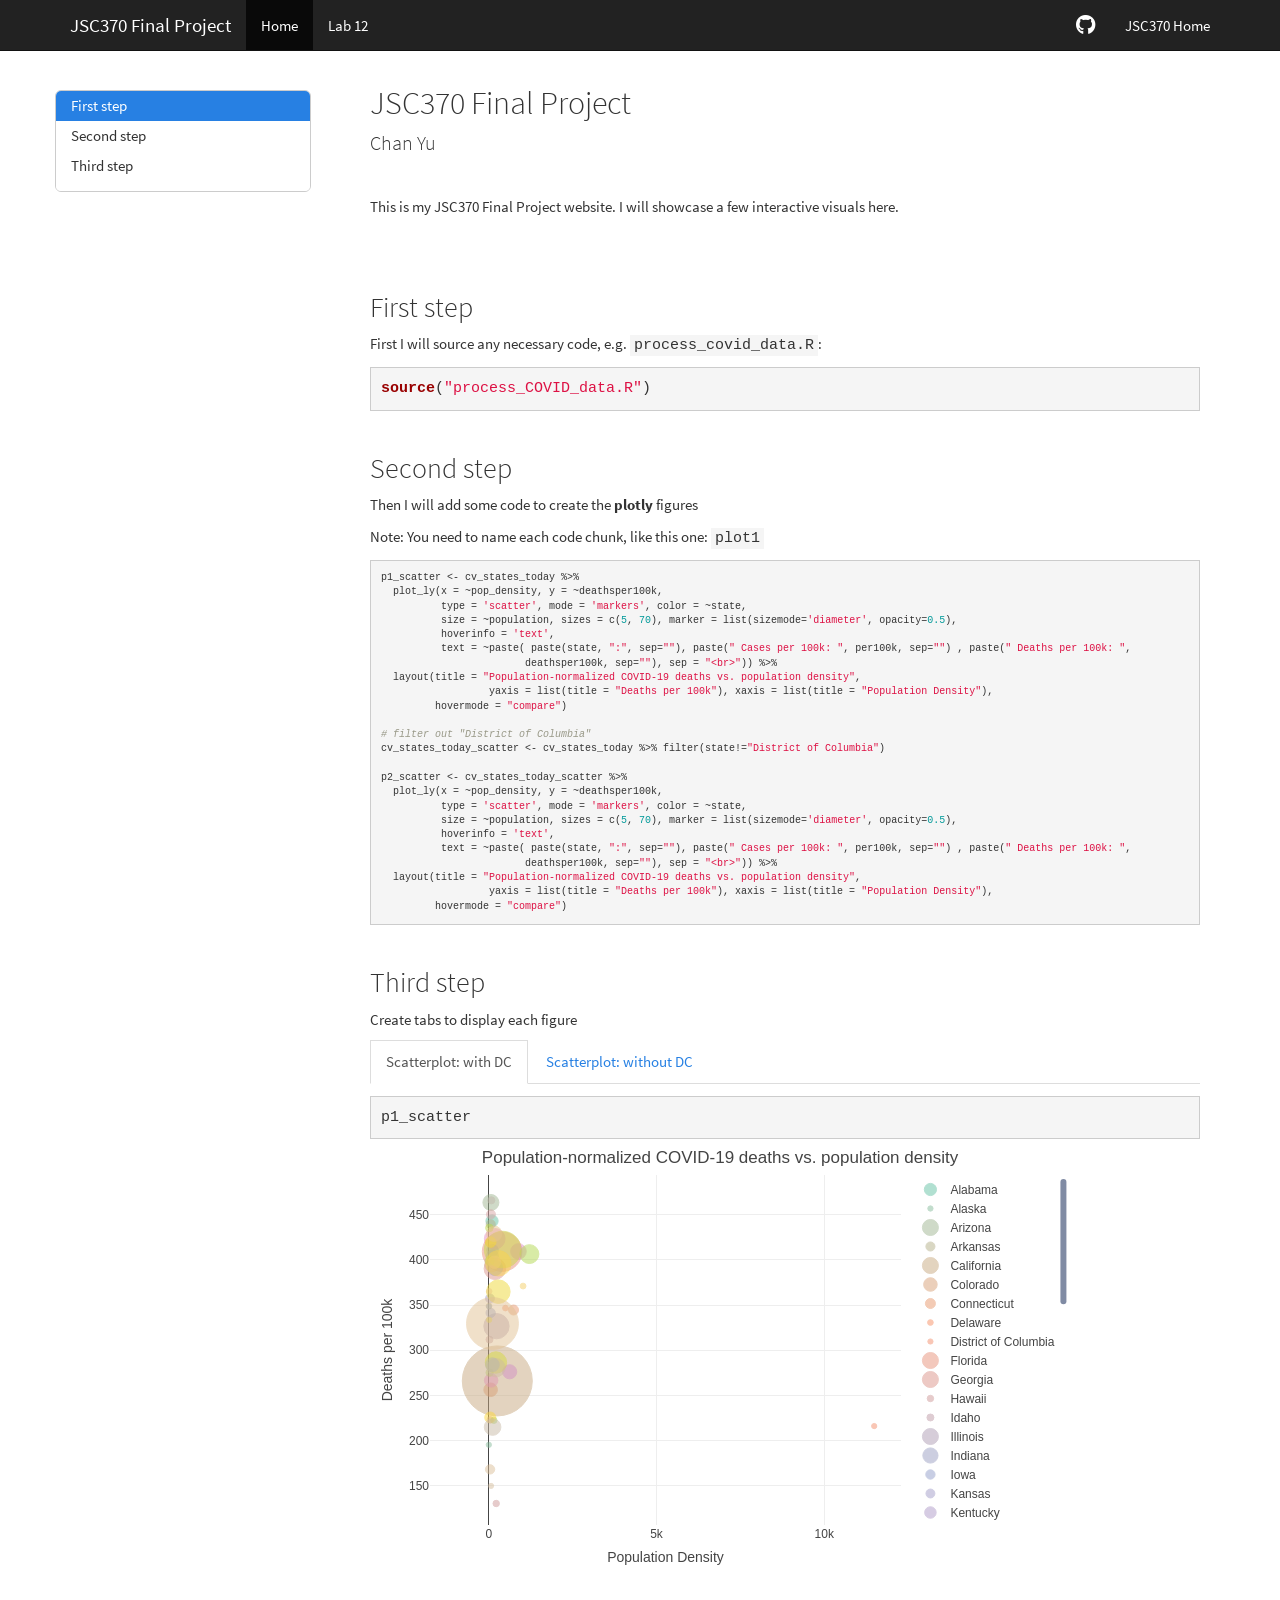
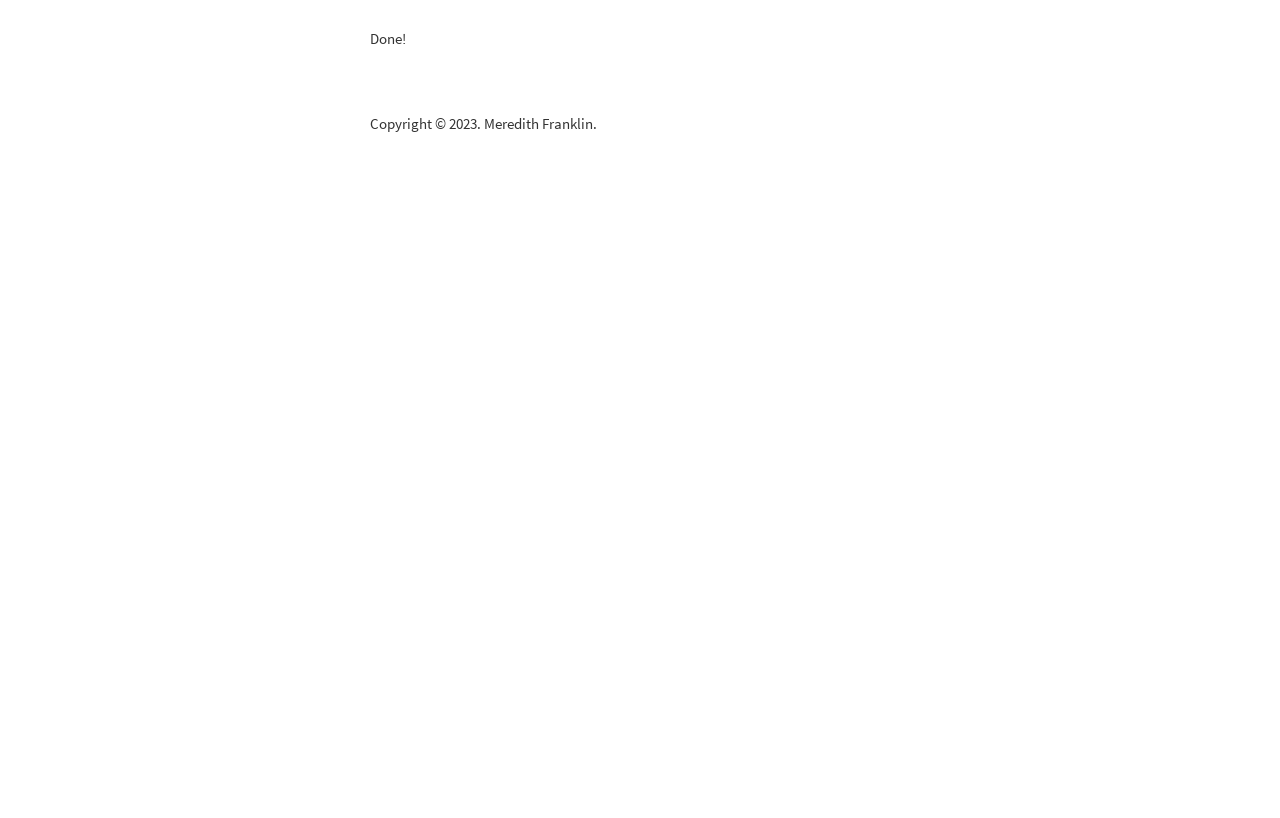
==== Lab12/index.html @ 37bbd99c "Lab12 init" ====
<!DOCTYPE html>

<html>

<head>

<meta charset="utf-8" />
<meta name="generator" content="pandoc" />
<meta http-equiv="X-UA-Compatible" content="IE=EDGE" />


<meta name="author" content="Chan Yu" />


<title>JSC370 Final Project</title>

<script src="site_libs/header-attrs-2.18/header-attrs.js"></script>
<script src="site_libs/jquery-3.6.0/jquery-3.6.0.min.js"></script>
<meta name="viewport" content="width=device-width, initial-scale=1" />
<link href="site_libs/bootstrap-3.3.5/css/cosmo.min.css" rel="stylesheet" />
<script src="site_libs/bootstrap-3.3.5/js/bootstrap.min.js"></script>
<script src="site_libs/bootstrap-3.3.5/shim/html5shiv.min.js"></script>
<script src="site_libs/bootstrap-3.3.5/shim/respond.min.js"></script>
<style>h1 {font-size: 34px;}
       h1.title {font-size: 38px;}
       h2 {font-size: 30px;}
       h3 {font-size: 24px;}
       h4 {font-size: 18px;}
       h5 {font-size: 16px;}
       h6 {font-size: 12px;}
       code {color: inherit; background-color: rgba(0, 0, 0, 0.04);}
       pre:not([class]) { background-color: white }</style>
<script src="site_libs/jqueryui-1.11.4/jquery-ui.min.js"></script>
<link href="site_libs/tocify-1.9.1/jquery.tocify.css" rel="stylesheet" />
<script src="site_libs/tocify-1.9.1/jquery.tocify.js"></script>
<script src="site_libs/navigation-1.1/tabsets.js"></script>
<link href="site_libs/highlightjs-9.12.0/default.css" rel="stylesheet" />
<script src="site_libs/highlightjs-9.12.0/highlight.js"></script>
<script src="site_libs/htmlwidgets-1.6.1/htmlwidgets.js"></script>
<script src="site_libs/plotly-binding-4.10.1/plotly.js"></script>
<script src="site_libs/typedarray-0.1/typedarray.min.js"></script>
<link href="site_libs/crosstalk-1.2.0/css/crosstalk.min.css" rel="stylesheet" />
<script src="site_libs/crosstalk-1.2.0/js/crosstalk.min.js"></script>
<link href="site_libs/plotly-htmlwidgets-css-2.11.1/plotly-htmlwidgets.css" rel="stylesheet" />
<script src="site_libs/plotly-main-2.11.1/plotly-latest.min.js"></script>
<link href="site_libs/font-awesome-5.1.0/css/all.css" rel="stylesheet" />
<link href="site_libs/font-awesome-5.1.0/css/v4-shims.css" rel="stylesheet" />

<style type="text/css">
  code{white-space: pre-wrap;}
  span.smallcaps{font-variant: small-caps;}
  span.underline{text-decoration: underline;}
  div.column{display: inline-block; vertical-align: top; width: 50%;}
  div.hanging-indent{margin-left: 1.5em; text-indent: -1.5em;}
  ul.task-list{list-style: none;}
    </style>

<style type="text/css">code{white-space: pre;}</style>
<script type="text/javascript">
if (window.hljs) {
  hljs.configure({languages: []});
  hljs.initHighlightingOnLoad();
  if (document.readyState && document.readyState === "complete") {
    window.setTimeout(function() { hljs.initHighlighting(); }, 0);
  }
}
</script>






<link rel="stylesheet" href="styles.css" type="text/css" />



<style type = "text/css">
.main-container {
  max-width: 940px;
  margin-left: auto;
  margin-right: auto;
}
img {
  max-width:100%;
}
.tabbed-pane {
  padding-top: 12px;
}
.html-widget {
  margin-bottom: 20px;
}
button.code-folding-btn:focus {
  outline: none;
}
summary {
  display: list-item;
}
details > summary > p:only-child {
  display: inline;
}
pre code {
  padding: 0;
}
</style>


<style type="text/css">
.dropdown-submenu {
  position: relative;
}
.dropdown-submenu>.dropdown-menu {
  top: 0;
  left: 100%;
  margin-top: -6px;
  margin-left: -1px;
  border-radius: 0 6px 6px 6px;
}
.dropdown-submenu:hover>.dropdown-menu {
  display: block;
}
.dropdown-submenu>a:after {
  display: block;
  content: " ";
  float: right;
  width: 0;
  height: 0;
  border-color: transparent;
  border-style: solid;
  border-width: 5px 0 5px 5px;
  border-left-color: #cccccc;
  margin-top: 5px;
  margin-right: -10px;
}
.dropdown-submenu:hover>a:after {
  border-left-color: #adb5bd;
}
.dropdown-submenu.pull-left {
  float: none;
}
.dropdown-submenu.pull-left>.dropdown-menu {
  left: -100%;
  margin-left: 10px;
  border-radius: 6px 0 6px 6px;
}
</style>

<script type="text/javascript">
// manage active state of menu based on current page
$(document).ready(function () {
  // active menu anchor
  href = window.location.pathname
  href = href.substr(href.lastIndexOf('/') + 1)
  if (href === "")
    href = "index.html";
  var menuAnchor = $('a[href="' + href + '"]');

  // mark the anchor link active (and if it's in a dropdown, also mark that active)
  var dropdown = menuAnchor.closest('li.dropdown');
  if (window.bootstrap) { // Bootstrap 4+
    menuAnchor.addClass('active');
    dropdown.find('> .dropdown-toggle').addClass('active');
  } else { // Bootstrap 3
    menuAnchor.parent().addClass('active');
    dropdown.addClass('active');
  }

  // Navbar adjustments
  var navHeight = $(".navbar").first().height() + 15;
  var style = document.createElement('style');
  var pt = "padding-top: " + navHeight + "px; ";
  var mt = "margin-top: -" + navHeight + "px; ";
  var css = "";
  // offset scroll position for anchor links (for fixed navbar)
  for (var i = 1; i <= 6; i++) {
    css += ".section h" + i + "{ " + pt + mt + "}\n";
  }
  style.innerHTML = "body {" + pt + "padding-bottom: 40px; }\n" + css;
  document.head.appendChild(style);
});
</script>

<!-- tabsets -->

<style type="text/css">
.tabset-dropdown > .nav-tabs {
  display: inline-table;
  max-height: 500px;
  min-height: 44px;
  overflow-y: auto;
  border: 1px solid #ddd;
  border-radius: 4px;
}

.tabset-dropdown > .nav-tabs > li.active:before, .tabset-dropdown > .nav-tabs.nav-tabs-open:before {
  content: "\e259";
  font-family: 'Glyphicons Halflings';
  display: inline-block;
  padding: 10px;
  border-right: 1px solid #ddd;
}

.tabset-dropdown > .nav-tabs.nav-tabs-open > li.active:before {
  content: "\e258";
  font-family: 'Glyphicons Halflings';
  border: none;
}

.tabset-dropdown > .nav-tabs > li.active {
  display: block;
}

.tabset-dropdown > .nav-tabs > li > a,
.tabset-dropdown > .nav-tabs > li > a:focus,
.tabset-dropdown > .nav-tabs > li > a:hover {
  border: none;
  display: inline-block;
  border-radius: 4px;
  background-color: transparent;
}

.tabset-dropdown > .nav-tabs.nav-tabs-open > li {
  display: block;
  float: none;
}

.tabset-dropdown > .nav-tabs > li {
  display: none;
}
</style>

<!-- code folding -->



<style type="text/css">

#TOC {
  margin: 25px 0px 20px 0px;
}
@media (max-width: 768px) {
#TOC {
  position: relative;
  width: 100%;
}
}

@media print {
.toc-content {
  /* see https://github.com/w3c/csswg-drafts/issues/4434 */
  float: right;
}
}

.toc-content {
  padding-left: 30px;
  padding-right: 40px;
}

div.main-container {
  max-width: 1200px;
}

div.tocify {
  width: 20%;
  max-width: 260px;
  max-height: 85%;
}

@media (min-width: 768px) and (max-width: 991px) {
  div.tocify {
    width: 25%;
  }
}

@media (max-width: 767px) {
  div.tocify {
    width: 100%;
    max-width: none;
  }
}

.tocify ul, .tocify li {
  line-height: 20px;
}

.tocify-subheader .tocify-item {
  font-size: 0.90em;
}

.tocify .list-group-item {
  border-radius: 0px;
}


</style>



</head>

<body>


<div class="container-fluid main-container">


<!-- setup 3col/9col grid for toc_float and main content  -->
<div class="row">
<div class="col-xs-12 col-sm-4 col-md-3">
<div id="TOC" class="tocify">
</div>
</div>

<div class="toc-content col-xs-12 col-sm-8 col-md-9">




<div class="navbar navbar-default  navbar-fixed-top" role="navigation">
  <div class="container">
    <div class="navbar-header">
      <button type="button" class="navbar-toggle collapsed" data-toggle="collapse" data-bs-toggle="collapse" data-target="#navbar" data-bs-target="#navbar">
        <span class="icon-bar"></span>
        <span class="icon-bar"></span>
        <span class="icon-bar"></span>
      </button>
      <a class="navbar-brand" href="index.html">JSC370 Final Project</a>
    </div>
    <div id="navbar" class="navbar-collapse collapse">
      <ul class="nav navbar-nav">
        <li>
  <a href="index.html">Home</a>
</li>
<li>
  <a href="12-lab.html">Lab 12</a>
</li>
      </ul>
      <ul class="nav navbar-nav navbar-right">
        <li>
  <a href="https://github.com/JSC370/jsc370-2023/">
    <span class="fa fa-github fa-lg"></span>
     
  </a>
</li>
<li>
  <a href="https://jsc370.github.io/jsc370-2023/">JSC370 Home</a>
</li>
      </ul>
    </div><!--/.nav-collapse -->
  </div><!--/.container -->
</div><!--/.navbar -->

<div id="header">



<h1 class="title toc-ignore">JSC370 Final Project</h1>
<h4 class="author">Chan Yu</h4>

</div>


<p><br></p>
<p>This is my JSC370 Final Project website. I will showcase a few
interactive visuals here.</p>
<p><br></p>
<style type="text/css">
.code-r { /* Code block */
  font-size: 15px;
}

.code-r-small { /* Code block */
  font-size: 10px;
}
</style>
<p><br></p>
<div id="first-step" class="section level2">
<h2>First step</h2>
<p>First I will source any necessary code,
e.g. <code>process_covid_data.R</code>:</p>
<pre class="r code-r"><code>source(&quot;process_COVID_data.R&quot;)</code></pre>
<p><br></p>
</div>
<div id="second-step" class="section level2">
<h2>Second step</h2>
<p>Then I will add some code to create the <strong>plotly</strong>
figures</p>
<p>Note: You need to name each code chunk, like this one:
<code>plot1</code></p>
<pre class="r code-r-small"><code>p1_scatter &lt;- cv_states_today %&gt;% 
  plot_ly(x = ~pop_density, y = ~deathsper100k,
          type = &#39;scatter&#39;, mode = &#39;markers&#39;, color = ~state,
          size = ~population, sizes = c(5, 70), marker = list(sizemode=&#39;diameter&#39;, opacity=0.5),
          hoverinfo = &#39;text&#39;,
          text = ~paste( paste(state, &quot;:&quot;, sep=&quot;&quot;), paste(&quot; Cases per 100k: &quot;, per100k, sep=&quot;&quot;) , paste(&quot; Deaths per 100k: &quot;,
                        deathsper100k, sep=&quot;&quot;), sep = &quot;&lt;br&gt;&quot;)) %&gt;%
  layout(title = &quot;Population-normalized COVID-19 deaths vs. population density&quot;,
                  yaxis = list(title = &quot;Deaths per 100k&quot;), xaxis = list(title = &quot;Population Density&quot;),
         hovermode = &quot;compare&quot;)

# filter out &quot;District of Columbia&quot;
cv_states_today_scatter &lt;- cv_states_today %&gt;% filter(state!=&quot;District of Columbia&quot;)

p2_scatter &lt;- cv_states_today_scatter %&gt;% 
  plot_ly(x = ~pop_density, y = ~deathsper100k,
          type = &#39;scatter&#39;, mode = &#39;markers&#39;, color = ~state,
          size = ~population, sizes = c(5, 70), marker = list(sizemode=&#39;diameter&#39;, opacity=0.5),
          hoverinfo = &#39;text&#39;,
          text = ~paste( paste(state, &quot;:&quot;, sep=&quot;&quot;), paste(&quot; Cases per 100k: &quot;, per100k, sep=&quot;&quot;) , paste(&quot; Deaths per 100k: &quot;,
                        deathsper100k, sep=&quot;&quot;), sep = &quot;&lt;br&gt;&quot;)) %&gt;%
  layout(title = &quot;Population-normalized COVID-19 deaths vs. population density&quot;,
                  yaxis = list(title = &quot;Deaths per 100k&quot;), xaxis = list(title = &quot;Population Density&quot;),
         hovermode = &quot;compare&quot;)</code></pre>
<p><br></p>
</div>
<div id="third-step" class="section level2 tabset">
<h2 class="tabset">Third step</h2>
<p>Create tabs to display each figure</p>
<div id="scatterplot-with-dc" class="section level3">
<h3>Scatterplot: with DC</h3>
<pre class="r code-r"><code>p1_scatter</code></pre>
<div class="plotly html-widget html-fill-item-overflow-hidden html-fill-item" id="htmlwidget-e399470cc23790f9f380" style="width:700px;height:415.296px;"></div>
<script type="application/json" data-for="htmlwidget-e399470cc23790f9f380">{"x":{"visdat":{"a8742aa6fb60":["function () ","plotlyVisDat"]},"cur_data":"a8742aa6fb60","attrs":{"a8742aa6fb60":{"x":{},"y":{},"mode":"markers","marker":{"sizemode":"diameter","opacity":0.5},"hoverinfo":"text","text":{},"color":{},"size":{},"alpha_stroke":1,"sizes":[5,70],"spans":[1,20],"type":"scatter"}},"layout":{"margin":{"b":40,"l":60,"t":25,"r":10},"title":"Population-normalized COVID-19 deaths vs. population density","yaxis":{"domain":[0,1],"automargin":true,"title":"Deaths per 100k"},"xaxis":{"domain":[0,1],"automargin":true,"title":"Population Density"},"hovermode":"compare","showlegend":true},"source":"A","config":{"modeBarButtonsToAdd":["hoverclosest","hovercompare"],"showSendToCloud":false},"data":[{"x":[96.50938865],"y":[443.1],"mode":"markers","marker":{"color":"rgba(102,194,165,1)","size":[12.1873700271949],"sizemode":"diameter","opacity":0.5,"line":{"color":"rgba(102,194,165,1)"}},"hoverinfo":"text","text":"Alabama:<br> Cases per 100k: 33724<br> Deaths per 100k: 443.1","type":"scatter","name":"Alabama","textfont":{"color":"rgba(102,194,165,1)","size":12.1873700271949},"error_y":{"color":"rgba(102,194,165,1)","width":12.1873700271949},"error_x":{"color":"rgba(102,194,165,1)","width":12.1873700271949},"line":{"color":"rgba(102,194,165,1)","width":12.1873700271949},"xaxis":"x","yaxis":"y","frame":null},{"x":[1.2915230609],"y":[195.4],"mode":"markers","marker":{"color":"rgba(135,188,156,1)","size":[5.26630962766194],"sizemode":"diameter","opacity":0.5,"line":{"color":"rgba(135,188,156,1)"}},"hoverinfo":"text","text":"Alaska:<br> Cases per 100k: 41888<br> Deaths per 100k: 195.4","type":"scatter","name":"Alaska","textfont":{"color":"rgba(135,188,156,1)","size":5.26630962766194},"error_y":{"color":"rgba(135,188,156,1)","width":5.26630962766194},"error_x":{"color":"rgba(135,188,156,1)","width":5.26630962766194},"line":{"color":"rgba(135,188,156,1)","width":5.26630962766194},"xaxis":"x","yaxis":"y","frame":null},{"x":[63.135855048],"y":[463.6],"mode":"markers","marker":{"color":"rgba(160,182,146,1)","size":[15.9956822476171],"sizemode":"diameter","opacity":0.5,"line":{"color":"rgba(160,182,146,1)"}},"hoverinfo":"text","text":"Arizona:<br> Cases per 100k: 34178.7<br> Deaths per 100k: 463.6","type":"scatter","name":"Arizona","textfont":{"color":"rgba(160,182,146,1)","size":15.9956822476171},"error_y":{"color":"rgba(160,182,146,1)","width":15.9956822476171},"error_x":{"color":"rgba(160,182,146,1)","width":15.9956822476171},"line":{"color":"rgba(160,182,146,1)","width":15.9956822476171},"xaxis":"x","yaxis":"y","frame":null},{"x":[57.919684465],"y":[439.5],"mode":"markers","marker":{"color":"rgba(181,176,137,1)","size":[9.06230197827011],"sizemode":"diameter","opacity":0.5,"line":{"color":"rgba(181,176,137,1)"}},"hoverinfo":"text","text":"Arkansas:<br> Cases per 100k: 33469.2<br> Deaths per 100k: 439.5","type":"scatter","name":"Arkansas","textfont":{"color":"rgba(181,176,137,1)","size":9.06230197827011},"error_y":{"color":"rgba(181,176,137,1)","width":9.06230197827011},"error_x":{"color":"rgba(181,176,137,1)","width":9.06230197827011},"line":{"color":"rgba(181,176,137,1)","width":9.06230197827011},"xaxis":"x","yaxis":"y","frame":null},{"x":[253.9065023],"y":[266.1],"mode":"markers","marker":{"color":"rgba(200,169,128,1)","size":[70],"sizemode":"diameter","opacity":0.5,"line":{"color":"rgba(200,169,128,1)"}},"hoverinfo":"text","text":"California:<br> Cases per 100k: 30767.6<br> Deaths per 100k: 266.1","type":"scatter","name":"California","textfont":{"color":"rgba(200,169,128,1)","size":70},"error_y":{"color":"rgba(200,169,128,1)","width":70},"error_x":{"color":"rgba(200,169,128,1)","width":70},"line":{"color":"rgba(200,169,128,1)","width":70},"xaxis":"x","yaxis":"y","frame":null},{"x":[54.955977559],"y":[256.3],"mode":"markers","marker":{"color":"rgba(217,161,119,1)","size":[13.5342396278559],"sizemode":"diameter","opacity":0.5,"line":{"color":"rgba(217,161,119,1)"}},"hoverinfo":"text","text":"Colorado:<br> Cases per 100k: 31270.9<br> Deaths per 100k: 256.3","type":"scatter","name":"Colorado","textfont":{"color":"rgba(217,161,119,1)","size":13.5342396278559},"error_y":{"color":"rgba(217,161,119,1)","width":13.5342396278559},"error_x":{"color":"rgba(217,161,119,1)","width":13.5342396278559},"line":{"color":"rgba(217,161,119,1)","width":13.5342396278559},"xaxis":"x","yaxis":"y","frame":null},{"x":[737.74459965],"y":[344.6],"mode":"markers","marker":{"color":"rgba(233,153,110,1)","size":[9.99419640800191],"sizemode":"diameter","opacity":0.5,"line":{"color":"rgba(233,153,110,1)"}},"hoverinfo":"text","text":"Connecticut:<br> Cases per 100k: 27388<br> Deaths per 100k: 344.6","type":"scatter","name":"Connecticut","textfont":{"color":"rgba(233,153,110,1)","size":9.99419640800191},"error_y":{"color":"rgba(233,153,110,1)","width":9.99419640800191},"error_x":{"color":"rgba(233,153,110,1)","width":9.99419640800191},"line":{"color":"rgba(233,153,110,1)","width":9.99419640800191},"xaxis":"x","yaxis":"y","frame":null},{"x":[496.4324605],"y":[346.7],"mode":"markers","marker":{"color":"rgba(248,144,101,1)","size":[5.64940121563985],"sizemode":"diameter","opacity":0.5,"line":{"color":"rgba(248,144,101,1)"}},"hoverinfo":"text","text":"Delaware:<br> Cases per 100k: 34553.4<br> Deaths per 100k: 346.7","type":"scatter","name":"Delaware","textfont":{"color":"rgba(248,144,101,1)","size":5.64940121563985},"error_y":{"color":"rgba(248,144,101,1)","width":5.64940121563985},"error_x":{"color":"rgba(248,144,101,1)","width":5.64940121563985},"line":{"color":"rgba(248,144,101,1)","width":5.64940121563985},"xaxis":"x","yaxis":"y","frame":null},{"x":[11490.11954],"y":[216.1],"mode":"markers","marker":{"color":"rgba(244,143,109,1)","size":[5.20797367670047],"sizemode":"diameter","opacity":0.5,"line":{"color":"rgba(244,143,109,1)"}},"hoverinfo":"text","text":"District of Columbia:<br> Cases per 100k: 25373.6<br> Deaths per 100k: 216.1","type":"scatter","name":"District of Columbia","textfont":{"color":"rgba(244,143,109,1)","size":5.20797367670047},"error_y":{"color":"rgba(244,143,109,1)","width":5.20797367670047},"error_x":{"color":"rgba(244,143,109,1)","width":5.20797367670047},"line":{"color":"rgba(244,143,109,1)","width":5.20797367670047},"xaxis":"x","yaxis":"y","frame":null},{"x":[397.01575445],"y":[409.2],"mode":"markers","marker":{"color":"rgba(232,146,123,1)","size":[39.5543132782142],"sizemode":"diameter","opacity":0.5,"line":{"color":"rgba(232,146,123,1)"}},"hoverinfo":"text","text":"Florida:<br> Cases per 100k: 35603.9<br> Deaths per 100k: 409.2","type":"scatter","name":"Florida","textfont":{"color":"rgba(232,146,123,1)","size":39.5543132782142},"error_y":{"color":"rgba(232,146,123,1)","width":39.5543132782142},"error_x":{"color":"rgba(232,146,123,1)","width":39.5543132782142},"line":{"color":"rgba(232,146,123,1)","width":39.5543132782142},"xaxis":"x","yaxis":"y","frame":null},{"x":[182.26478911],"y":[390.3],"mode":"markers","marker":{"color":"rgba(220,149,138,1)","size":[21.5783592156126],"sizemode":"diameter","opacity":0.5,"line":{"color":"rgba(220,149,138,1)"}},"hoverinfo":"text","text":"Georgia:<br> Cases per 100k: 28379.3<br> Deaths per 100k: 390.3","type":"scatter","name":"Georgia","textfont":{"color":"rgba(220,149,138,1)","size":21.5783592156126},"error_y":{"color":"rgba(220,149,138,1)","width":21.5783592156126},"error_x":{"color":"rgba(220,149,138,1)","width":21.5783592156126},"line":{"color":"rgba(220,149,138,1)","width":21.5783592156126},"xaxis":"x","yaxis":"y","frame":null},{"x":[221.17691552],"y":[130.4],"mode":"markers","marker":{"color":"rgba(206,152,152,1)","size":[6.40533562063236],"sizemode":"diameter","opacity":0.5,"line":{"color":"rgba(206,152,152,1)"}},"hoverinfo":"text","text":"Hawaii:<br> Cases per 100k: 26217.2<br> Deaths per 100k: 130.4","type":"scatter","name":"Hawaii","textfont":{"color":"rgba(206,152,152,1)","size":6.40533562063236},"error_y":{"color":"rgba(206,152,152,1)","width":6.40533562063236},"error_x":{"color":"rgba(206,152,152,1)","width":6.40533562063236},"line":{"color":"rgba(206,152,152,1)","width":6.40533562063236},"xaxis":"x","yaxis":"y","frame":null},{"x":[21.225798536],"y":[311.8],"mode":"markers","marker":{"color":"rgba(191,154,166,1)","size":[6.96182587438443],"sizemode":"diameter","opacity":0.5,"line":{"color":"rgba(191,154,166,1)"}},"hoverinfo":"text","text":"Idaho:<br> Cases per 100k: 29809.5<br> Deaths per 100k: 311.8","type":"scatter","name":"Idaho","textfont":{"color":"rgba(191,154,166,1)","size":6.96182587438443},"error_y":{"color":"rgba(191,154,166,1)","width":6.96182587438443},"error_x":{"color":"rgba(191,154,166,1)","width":6.96182587438443},"line":{"color":"rgba(191,154,166,1)","width":6.96182587438443},"xaxis":"x","yaxis":"y","frame":null},{"x":[229.51115613],"y":[326.7],"mode":"markers","marker":{"color":"rgba(174,157,181,1)","size":[25.2829997649009],"sizemode":"diameter","opacity":0.5,"line":{"color":"rgba(174,157,181,1)"}},"hoverinfo":"text","text":"Illinois:<br> Cases per 100k: 32241.6<br> Deaths per 100k: 326.7","type":"scatter","name":"Illinois","textfont":{"color":"rgba(174,157,181,1)","size":25.2829997649009},"error_y":{"color":"rgba(174,157,181,1)","width":25.2829997649009},"error_x":{"color":"rgba(174,157,181,1)","width":25.2829997649009},"line":{"color":"rgba(174,157,181,1)","width":25.2829997649009},"xaxis":"x","yaxis":"y","frame":null},{"x":[186.78751987],"y":[391.2],"mode":"markers","marker":{"color":"rgba(154,159,195,1)","size":[15.1956444429439],"sizemode":"diameter","opacity":0.5,"line":{"color":"rgba(154,159,195,1)"}},"hoverinfo":"text","text":"Indiana:<br> Cases per 100k: 30762.1<br> Deaths per 100k: 391.2","type":"scatter","name":"Indiana","textfont":{"color":"rgba(154,159,195,1)","size":15.1956444429439},"error_y":{"color":"rgba(154,159,195,1)","width":15.1956444429439},"error_x":{"color":"rgba(154,159,195,1)","width":15.1956444429439},"line":{"color":"rgba(154,159,195,1)","width":15.1956444429439},"xaxis":"x","yaxis":"y","frame":null},{"x":[56.507023549],"y":[341.4],"mode":"markers","marker":{"color":"rgba(147,159,203,1)","size":[9.29962789488208],"sizemode":"diameter","opacity":0.5,"line":{"color":"rgba(147,159,203,1)"}},"hoverinfo":"text","text":"Iowa:<br> Cases per 100k: 28750.9<br> Deaths per 100k: 341.4","type":"scatter","name":"Iowa","textfont":{"color":"rgba(147,159,203,1)","size":9.29962789488208},"error_y":{"color":"rgba(147,159,203,1)","width":9.29962789488208},"error_x":{"color":"rgba(147,159,203,1)","width":9.29962789488208},"line":{"color":"rgba(147,159,203,1)","width":9.29962789488208},"xaxis":"x","yaxis":"y","frame":null},{"x":[35.610732968],"y":[357.3],"mode":"markers","marker":{"color":"rgba(162,157,201,1)","size":[8.8916781180415],"sizemode":"diameter","opacity":0.5,"line":{"color":"rgba(162,157,201,1)"}},"hoverinfo":"text","text":"Kansas:<br> Cases per 100k: 32318.1<br> Deaths per 100k: 357.3","type":"scatter","name":"Kansas","textfont":{"color":"rgba(162,157,201,1)","size":8.8916781180415},"error_y":{"color":"rgba(162,157,201,1)","width":8.8916781180415},"error_x":{"color":"rgba(162,157,201,1)","width":8.8916781180415},"line":{"color":"rgba(162,157,201,1)","width":8.8916781180415},"xaxis":"x","yaxis":"y","frame":null},{"x":[113.15179107],"y":[410.7],"mode":"markers","marker":{"color":"rgba(175,154,200,1)","size":[11.4878839049682],"sizemode":"diameter","opacity":0.5,"line":{"color":"rgba(175,154,200,1)"}},"hoverinfo":"text","text":"Kentucky:<br> Cases per 100k: 38918.1<br> Deaths per 100k: 410.7","type":"scatter","name":"Kentucky","textfont":{"color":"rgba(175,154,200,1)","size":11.4878839049682},"error_y":{"color":"rgba(175,154,200,1)","width":11.4878839049682},"error_x":{"color":"rgba(175,154,200,1)","width":11.4878839049682},"line":{"color":"rgba(175,154,200,1)","width":11.4878839049682},"xaxis":"x","yaxis":"y","frame":null},{"x":[107.86011234],"y":[404.6],"mode":"markers","marker":{"color":"rgba(187,151,199,1)","size":[11.8073467338107],"sizemode":"diameter","opacity":0.5,"line":{"color":"rgba(187,151,199,1)"}},"hoverinfo":"text","text":"Louisiana:<br> Cases per 100k: 33939.8<br> Deaths per 100k: 404.6","type":"scatter","name":"Louisiana","textfont":{"color":"rgba(187,151,199,1)","size":11.8073467338107},"error_y":{"color":"rgba(187,151,199,1)","width":11.8073467338107},"error_x":{"color":"rgba(187,151,199,1)","width":11.8073467338107},"line":{"color":"rgba(187,151,199,1)","width":11.8073467338107},"xaxis":"x","yaxis":"y","frame":null},{"x":[43.391688419],"y":[223.1],"mode":"markers","marker":{"color":"rgba(199,148,198,1)","size":[6.26845132807386],"sizemode":"diameter","opacity":0.5,"line":{"color":"rgba(199,148,198,1)"}},"hoverinfo":"text","text":"Maine:<br> Cases per 100k: 23909.4<br> Deaths per 100k: 223.1","type":"scatter","name":"Maine","textfont":{"color":"rgba(199,148,198,1)","size":6.26845132807386},"error_y":{"color":"rgba(199,148,198,1)","width":6.26845132807386},"error_x":{"color":"rgba(199,148,198,1)","width":6.26845132807386},"line":{"color":"rgba(199,148,198,1)","width":6.26845132807386},"xaxis":"x","yaxis":"y","frame":null},{"x":[622.26172745],"y":[276.2],"mode":"markers","marker":{"color":"rgba(211,145,197,1)","size":[14.1131367698985],"sizemode":"diameter","opacity":0.5,"line":{"color":"rgba(211,145,197,1)"}},"hoverinfo":"text","text":"Maryland:<br> Cases per 100k: 22671.2<br> Deaths per 100k: 276.2","type":"scatter","name":"Maryland","textfont":{"color":"rgba(211,145,197,1)","size":14.1131367698985},"error_y":{"color":"rgba(211,145,197,1)","width":14.1131367698985},"error_x":{"color":"rgba(211,145,197,1)","width":14.1131367698985},"line":{"color":"rgba(211,145,197,1)","width":14.1131367698985},"xaxis":"x","yaxis":"y","frame":null},{"x":[884.74992172],"y":[409.4],"mode":"markers","marker":{"color":"rgba(222,141,196,1)","size":[15.5462821453885],"sizemode":"diameter","opacity":0.5,"line":{"color":"rgba(222,141,196,1)"}},"hoverinfo":"text","text":"Massachusetts:<br> Cases per 100k: 32423.3<br> Deaths per 100k: 409.4","type":"scatter","name":"Massachusetts","textfont":{"color":"rgba(222,141,196,1)","size":15.5462821453885},"error_y":{"color":"rgba(222,141,196,1)","width":15.5462821453885},"error_x":{"color":"rgba(222,141,196,1)","width":15.5462821453885},"line":{"color":"rgba(222,141,196,1)","width":15.5462821453885},"xaxis":"x","yaxis":"y","frame":null},{"x":[176.59707779],"y":[423.4],"mode":"markers","marker":{"color":"rgba(230,140,193,1)","size":[20.7052959996109],"sizemode":"diameter","opacity":0.5,"line":{"color":"rgba(230,140,193,1)"}},"hoverinfo":"text","text":"Michigan:<br> Cases per 100k: 30694.5<br> Deaths per 100k: 423.4","type":"scatter","name":"Michigan","textfont":{"color":"rgba(230,140,193,1)","size":20.7052959996109},"error_y":{"color":"rgba(230,140,193,1)","width":20.7052959996109},"error_x":{"color":"rgba(230,140,193,1)","width":20.7052959996109},"line":{"color":"rgba(230,140,193,1)","width":20.7052959996109},"xaxis":"x","yaxis":"y","frame":null},{"x":[70.469674696],"y":[266.7],"mode":"markers","marker":{"color":"rgba(224,152,179,1)","size":[13.3935233021582],"sizemode":"diameter","opacity":0.5,"line":{"color":"rgba(224,152,179,1)"}},"hoverinfo":"text","text":"Minnesota:<br> Cases per 100k: 31798.4<br> Deaths per 100k: 266.7","type":"scatter","name":"Minnesota","textfont":{"color":"rgba(224,152,179,1)","size":13.3935233021582},"error_y":{"color":"rgba(224,152,179,1)","width":13.3935233021582},"error_x":{"color":"rgba(224,152,179,1)","width":13.3935233021582},"line":{"color":"rgba(224,152,179,1)","width":13.3935233021582},"xaxis":"x","yaxis":"y","frame":null},{"x":[63.645625459],"y":[450.5],"mode":"markers","marker":{"color":"rgba(217,164,165,1)","size":[9.01678616254552],"sizemode":"diameter","opacity":0.5,"line":{"color":"rgba(217,164,165,1)"}},"hoverinfo":"text","text":"Mississippi:<br> Cases per 100k: 33250.5<br> Deaths per 100k: 450.5","type":"scatter","name":"Mississippi","textfont":{"color":"rgba(217,164,165,1)","size":9.01678616254552},"error_y":{"color":"rgba(217,164,165,1)","width":9.01678616254552},"error_x":{"color":"rgba(217,164,165,1)","width":9.01678616254552},"line":{"color":"rgba(217,164,165,1)","width":9.01678616254552},"xaxis":"x","yaxis":"y","frame":null},{"x":[89.117470789],"y":[394.7],"mode":"markers","marker":{"color":"rgba(209,175,151,1)","size":[14.2527675196286],"sizemode":"diameter","opacity":0.5,"line":{"color":"rgba(209,175,151,1)"}},"hoverinfo":"text","text":"Missouri:<br> Cases per 100k: 29514.3<br> Deaths per 100k: 394.7","type":"scatter","name":"Missouri","textfont":{"color":"rgba(209,175,151,1)","size":14.2527675196286},"error_y":{"color":"rgba(209,175,151,1)","width":14.2527675196286},"error_x":{"color":"rgba(209,175,151,1)","width":14.2527675196286},"line":{"color":"rgba(209,175,151,1)","width":14.2527675196286},"xaxis":"x","yaxis":"y","frame":null},{"x":[7.298751095],"y":[348.9],"mode":"markers","marker":{"color":"rgba(201,186,137,1)","size":[5.80804205143919],"sizemode":"diameter","opacity":0.5,"line":{"color":"rgba(201,186,137,1)"}},"hoverinfo":"text","text":"Montana:<br> Cases per 100k: 31152.1<br> Deaths per 100k: 348.9","type":"scatter","name":"Montana","textfont":{"color":"rgba(201,186,137,1)","size":5.80804205143919},"error_y":{"color":"rgba(201,186,137,1)","width":5.80804205143919},"error_x":{"color":"rgba(201,186,137,1)","width":5.80804205143919},"line":{"color":"rgba(201,186,137,1)","width":5.80804205143919},"xaxis":"x","yaxis":"y","frame":null},{"x":[25.114922059],"y":[275.2],"mode":"markers","marker":{"color":"rgba(191,196,121,1)","size":[7.25374742414617],"sizemode":"diameter","opacity":0.5,"line":{"color":"rgba(191,196,121,1)"}},"hoverinfo":"text","text":"Nebraska:<br> Cases per 100k: 29875.6<br> Deaths per 100k: 275.2","type":"scatter","name":"Nebraska","textfont":{"color":"rgba(191,196,121,1)","size":7.25374742414617},"error_y":{"color":"rgba(191,196,121,1)","width":7.25374742414617},"error_x":{"color":"rgba(191,196,121,1)","width":7.25374742414617},"line":{"color":"rgba(191,196,121,1)","width":7.25374742414617},"xaxis":"x","yaxis":"y","frame":null},{"x":[27.6406025],"y":[399],"mode":"markers","marker":{"color":"rgba(180,205,105,1)","size":[9.09659850811102],"sizemode":"diameter","opacity":0.5,"line":{"color":"rgba(180,205,105,1)"}},"hoverinfo":"text","text":"Nevada:<br> Cases per 100k: 29431.5<br> Deaths per 100k: 399","type":"scatter","name":"Nevada","textfont":{"color":"rgba(180,205,105,1)","size":9.09659850811102},"error_y":{"color":"rgba(180,205,105,1)","width":9.09659850811102},"error_x":{"color":"rgba(180,205,105,1)","width":9.09659850811102},"line":{"color":"rgba(180,205,105,1)","width":9.09659850811102},"xaxis":"x","yaxis":"y","frame":null},{"x":[151.50059716],"y":[222.5],"mode":"markers","marker":{"color":"rgba(168,215,87,1)","size":[6.29855730122248],"sizemode":"diameter","opacity":0.5,"line":{"color":"rgba(168,215,87,1)"}},"hoverinfo":"text","text":"New Hampshire:<br> Cases per 100k: 27991.2<br> Deaths per 100k: 222.5","type":"scatter","name":"New Hampshire","textfont":{"color":"rgba(168,215,87,1)","size":6.29855730122248},"error_y":{"color":"rgba(168,215,87,1)","width":6.29855730122248},"error_x":{"color":"rgba(168,215,87,1)","width":6.29855730122248},"line":{"color":"rgba(168,215,87,1)","width":6.29855730122248},"xaxis":"x","yaxis":"y","frame":null},{"x":[1211.3172349],"y":[406.5],"mode":"markers","marker":{"color":"rgba(178,216,80,1)","size":[18.8920089345865],"sizemode":"diameter","opacity":0.5,"line":{"color":"rgba(178,216,80,1)"}},"hoverinfo":"text","text":"New Jersey:<br> Cases per 100k: 34421.9<br> Deaths per 100k: 406.5","type":"scatter","name":"New Jersey","textfont":{"color":"rgba(178,216,80,1)","size":18.8920089345865},"error_y":{"color":"rgba(178,216,80,1)","width":18.8920089345865},"error_x":{"color":"rgba(178,216,80,1)","width":18.8920089345865},"line":{"color":"rgba(178,216,80,1)","width":18.8920089345865},"xaxis":"x","yaxis":"y","frame":null},{"x":[17.273065483],"y":[435.5],"mode":"markers","marker":{"color":"rgba(191,217,76,1)","size":[7.5308277663626],"sizemode":"diameter","opacity":0.5,"line":{"color":"rgba(191,217,76,1)"}},"hoverinfo":"text","text":"New Mexico:<br> Cases per 100k: 32143.4<br> Deaths per 100k: 435.5","type":"scatter","name":"New Mexico","textfont":{"color":"rgba(191,217,76,1)","size":7.5308277663626},"error_y":{"color":"rgba(191,217,76,1)","width":7.5308277663626},"error_x":{"color":"rgba(191,217,76,1)","width":7.5308277663626},"line":{"color":"rgba(191,217,76,1)","width":7.5308277663626},"xaxis":"x","yaxis":"y","frame":null},{"x":[414.70249405],"y":[411.5],"mode":"markers","marker":{"color":"rgba(203,217,71,1)","size":[36.624232015612],"sizemode":"diameter","opacity":0.5,"line":{"color":"rgba(203,217,71,1)"}},"hoverinfo":"text","text":"New York:<br> Cases per 100k: 34823.4<br> Deaths per 100k: 411.5","type":"scatter","name":"New York","textfont":{"color":"rgba(203,217,71,1)","size":36.624232015612},"error_y":{"color":"rgba(203,217,71,1)","width":36.624232015612},"error_x":{"color":"rgba(203,217,71,1)","width":36.624232015612},"line":{"color":"rgba(203,217,71,1)","width":36.624232015612},"xaxis":"x","yaxis":"y","frame":null},{"x":[213.56949153],"y":[286.5],"mode":"markers","marker":{"color":"rgba(215,217,67,1)","size":[21.3518140188635],"sizemode":"diameter","opacity":0.5,"line":{"color":"rgba(215,217,67,1)"}},"hoverinfo":"text","text":"North Carolina:<br> Cases per 100k: 33533.5<br> Deaths per 100k: 286.5","type":"scatter","name":"North Carolina","textfont":{"color":"rgba(215,217,67,1)","size":21.3518140188635},"error_y":{"color":"rgba(215,217,67,1)","width":21.3518140188635},"error_x":{"color":"rgba(215,217,67,1)","width":21.3518140188635},"line":{"color":"rgba(215,217,67,1)","width":21.3518140188635},"xaxis":"x","yaxis":"y","frame":null},{"x":[11.015709613],"y":[333.7],"mode":"markers","marker":{"color":"rgba(227,217,62,1)","size":[5.3040613240235],"sizemode":"diameter","opacity":0.5,"line":{"color":"rgba(227,217,62,1)"}},"hoverinfo":"text","text":"North Dakota:<br> Cases per 100k: 37910.1<br> Deaths per 100k: 333.7","type":"scatter","name":"North Dakota","textfont":{"color":"rgba(227,217,62,1)","size":5.3040613240235},"error_y":{"color":"rgba(227,217,62,1)","width":5.3040613240235},"error_x":{"color":"rgba(227,217,62,1)","width":5.3040613240235},"line":{"color":"rgba(227,217,62,1)","width":5.3040613240235},"xaxis":"x","yaxis":"y","frame":null},{"x":[286.07988455],"y":[364.9],"mode":"markers","marker":{"color":"rgba(239,217,56,1)","size":[23.529339335629],"sizemode":"diameter","opacity":0.5,"line":{"color":"rgba(239,217,56,1)"}},"hoverinfo":"text","text":"Ohio:<br> Cases per 100k: 29216.6<br> Deaths per 100k: 364.9","type":"scatter","name":"Ohio","textfont":{"color":"rgba(239,217,56,1)","size":23.529339335629},"error_y":{"color":"rgba(239,217,56,1)","width":23.529339335629},"error_x":{"color":"rgba(239,217,56,1)","width":23.529339335629},"line":{"color":"rgba(239,217,56,1)","width":23.529339335629},"xaxis":"x","yaxis":"y","frame":null},{"x":[57.482602245],"y":[419.8],"mode":"markers","marker":{"color":"rgba(250,217,50,1)","size":[10.6118807958315],"sizemode":"diameter","opacity":0.5,"line":{"color":"rgba(250,217,50,1)"}},"hoverinfo":"text","text":"Oklahoma:<br> Cases per 100k: 32863.5<br> Deaths per 100k: 419.8","type":"scatter","name":"Oklahoma","textfont":{"color":"rgba(250,217,50,1)","size":10.6118807958315},"error_y":{"color":"rgba(250,217,50,1)","width":10.6118807958315},"error_x":{"color":"rgba(250,217,50,1)","width":10.6118807958315},"line":{"color":"rgba(250,217,50,1)","width":10.6118807958315},"xaxis":"x","yaxis":"y","frame":null},{"x":[43.658853835],"y":[225.6],"mode":"markers","marker":{"color":"rgba(253,215,59,1)","size":[11.0248232215923],"sizemode":"diameter","opacity":0.5,"line":{"color":"rgba(253,215,59,1)"}},"hoverinfo":"text","text":"Oregon:<br> Cases per 100k: 23078.6<br> Deaths per 100k: 225.6","type":"scatter","name":"Oregon","textfont":{"color":"rgba(253,215,59,1)","size":11.0248232215923},"error_y":{"color":"rgba(253,215,59,1)","width":11.0248232215923},"error_x":{"color":"rgba(253,215,59,1)","width":11.0248232215923},"line":{"color":"rgba(253,215,59,1)","width":11.0248232215923},"xaxis":"x","yaxis":"y","frame":null},{"x":[286.23455445],"y":[396.3],"mode":"markers","marker":{"color":"rgba(250,212,76,1)","size":[25.3930248069052],"sizemode":"diameter","opacity":0.5,"line":{"color":"rgba(250,212,76,1)"}},"hoverinfo":"text","text":"Pennsylvania:<br> Cases per 100k: 27668.6<br> Deaths per 100k: 396.3","type":"scatter","name":"Pennsylvania","textfont":{"color":"rgba(250,212,76,1)","size":25.3930248069052},"error_y":{"color":"rgba(250,212,76,1)","width":25.3930248069052},"error_x":{"color":"rgba(250,212,76,1)","width":25.3930248069052},"line":{"color":"rgba(250,212,76,1)","width":25.3930248069052},"xaxis":"x","yaxis":"y","frame":null},{"x":[1022.6505771],"y":[371.1],"mode":"markers","marker":{"color":"rgba(244,207,104,1)","size":[5.79972096990537],"sizemode":"diameter","opacity":0.5,"line":{"color":"rgba(244,207,104,1)"}},"hoverinfo":"text","text":"Rhode Island:<br> Cases per 100k: 43691.6<br> Deaths per 100k: 371.1","type":"scatter","name":"Rhode Island","textfont":{"color":"rgba(244,207,104,1)","size":5.79972096990537},"error_y":{"color":"rgba(244,207,104,1)","width":5.79972096990537},"error_x":{"color":"rgba(244,207,104,1)","width":5.79972096990537},"line":{"color":"rgba(244,207,104,1)","width":5.79972096990537},"xaxis":"x","yaxis":"y","frame":null},{"x":[169.11117582],"y":[397.5],"mode":"markers","marker":{"color":"rgba(240,204,117,1)","size":[12.5146369966342],"sizemode":"diameter","opacity":0.5,"line":{"color":"rgba(240,204,117,1)"}},"hoverinfo":"text","text":"South Carolina:<br> Cases per 100k: 36200.1<br> Deaths per 100k: 397.5","type":"scatter","name":"South Carolina","textfont":{"color":"rgba(240,204,117,1)","size":12.5146369966342},"error_y":{"color":"rgba(240,204,117,1)","width":12.5146369966342},"error_x":{"color":"rgba(240,204,117,1)","width":12.5146369966342},"line":{"color":"rgba(240,204,117,1)","width":12.5146369966342},"xaxis":"x","yaxis":"y","frame":null},{"x":[11.637449389],"y":[365.3],"mode":"markers","marker":{"color":"rgba(236,201,129,1)","size":[5.50776606911544],"sizemode":"diameter","opacity":0.5,"line":{"color":"rgba(236,201,129,1)"}},"hoverinfo":"text","text":"South Dakota:<br> Cases per 100k: 31797.1<br> Deaths per 100k: 365.3","type":"scatter","name":"South Dakota","textfont":{"color":"rgba(236,201,129,1)","size":5.50776606911544},"error_y":{"color":"rgba(236,201,129,1)","width":5.50776606911544},"error_x":{"color":"rgba(236,201,129,1)","width":5.50776606911544},"line":{"color":"rgba(236,201,129,1)","width":5.50776606911544},"xaxis":"x","yaxis":"y","frame":null},{"x":[164.17412699],"y":[429],"mode":"markers","marker":{"color":"rgba(232,198,140,1)","size":[15.3259335696775],"sizemode":"diameter","opacity":0.5,"line":{"color":"rgba(232,198,140,1)"}},"hoverinfo":"text","text":"Tennessee:<br> Cases per 100k: 36594<br> Deaths per 100k: 429","type":"scatter","name":"Tennessee","textfont":{"color":"rgba(232,198,140,1)","size":15.3259335696775},"error_y":{"color":"rgba(232,198,140,1)","width":15.3259335696775},"error_x":{"color":"rgba(232,198,140,1)","width":15.3259335696775},"line":{"color":"rgba(232,198,140,1)","width":15.3259335696775},"xaxis":"x","yaxis":"y","frame":null},{"x":[109.86046804],"y":[329.6],"mode":"markers","marker":{"color":"rgba(227,195,149,1)","size":[51.8983959386862],"sizemode":"diameter","opacity":0.5,"line":{"color":"rgba(227,195,149,1)"}},"hoverinfo":"text","text":"Texas:<br> Cases per 100k: 29469.7<br> Deaths per 100k: 329.6","type":"scatter","name":"Texas","textfont":{"color":"rgba(227,195,149,1)","size":51.8983959386862},"error_y":{"color":"rgba(227,195,149,1)","width":51.8983959386862},"error_x":{"color":"rgba(227,195,149,1)","width":51.8983959386862},"line":{"color":"rgba(227,195,149,1)","width":51.8983959386862},"xaxis":"x","yaxis":"y","frame":null},{"x":[38.458214685],"y":[168.2],"mode":"markers","marker":{"color":"rgba(221,193,154,1)","size":[9.30789894987361],"sizemode":"diameter","opacity":0.5,"line":{"color":"rgba(221,193,154,1)"}},"hoverinfo":"text","text":"Utah:<br> Cases per 100k: 34579<br> Deaths per 100k: 168.2","type":"scatter","name":"Utah","textfont":{"color":"rgba(221,193,154,1)","size":9.30789894987361},"error_y":{"color":"rgba(221,193,154,1)","width":9.30789894987361},"error_x":{"color":"rgba(221,193,154,1)","width":9.30789894987361},"line":{"color":"rgba(221,193,154,1)","width":9.30789894987361},"xaxis":"x","yaxis":"y","frame":null},{"x":[67.943995144],"y":[149.9],"mode":"markers","marker":{"color":"rgba(214,191,158,1)","size":[5.08097963155221],"sizemode":"diameter","opacity":0.5,"line":{"color":"rgba(214,191,158,1)"}},"hoverinfo":"text","text":"Vermont:<br> Cases per 100k: 24460.8<br> Deaths per 100k: 149.9","type":"scatter","name":"Vermont","textfont":{"color":"rgba(214,191,158,1)","size":5.08097963155221},"error_y":{"color":"rgba(214,191,158,1)","width":5.08097963155221},"error_x":{"color":"rgba(214,191,158,1)","width":5.08097963155221},"line":{"color":"rgba(214,191,158,1)","width":5.08097963155221},"xaxis":"x","yaxis":"y","frame":null},{"x":[215.73630393],"y":[280.7],"mode":"markers","marker":{"color":"rgba(208,188,162,1)","size":[18.2402714794218],"sizemode":"diameter","opacity":0.5,"line":{"color":"rgba(208,188,162,1)"}},"hoverinfo":"text","text":"Virginia:<br> Cases per 100k: 26992<br> Deaths per 100k: 280.7","type":"scatter","name":"Virginia","textfont":{"color":"rgba(208,188,162,1)","size":18.2402714794218},"error_y":{"color":"rgba(208,188,162,1)","width":18.2402714794218},"error_x":{"color":"rgba(208,188,162,1)","width":18.2402714794218},"line":{"color":"rgba(208,188,162,1)","width":18.2402714794218},"xaxis":"x","yaxis":"y","frame":null},{"x":[113.39722716],"y":[215],"mode":"markers","marker":{"color":"rgba(201,186,167,1)","size":[16.6025792453781],"sizemode":"diameter","opacity":0.5,"line":{"color":"rgba(201,186,167,1)"}},"hoverinfo":"text","text":"Washington:<br> Cases per 100k: 25808.4<br> Deaths per 100k: 215","type":"scatter","name":"Washington","textfont":{"color":"rgba(201,186,167,1)","size":16.6025792453781},"error_y":{"color":"rgba(201,186,167,1)","width":16.6025792453781},"error_x":{"color":"rgba(201,186,167,1)","width":16.6025792453781},"line":{"color":"rgba(201,186,167,1)","width":16.6025792453781},"xaxis":"x","yaxis":"y","frame":null},{"x":[75.11398785],"y":[466],"mode":"markers","marker":{"color":"rgba(194,184,171,1)","size":[7.04791154835278],"sizemode":"diameter","opacity":0.5,"line":{"color":"rgba(194,184,171,1)"}},"hoverinfo":"text","text":"West Virginia:<br> Cases per 100k: 35756.9<br> Deaths per 100k: 466","type":"scatter","name":"West Virginia","textfont":{"color":"rgba(194,184,171,1)","size":7.04791154835278},"error_y":{"color":"rgba(194,184,171,1)","width":7.04791154835278},"error_x":{"color":"rgba(194,184,171,1)","width":7.04791154835278},"line":{"color":"rgba(194,184,171,1)","width":7.04791154835278},"xaxis":"x","yaxis":"y","frame":null},{"x":[107.32815663],"y":[284],"mode":"markers","marker":{"color":"rgba(186,181,175,1)","size":[13.7310173643924],"sizemode":"diameter","opacity":0.5,"line":{"color":"rgba(186,181,175,1)"}},"hoverinfo":"text","text":"Wisconsin:<br> Cases per 100k: 34652.1<br> Deaths per 100k: 284","type":"scatter","name":"Wisconsin","textfont":{"color":"rgba(186,181,175,1)","size":13.7310173643924},"error_y":{"color":"rgba(186,181,175,1)","width":13.7310173643924},"error_x":{"color":"rgba(186,181,175,1)","width":13.7310173643924},"line":{"color":"rgba(186,181,175,1)","width":13.7310173643924},"xaxis":"x","yaxis":"y","frame":null},{"x":[5.9506106574],"y":[348.6],"mode":"markers","marker":{"color":"rgba(179,179,179,1)","size":[5],"sizemode":"diameter","opacity":0.5,"line":{"color":"rgba(179,179,179,1)"}},"hoverinfo":"text","text":"Wyoming:<br> Cases per 100k: 32269.4<br> Deaths per 100k: 348.6","type":"scatter","name":"Wyoming","textfont":{"color":"rgba(179,179,179,1)","size":5},"error_y":{"color":"rgba(179,179,179,1)","width":5},"error_x":{"color":"rgba(179,179,179,1)","width":5},"line":{"color":"rgba(179,179,179,1)","width":5},"xaxis":"x","yaxis":"y","frame":null}],"highlight":{"on":"plotly_click","persistent":false,"dynamic":false,"selectize":false,"opacityDim":0.2,"selected":{"opacity":1},"debounce":0},"shinyEvents":["plotly_hover","plotly_click","plotly_selected","plotly_relayout","plotly_brushed","plotly_brushing","plotly_clickannotation","plotly_doubleclick","plotly_deselect","plotly_afterplot","plotly_sunburstclick"],"base_url":"https://plot.ly"},"evals":[],"jsHooks":[]}</script>
</div>
<div id="scatterplot-without-dc" class="section level3">
<h3>Scatterplot: without DC</h3>
<pre class="r code-r"><code>p2_scatter</code></pre>
<div class="plotly html-widget html-fill-item-overflow-hidden html-fill-item" id="htmlwidget-a0ec13132385599dda85" style="width:700px;height:415.296px;"></div>
<script type="application/json" data-for="htmlwidget-a0ec13132385599dda85">{"x":{"visdat":{"a87438c17180":["function () ","plotlyVisDat"]},"cur_data":"a87438c17180","attrs":{"a87438c17180":{"x":{},"y":{},"mode":"markers","marker":{"sizemode":"diameter","opacity":0.5},"hoverinfo":"text","text":{},"color":{},"size":{},"alpha_stroke":1,"sizes":[5,70],"spans":[1,20],"type":"scatter"}},"layout":{"margin":{"b":40,"l":60,"t":25,"r":10},"title":"Population-normalized COVID-19 deaths vs. population density","yaxis":{"domain":[0,1],"automargin":true,"title":"Deaths per 100k"},"xaxis":{"domain":[0,1],"automargin":true,"title":"Population Density"},"hovermode":"compare","showlegend":true},"source":"A","config":{"modeBarButtonsToAdd":["hoverclosest","hovercompare"],"showSendToCloud":false},"data":[{"x":[96.50938865],"y":[443.1],"mode":"markers","marker":{"color":"rgba(102,194,165,1)","size":[12.1873700271949],"sizemode":"diameter","opacity":0.5,"line":{"color":"rgba(102,194,165,1)"}},"hoverinfo":"text","text":"Alabama:<br> Cases per 100k: 33724<br> Deaths per 100k: 443.1","type":"scatter","name":"Alabama","textfont":{"color":"rgba(102,194,165,1)","size":12.1873700271949},"error_y":{"color":"rgba(102,194,165,1)","width":12.1873700271949},"error_x":{"color":"rgba(102,194,165,1)","width":12.1873700271949},"line":{"color":"rgba(102,194,165,1)","width":12.1873700271949},"xaxis":"x","yaxis":"y","frame":null},{"x":[1.2915230609],"y":[195.4],"mode":"markers","marker":{"color":"rgba(135,188,156,1)","size":[5.26630962766194],"sizemode":"diameter","opacity":0.5,"line":{"color":"rgba(135,188,156,1)"}},"hoverinfo":"text","text":"Alaska:<br> Cases per 100k: 41888<br> Deaths per 100k: 195.4","type":"scatter","name":"Alaska","textfont":{"color":"rgba(135,188,156,1)","size":5.26630962766194},"error_y":{"color":"rgba(135,188,156,1)","width":5.26630962766194},"error_x":{"color":"rgba(135,188,156,1)","width":5.26630962766194},"line":{"color":"rgba(135,188,156,1)","width":5.26630962766194},"xaxis":"x","yaxis":"y","frame":null},{"x":[63.135855048],"y":[463.6],"mode":"markers","marker":{"color":"rgba(160,182,146,1)","size":[15.9956822476171],"sizemode":"diameter","opacity":0.5,"line":{"color":"rgba(160,182,146,1)"}},"hoverinfo":"text","text":"Arizona:<br> Cases per 100k: 34178.7<br> Deaths per 100k: 463.6","type":"scatter","name":"Arizona","textfont":{"color":"rgba(160,182,146,1)","size":15.9956822476171},"error_y":{"color":"rgba(160,182,146,1)","width":15.9956822476171},"error_x":{"color":"rgba(160,182,146,1)","width":15.9956822476171},"line":{"color":"rgba(160,182,146,1)","width":15.9956822476171},"xaxis":"x","yaxis":"y","frame":null},{"x":[57.919684465],"y":[439.5],"mode":"markers","marker":{"color":"rgba(181,176,137,1)","size":[9.06230197827011],"sizemode":"diameter","opacity":0.5,"line":{"color":"rgba(181,176,137,1)"}},"hoverinfo":"text","text":"Arkansas:<br> Cases per 100k: 33469.2<br> Deaths per 100k: 439.5","type":"scatter","name":"Arkansas","textfont":{"color":"rgba(181,176,137,1)","size":9.06230197827011},"error_y":{"color":"rgba(181,176,137,1)","width":9.06230197827011},"error_x":{"color":"rgba(181,176,137,1)","width":9.06230197827011},"line":{"color":"rgba(181,176,137,1)","width":9.06230197827011},"xaxis":"x","yaxis":"y","frame":null},{"x":[253.9065023],"y":[266.1],"mode":"markers","marker":{"color":"rgba(200,169,128,1)","size":[70],"sizemode":"diameter","opacity":0.5,"line":{"color":"rgba(200,169,128,1)"}},"hoverinfo":"text","text":"California:<br> Cases per 100k: 30767.6<br> Deaths per 100k: 266.1","type":"scatter","name":"California","textfont":{"color":"rgba(200,169,128,1)","size":70},"error_y":{"color":"rgba(200,169,128,1)","width":70},"error_x":{"color":"rgba(200,169,128,1)","width":70},"line":{"color":"rgba(200,169,128,1)","width":70},"xaxis":"x","yaxis":"y","frame":null},{"x":[54.955977559],"y":[256.3],"mode":"markers","marker":{"color":"rgba(217,161,119,1)","size":[13.5342396278559],"sizemode":"diameter","opacity":0.5,"line":{"color":"rgba(217,161,119,1)"}},"hoverinfo":"text","text":"Colorado:<br> Cases per 100k: 31270.9<br> Deaths per 100k: 256.3","type":"scatter","name":"Colorado","textfont":{"color":"rgba(217,161,119,1)","size":13.5342396278559},"error_y":{"color":"rgba(217,161,119,1)","width":13.5342396278559},"error_x":{"color":"rgba(217,161,119,1)","width":13.5342396278559},"line":{"color":"rgba(217,161,119,1)","width":13.5342396278559},"xaxis":"x","yaxis":"y","frame":null},{"x":[737.74459965],"y":[344.6],"mode":"markers","marker":{"color":"rgba(233,153,110,1)","size":[9.99419640800191],"sizemode":"diameter","opacity":0.5,"line":{"color":"rgba(233,153,110,1)"}},"hoverinfo":"text","text":"Connecticut:<br> Cases per 100k: 27388<br> Deaths per 100k: 344.6","type":"scatter","name":"Connecticut","textfont":{"color":"rgba(233,153,110,1)","size":9.99419640800191},"error_y":{"color":"rgba(233,153,110,1)","width":9.99419640800191},"error_x":{"color":"rgba(233,153,110,1)","width":9.99419640800191},"line":{"color":"rgba(233,153,110,1)","width":9.99419640800191},"xaxis":"x","yaxis":"y","frame":null},{"x":[496.4324605],"y":[346.7],"mode":"markers","marker":{"color":"rgba(248,144,101,1)","size":[5.64940121563985],"sizemode":"diameter","opacity":0.5,"line":{"color":"rgba(248,144,101,1)"}},"hoverinfo":"text","text":"Delaware:<br> Cases per 100k: 34553.4<br> Deaths per 100k: 346.7","type":"scatter","name":"Delaware","textfont":{"color":"rgba(248,144,101,1)","size":5.64940121563985},"error_y":{"color":"rgba(248,144,101,1)","width":5.64940121563985},"error_x":{"color":"rgba(248,144,101,1)","width":5.64940121563985},"line":{"color":"rgba(248,144,101,1)","width":5.64940121563985},"xaxis":"x","yaxis":"y","frame":null},{"x":[397.01575445],"y":[409.2],"mode":"markers","marker":{"color":"rgba(232,146,123,1)","size":[39.5543132782142],"sizemode":"diameter","opacity":0.5,"line":{"color":"rgba(232,146,123,1)"}},"hoverinfo":"text","text":"Florida:<br> Cases per 100k: 35603.9<br> Deaths per 100k: 409.2","type":"scatter","name":"Florida","textfont":{"color":"rgba(232,146,123,1)","size":39.5543132782142},"error_y":{"color":"rgba(232,146,123,1)","width":39.5543132782142},"error_x":{"color":"rgba(232,146,123,1)","width":39.5543132782142},"line":{"color":"rgba(232,146,123,1)","width":39.5543132782142},"xaxis":"x","yaxis":"y","frame":null},{"x":[182.26478911],"y":[390.3],"mode":"markers","marker":{"color":"rgba(220,149,138,1)","size":[21.5783592156126],"sizemode":"diameter","opacity":0.5,"line":{"color":"rgba(220,149,138,1)"}},"hoverinfo":"text","text":"Georgia:<br> Cases per 100k: 28379.3<br> Deaths per 100k: 390.3","type":"scatter","name":"Georgia","textfont":{"color":"rgba(220,149,138,1)","size":21.5783592156126},"error_y":{"color":"rgba(220,149,138,1)","width":21.5783592156126},"error_x":{"color":"rgba(220,149,138,1)","width":21.5783592156126},"line":{"color":"rgba(220,149,138,1)","width":21.5783592156126},"xaxis":"x","yaxis":"y","frame":null},{"x":[221.17691552],"y":[130.4],"mode":"markers","marker":{"color":"rgba(206,152,152,1)","size":[6.40533562063236],"sizemode":"diameter","opacity":0.5,"line":{"color":"rgba(206,152,152,1)"}},"hoverinfo":"text","text":"Hawaii:<br> Cases per 100k: 26217.2<br> Deaths per 100k: 130.4","type":"scatter","name":"Hawaii","textfont":{"color":"rgba(206,152,152,1)","size":6.40533562063236},"error_y":{"color":"rgba(206,152,152,1)","width":6.40533562063236},"error_x":{"color":"rgba(206,152,152,1)","width":6.40533562063236},"line":{"color":"rgba(206,152,152,1)","width":6.40533562063236},"xaxis":"x","yaxis":"y","frame":null},{"x":[21.225798536],"y":[311.8],"mode":"markers","marker":{"color":"rgba(191,154,166,1)","size":[6.96182587438443],"sizemode":"diameter","opacity":0.5,"line":{"color":"rgba(191,154,166,1)"}},"hoverinfo":"text","text":"Idaho:<br> Cases per 100k: 29809.5<br> Deaths per 100k: 311.8","type":"scatter","name":"Idaho","textfont":{"color":"rgba(191,154,166,1)","size":6.96182587438443},"error_y":{"color":"rgba(191,154,166,1)","width":6.96182587438443},"error_x":{"color":"rgba(191,154,166,1)","width":6.96182587438443},"line":{"color":"rgba(191,154,166,1)","width":6.96182587438443},"xaxis":"x","yaxis":"y","frame":null},{"x":[229.51115613],"y":[326.7],"mode":"markers","marker":{"color":"rgba(174,157,181,1)","size":[25.2829997649009],"sizemode":"diameter","opacity":0.5,"line":{"color":"rgba(174,157,181,1)"}},"hoverinfo":"text","text":"Illinois:<br> Cases per 100k: 32241.6<br> Deaths per 100k: 326.7","type":"scatter","name":"Illinois","textfont":{"color":"rgba(174,157,181,1)","size":25.2829997649009},"error_y":{"color":"rgba(174,157,181,1)","width":25.2829997649009},"error_x":{"color":"rgba(174,157,181,1)","width":25.2829997649009},"line":{"color":"rgba(174,157,181,1)","width":25.2829997649009},"xaxis":"x","yaxis":"y","frame":null},{"x":[186.78751987],"y":[391.2],"mode":"markers","marker":{"color":"rgba(154,159,195,1)","size":[15.1956444429439],"sizemode":"diameter","opacity":0.5,"line":{"color":"rgba(154,159,195,1)"}},"hoverinfo":"text","text":"Indiana:<br> Cases per 100k: 30762.1<br> Deaths per 100k: 391.2","type":"scatter","name":"Indiana","textfont":{"color":"rgba(154,159,195,1)","size":15.1956444429439},"error_y":{"color":"rgba(154,159,195,1)","width":15.1956444429439},"error_x":{"color":"rgba(154,159,195,1)","width":15.1956444429439},"line":{"color":"rgba(154,159,195,1)","width":15.1956444429439},"xaxis":"x","yaxis":"y","frame":null},{"x":[56.507023549],"y":[341.4],"mode":"markers","marker":{"color":"rgba(147,159,203,1)","size":[9.29962789488208],"sizemode":"diameter","opacity":0.5,"line":{"color":"rgba(147,159,203,1)"}},"hoverinfo":"text","text":"Iowa:<br> Cases per 100k: 28750.9<br> Deaths per 100k: 341.4","type":"scatter","name":"Iowa","textfont":{"color":"rgba(147,159,203,1)","size":9.29962789488208},"error_y":{"color":"rgba(147,159,203,1)","width":9.29962789488208},"error_x":{"color":"rgba(147,159,203,1)","width":9.29962789488208},"line":{"color":"rgba(147,159,203,1)","width":9.29962789488208},"xaxis":"x","yaxis":"y","frame":null},{"x":[35.610732968],"y":[357.3],"mode":"markers","marker":{"color":"rgba(162,157,201,1)","size":[8.8916781180415],"sizemode":"diameter","opacity":0.5,"line":{"color":"rgba(162,157,201,1)"}},"hoverinfo":"text","text":"Kansas:<br> Cases per 100k: 32318.1<br> Deaths per 100k: 357.3","type":"scatter","name":"Kansas","textfont":{"color":"rgba(162,157,201,1)","size":8.8916781180415},"error_y":{"color":"rgba(162,157,201,1)","width":8.8916781180415},"error_x":{"color":"rgba(162,157,201,1)","width":8.8916781180415},"line":{"color":"rgba(162,157,201,1)","width":8.8916781180415},"xaxis":"x","yaxis":"y","frame":null},{"x":[113.15179107],"y":[410.7],"mode":"markers","marker":{"color":"rgba(175,154,200,1)","size":[11.4878839049682],"sizemode":"diameter","opacity":0.5,"line":{"color":"rgba(175,154,200,1)"}},"hoverinfo":"text","text":"Kentucky:<br> Cases per 100k: 38918.1<br> Deaths per 100k: 410.7","type":"scatter","name":"Kentucky","textfont":{"color":"rgba(175,154,200,1)","size":11.4878839049682},"error_y":{"color":"rgba(175,154,200,1)","width":11.4878839049682},"error_x":{"color":"rgba(175,154,200,1)","width":11.4878839049682},"line":{"color":"rgba(175,154,200,1)","width":11.4878839049682},"xaxis":"x","yaxis":"y","frame":null},{"x":[107.86011234],"y":[404.6],"mode":"markers","marker":{"color":"rgba(187,151,199,1)","size":[11.8073467338107],"sizemode":"diameter","opacity":0.5,"line":{"color":"rgba(187,151,199,1)"}},"hoverinfo":"text","text":"Louisiana:<br> Cases per 100k: 33939.8<br> Deaths per 100k: 404.6","type":"scatter","name":"Louisiana","textfont":{"color":"rgba(187,151,199,1)","size":11.8073467338107},"error_y":{"color":"rgba(187,151,199,1)","width":11.8073467338107},"error_x":{"color":"rgba(187,151,199,1)","width":11.8073467338107},"line":{"color":"rgba(187,151,199,1)","width":11.8073467338107},"xaxis":"x","yaxis":"y","frame":null},{"x":[43.391688419],"y":[223.1],"mode":"markers","marker":{"color":"rgba(199,148,198,1)","size":[6.26845132807386],"sizemode":"diameter","opacity":0.5,"line":{"color":"rgba(199,148,198,1)"}},"hoverinfo":"text","text":"Maine:<br> Cases per 100k: 23909.4<br> Deaths per 100k: 223.1","type":"scatter","name":"Maine","textfont":{"color":"rgba(199,148,198,1)","size":6.26845132807386},"error_y":{"color":"rgba(199,148,198,1)","width":6.26845132807386},"error_x":{"color":"rgba(199,148,198,1)","width":6.26845132807386},"line":{"color":"rgba(199,148,198,1)","width":6.26845132807386},"xaxis":"x","yaxis":"y","frame":null},{"x":[622.26172745],"y":[276.2],"mode":"markers","marker":{"color":"rgba(211,145,197,1)","size":[14.1131367698985],"sizemode":"diameter","opacity":0.5,"line":{"color":"rgba(211,145,197,1)"}},"hoverinfo":"text","text":"Maryland:<br> Cases per 100k: 22671.2<br> Deaths per 100k: 276.2","type":"scatter","name":"Maryland","textfont":{"color":"rgba(211,145,197,1)","size":14.1131367698985},"error_y":{"color":"rgba(211,145,197,1)","width":14.1131367698985},"error_x":{"color":"rgba(211,145,197,1)","width":14.1131367698985},"line":{"color":"rgba(211,145,197,1)","width":14.1131367698985},"xaxis":"x","yaxis":"y","frame":null},{"x":[884.74992172],"y":[409.4],"mode":"markers","marker":{"color":"rgba(222,141,196,1)","size":[15.5462821453885],"sizemode":"diameter","opacity":0.5,"line":{"color":"rgba(222,141,196,1)"}},"hoverinfo":"text","text":"Massachusetts:<br> Cases per 100k: 32423.3<br> Deaths per 100k: 409.4","type":"scatter","name":"Massachusetts","textfont":{"color":"rgba(222,141,196,1)","size":15.5462821453885},"error_y":{"color":"rgba(222,141,196,1)","width":15.5462821453885},"error_x":{"color":"rgba(222,141,196,1)","width":15.5462821453885},"line":{"color":"rgba(222,141,196,1)","width":15.5462821453885},"xaxis":"x","yaxis":"y","frame":null},{"x":[176.59707779],"y":[423.4],"mode":"markers","marker":{"color":"rgba(230,140,193,1)","size":[20.7052959996109],"sizemode":"diameter","opacity":0.5,"line":{"color":"rgba(230,140,193,1)"}},"hoverinfo":"text","text":"Michigan:<br> Cases per 100k: 30694.5<br> Deaths per 100k: 423.4","type":"scatter","name":"Michigan","textfont":{"color":"rgba(230,140,193,1)","size":20.7052959996109},"error_y":{"color":"rgba(230,140,193,1)","width":20.7052959996109},"error_x":{"color":"rgba(230,140,193,1)","width":20.7052959996109},"line":{"color":"rgba(230,140,193,1)","width":20.7052959996109},"xaxis":"x","yaxis":"y","frame":null},{"x":[70.469674696],"y":[266.7],"mode":"markers","marker":{"color":"rgba(224,152,179,1)","size":[13.3935233021582],"sizemode":"diameter","opacity":0.5,"line":{"color":"rgba(224,152,179,1)"}},"hoverinfo":"text","text":"Minnesota:<br> Cases per 100k: 31798.4<br> Deaths per 100k: 266.7","type":"scatter","name":"Minnesota","textfont":{"color":"rgba(224,152,179,1)","size":13.3935233021582},"error_y":{"color":"rgba(224,152,179,1)","width":13.3935233021582},"error_x":{"color":"rgba(224,152,179,1)","width":13.3935233021582},"line":{"color":"rgba(224,152,179,1)","width":13.3935233021582},"xaxis":"x","yaxis":"y","frame":null},{"x":[63.645625459],"y":[450.5],"mode":"markers","marker":{"color":"rgba(217,164,165,1)","size":[9.01678616254552],"sizemode":"diameter","opacity":0.5,"line":{"color":"rgba(217,164,165,1)"}},"hoverinfo":"text","text":"Mississippi:<br> Cases per 100k: 33250.5<br> Deaths per 100k: 450.5","type":"scatter","name":"Mississippi","textfont":{"color":"rgba(217,164,165,1)","size":9.01678616254552},"error_y":{"color":"rgba(217,164,165,1)","width":9.01678616254552},"error_x":{"color":"rgba(217,164,165,1)","width":9.01678616254552},"line":{"color":"rgba(217,164,165,1)","width":9.01678616254552},"xaxis":"x","yaxis":"y","frame":null},{"x":[89.117470789],"y":[394.7],"mode":"markers","marker":{"color":"rgba(209,175,151,1)","size":[14.2527675196286],"sizemode":"diameter","opacity":0.5,"line":{"color":"rgba(209,175,151,1)"}},"hoverinfo":"text","text":"Missouri:<br> Cases per 100k: 29514.3<br> Deaths per 100k: 394.7","type":"scatter","name":"Missouri","textfont":{"color":"rgba(209,175,151,1)","size":14.2527675196286},"error_y":{"color":"rgba(209,175,151,1)","width":14.2527675196286},"error_x":{"color":"rgba(209,175,151,1)","width":14.2527675196286},"line":{"color":"rgba(209,175,151,1)","width":14.2527675196286},"xaxis":"x","yaxis":"y","frame":null},{"x":[7.298751095],"y":[348.9],"mode":"markers","marker":{"color":"rgba(201,186,137,1)","size":[5.80804205143919],"sizemode":"diameter","opacity":0.5,"line":{"color":"rgba(201,186,137,1)"}},"hoverinfo":"text","text":"Montana:<br> Cases per 100k: 31152.1<br> Deaths per 100k: 348.9","type":"scatter","name":"Montana","textfont":{"color":"rgba(201,186,137,1)","size":5.80804205143919},"error_y":{"color":"rgba(201,186,137,1)","width":5.80804205143919},"error_x":{"color":"rgba(201,186,137,1)","width":5.80804205143919},"line":{"color":"rgba(201,186,137,1)","width":5.80804205143919},"xaxis":"x","yaxis":"y","frame":null},{"x":[25.114922059],"y":[275.2],"mode":"markers","marker":{"color":"rgba(191,196,121,1)","size":[7.25374742414617],"sizemode":"diameter","opacity":0.5,"line":{"color":"rgba(191,196,121,1)"}},"hoverinfo":"text","text":"Nebraska:<br> Cases per 100k: 29875.6<br> Deaths per 100k: 275.2","type":"scatter","name":"Nebraska","textfont":{"color":"rgba(191,196,121,1)","size":7.25374742414617},"error_y":{"color":"rgba(191,196,121,1)","width":7.25374742414617},"error_x":{"color":"rgba(191,196,121,1)","width":7.25374742414617},"line":{"color":"rgba(191,196,121,1)","width":7.25374742414617},"xaxis":"x","yaxis":"y","frame":null},{"x":[27.6406025],"y":[399],"mode":"markers","marker":{"color":"rgba(180,205,105,1)","size":[9.09659850811102],"sizemode":"diameter","opacity":0.5,"line":{"color":"rgba(180,205,105,1)"}},"hoverinfo":"text","text":"Nevada:<br> Cases per 100k: 29431.5<br> Deaths per 100k: 399","type":"scatter","name":"Nevada","textfont":{"color":"rgba(180,205,105,1)","size":9.09659850811102},"error_y":{"color":"rgba(180,205,105,1)","width":9.09659850811102},"error_x":{"color":"rgba(180,205,105,1)","width":9.09659850811102},"line":{"color":"rgba(180,205,105,1)","width":9.09659850811102},"xaxis":"x","yaxis":"y","frame":null},{"x":[151.50059716],"y":[222.5],"mode":"markers","marker":{"color":"rgba(168,215,87,1)","size":[6.29855730122248],"sizemode":"diameter","opacity":0.5,"line":{"color":"rgba(168,215,87,1)"}},"hoverinfo":"text","text":"New Hampshire:<br> Cases per 100k: 27991.2<br> Deaths per 100k: 222.5","type":"scatter","name":"New Hampshire","textfont":{"color":"rgba(168,215,87,1)","size":6.29855730122248},"error_y":{"color":"rgba(168,215,87,1)","width":6.29855730122248},"error_x":{"color":"rgba(168,215,87,1)","width":6.29855730122248},"line":{"color":"rgba(168,215,87,1)","width":6.29855730122248},"xaxis":"x","yaxis":"y","frame":null},{"x":[1211.3172349],"y":[406.5],"mode":"markers","marker":{"color":"rgba(178,216,80,1)","size":[18.8920089345865],"sizemode":"diameter","opacity":0.5,"line":{"color":"rgba(178,216,80,1)"}},"hoverinfo":"text","text":"New Jersey:<br> Cases per 100k: 34421.9<br> Deaths per 100k: 406.5","type":"scatter","name":"New Jersey","textfont":{"color":"rgba(178,216,80,1)","size":18.8920089345865},"error_y":{"color":"rgba(178,216,80,1)","width":18.8920089345865},"error_x":{"color":"rgba(178,216,80,1)","width":18.8920089345865},"line":{"color":"rgba(178,216,80,1)","width":18.8920089345865},"xaxis":"x","yaxis":"y","frame":null},{"x":[17.273065483],"y":[435.5],"mode":"markers","marker":{"color":"rgba(191,217,76,1)","size":[7.5308277663626],"sizemode":"diameter","opacity":0.5,"line":{"color":"rgba(191,217,76,1)"}},"hoverinfo":"text","text":"New Mexico:<br> Cases per 100k: 32143.4<br> Deaths per 100k: 435.5","type":"scatter","name":"New Mexico","textfont":{"color":"rgba(191,217,76,1)","size":7.5308277663626},"error_y":{"color":"rgba(191,217,76,1)","width":7.5308277663626},"error_x":{"color":"rgba(191,217,76,1)","width":7.5308277663626},"line":{"color":"rgba(191,217,76,1)","width":7.5308277663626},"xaxis":"x","yaxis":"y","frame":null},{"x":[414.70249405],"y":[411.5],"mode":"markers","marker":{"color":"rgba(203,217,71,1)","size":[36.624232015612],"sizemode":"diameter","opacity":0.5,"line":{"color":"rgba(203,217,71,1)"}},"hoverinfo":"text","text":"New York:<br> Cases per 100k: 34823.4<br> Deaths per 100k: 411.5","type":"scatter","name":"New York","textfont":{"color":"rgba(203,217,71,1)","size":36.624232015612},"error_y":{"color":"rgba(203,217,71,1)","width":36.624232015612},"error_x":{"color":"rgba(203,217,71,1)","width":36.624232015612},"line":{"color":"rgba(203,217,71,1)","width":36.624232015612},"xaxis":"x","yaxis":"y","frame":null},{"x":[213.56949153],"y":[286.5],"mode":"markers","marker":{"color":"rgba(215,217,67,1)","size":[21.3518140188635],"sizemode":"diameter","opacity":0.5,"line":{"color":"rgba(215,217,67,1)"}},"hoverinfo":"text","text":"North Carolina:<br> Cases per 100k: 33533.5<br> Deaths per 100k: 286.5","type":"scatter","name":"North Carolina","textfont":{"color":"rgba(215,217,67,1)","size":21.3518140188635},"error_y":{"color":"rgba(215,217,67,1)","width":21.3518140188635},"error_x":{"color":"rgba(215,217,67,1)","width":21.3518140188635},"line":{"color":"rgba(215,217,67,1)","width":21.3518140188635},"xaxis":"x","yaxis":"y","frame":null},{"x":[11.015709613],"y":[333.7],"mode":"markers","marker":{"color":"rgba(227,217,62,1)","size":[5.3040613240235],"sizemode":"diameter","opacity":0.5,"line":{"color":"rgba(227,217,62,1)"}},"hoverinfo":"text","text":"North Dakota:<br> Cases per 100k: 37910.1<br> Deaths per 100k: 333.7","type":"scatter","name":"North Dakota","textfont":{"color":"rgba(227,217,62,1)","size":5.3040613240235},"error_y":{"color":"rgba(227,217,62,1)","width":5.3040613240235},"error_x":{"color":"rgba(227,217,62,1)","width":5.3040613240235},"line":{"color":"rgba(227,217,62,1)","width":5.3040613240235},"xaxis":"x","yaxis":"y","frame":null},{"x":[286.07988455],"y":[364.9],"mode":"markers","marker":{"color":"rgba(239,217,56,1)","size":[23.529339335629],"sizemode":"diameter","opacity":0.5,"line":{"color":"rgba(239,217,56,1)"}},"hoverinfo":"text","text":"Ohio:<br> Cases per 100k: 29216.6<br> Deaths per 100k: 364.9","type":"scatter","name":"Ohio","textfont":{"color":"rgba(239,217,56,1)","size":23.529339335629},"error_y":{"color":"rgba(239,217,56,1)","width":23.529339335629},"error_x":{"color":"rgba(239,217,56,1)","width":23.529339335629},"line":{"color":"rgba(239,217,56,1)","width":23.529339335629},"xaxis":"x","yaxis":"y","frame":null},{"x":[57.482602245],"y":[419.8],"mode":"markers","marker":{"color":"rgba(250,217,50,1)","size":[10.6118807958315],"sizemode":"diameter","opacity":0.5,"line":{"color":"rgba(250,217,50,1)"}},"hoverinfo":"text","text":"Oklahoma:<br> Cases per 100k: 32863.5<br> Deaths per 100k: 419.8","type":"scatter","name":"Oklahoma","textfont":{"color":"rgba(250,217,50,1)","size":10.6118807958315},"error_y":{"color":"rgba(250,217,50,1)","width":10.6118807958315},"error_x":{"color":"rgba(250,217,50,1)","width":10.6118807958315},"line":{"color":"rgba(250,217,50,1)","width":10.6118807958315},"xaxis":"x","yaxis":"y","frame":null},{"x":[43.658853835],"y":[225.6],"mode":"markers","marker":{"color":"rgba(253,215,59,1)","size":[11.0248232215923],"sizemode":"diameter","opacity":0.5,"line":{"color":"rgba(253,215,59,1)"}},"hoverinfo":"text","text":"Oregon:<br> Cases per 100k: 23078.6<br> Deaths per 100k: 225.6","type":"scatter","name":"Oregon","textfont":{"color":"rgba(253,215,59,1)","size":11.0248232215923},"error_y":{"color":"rgba(253,215,59,1)","width":11.0248232215923},"error_x":{"color":"rgba(253,215,59,1)","width":11.0248232215923},"line":{"color":"rgba(253,215,59,1)","width":11.0248232215923},"xaxis":"x","yaxis":"y","frame":null},{"x":[286.23455445],"y":[396.3],"mode":"markers","marker":{"color":"rgba(250,212,76,1)","size":[25.3930248069052],"sizemode":"diameter","opacity":0.5,"line":{"color":"rgba(250,212,76,1)"}},"hoverinfo":"text","text":"Pennsylvania:<br> Cases per 100k: 27668.6<br> Deaths per 100k: 396.3","type":"scatter","name":"Pennsylvania","textfont":{"color":"rgba(250,212,76,1)","size":25.3930248069052},"error_y":{"color":"rgba(250,212,76,1)","width":25.3930248069052},"error_x":{"color":"rgba(250,212,76,1)","width":25.3930248069052},"line":{"color":"rgba(250,212,76,1)","width":25.3930248069052},"xaxis":"x","yaxis":"y","frame":null},{"x":[1022.6505771],"y":[371.1],"mode":"markers","marker":{"color":"rgba(244,207,104,1)","size":[5.79972096990537],"sizemode":"diameter","opacity":0.5,"line":{"color":"rgba(244,207,104,1)"}},"hoverinfo":"text","text":"Rhode Island:<br> Cases per 100k: 43691.6<br> Deaths per 100k: 371.1","type":"scatter","name":"Rhode Island","textfont":{"color":"rgba(244,207,104,1)","size":5.79972096990537},"error_y":{"color":"rgba(244,207,104,1)","width":5.79972096990537},"error_x":{"color":"rgba(244,207,104,1)","width":5.79972096990537},"line":{"color":"rgba(244,207,104,1)","width":5.79972096990537},"xaxis":"x","yaxis":"y","frame":null},{"x":[169.11117582],"y":[397.5],"mode":"markers","marker":{"color":"rgba(240,204,117,1)","size":[12.5146369966342],"sizemode":"diameter","opacity":0.5,"line":{"color":"rgba(240,204,117,1)"}},"hoverinfo":"text","text":"South Carolina:<br> Cases per 100k: 36200.1<br> Deaths per 100k: 397.5","type":"scatter","name":"South Carolina","textfont":{"color":"rgba(240,204,117,1)","size":12.5146369966342},"error_y":{"color":"rgba(240,204,117,1)","width":12.5146369966342},"error_x":{"color":"rgba(240,204,117,1)","width":12.5146369966342},"line":{"color":"rgba(240,204,117,1)","width":12.5146369966342},"xaxis":"x","yaxis":"y","frame":null},{"x":[11.637449389],"y":[365.3],"mode":"markers","marker":{"color":"rgba(236,201,129,1)","size":[5.50776606911544],"sizemode":"diameter","opacity":0.5,"line":{"color":"rgba(236,201,129,1)"}},"hoverinfo":"text","text":"South Dakota:<br> Cases per 100k: 31797.1<br> Deaths per 100k: 365.3","type":"scatter","name":"South Dakota","textfont":{"color":"rgba(236,201,129,1)","size":5.50776606911544},"error_y":{"color":"rgba(236,201,129,1)","width":5.50776606911544},"error_x":{"color":"rgba(236,201,129,1)","width":5.50776606911544},"line":{"color":"rgba(236,201,129,1)","width":5.50776606911544},"xaxis":"x","yaxis":"y","frame":null},{"x":[164.17412699],"y":[429],"mode":"markers","marker":{"color":"rgba(232,198,140,1)","size":[15.3259335696775],"sizemode":"diameter","opacity":0.5,"line":{"color":"rgba(232,198,140,1)"}},"hoverinfo":"text","text":"Tennessee:<br> Cases per 100k: 36594<br> Deaths per 100k: 429","type":"scatter","name":"Tennessee","textfont":{"color":"rgba(232,198,140,1)","size":15.3259335696775},"error_y":{"color":"rgba(232,198,140,1)","width":15.3259335696775},"error_x":{"color":"rgba(232,198,140,1)","width":15.3259335696775},"line":{"color":"rgba(232,198,140,1)","width":15.3259335696775},"xaxis":"x","yaxis":"y","frame":null},{"x":[109.86046804],"y":[329.6],"mode":"markers","marker":{"color":"rgba(227,195,149,1)","size":[51.8983959386862],"sizemode":"diameter","opacity":0.5,"line":{"color":"rgba(227,195,149,1)"}},"hoverinfo":"text","text":"Texas:<br> Cases per 100k: 29469.7<br> Deaths per 100k: 329.6","type":"scatter","name":"Texas","textfont":{"color":"rgba(227,195,149,1)","size":51.8983959386862},"error_y":{"color":"rgba(227,195,149,1)","width":51.8983959386862},"error_x":{"color":"rgba(227,195,149,1)","width":51.8983959386862},"line":{"color":"rgba(227,195,149,1)","width":51.8983959386862},"xaxis":"x","yaxis":"y","frame":null},{"x":[38.458214685],"y":[168.2],"mode":"markers","marker":{"color":"rgba(221,193,154,1)","size":[9.30789894987361],"sizemode":"diameter","opacity":0.5,"line":{"color":"rgba(221,193,154,1)"}},"hoverinfo":"text","text":"Utah:<br> Cases per 100k: 34579<br> Deaths per 100k: 168.2","type":"scatter","name":"Utah","textfont":{"color":"rgba(221,193,154,1)","size":9.30789894987361},"error_y":{"color":"rgba(221,193,154,1)","width":9.30789894987361},"error_x":{"color":"rgba(221,193,154,1)","width":9.30789894987361},"line":{"color":"rgba(221,193,154,1)","width":9.30789894987361},"xaxis":"x","yaxis":"y","frame":null},{"x":[67.943995144],"y":[149.9],"mode":"markers","marker":{"color":"rgba(214,191,158,1)","size":[5.08097963155221],"sizemode":"diameter","opacity":0.5,"line":{"color":"rgba(214,191,158,1)"}},"hoverinfo":"text","text":"Vermont:<br> Cases per 100k: 24460.8<br> Deaths per 100k: 149.9","type":"scatter","name":"Vermont","textfont":{"color":"rgba(214,191,158,1)","size":5.08097963155221},"error_y":{"color":"rgba(214,191,158,1)","width":5.08097963155221},"error_x":{"color":"rgba(214,191,158,1)","width":5.08097963155221},"line":{"color":"rgba(214,191,158,1)","width":5.08097963155221},"xaxis":"x","yaxis":"y","frame":null},{"x":[215.73630393],"y":[280.7],"mode":"markers","marker":{"color":"rgba(208,188,162,1)","size":[18.2402714794218],"sizemode":"diameter","opacity":0.5,"line":{"color":"rgba(208,188,162,1)"}},"hoverinfo":"text","text":"Virginia:<br> Cases per 100k: 26992<br> Deaths per 100k: 280.7","type":"scatter","name":"Virginia","textfont":{"color":"rgba(208,188,162,1)","size":18.2402714794218},"error_y":{"color":"rgba(208,188,162,1)","width":18.2402714794218},"error_x":{"color":"rgba(208,188,162,1)","width":18.2402714794218},"line":{"color":"rgba(208,188,162,1)","width":18.2402714794218},"xaxis":"x","yaxis":"y","frame":null},{"x":[113.39722716],"y":[215],"mode":"markers","marker":{"color":"rgba(201,186,167,1)","size":[16.6025792453781],"sizemode":"diameter","opacity":0.5,"line":{"color":"rgba(201,186,167,1)"}},"hoverinfo":"text","text":"Washington:<br> Cases per 100k: 25808.4<br> Deaths per 100k: 215","type":"scatter","name":"Washington","textfont":{"color":"rgba(201,186,167,1)","size":16.6025792453781},"error_y":{"color":"rgba(201,186,167,1)","width":16.6025792453781},"error_x":{"color":"rgba(201,186,167,1)","width":16.6025792453781},"line":{"color":"rgba(201,186,167,1)","width":16.6025792453781},"xaxis":"x","yaxis":"y","frame":null},{"x":[75.11398785],"y":[466],"mode":"markers","marker":{"color":"rgba(194,184,171,1)","size":[7.04791154835278],"sizemode":"diameter","opacity":0.5,"line":{"color":"rgba(194,184,171,1)"}},"hoverinfo":"text","text":"West Virginia:<br> Cases per 100k: 35756.9<br> Deaths per 100k: 466","type":"scatter","name":"West Virginia","textfont":{"color":"rgba(194,184,171,1)","size":7.04791154835278},"error_y":{"color":"rgba(194,184,171,1)","width":7.04791154835278},"error_x":{"color":"rgba(194,184,171,1)","width":7.04791154835278},"line":{"color":"rgba(194,184,171,1)","width":7.04791154835278},"xaxis":"x","yaxis":"y","frame":null},{"x":[107.32815663],"y":[284],"mode":"markers","marker":{"color":"rgba(186,181,175,1)","size":[13.7310173643924],"sizemode":"diameter","opacity":0.5,"line":{"color":"rgba(186,181,175,1)"}},"hoverinfo":"text","text":"Wisconsin:<br> Cases per 100k: 34652.1<br> Deaths per 100k: 284","type":"scatter","name":"Wisconsin","textfont":{"color":"rgba(186,181,175,1)","size":13.7310173643924},"error_y":{"color":"rgba(186,181,175,1)","width":13.7310173643924},"error_x":{"color":"rgba(186,181,175,1)","width":13.7310173643924},"line":{"color":"rgba(186,181,175,1)","width":13.7310173643924},"xaxis":"x","yaxis":"y","frame":null},{"x":[5.9506106574],"y":[348.6],"mode":"markers","marker":{"color":"rgba(179,179,179,1)","size":[5],"sizemode":"diameter","opacity":0.5,"line":{"color":"rgba(179,179,179,1)"}},"hoverinfo":"text","text":"Wyoming:<br> Cases per 100k: 32269.4<br> Deaths per 100k: 348.6","type":"scatter","name":"Wyoming","textfont":{"color":"rgba(179,179,179,1)","size":5},"error_y":{"color":"rgba(179,179,179,1)","width":5},"error_x":{"color":"rgba(179,179,179,1)","width":5},"line":{"color":"rgba(179,179,179,1)","width":5},"xaxis":"x","yaxis":"y","frame":null}],"highlight":{"on":"plotly_click","persistent":false,"dynamic":false,"selectize":false,"opacityDim":0.2,"selected":{"opacity":1},"debounce":0},"shinyEvents":["plotly_hover","plotly_click","plotly_selected","plotly_relayout","plotly_brushed","plotly_brushing","plotly_clickannotation","plotly_doubleclick","plotly_deselect","plotly_afterplot","plotly_sunburstclick"],"base_url":"https://plot.ly"},"evals":[],"jsHooks":[]}</script>
</div>
</div>
<div id="section" class="section level2 unnumbered">
<h2 class="unnumbered"></h2>
<p><br></p>
<p>Done!</p>
<p><br> <br></p>
</div>

<p>Copyright &copy; 2023. Meredith Franklin.</p>


</div>
</div>

</div>

<script>

// add bootstrap table styles to pandoc tables
function bootstrapStylePandocTables() {
  $('tr.odd').parent('tbody').parent('table').addClass('table table-condensed');
}
$(document).ready(function () {
  bootstrapStylePandocTables();
});


</script>

<!-- tabsets -->

<script>
$(document).ready(function () {
  window.buildTabsets("TOC");
});

$(document).ready(function () {
  $('.tabset-dropdown > .nav-tabs > li').click(function () {
    $(this).parent().toggleClass('nav-tabs-open');
  });
});
</script>

<!-- code folding -->

<script>
$(document).ready(function ()  {

    // temporarily add toc-ignore selector to headers for the consistency with Pandoc
    $('.unlisted.unnumbered').addClass('toc-ignore')

    // move toc-ignore selectors from section div to header
    $('div.section.toc-ignore')
        .removeClass('toc-ignore')
        .children('h1,h2,h3,h4,h5').addClass('toc-ignore');

    // establish options
    var options = {
      selectors: "h1,h2,h3",
      theme: "bootstrap3",
      context: '.toc-content',
      hashGenerator: function (text) {
        return text.replace(/[.\\/?&!#<>]/g, '').replace(/\s/g, '_');
      },
      ignoreSelector: ".toc-ignore",
      scrollTo: 0
    };
    options.showAndHide = true;
    options.smoothScroll = true;

    // tocify
    var toc = $("#TOC").tocify(options).data("toc-tocify");
});
</script>

<!-- dynamically load mathjax for compatibility with self-contained -->
<script>
  (function () {
    var script = document.createElement("script");
    script.type = "text/javascript";
    script.src  = "https://mathjax.rstudio.com/latest/MathJax.js?config=TeX-AMS-MML_HTMLorMML";
    document.getElementsByTagName("head")[0].appendChild(script);
  })();
</script>

</body>
</html>
---- Lab12/site_libs/bootstrap-3.3.5/css/cosmo.min.css ----
@font-face {
  font-family: 'Source Sans Pro';
  font-style: normal;
  font-weight: 300;
  src: url(fonts/SourceSansProLight.ttf) format('truetype');
}
@font-face {
  font-family: 'Source Sans Pro';
  font-style: normal;
  font-weight: 400;
  src: url(fonts/SourceSansPro.ttf) format('truetype');
}
@font-face {
  font-family: 'Source Sans Pro';
  font-style: normal;
  font-weight: 700;
  src: url(fonts/SourceSansProBold.ttf) format('truetype');
}

/*!
 * bootswatch v3.3.6
 * Homepage: http://bootswatch.com
 * Copyright 2012-2015 Thomas Park
 * Licensed under MIT
 * Based on Bootstrap
*//*!
 * Bootstrap v3.3.6 (http://getbootstrap.com)
 * Copyright 2011-2015 Twitter, Inc.
 * Licensed under MIT (https://github.com/twbs/bootstrap/blob/master/LICENSE)
 *//*! normalize.css v3.0.3 | MIT License | github.com/necolas/normalize.css */html{font-family:sans-serif;-ms-text-size-adjust:100%;-webkit-text-size-adjust:100%}body{margin:0}article,aside,details,figcaption,figure,footer,header,hgroup,main,menu,nav,section,summary{display:block}audio,canvas,progress,video{display:inline-block;vertical-align:baseline}audio:not([controls]){display:none;height:0}[hidden],template{display:none}a{background-color:transparent}a:active,a:hover{outline:0}abbr[title]{border-bottom:1px dotted}b,strong{font-weight:bold}dfn{font-style:italic}h1{font-size:2em;margin:0.67em 0}mark{background:#ff0;color:#000}small{font-size:80%}sub,sup{font-size:75%;line-height:0;position:relative;vertical-align:baseline}sup{top:-0.5em}sub{bottom:-0.25em}img{border:0}svg:not(:root){overflow:hidden}figure{margin:1em 40px}hr{-webkit-box-sizing:content-box;-moz-box-sizing:content-box;box-sizing:content-box;height:0}pre{overflow:auto}code,kbd,pre,samp{font-family:monospace, monospace;font-size:1em}button,input,optgroup,select,textarea{color:inherit;font:inherit;margin:0}button{overflow:visible}button,select{text-transform:none}button,html input[type="button"],input[type="reset"],input[type="submit"]{-webkit-appearance:button;cursor:pointer}button[disabled],html input[disabled]{cursor:default}button::-moz-focus-inner,input::-moz-focus-inner{border:0;padding:0}input{line-height:normal}input[type="checkbox"],input[type="radio"]{-webkit-box-sizing:border-box;-moz-box-sizing:border-box;box-sizing:border-box;padding:0}input[type="number"]::-webkit-inner-spin-button,input[type="number"]::-webkit-outer-spin-button{height:auto}input[type="search"]{-webkit-appearance:textfield;-webkit-box-sizing:content-box;-moz-box-sizing:content-box;box-sizing:content-box}input[type="search"]::-webkit-search-cancel-button,input[type="search"]::-webkit-search-decoration{-webkit-appearance:none}fieldset{border:1px solid #c0c0c0;margin:0 2px;padding:0.35em 0.625em 0.75em}legend{border:0;padding:0}textarea{overflow:auto}optgroup{font-weight:bold}table{border-collapse:collapse;border-spacing:0}td,th{padding:0}/*! Source: https://github.com/h5bp/html5-boilerplate/blob/master/src/css/main.css */@media print{*,*:before,*:after{background:transparent !important;color:#000 !important;-webkit-box-shadow:none !important;box-shadow:none !important;text-shadow:none !important}a,a:visited{text-decoration:underline}a[href]:after{content:" (" attr(href) ")"}abbr[title]:after{content:" (" attr(title) ")"}a[href^="#"]:after,a[href^="javascript:"]:after{content:""}pre,blockquote{border:1px solid #999;page-break-inside:avoid}thead{display:table-header-group}tr,img{page-break-inside:avoid}img{max-width:100% !important}p,h2,h3{orphans:3;widows:3}h2,h3{page-break-after:avoid}.navbar{display:none}.btn>.caret,.dropup>.btn>.caret{border-top-color:#000 !important}.label{border:1px solid #000}.table{border-collapse:collapse !important}.table td,.table th{background-color:#fff !important}.table-bordered th,.table-bordered td{border:1px solid #ddd !important}}@font-face{font-family:'Glyphicons Halflings';src:url('../fonts/glyphicons-halflings-regular.eot');src:url('../fonts/glyphicons-halflings-regular.eot?#iefix') format('embedded-opentype'),url('../fonts/glyphicons-halflings-regular.woff') format('woff'),url('../fonts/glyphicons-halflings-regular.ttf') format('truetype'),url('../fonts/glyphicons-halflings-regular.svg#glyphicons_halflingsregular') format('svg')}.glyphicon{position:relative;top:1px;display:inline-block;font-family:'Glyphicons Halflings';font-style:normal;font-weight:normal;line-height:1;-webkit-font-smoothing:antialiased;-moz-osx-font-smoothing:grayscale}.glyphicon-asterisk:before{content:"\002a"}.glyphicon-plus:before{content:"\002b"}.glyphicon-euro:before,.glyphicon-eur:before{content:"\20ac"}.glyphicon-minus:before{content:"\2212"}.glyphicon-cloud:before{content:"\2601"}.glyphicon-envelope:before{content:"\2709"}.glyphicon-pencil:before{content:"\270f"}.glyphicon-glass:before{content:"\e001"}.glyphicon-music:before{content:"\e002"}.glyphicon-search:before{content:"\e003"}.glyphicon-heart:before{content:"\e005"}.glyphicon-star:before{content:"\e006"}.glyphicon-star-empty:before{content:"\e007"}.glyphicon-user:before{content:"\e008"}.glyphicon-film:before{content:"\e009"}.glyphicon-th-large:before{content:"\e010"}.glyphicon-th:before{content:"\e011"}.glyphicon-th-list:before{content:"\e012"}.glyphicon-ok:before{content:"\e013"}.glyphicon-remove:before{content:"\e014"}.glyphicon-zoom-in:before{content:"\e015"}.glyphicon-zoom-out:before{content:"\e016"}.glyphicon-off:before{content:"\e017"}.glyphicon-signal:before{content:"\e018"}.glyphicon-cog:before{content:"\e019"}.glyphicon-trash:before{content:"\e020"}.glyphicon-home:before{content:"\e021"}.glyphicon-file:before{content:"\e022"}.glyphicon-time:before{content:"\e023"}.glyphicon-road:before{content:"\e024"}.glyphicon-download-alt:before{content:"\e025"}.glyphicon-download:before{content:"\e026"}.glyphicon-upload:before{content:"\e027"}.glyphicon-inbox:before{content:"\e028"}.glyphicon-play-circle:before{content:"\e029"}.glyphicon-repeat:before{content:"\e030"}.glyphicon-refresh:before{content:"\e031"}.glyphicon-list-alt:before{content:"\e032"}.glyphicon-lock:before{content:"\e033"}.glyphicon-flag:before{content:"\e034"}.glyphicon-headphones:before{content:"\e035"}.glyphicon-volume-off:before{content:"\e036"}.glyphicon-volume-down:before{content:"\e037"}.glyphicon-volume-up:before{content:"\e038"}.glyphicon-qrcode:before{content:"\e039"}.glyphicon-barcode:before{content:"\e040"}.glyphicon-tag:before{content:"\e041"}.glyphicon-tags:before{content:"\e042"}.glyphicon-book:before{content:"\e043"}.glyphicon-bookmark:before{content:"\e044"}.glyphicon-print:before{content:"\e045"}.glyphicon-camera:before{content:"\e046"}.glyphicon-font:before{content:"\e047"}.glyphicon-bold:before{content:"\e048"}.glyphicon-italic:before{content:"\e049"}.glyphicon-text-height:before{content:"\e050"}.glyphicon-text-width:before{content:"\e051"}.glyphicon-align-left:before{content:"\e052"}.glyphicon-align-center:before{content:"\e053"}.glyphicon-align-right:before{content:"\e054"}.glyphicon-align-justify:before{content:"\e055"}.glyphicon-list:before{content:"\e056"}.glyphicon-indent-left:before{content:"\e057"}.glyphicon-indent-right:before{content:"\e058"}.glyphicon-facetime-video:before{content:"\e059"}.glyphicon-picture:before{content:"\e060"}.glyphicon-map-marker:before{content:"\e062"}.glyphicon-adjust:before{content:"\e063"}.glyphicon-tint:before{content:"\e064"}.glyphicon-edit:before{content:"\e065"}.glyphicon-share:before{content:"\e066"}.glyphicon-check:before{content:"\e067"}.glyphicon-move:before{content:"\e068"}.glyphicon-step-backward:before{content:"\e069"}.glyphicon-fast-backward:before{content:"\e070"}.glyphicon-backward:before{content:"\e071"}.glyphicon-play:before{content:"\e072"}.glyphicon-pause:before{content:"\e073"}.glyphicon-stop:before{content:"\e074"}.glyphicon-forward:before{content:"\e075"}.glyphicon-fast-forward:before{content:"\e076"}.glyphicon-step-forward:before{content:"\e077"}.glyphicon-eject:before{content:"\e078"}.glyphicon-chevron-left:before{content:"\e079"}.glyphicon-chevron-right:before{content:"\e080"}.glyphicon-plus-sign:before{content:"\e081"}.glyphicon-minus-sign:before{content:"\e082"}.glyphicon-remove-sign:before{content:"\e083"}.glyphicon-ok-sign:before{content:"\e084"}.glyphicon-question-sign:before{content:"\e085"}.glyphicon-info-sign:before{content:"\e086"}.glyphicon-screenshot:before{content:"\e087"}.glyphicon-remove-circle:before{content:"\e088"}.glyphicon-ok-circle:before{content:"\e089"}.glyphicon-ban-circle:before{content:"\e090"}.glyphicon-arrow-left:before{content:"\e091"}.glyphicon-arrow-right:before{content:"\e092"}.glyphicon-arrow-up:before{content:"\e093"}.glyphicon-arrow-down:before{content:"\e094"}.glyphicon-share-alt:before{content:"\e095"}.glyphicon-resize-full:before{content:"\e096"}.glyphicon-resize-small:before{content:"\e097"}.glyphicon-exclamation-sign:before{content:"\e101"}.glyphicon-gift:before{content:"\e102"}.glyphicon-leaf:before{content:"\e103"}.glyphicon-fire:before{content:"\e104"}.glyphicon-eye-open:before{content:"\e105"}.glyphicon-eye-close:before{content:"\e106"}.glyphicon-warning-sign:before{content:"\e107"}.glyphicon-plane:before{content:"\e108"}.glyphicon-calendar:before{content:"\e109"}.glyphicon-random:before{content:"\e110"}.glyphicon-comment:before{content:"\e111"}.glyphicon-magnet:before{content:"\e112"}.glyphicon-chevron-up:before{content:"\e113"}.glyphicon-chevron-down:before{content:"\e114"}.glyphicon-retweet:before{content:"\e115"}.glyphicon-shopping-cart:before{content:"\e116"}.glyphicon-folder-close:before{content:"\e117"}.glyphicon-folder-open:before{content:"\e118"}.glyphicon-resize-vertical:before{content:"\e119"}.glyphicon-resize-horizontal:before{content:"\e120"}.glyphicon-hdd:before{content:"\e121"}.glyphicon-bullhorn:before{content:"\e122"}.glyphicon-bell:before{content:"\e123"}.glyphicon-certificate:before{content:"\e124"}.glyphicon-thumbs-up:before{content:"\e125"}.glyphicon-thumbs-down:before{content:"\e126"}.glyphicon-hand-right:before{content:"\e127"}.glyphicon-hand-left:before{content:"\e128"}.glyphicon-hand-up:before{content:"\e129"}.glyphicon-hand-down:before{content:"\e130"}.glyphicon-circle-arrow-right:before{content:"\e131"}.glyphicon-circle-arrow-left:before{content:"\e132"}.glyphicon-circle-arrow-up:before{content:"\e133"}.glyphicon-circle-arrow-down:before{content:"\e134"}.glyphicon-globe:before{content:"\e135"}.glyphicon-wrench:before{content:"\e136"}.glyphicon-tasks:before{content:"\e137"}.glyphicon-filter:before{content:"\e138"}.glyphicon-briefcase:before{content:"\e139"}.glyphicon-fullscreen:before{content:"\e140"}.glyphicon-dashboard:before{content:"\e141"}.glyphicon-paperclip:before{content:"\e142"}.glyphicon-heart-empty:before{content:"\e143"}.glyphicon-link:before{content:"\e144"}.glyphicon-phone:before{content:"\e145"}.glyphicon-pushpin:before{content:"\e146"}.glyphicon-usd:before{content:"\e148"}.glyphicon-gbp:before{content:"\e149"}.glyphicon-sort:before{content:"\e150"}.glyphicon-sort-by-alphabet:before{content:"\e151"}.glyphicon-sort-by-alphabet-alt:before{content:"\e152"}.glyphicon-sort-by-order:before{content:"\e153"}.glyphicon-sort-by-order-alt:before{content:"\e154"}.glyphicon-sort-by-attributes:before{content:"\e155"}.glyphicon-sort-by-attributes-alt:before{content:"\e156"}.glyphicon-unchecked:before{content:"\e157"}.glyphicon-expand:before{content:"\e158"}.glyphicon-collapse-down:before{content:"\e159"}.glyphicon-collapse-up:before{content:"\e160"}.glyphicon-log-in:before{content:"\e161"}.glyphicon-flash:before{content:"\e162"}.glyphicon-log-out:before{content:"\e163"}.glyphicon-new-window:before{content:"\e164"}.glyphicon-record:before{content:"\e165"}.glyphicon-save:before{content:"\e166"}.glyphicon-open:before{content:"\e167"}.glyphicon-saved:before{content:"\e168"}.glyphicon-import:before{content:"\e169"}.glyphicon-export:before{content:"\e170"}.glyphicon-send:before{content:"\e171"}.glyphicon-floppy-disk:before{content:"\e172"}.glyphicon-floppy-saved:before{content:"\e173"}.glyphicon-floppy-remove:before{content:"\e174"}.glyphicon-floppy-save:before{content:"\e175"}.glyphicon-floppy-open:before{content:"\e176"}.glyphicon-credit-card:before{content:"\e177"}.glyphicon-transfer:before{content:"\e178"}.glyphicon-cutlery:before{content:"\e179"}.glyphicon-header:before{content:"\e180"}.glyphicon-compressed:before{content:"\e181"}.glyphicon-earphone:before{content:"\e182"}.glyphicon-phone-alt:before{content:"\e183"}.glyphicon-tower:before{content:"\e184"}.glyphicon-stats:before{content:"\e185"}.glyphicon-sd-video:before{content:"\e186"}.glyphicon-hd-video:before{content:"\e187"}.glyphicon-subtitles:before{content:"\e188"}.glyphicon-sound-stereo:before{content:"\e189"}.glyphicon-sound-dolby:before{content:"\e190"}.glyphicon-sound-5-1:before{content:"\e191"}.glyphicon-sound-6-1:before{content:"\e192"}.glyphicon-sound-7-1:before{content:"\e193"}.glyphicon-copyright-mark:before{content:"\e194"}.glyphicon-registration-mark:before{content:"\e195"}.glyphicon-cloud-download:before{content:"\e197"}.glyphicon-cloud-upload:before{content:"\e198"}.glyphicon-tree-conifer:before{content:"\e199"}.glyphicon-tree-deciduous:before{content:"\e200"}.glyphicon-cd:before{content:"\e201"}.glyphicon-save-file:before{content:"\e202"}.glyphicon-open-file:before{content:"\e203"}.glyphicon-level-up:before{content:"\e204"}.glyphicon-copy:before{content:"\e205"}.glyphicon-paste:before{content:"\e206"}.glyphicon-alert:before{content:"\e209"}.glyphicon-equalizer:before{content:"\e210"}.glyphicon-king:before{content:"\e211"}.glyphicon-queen:before{content:"\e212"}.glyphicon-pawn:before{content:"\e213"}.glyphicon-bishop:before{content:"\e214"}.glyphicon-knight:before{content:"\e215"}.glyphicon-baby-formula:before{content:"\e216"}.glyphicon-tent:before{content:"\26fa"}.glyphicon-blackboard:before{content:"\e218"}.glyphicon-bed:before{content:"\e219"}.glyphicon-apple:before{content:"\f8ff"}.glyphicon-erase:before{content:"\e221"}.glyphicon-hourglass:before{content:"\231b"}.glyphicon-lamp:before{content:"\e223"}.glyphicon-duplicate:before{content:"\e224"}.glyphicon-piggy-bank:before{content:"\e225"}.glyphicon-scissors:before{content:"\e226"}.glyphicon-bitcoin:before{content:"\e227"}.glyphicon-btc:before{content:"\e227"}.glyphicon-xbt:before{content:"\e227"}.glyphicon-yen:before{content:"\00a5"}.glyphicon-jpy:before{content:"\00a5"}.glyphicon-ruble:before{content:"\20bd"}.glyphicon-rub:before{content:"\20bd"}.glyphicon-scale:before{content:"\e230"}.glyphicon-ice-lolly:before{content:"\e231"}.glyphicon-ice-lolly-tasted:before{content:"\e232"}.glyphicon-education:before{content:"\e233"}.glyphicon-option-horizontal:before{content:"\e234"}.glyphicon-option-vertical:before{content:"\e235"}.glyphicon-menu-hamburger:before{content:"\e236"}.glyphicon-modal-window:before{content:"\e237"}.glyphicon-oil:before{content:"\e238"}.glyphicon-grain:before{content:"\e239"}.glyphicon-sunglasses:before{content:"\e240"}.glyphicon-text-size:before{content:"\e241"}.glyphicon-text-color:before{content:"\e242"}.glyphicon-text-background:before{content:"\e243"}.glyphicon-object-align-top:before{content:"\e244"}.glyphicon-object-align-bottom:before{content:"\e245"}.glyphicon-object-align-horizontal:before{content:"\e246"}.glyphicon-object-align-left:before{content:"\e247"}.glyphicon-object-align-vertical:before{content:"\e248"}.glyphicon-object-align-right:before{content:"\e249"}.glyphicon-triangle-right:before{content:"\e250"}.glyphicon-triangle-left:before{content:"\e251"}.glyphicon-triangle-bottom:before{content:"\e252"}.glyphicon-triangle-top:before{content:"\e253"}.glyphicon-console:before{content:"\e254"}.glyphicon-superscript:before{content:"\e255"}.glyphicon-subscript:before{content:"\e256"}.glyphicon-menu-left:before{content:"\e257"}.glyphicon-menu-right:before{content:"\e258"}.glyphicon-menu-down:before{content:"\e259"}.glyphicon-menu-up:before{content:"\e260"}*{-webkit-box-sizing:border-box;-moz-box-sizing:border-box;box-sizing:border-box}*:before,*:after{-webkit-box-sizing:border-box;-moz-box-sizing:border-box;box-sizing:border-box}html{font-size:10px;-webkit-tap-highlight-color:rgba(0,0,0,0)}body{font-family:"Source Sans Pro",Calibri,Candara,Arial,sans-serif;font-size:15px;line-height:1.42857143;color:#333333;background-color:#ffffff}input,button,select,textarea{font-family:inherit;font-size:inherit;line-height:inherit}a{color:#2780e3;text-decoration:none}a:hover,a:focus{color:#165ba8;text-decoration:underline}a:focus{outline:thin dotted;outline:5px auto -webkit-focus-ring-color;outline-offset:-2px}figure{margin:0}img{vertical-align:middle}.img-responsive,.thumbnail>img,.thumbnail a>img,.carousel-inner>.item>img,.carousel-inner>.item>a>img{display:block;max-width:100%;height:auto}.img-rounded{border-radius:0}.img-thumbnail{padding:4px;line-height:1.42857143;background-color:#ffffff;border:1px solid #dddddd;border-radius:0;-webkit-transition:all .2s ease-in-out;-o-transition:all .2s ease-in-out;transition:all .2s ease-in-out;display:inline-block;max-width:100%;height:auto}.img-circle{border-radius:50%}hr{margin-top:21px;margin-bottom:21px;border:0;border-top:1px solid #e6e6e6}.sr-only{position:absolute;width:1px;height:1px;margin:-1px;padding:0;overflow:hidden;clip:rect(0, 0, 0, 0);border:0}.sr-only-focusable:active,.sr-only-focusable:focus{position:static;width:auto;height:auto;margin:0;overflow:visible;clip:auto}[role="button"]{cursor:pointer}h1,h2,h3,h4,h5,h6,.h1,.h2,.h3,.h4,.h5,.h6{font-family:"Source Sans Pro",Calibri,Candara,Arial,sans-serif;font-weight:300;line-height:1.1;color:inherit}h1 small,h2 small,h3 small,h4 small,h5 small,h6 small,.h1 small,.h2 small,.h3 small,.h4 small,.h5 small,.h6 small,h1 .small,h2 .small,h3 .small,h4 .small,h5 .small,h6 .small,.h1 .small,.h2 .small,.h3 .small,.h4 .small,.h5 .small,.h6 .small{font-weight:normal;line-height:1;color:#999999}h1,.h1,h2,.h2,h3,.h3{margin-top:21px;margin-bottom:10.5px}h1 small,.h1 small,h2 small,.h2 small,h3 small,.h3 small,h1 .small,.h1 .small,h2 .small,.h2 .small,h3 .small,.h3 .small{font-size:65%}h4,.h4,h5,.h5,h6,.h6{margin-top:10.5px;margin-bottom:10.5px}h4 small,.h4 small,h5 small,.h5 small,h6 small,.h6 small,h4 .small,.h4 .small,h5 .small,.h5 .small,h6 .small,.h6 .small{font-size:75%}h1,.h1{font-size:39px}h2,.h2{font-size:32px}h3,.h3{font-size:26px}h4,.h4{font-size:19px}h5,.h5{font-size:15px}h6,.h6{font-size:13px}p{margin:0 0 10.5px}.lead{margin-bottom:21px;font-size:17px;font-weight:300;line-height:1.4}@media (min-width:768px){.lead{font-size:22.5px}}small,.small{font-size:86%}mark,.mark{background-color:#ff7518;padding:.2em}.text-left{text-align:left}.text-right{text-align:right}.text-center{text-align:center}.text-justify{text-align:justify}.text-nowrap{white-space:nowrap}.text-lowercase{text-transform:lowercase}.text-uppercase{text-transform:uppercase}.text-capitalize{text-transform:capitalize}.text-muted{color:#999999}.text-primary{color:#2780e3}a.text-primary:hover,a.text-primary:focus{color:#1967be}.text-success{color:#ffffff}a.text-success:hover,a.text-success:focus{color:#e6e6e6}.text-info{color:#ffffff}a.text-info:hover,a.text-info:focus{color:#e6e6e6}.text-warning{color:#ffffff}a.text-warning:hover,a.text-warning:focus{color:#e6e6e6}.text-danger{color:#ffffff}a.text-danger:hover,a.text-danger:focus{color:#e6e6e6}.bg-primary{color:#fff;background-color:#2780e3}a.bg-primary:hover,a.bg-primary:focus{background-color:#1967be}.bg-success{background-color:#3fb618}a.bg-success:hover,a.bg-success:focus{background-color:#2f8912}.bg-info{background-color:#9954bb}a.bg-info:hover,a.bg-info:focus{background-color:#7e3f9d}.bg-warning{background-color:#ff7518}a.bg-warning:hover,a.bg-warning:focus{background-color:#e45c00}.bg-danger{background-color:#ff0039}a.bg-danger:hover,a.bg-danger:focus{background-color:#cc002e}.page-header{padding-bottom:9.5px;margin:42px 0 21px;border-bottom:1px solid #e6e6e6}ul,ol{margin-top:0;margin-bottom:10.5px}ul ul,ol ul,ul ol,ol ol{margin-bottom:0}.list-unstyled{padding-left:0;list-style:none}.list-inline{padding-left:0;list-style:none;margin-left:-5px}.list-inline>li{display:inline-block;padding-left:5px;padding-right:5px}dl{margin-top:0;margin-bottom:21px}dt,dd{line-height:1.42857143}dt{font-weight:bold}dd{margin-left:0}@media (min-width:768px){.dl-horizontal dt{float:left;width:160px;clear:left;text-align:right;overflow:hidden;text-overflow:ellipsis;white-space:nowrap}.dl-horizontal dd{margin-left:180px}}abbr[title],abbr[data-original-title]{cursor:help;border-bottom:1px dotted #999999}.initialism{font-size:90%;text-transform:uppercase}blockquote{padding:10.5px 21px;margin:0 0 21px;font-size:18.75px;border-left:5px solid #e6e6e6}blockquote p:last-child,blockquote ul:last-child,blockquote ol:last-child{margin-bottom:0}blockquote footer,blockquote small,blockquote .small{display:block;font-size:80%;line-height:1.42857143;color:#999999}blockquote footer:before,blockquote small:before,blockquote .small:before{content:'\2014 \00A0'}.blockquote-reverse,blockquote.pull-right{padding-right:15px;padding-left:0;border-right:5px solid #e6e6e6;border-left:0;text-align:right}.blockquote-reverse footer:before,blockquote.pull-right footer:before,.blockquote-reverse small:before,blockquote.pull-right small:before,.blockquote-reverse .small:before,blockquote.pull-right .small:before{content:''}.blockquote-reverse footer:after,blockquote.pull-right footer:after,.blockquote-reverse small:after,blockquote.pull-right small:after,.blockquote-reverse .small:after,blockquote.pull-right .small:after{content:'\00A0 \2014'}address{margin-bottom:21px;font-style:normal;line-height:1.42857143}code,kbd,pre,samp{font-family:monospace}code{padding:2px 4px;font-size:90%;color:#c7254e;background-color:#f9f2f4;border-radius:0}kbd{padding:2px 4px;font-size:90%;color:#ffffff;background-color:#333333;border-radius:0;-webkit-box-shadow:inset 0 -1px 0 rgba(0,0,0,0.25);box-shadow:inset 0 -1px 0 rgba(0,0,0,0.25)}kbd kbd{padding:0;font-size:100%;font-weight:bold;-webkit-box-shadow:none;box-shadow:none}pre{display:block;padding:10px;margin:0 0 10.5px;font-size:14px;line-height:1.42857143;word-break:break-all;word-wrap:break-word;color:#333333;background-color:#f5f5f5;border:1px solid #cccccc;border-radius:0}pre code{padding:0;font-size:inherit;color:inherit;white-space:pre-wrap;background-color:transparent;border-radius:0}.pre-scrollable{max-height:340px;overflow-y:scroll}.container{margin-right:auto;margin-left:auto;padding-left:15px;padding-right:15px}@media (min-width:768px){.container{width:750px}}@media (min-width:992px){.container{width:970px}}@media (min-width:1200px){.container{width:1170px}}.container-fluid{margin-right:auto;margin-left:auto;padding-left:15px;padding-right:15px}.row{margin-left:-15px;margin-right:-15px}.col-xs-1,.col-sm-1,.col-md-1,.col-lg-1,.col-xs-2,.col-sm-2,.col-md-2,.col-lg-2,.col-xs-3,.col-sm-3,.col-md-3,.col-lg-3,.col-xs-4,.col-sm-4,.col-md-4,.col-lg-4,.col-xs-5,.col-sm-5,.col-md-5,.col-lg-5,.col-xs-6,.col-sm-6,.col-md-6,.col-lg-6,.col-xs-7,.col-sm-7,.col-md-7,.col-lg-7,.col-xs-8,.col-sm-8,.col-md-8,.col-lg-8,.col-xs-9,.col-sm-9,.col-md-9,.col-lg-9,.col-xs-10,.col-sm-10,.col-md-10,.col-lg-10,.col-xs-11,.col-sm-11,.col-md-11,.col-lg-11,.col-xs-12,.col-sm-12,.col-md-12,.col-lg-12{position:relative;min-height:1px;padding-left:15px;padding-right:15px}.col-xs-1,.col-xs-2,.col-xs-3,.col-xs-4,.col-xs-5,.col-xs-6,.col-xs-7,.col-xs-8,.col-xs-9,.col-xs-10,.col-xs-11,.col-xs-12{float:left}.col-xs-12{width:100%}.col-xs-11{width:91.66666667%}.col-xs-10{width:83.33333333%}.col-xs-9{width:75%}.col-xs-8{width:66.66666667%}.col-xs-7{width:58.33333333%}.col-xs-6{width:50%}.col-xs-5{width:41.66666667%}.col-xs-4{width:33.33333333%}.col-xs-3{width:25%}.col-xs-2{width:16.66666667%}.col-xs-1{width:8.33333333%}.col-xs-pull-12{right:100%}.col-xs-pull-11{right:91.66666667%}.col-xs-pull-10{right:83.33333333%}.col-xs-pull-9{right:75%}.col-xs-pull-8{right:66.66666667%}.col-xs-pull-7{right:58.33333333%}.col-xs-pull-6{right:50%}.col-xs-pull-5{right:41.66666667%}.col-xs-pull-4{right:33.33333333%}.col-xs-pull-3{right:25%}.col-xs-pull-2{right:16.66666667%}.col-xs-pull-1{right:8.33333333%}.col-xs-pull-0{right:auto}.col-xs-push-12{left:100%}.col-xs-push-11{left:91.66666667%}.col-xs-push-10{left:83.33333333%}.col-xs-push-9{left:75%}.col-xs-push-8{left:66.66666667%}.col-xs-push-7{left:58.33333333%}.col-xs-push-6{left:50%}.col-xs-push-5{left:41.66666667%}.col-xs-push-4{left:33.33333333%}.col-xs-push-3{left:25%}.col-xs-push-2{left:16.66666667%}.col-xs-push-1{left:8.33333333%}.col-xs-push-0{left:auto}.col-xs-offset-12{margin-left:100%}.col-xs-offset-11{margin-left:91.66666667%}.col-xs-offset-10{margin-left:83.33333333%}.col-xs-offset-9{margin-left:75%}.col-xs-offset-8{margin-left:66.66666667%}.col-xs-offset-7{margin-left:58.33333333%}.col-xs-offset-6{margin-left:50%}.col-xs-offset-5{margin-left:41.66666667%}.col-xs-offset-4{margin-left:33.33333333%}.col-xs-offset-3{margin-left:25%}.col-xs-offset-2{margin-left:16.66666667%}.col-xs-offset-1{margin-left:8.33333333%}.col-xs-offset-0{margin-left:0%}@media (min-width:768px){.col-sm-1,.col-sm-2,.col-sm-3,.col-sm-4,.col-sm-5,.col-sm-6,.col-sm-7,.col-sm-8,.col-sm-9,.col-sm-10,.col-sm-11,.col-sm-12{float:left}.col-sm-12{width:100%}.col-sm-11{width:91.66666667%}.col-sm-10{width:83.33333333%}.col-sm-9{width:75%}.col-sm-8{width:66.66666667%}.col-sm-7{width:58.33333333%}.col-sm-6{width:50%}.col-sm-5{width:41.66666667%}.col-sm-4{width:33.33333333%}.col-sm-3{width:25%}.col-sm-2{width:16.66666667%}.col-sm-1{width:8.33333333%}.col-sm-pull-12{right:100%}.col-sm-pull-11{right:91.66666667%}.col-sm-pull-10{right:83.33333333%}.col-sm-pull-9{right:75%}.col-sm-pull-8{right:66.66666667%}.col-sm-pull-7{right:58.33333333%}.col-sm-pull-6{right:50%}.col-sm-pull-5{right:41.66666667%}.col-sm-pull-4{right:33.33333333%}.col-sm-pull-3{right:25%}.col-sm-pull-2{right:16.66666667%}.col-sm-pull-1{right:8.33333333%}.col-sm-pull-0{right:auto}.col-sm-push-12{left:100%}.col-sm-push-11{left:91.66666667%}.col-sm-push-10{left:83.33333333%}.col-sm-push-9{left:75%}.col-sm-push-8{left:66.66666667%}.col-sm-push-7{left:58.33333333%}.col-sm-push-6{left:50%}.col-sm-push-5{left:41.66666667%}.col-sm-push-4{left:33.33333333%}.col-sm-push-3{left:25%}.col-sm-push-2{left:16.66666667%}.col-sm-push-1{left:8.33333333%}.col-sm-push-0{left:auto}.col-sm-offset-12{margin-left:100%}.col-sm-offset-11{margin-left:91.66666667%}.col-sm-offset-10{margin-left:83.33333333%}.col-sm-offset-9{margin-left:75%}.col-sm-offset-8{margin-left:66.66666667%}.col-sm-offset-7{margin-left:58.33333333%}.col-sm-offset-6{margin-left:50%}.col-sm-offset-5{margin-left:41.66666667%}.col-sm-offset-4{margin-left:33.33333333%}.col-sm-offset-3{margin-left:25%}.col-sm-offset-2{margin-left:16.66666667%}.col-sm-offset-1{margin-left:8.33333333%}.col-sm-offset-0{margin-left:0%}}@media (min-width:992px){.col-md-1,.col-md-2,.col-md-3,.col-md-4,.col-md-5,.col-md-6,.col-md-7,.col-md-8,.col-md-9,.col-md-10,.col-md-11,.col-md-12{float:left}.col-md-12{width:100%}.col-md-11{width:91.66666667%}.col-md-10{width:83.33333333%}.col-md-9{width:75%}.col-md-8{width:66.66666667%}.col-md-7{width:58.33333333%}.col-md-6{width:50%}.col-md-5{width:41.66666667%}.col-md-4{width:33.33333333%}.col-md-3{width:25%}.col-md-2{width:16.66666667%}.col-md-1{width:8.33333333%}.col-md-pull-12{right:100%}.col-md-pull-11{right:91.66666667%}.col-md-pull-10{right:83.33333333%}.col-md-pull-9{right:75%}.col-md-pull-8{right:66.66666667%}.col-md-pull-7{right:58.33333333%}.col-md-pull-6{right:50%}.col-md-pull-5{right:41.66666667%}.col-md-pull-4{right:33.33333333%}.col-md-pull-3{right:25%}.col-md-pull-2{right:16.66666667%}.col-md-pull-1{right:8.33333333%}.col-md-pull-0{right:auto}.col-md-push-12{left:100%}.col-md-push-11{left:91.66666667%}.col-md-push-10{left:83.33333333%}.col-md-push-9{left:75%}.col-md-push-8{left:66.66666667%}.col-md-push-7{left:58.33333333%}.col-md-push-6{left:50%}.col-md-push-5{left:41.66666667%}.col-md-push-4{left:33.33333333%}.col-md-push-3{left:25%}.col-md-push-2{left:16.66666667%}.col-md-push-1{left:8.33333333%}.col-md-push-0{left:auto}.col-md-offset-12{margin-left:100%}.col-md-offset-11{margin-left:91.66666667%}.col-md-offset-10{margin-left:83.33333333%}.col-md-offset-9{margin-left:75%}.col-md-offset-8{margin-left:66.66666667%}.col-md-offset-7{margin-left:58.33333333%}.col-md-offset-6{margin-left:50%}.col-md-offset-5{margin-left:41.66666667%}.col-md-offset-4{margin-left:33.33333333%}.col-md-offset-3{margin-left:25%}.col-md-offset-2{margin-left:16.66666667%}.col-md-offset-1{margin-left:8.33333333%}.col-md-offset-0{margin-left:0%}}@media (min-width:1200px){.col-lg-1,.col-lg-2,.col-lg-3,.col-lg-4,.col-lg-5,.col-lg-6,.col-lg-7,.col-lg-8,.col-lg-9,.col-lg-10,.col-lg-11,.col-lg-12{float:left}.col-lg-12{width:100%}.col-lg-11{width:91.66666667%}.col-lg-10{width:83.33333333%}.col-lg-9{width:75%}.col-lg-8{width:66.66666667%}.col-lg-7{width:58.33333333%}.col-lg-6{width:50%}.col-lg-5{width:41.66666667%}.col-lg-4{width:33.33333333%}.col-lg-3{width:25%}.col-lg-2{width:16.66666667%}.col-lg-1{width:8.33333333%}.col-lg-pull-12{right:100%}.col-lg-pull-11{right:91.66666667%}.col-lg-pull-10{right:83.33333333%}.col-lg-pull-9{right:75%}.col-lg-pull-8{right:66.66666667%}.col-lg-pull-7{right:58.33333333%}.col-lg-pull-6{right:50%}.col-lg-pull-5{right:41.66666667%}.col-lg-pull-4{right:33.33333333%}.col-lg-pull-3{right:25%}.col-lg-pull-2{right:16.66666667%}.col-lg-pull-1{right:8.33333333%}.col-lg-pull-0{right:auto}.col-lg-push-12{left:100%}.col-lg-push-11{left:91.66666667%}.col-lg-push-10{left:83.33333333%}.col-lg-push-9{left:75%}.col-lg-push-8{left:66.66666667%}.col-lg-push-7{left:58.33333333%}.col-lg-push-6{left:50%}.col-lg-push-5{left:41.66666667%}.col-lg-push-4{left:33.33333333%}.col-lg-push-3{left:25%}.col-lg-push-2{left:16.66666667%}.col-lg-push-1{left:8.33333333%}.col-lg-push-0{left:auto}.col-lg-offset-12{margin-left:100%}.col-lg-offset-11{margin-left:91.66666667%}.col-lg-offset-10{margin-left:83.33333333%}.col-lg-offset-9{margin-left:75%}.col-lg-offset-8{margin-left:66.66666667%}.col-lg-offset-7{margin-left:58.33333333%}.col-lg-offset-6{margin-left:50%}.col-lg-offset-5{margin-left:41.66666667%}.col-lg-offset-4{margin-left:33.33333333%}.col-lg-offset-3{margin-left:25%}.col-lg-offset-2{margin-left:16.66666667%}.col-lg-offset-1{margin-left:8.33333333%}.col-lg-offset-0{margin-left:0%}}table{background-color:transparent}caption{padding-top:8px;padding-bottom:8px;color:#999999;text-align:left}th{}.table{width:100%;max-width:100%;margin-bottom:21px}.table>thead>tr>th,.table>tbody>tr>th,.table>tfoot>tr>th,.table>thead>tr>td,.table>tbody>tr>td,.table>tfoot>tr>td{padding:8px;line-height:1.42857143;vertical-align:top;border-top:1px solid #dddddd}.table>thead>tr>th{vertical-align:bottom;border-bottom:2px solid #dddddd}.table>caption+thead>tr:first-child>th,.table>colgroup+thead>tr:first-child>th,.table>thead:first-child>tr:first-child>th,.table>caption+thead>tr:first-child>td,.table>colgroup+thead>tr:first-child>td,.table>thead:first-child>tr:first-child>td{border-top:0}.table>tbody+tbody{border-top:2px solid #dddddd}.table .table{background-color:#ffffff}.table-condensed>thead>tr>th,.table-condensed>tbody>tr>th,.table-condensed>tfoot>tr>th,.table-condensed>thead>tr>td,.table-condensed>tbody>tr>td,.table-condensed>tfoot>tr>td{padding:5px}.table-bordered{border:1px solid #dddddd}.table-bordered>thead>tr>th,.table-bordered>tbody>tr>th,.table-bordered>tfoot>tr>th,.table-bordered>thead>tr>td,.table-bordered>tbody>tr>td,.table-bordered>tfoot>tr>td{border:1px solid #dddddd}.table-bordered>thead>tr>th,.table-bordered>thead>tr>td{border-bottom-width:2px}.table-striped>tbody>tr:nth-of-type(odd){background-color:#f9f9f9}.table-hover>tbody>tr:hover{background-color:#f5f5f5}table col[class*="col-"]{position:static;float:none;display:table-column}table td[class*="col-"],table th[class*="col-"]{position:static;float:none;display:table-cell}.table>thead>tr>td.active,.table>tbody>tr>td.active,.table>tfoot>tr>td.active,.table>thead>tr>th.active,.table>tbody>tr>th.active,.table>tfoot>tr>th.active,.table>thead>tr.active>td,.table>tbody>tr.active>td,.table>tfoot>tr.active>td,.table>thead>tr.active>th,.table>tbody>tr.active>th,.table>tfoot>tr.active>th{background-color:#f5f5f5}.table-hover>tbody>tr>td.active:hover,.table-hover>tbody>tr>th.active:hover,.table-hover>tbody>tr.active:hover>td,.table-hover>tbody>tr:hover>.active,.table-hover>tbody>tr.active:hover>th{background-color:#e8e8e8}.table>thead>tr>td.success,.table>tbody>tr>td.success,.table>tfoot>tr>td.success,.table>thead>tr>th.success,.table>tbody>tr>th.success,.table>tfoot>tr>th.success,.table>thead>tr.success>td,.table>tbody>tr.success>td,.table>tfoot>tr.success>td,.table>thead>tr.success>th,.table>tbody>tr.success>th,.table>tfoot>tr.success>th{background-color:#3fb618}.table-hover>tbody>tr>td.success:hover,.table-hover>tbody>tr>th.success:hover,.table-hover>tbody>tr.success:hover>td,.table-hover>tbody>tr:hover>.success,.table-hover>tbody>tr.success:hover>th{background-color:#379f15}.table>thead>tr>td.info,.table>tbody>tr>td.info,.table>tfoot>tr>td.info,.table>thead>tr>th.info,.table>tbody>tr>th.info,.table>tfoot>tr>th.info,.table>thead>tr.info>td,.table>tbody>tr.info>td,.table>tfoot>tr.info>td,.table>thead>tr.info>th,.table>tbody>tr.info>th,.table>tfoot>tr.info>th{background-color:#9954bb}.table-hover>tbody>tr>td.info:hover,.table-hover>tbody>tr>th.info:hover,.table-hover>tbody>tr.info:hover>td,.table-hover>tbody>tr:hover>.info,.table-hover>tbody>tr.info:hover>th{background-color:#8d46b0}.table>thead>tr>td.warning,.table>tbody>tr>td.warning,.table>tfoot>tr>td.warning,.table>thead>tr>th.warning,.table>tbody>tr>th.warning,.table>tfoot>tr>th.warning,.table>thead>tr.warning>td,.table>tbody>tr.warning>td,.table>tfoot>tr.warning>td,.table>thead>tr.warning>th,.table>tbody>tr.warning>th,.table>tfoot>tr.warning>th{background-color:#ff7518}.table-hover>tbody>tr>td.warning:hover,.table-hover>tbody>tr>th.warning:hover,.table-hover>tbody>tr.warning:hover>td,.table-hover>tbody>tr:hover>.warning,.table-hover>tbody>tr.warning:hover>th{background-color:#fe6600}.table>thead>tr>td.danger,.table>tbody>tr>td.danger,.table>tfoot>tr>td.danger,.table>thead>tr>th.danger,.table>tbody>tr>th.danger,.table>tfoot>tr>th.danger,.table>thead>tr.danger>td,.table>tbody>tr.danger>td,.table>tfoot>tr.danger>td,.table>thead>tr.danger>th,.table>tbody>tr.danger>th,.table>tfoot>tr.danger>th{background-color:#ff0039}.table-hover>tbody>tr>td.danger:hover,.table-hover>tbody>tr>th.danger:hover,.table-hover>tbody>tr.danger:hover>td,.table-hover>tbody>tr:hover>.danger,.table-hover>tbody>tr.danger:hover>th{background-color:#e60033}.table-responsive{overflow-x:auto;min-height:0.01%}@media screen and (max-width:767px){.table-responsive{width:100%;margin-bottom:15.75px;overflow-y:hidden;-ms-overflow-style:-ms-autohiding-scrollbar;border:1px solid #dddddd}.table-responsive>.table{margin-bottom:0}.table-responsive>.table>thead>tr>th,.table-responsive>.table>tbody>tr>th,.table-responsive>.table>tfoot>tr>th,.table-responsive>.table>thead>tr>td,.table-responsive>.table>tbody>tr>td,.table-responsive>.table>tfoot>tr>td{white-space:nowrap}.table-responsive>.table-bordered{border:0}.table-responsive>.table-bordered>thead>tr>th:first-child,.table-responsive>.table-bordered>tbody>tr>th:first-child,.table-responsive>.table-bordered>tfoot>tr>th:first-child,.table-responsive>.table-bordered>thead>tr>td:first-child,.table-responsive>.table-bordered>tbody>tr>td:first-child,.table-responsive>.table-bordered>tfoot>tr>td:first-child{border-left:0}.table-responsive>.table-bordered>thead>tr>th:last-child,.table-responsive>.table-bordered>tbody>tr>th:last-child,.table-responsive>.table-bordered>tfoot>tr>th:last-child,.table-responsive>.table-bordered>thead>tr>td:last-child,.table-responsive>.table-bordered>tbody>tr>td:last-child,.table-responsive>.table-bordered>tfoot>tr>td:last-child{border-right:0}.table-responsive>.table-bordered>tbody>tr:last-child>th,.table-responsive>.table-bordered>tfoot>tr:last-child>th,.table-responsive>.table-bordered>tbody>tr:last-child>td,.table-responsive>.table-bordered>tfoot>tr:last-child>td{border-bottom:0}}fieldset{padding:0;margin:0;border:0;min-width:0}legend{display:block;width:100%;padding:0;margin-bottom:21px;font-size:22.5px;line-height:inherit;color:#333333;border:0;border-bottom:1px solid #e5e5e5}label{display:inline-block;max-width:100%;margin-bottom:5px;font-weight:bold}input[type="search"]{-webkit-box-sizing:border-box;-moz-box-sizing:border-box;box-sizing:border-box}input[type="radio"],input[type="checkbox"]{margin:4px 0 0;margin-top:1px \9;line-height:normal}input[type="file"]{display:block}input[type="range"]{display:block;width:100%}select[multiple],select[size]{height:auto}input[type="file"]:focus,input[type="radio"]:focus,input[type="checkbox"]:focus{outline:thin dotted;outline:5px auto -webkit-focus-ring-color;outline-offset:-2px}output{display:block;padding-top:11px;font-size:15px;line-height:1.42857143;color:#333333}.form-control{display:block;width:100%;height:43px;padding:10px 18px;font-size:15px;line-height:1.42857143;color:#333333;background-color:#ffffff;background-image:none;border:1px solid #cccccc;border-radius:0;-webkit-box-shadow:inset 0 1px 1px rgba(0,0,0,0.075);box-shadow:inset 0 1px 1px rgba(0,0,0,0.075);-webkit-transition:border-color ease-in-out .15s,-webkit-box-shadow ease-in-out .15s;-o-transition:border-color ease-in-out .15s,box-shadow ease-in-out .15s;transition:border-color ease-in-out .15s,box-shadow ease-in-out .15s}.form-control:focus{border-color:#66afe9;outline:0;-webkit-box-shadow:inset 0 1px 1px rgba(0,0,0,0.075),0 0 8px rgba(102,175,233,0.6);box-shadow:inset 0 1px 1px rgba(0,0,0,0.075),0 0 8px rgba(102,175,233,0.6)}.form-control::-moz-placeholder{color:#999999;opacity:1}.form-control:-ms-input-placeholder{color:#999999}.form-control::-webkit-input-placeholder{color:#999999}.form-control::-ms-expand{border:0;background-color:transparent}.form-control[disabled],.form-control[readonly],fieldset[disabled] .form-control{background-color:#e6e6e6;opacity:1}.form-control[disabled],fieldset[disabled] .form-control{cursor:not-allowed}textarea.form-control{height:auto}input[type="search"]{-webkit-appearance:none}@media screen and (-webkit-min-device-pixel-ratio:0){input[type="date"].form-control,input[type="time"].form-control,input[type="datetime-local"].form-control,input[type="month"].form-control{line-height:43px}input[type="date"].input-sm,input[type="time"].input-sm,input[type="datetime-local"].input-sm,input[type="month"].input-sm,.input-group-sm input[type="date"],.input-group-sm input[type="time"],.input-group-sm input[type="datetime-local"],.input-group-sm input[type="month"]{line-height:31px}input[type="date"].input-lg,input[type="time"].input-lg,input[type="datetime-local"].input-lg,input[type="month"].input-lg,.input-group-lg input[type="date"],.input-group-lg input[type="time"],.input-group-lg input[type="datetime-local"],.input-group-lg input[type="month"]{line-height:64px}}.form-group{margin-bottom:15px}.radio,.checkbox{position:relative;display:block;margin-top:10px;margin-bottom:10px}.radio label,.checkbox label{min-height:21px;padding-left:20px;margin-bottom:0;font-weight:normal;cursor:pointer}.radio input[type="radio"],.radio-inline input[type="radio"],.checkbox input[type="checkbox"],.checkbox-inline input[type="checkbox"]{position:absolute;margin-left:-20px;margin-top:4px \9}.radio+.radio,.checkbox+.checkbox{margin-top:-5px}.radio-inline,.checkbox-inline{position:relative;display:inline-block;padding-left:20px;margin-bottom:0;vertical-align:middle;font-weight:normal;cursor:pointer}.radio-inline+.radio-inline,.checkbox-inline+.checkbox-inline{margin-top:0;margin-left:10px}input[type="radio"][disabled],input[type="checkbox"][disabled],input[type="radio"].disabled,input[type="checkbox"].disabled,fieldset[disabled] input[type="radio"],fieldset[disabled] input[type="checkbox"]{cursor:not-allowed}.radio-inline.disabled,.checkbox-inline.disabled,fieldset[disabled] .radio-inline,fieldset[disabled] .checkbox-inline{cursor:not-allowed}.radio.disabled label,.checkbox.disabled label,fieldset[disabled] .radio label,fieldset[disabled] .checkbox label{cursor:not-allowed}.form-control-static{padding-top:11px;padding-bottom:11px;margin-bottom:0;min-height:36px}.form-control-static.input-lg,.form-control-static.input-sm{padding-left:0;padding-right:0}.input-sm{height:31px;padding:5px 10px;font-size:13px;line-height:1.5;border-radius:0}select.input-sm{height:31px;line-height:31px}textarea.input-sm,select[multiple].input-sm{height:auto}.form-group-sm .form-control{height:31px;padding:5px 10px;font-size:13px;line-height:1.5;border-radius:0}.form-group-sm select.form-control{height:31px;line-height:31px}.form-group-sm textarea.form-control,.form-group-sm select[multiple].form-control{height:auto}.form-group-sm .form-control-static{height:31px;min-height:34px;padding:6px 10px;font-size:13px;line-height:1.5}.input-lg{height:64px;padding:18px 30px;font-size:19px;line-height:1.3333333;border-radius:0}select.input-lg{height:64px;line-height:64px}textarea.input-lg,select[multiple].input-lg{height:auto}.form-group-lg .form-control{height:64px;padding:18px 30px;font-size:19px;line-height:1.3333333;border-radius:0}.form-group-lg select.form-control{height:64px;line-height:64px}.form-group-lg textarea.form-control,.form-group-lg select[multiple].form-control{height:auto}.form-group-lg .form-control-static{height:64px;min-height:40px;padding:19px 30px;font-size:19px;line-height:1.3333333}.has-feedback{position:relative}.has-feedback .form-control{padding-right:53.75px}.form-control-feedback{position:absolute;top:0;right:0;z-index:2;display:block;width:43px;height:43px;line-height:43px;text-align:center;pointer-events:none}.input-lg+.form-control-feedback,.input-group-lg+.form-control-feedback,.form-group-lg .form-control+.form-control-feedback{width:64px;height:64px;line-height:64px}.input-sm+.form-control-feedback,.input-group-sm+.form-control-feedback,.form-group-sm .form-control+.form-control-feedback{width:31px;height:31px;line-height:31px}.has-success .help-block,.has-success .control-label,.has-success .radio,.has-success .checkbox,.has-success .radio-inline,.has-success .checkbox-inline,.has-success.radio label,.has-success.checkbox label,.has-success.radio-inline label,.has-success.checkbox-inline label{color:#ffffff}.has-success .form-control{border-color:#ffffff;-webkit-box-shadow:inset 0 1px 1px rgba(0,0,0,0.075);box-shadow:inset 0 1px 1px rgba(0,0,0,0.075)}.has-success .form-control:focus{border-color:#e6e6e6;-webkit-box-shadow:inset 0 1px 1px rgba(0,0,0,0.075),0 0 6px #fff;box-shadow:inset 0 1px 1px rgba(0,0,0,0.075),0 0 6px #fff}.has-success .input-group-addon{color:#ffffff;border-color:#ffffff;background-color:#3fb618}.has-success .form-control-feedback{color:#ffffff}.has-warning .help-block,.has-warning .control-label,.has-warning .radio,.has-warning .checkbox,.has-warning .radio-inline,.has-warning .checkbox-inline,.has-warning.radio label,.has-warning.checkbox label,.has-warning.radio-inline label,.has-warning.checkbox-inline label{color:#ffffff}.has-warning .form-control{border-color:#ffffff;-webkit-box-shadow:inset 0 1px 1px rgba(0,0,0,0.075);box-shadow:inset 0 1px 1px rgba(0,0,0,0.075)}.has-warning .form-control:focus{border-color:#e6e6e6;-webkit-box-shadow:inset 0 1px 1px rgba(0,0,0,0.075),0 0 6px #fff;box-shadow:inset 0 1px 1px rgba(0,0,0,0.075),0 0 6px #fff}.has-warning .input-group-addon{color:#ffffff;border-color:#ffffff;background-color:#ff7518}.has-warning .form-control-feedback{color:#ffffff}.has-error .help-block,.has-error .control-label,.has-error .radio,.has-error .checkbox,.has-error .radio-inline,.has-error .checkbox-inline,.has-error.radio label,.has-error.checkbox label,.has-error.radio-inline label,.has-error.checkbox-inline label{color:#ffffff}.has-error .form-control{border-color:#ffffff;-webkit-box-shadow:inset 0 1px 1px rgba(0,0,0,0.075);box-shadow:inset 0 1px 1px rgba(0,0,0,0.075)}.has-error .form-control:focus{border-color:#e6e6e6;-webkit-box-shadow:inset 0 1px 1px rgba(0,0,0,0.075),0 0 6px #fff;box-shadow:inset 0 1px 1px rgba(0,0,0,0.075),0 0 6px #fff}.has-error .input-group-addon{color:#ffffff;border-color:#ffffff;background-color:#ff0039}.has-error .form-control-feedback{color:#ffffff}.has-feedback label~.form-control-feedback{top:26px}.has-feedback label.sr-only~.form-control-feedback{top:0}.help-block{display:block;margin-top:5px;margin-bottom:10px;color:#737373}@media (min-width:768px){.form-inline .form-group{display:inline-block;margin-bottom:0;vertical-align:middle}.form-inline .form-control{display:inline-block;width:auto;vertical-align:middle}.form-inline .form-control-static{display:inline-block}.form-inline .input-group{display:inline-table;vertical-align:middle}.form-inline .input-group .input-group-addon,.form-inline .input-group .input-group-btn,.form-inline .input-group .form-control{width:auto}.form-inline .input-group>.form-control{width:100%}.form-inline .control-label{margin-bottom:0;vertical-align:middle}.form-inline .radio,.form-inline .checkbox{display:inline-block;margin-top:0;margin-bottom:0;vertical-align:middle}.form-inline .radio label,.form-inline .checkbox label{padding-left:0}.form-inline .radio input[type="radio"],.form-inline .checkbox input[type="checkbox"]{position:relative;margin-left:0}.form-inline .has-feedback .form-control-feedback{top:0}}.form-horizontal .radio,.form-horizontal .checkbox,.form-horizontal .radio-inline,.form-horizontal .checkbox-inline{margin-top:0;margin-bottom:0;padding-top:11px}.form-horizontal .radio,.form-horizontal .checkbox{min-height:32px}.form-horizontal .form-group{margin-left:-15px;margin-right:-15px}@media (min-width:768px){.form-horizontal .control-label{text-align:right;margin-bottom:0;padding-top:11px}}.form-horizontal .has-feedback .form-control-feedback{right:15px}@media (min-width:768px){.form-horizontal .form-group-lg .control-label{padding-top:19px;font-size:19px}}@media (min-width:768px){.form-horizontal .form-group-sm .control-label{padding-top:6px;font-size:13px}}.btn{display:inline-block;margin-bottom:0;font-weight:normal;text-align:center;vertical-align:middle;-ms-touch-action:manipulation;touch-action:manipulation;cursor:pointer;background-image:none;border:1px solid transparent;white-space:nowrap;padding:10px 18px;font-size:15px;line-height:1.42857143;border-radius:0;-webkit-user-select:none;-moz-user-select:none;-ms-user-select:none;user-select:none}.btn:focus,.btn:active:focus,.btn.active:focus,.btn.focus,.btn:active.focus,.btn.active.focus{outline:thin dotted;outline:5px auto -webkit-focus-ring-color;outline-offset:-2px}.btn:hover,.btn:focus,.btn.focus{color:#ffffff;text-decoration:none}.btn:active,.btn.active{outline:0;background-image:none;-webkit-box-shadow:inset 0 3px 5px rgba(0,0,0,0.125);box-shadow:inset 0 3px 5px rgba(0,0,0,0.125)}.btn.disabled,.btn[disabled],fieldset[disabled] .btn{cursor:not-allowed;opacity:0.65;filter:alpha(opacity=65);-webkit-box-shadow:none;box-shadow:none}a.btn.disabled,fieldset[disabled] a.btn{pointer-events:none}.btn-default{color:#ffffff;background-color:#222222;border-color:#222222}.btn-default:focus,.btn-default.focus{color:#ffffff;background-color:#090909;border-color:#000000}.btn-default:hover{color:#ffffff;background-color:#090909;border-color:#040404}.btn-default:active,.btn-default.active,.open>.dropdown-toggle.btn-default{color:#ffffff;background-color:#090909;border-color:#040404}.btn-default:active:hover,.btn-default.active:hover,.open>.dropdown-toggle.btn-default:hover,.btn-default:active:focus,.btn-default.active:focus,.open>.dropdown-toggle.btn-default:focus,.btn-default:active.focus,.btn-default.active.focus,.open>.dropdown-toggle.btn-default.focus{color:#ffffff;background-color:#000000;border-color:#000000}.btn-default:active,.btn-default.active,.open>.dropdown-toggle.btn-default{background-image:none}.btn-default.disabled:hover,.btn-default[disabled]:hover,fieldset[disabled] .btn-default:hover,.btn-default.disabled:focus,.btn-default[disabled]:focus,fieldset[disabled] .btn-default:focus,.btn-default.disabled.focus,.btn-default[disabled].focus,fieldset[disabled] .btn-default.focus{background-color:#222222;border-color:#222222}.btn-default .badge{color:#222222;background-color:#ffffff}.btn-primary{color:#ffffff;background-color:#2780e3;border-color:#2780e3}.btn-primary:focus,.btn-primary.focus{color:#ffffff;background-color:#1967be;border-color:#10427b}.btn-primary:hover{color:#ffffff;background-color:#1967be;border-color:#1862b5}.btn-primary:active,.btn-primary.active,.open>.dropdown-toggle.btn-primary{color:#ffffff;background-color:#1967be;border-color:#1862b5}.btn-primary:active:hover,.btn-primary.active:hover,.open>.dropdown-toggle.btn-primary:hover,.btn-primary:active:focus,.btn-primary.active:focus,.open>.dropdown-toggle.btn-primary:focus,.btn-primary:active.focus,.btn-primary.active.focus,.open>.dropdown-toggle.btn-primary.focus{color:#ffffff;background-color:#15569f;border-color:#10427b}.btn-primary:active,.btn-primary.active,.open>.dropdown-toggle.btn-primary{background-image:none}.btn-primary.disabled:hover,.btn-primary[disabled]:hover,fieldset[disabled] .btn-primary:hover,.btn-primary.disabled:focus,.btn-primary[disabled]:focus,fieldset[disabled] .btn-primary:focus,.btn-primary.disabled.focus,.btn-primary[disabled].focus,fieldset[disabled] .btn-primary.focus{background-color:#2780e3;border-color:#2780e3}.btn-primary .badge{color:#2780e3;background-color:#ffffff}.btn-success{color:#ffffff;background-color:#3fb618;border-color:#3fb618}.btn-success:focus,.btn-success.focus{color:#ffffff;background-color:#2f8912;border-color:#184509}.btn-success:hover{color:#ffffff;background-color:#2f8912;border-color:#2c8011}.btn-success:active,.btn-success.active,.open>.dropdown-toggle.btn-success{color:#ffffff;background-color:#2f8912;border-color:#2c8011}.btn-success:active:hover,.btn-success.active:hover,.open>.dropdown-toggle.btn-success:hover,.btn-success:active:focus,.btn-success.active:focus,.open>.dropdown-toggle.btn-success:focus,.btn-success:active.focus,.btn-success.active.focus,.open>.dropdown-toggle.btn-success.focus{color:#ffffff;background-color:#24690e;border-color:#184509}.btn-success:active,.btn-success.active,.open>.dropdown-toggle.btn-success{background-image:none}.btn-success.disabled:hover,.btn-success[disabled]:hover,fieldset[disabled] .btn-success:hover,.btn-success.disabled:focus,.btn-success[disabled]:focus,fieldset[disabled] .btn-success:focus,.btn-success.disabled.focus,.btn-success[disabled].focus,fieldset[disabled] .btn-success.focus{background-color:#3fb618;border-color:#3fb618}.btn-success .badge{color:#3fb618;background-color:#ffffff}.btn-info{color:#ffffff;background-color:#9954bb;border-color:#9954bb}.btn-info:focus,.btn-info.focus{color:#ffffff;background-color:#7e3f9d;border-color:#522967}.btn-info:hover{color:#ffffff;background-color:#7e3f9d;border-color:#783c96}.btn-info:active,.btn-info.active,.open>.dropdown-toggle.btn-info{color:#ffffff;background-color:#7e3f9d;border-color:#783c96}.btn-info:active:hover,.btn-info.active:hover,.open>.dropdown-toggle.btn-info:hover,.btn-info:active:focus,.btn-info.active:focus,.open>.dropdown-toggle.btn-info:focus,.btn-info:active.focus,.btn-info.active.focus,.open>.dropdown-toggle.btn-info.focus{color:#ffffff;background-color:#6a3484;border-color:#522967}.btn-info:active,.btn-info.active,.open>.dropdown-toggle.btn-info{background-image:none}.btn-info.disabled:hover,.btn-info[disabled]:hover,fieldset[disabled] .btn-info:hover,.btn-info.disabled:focus,.btn-info[disabled]:focus,fieldset[disabled] .btn-info:focus,.btn-info.disabled.focus,.btn-info[disabled].focus,fieldset[disabled] .btn-info.focus{background-color:#9954bb;border-color:#9954bb}.btn-info .badge{color:#9954bb;background-color:#ffffff}.btn-warning{color:#ffffff;background-color:#ff7518;border-color:#ff7518}.btn-warning:focus,.btn-warning.focus{color:#ffffff;background-color:#e45c00;border-color:#983d00}.btn-warning:hover{color:#ffffff;background-color:#e45c00;border-color:#da5800}.btn-warning:active,.btn-warning.active,.open>.dropdown-toggle.btn-warning{color:#ffffff;background-color:#e45c00;border-color:#da5800}.btn-warning:active:hover,.btn-warning.active:hover,.open>.dropdown-toggle.btn-warning:hover,.btn-warning:active:focus,.btn-warning.active:focus,.open>.dropdown-toggle.btn-warning:focus,.btn-warning:active.focus,.btn-warning.active.focus,.open>.dropdown-toggle.btn-warning.focus{color:#ffffff;background-color:#c04d00;border-color:#983d00}.btn-warning:active,.btn-warning.active,.open>.dropdown-toggle.btn-warning{background-image:none}.btn-warning.disabled:hover,.btn-warning[disabled]:hover,fieldset[disabled] .btn-warning:hover,.btn-warning.disabled:focus,.btn-warning[disabled]:focus,fieldset[disabled] .btn-warning:focus,.btn-warning.disabled.focus,.btn-warning[disabled].focus,fieldset[disabled] .btn-warning.focus{background-color:#ff7518;border-color:#ff7518}.btn-warning .badge{color:#ff7518;background-color:#ffffff}.btn-danger{color:#ffffff;background-color:#ff0039;border-color:#ff0039}.btn-danger:focus,.btn-danger.focus{color:#ffffff;background-color:#cc002e;border-color:#80001c}.btn-danger:hover{color:#ffffff;background-color:#cc002e;border-color:#c2002b}.btn-danger:active,.btn-danger.active,.open>.dropdown-toggle.btn-danger{color:#ffffff;background-color:#cc002e;border-color:#c2002b}.btn-danger:active:hover,.btn-danger.active:hover,.open>.dropdown-toggle.btn-danger:hover,.btn-danger:active:focus,.btn-danger.active:focus,.open>.dropdown-toggle.btn-danger:focus,.btn-danger:active.focus,.btn-danger.active.focus,.open>.dropdown-toggle.btn-danger.focus{color:#ffffff;background-color:#a80026;border-color:#80001c}.btn-danger:active,.btn-danger.active,.open>.dropdown-toggle.btn-danger{background-image:none}.btn-danger.disabled:hover,.btn-danger[disabled]:hover,fieldset[disabled] .btn-danger:hover,.btn-danger.disabled:focus,.btn-danger[disabled]:focus,fieldset[disabled] .btn-danger:focus,.btn-danger.disabled.focus,.btn-danger[disabled].focus,fieldset[disabled] .btn-danger.focus{background-color:#ff0039;border-color:#ff0039}.btn-danger .badge{color:#ff0039;background-color:#ffffff}.btn-link{color:#2780e3;font-weight:normal;border-radius:0}.btn-link,.btn-link:active,.btn-link.active,.btn-link[disabled],fieldset[disabled] .btn-link{background-color:transparent;-webkit-box-shadow:none;box-shadow:none}.btn-link,.btn-link:hover,.btn-link:focus,.btn-link:active{border-color:transparent}.btn-link:hover,.btn-link:focus{color:#165ba8;text-decoration:underline;background-color:transparent}.btn-link[disabled]:hover,fieldset[disabled] .btn-link:hover,.btn-link[disabled]:focus,fieldset[disabled] .btn-link:focus{color:#999999;text-decoration:none}.btn-lg,.btn-group-lg>.btn{padding:18px 30px;font-size:19px;line-height:1.3333333;border-radius:0}.btn-sm,.btn-group-sm>.btn{padding:5px 10px;font-size:13px;line-height:1.5;border-radius:0}.btn-xs,.btn-group-xs>.btn{padding:1px 5px;font-size:13px;line-height:1.5;border-radius:0}.btn-block{display:block;width:100%}.btn-block+.btn-block{margin-top:5px}input[type="submit"].btn-block,input[type="reset"].btn-block,input[type="button"].btn-block{width:100%}.fade{opacity:0;-webkit-transition:opacity 0.15s linear;-o-transition:opacity 0.15s linear;transition:opacity 0.15s linear}.fade.in{opacity:1}.collapse{display:none}.collapse.in{display:block}tr.collapse.in{display:table-row}tbody.collapse.in{display:table-row-group}.collapsing{position:relative;height:0;overflow:hidden;-webkit-transition-property:height, visibility;-o-transition-property:height, visibility;transition-property:height, visibility;-webkit-transition-duration:0.35s;-o-transition-duration:0.35s;transition-duration:0.35s;-webkit-transition-timing-function:ease;-o-transition-timing-function:ease;transition-timing-function:ease}.caret{display:inline-block;width:0;height:0;margin-left:2px;vertical-align:middle;border-top:4px dashed;border-top:4px solid \9;border-right:4px solid transparent;border-left:4px solid transparent}.dropup,.dropdown{position:relative}.dropdown-toggle:focus{outline:0}.dropdown-menu{position:absolute;top:100%;left:0;z-index:1000;display:none;float:left;min-width:160px;padding:5px 0;margin:2px 0 0;list-style:none;font-size:15px;text-align:left;background-color:#ffffff;border:1px solid #cccccc;border:1px solid rgba(0,0,0,0.15);border-radius:0;-webkit-box-shadow:0 6px 12px rgba(0,0,0,0.175);box-shadow:0 6px 12px rgba(0,0,0,0.175);-webkit-background-clip:padding-box;background-clip:padding-box}.dropdown-menu.pull-right{right:0;left:auto}.dropdown-menu .divider{height:1px;margin:9.5px 0;overflow:hidden;background-color:#e5e5e5}.dropdown-menu>li>a{display:block;padding:3px 20px;clear:both;font-weight:normal;line-height:1.42857143;color:#333333;white-space:nowrap}.dropdown-menu>li>a:hover,.dropdown-menu>li>a:focus{text-decoration:none;color:#ffffff;background-color:#2780e3}.dropdown-menu>.active>a,.dropdown-menu>.active>a:hover,.dropdown-menu>.active>a:focus{color:#ffffff;text-decoration:none;outline:0;background-color:#2780e3}.dropdown-menu>.disabled>a,.dropdown-menu>.disabled>a:hover,.dropdown-menu>.disabled>a:focus{color:#999999}.dropdown-menu>.disabled>a:hover,.dropdown-menu>.disabled>a:focus{text-decoration:none;background-color:transparent;background-image:none;filter:progid:DXImageTransform.Microsoft.gradient(enabled=false);cursor:not-allowed}.open>.dropdown-menu{display:block}.open>a{outline:0}.dropdown-menu-right{left:auto;right:0}.dropdown-menu-left{left:0;right:auto}.dropdown-header{display:block;padding:3px 20px;font-size:13px;line-height:1.42857143;color:#999999;white-space:nowrap}.dropdown-backdrop{position:fixed;left:0;right:0;bottom:0;top:0;z-index:990}.pull-right>.dropdown-menu{right:0;left:auto}.dropup .caret,.navbar-fixed-bottom .dropdown .caret{border-top:0;border-bottom:4px dashed;border-bottom:4px solid \9;content:""}.dropup .dropdown-menu,.navbar-fixed-bottom .dropdown .dropdown-menu{top:auto;bottom:100%;margin-bottom:2px}@media (min-width:768px){.navbar-right .dropdown-menu{left:auto;right:0}.navbar-right .dropdown-menu-left{left:0;right:auto}}.btn-group,.btn-group-vertical{position:relative;display:inline-block;vertical-align:middle}.btn-group>.btn,.btn-group-vertical>.btn{position:relative;float:left}.btn-group>.btn:hover,.btn-group-vertical>.btn:hover,.btn-group>.btn:focus,.btn-group-vertical>.btn:focus,.btn-group>.btn:active,.btn-group-vertical>.btn:active,.btn-group>.btn.active,.btn-group-vertical>.btn.active{z-index:2}.btn-group .btn+.btn,.btn-group .btn+.btn-group,.btn-group .btn-group+.btn,.btn-group .btn-group+.btn-group{margin-left:-1px}.btn-toolbar{margin-left:-5px}.btn-toolbar .btn,.btn-toolbar .btn-group,.btn-toolbar .input-group{float:left}.btn-toolbar>.btn,.btn-toolbar>.btn-group,.btn-toolbar>.input-group{margin-left:5px}.btn-group>.btn:not(:first-child):not(:last-child):not(.dropdown-toggle){border-radius:0}.btn-group>.btn:first-child{margin-left:0}.btn-group>.btn:first-child:not(:last-child):not(.dropdown-toggle){border-bottom-right-radius:0;border-top-right-radius:0}.btn-group>.btn:last-child:not(:first-child),.btn-group>.dropdown-toggle:not(:first-child){border-bottom-left-radius:0;border-top-left-radius:0}.btn-group>.btn-group{float:left}.btn-group>.btn-group:not(:first-child):not(:last-child)>.btn{border-radius:0}.btn-group>.btn-group:first-child:not(:last-child)>.btn:last-child,.btn-group>.btn-group:first-child:not(:last-child)>.dropdown-toggle{border-bottom-right-radius:0;border-top-right-radius:0}.btn-group>.btn-group:last-child:not(:first-child)>.btn:first-child{border-bottom-left-radius:0;border-top-left-radius:0}.btn-group .dropdown-toggle:active,.btn-group.open .dropdown-toggle{outline:0}.btn-group>.btn+.dropdown-toggle{padding-left:8px;padding-right:8px}.btn-group>.btn-lg+.dropdown-toggle{padding-left:12px;padding-right:12px}.btn-group.open .dropdown-toggle{-webkit-box-shadow:inset 0 3px 5px rgba(0,0,0,0.125);box-shadow:inset 0 3px 5px rgba(0,0,0,0.125)}.btn-group.open .dropdown-toggle.btn-link{-webkit-box-shadow:none;box-shadow:none}.btn .caret{margin-left:0}.btn-lg .caret{border-width:5px 5px 0;border-bottom-width:0}.dropup .btn-lg .caret{border-width:0 5px 5px}.btn-group-vertical>.btn,.btn-group-vertical>.btn-group,.btn-group-vertical>.btn-group>.btn{display:block;float:none;width:100%;max-width:100%}.btn-group-vertical>.btn-group>.btn{float:none}.btn-group-vertical>.btn+.btn,.btn-group-vertical>.btn+.btn-group,.btn-group-vertical>.btn-group+.btn,.btn-group-vertical>.btn-group+.btn-group{margin-top:-1px;margin-left:0}.btn-group-vertical>.btn:not(:first-child):not(:last-child){border-radius:0}.btn-group-vertical>.btn:first-child:not(:last-child){border-top-right-radius:0;border-top-left-radius:0;border-bottom-right-radius:0;border-bottom-left-radius:0}.btn-group-vertical>.btn:last-child:not(:first-child){border-top-right-radius:0;border-top-left-radius:0;border-bottom-right-radius:0;border-bottom-left-radius:0}.btn-group-vertical>.btn-group:not(:first-child):not(:last-child)>.btn{border-radius:0}.btn-group-vertical>.btn-group:first-child:not(:last-child)>.btn:last-child,.btn-group-vertical>.btn-group:first-child:not(:last-child)>.dropdown-toggle{border-bottom-right-radius:0;border-bottom-left-radius:0}.btn-group-vertical>.btn-group:last-child:not(:first-child)>.btn:first-child{border-top-right-radius:0;border-top-left-radius:0}.btn-group-justified{display:table;width:100%;table-layout:fixed;border-collapse:separate}.btn-group-justified>.btn,.btn-group-justified>.btn-group{float:none;display:table-cell;width:1%}.btn-group-justified>.btn-group .btn{width:100%}.btn-group-justified>.btn-group .dropdown-menu{left:auto}[data-toggle="buttons"]>.btn input[type="radio"],[data-toggle="buttons"]>.btn-group>.btn input[type="radio"],[data-toggle="buttons"]>.btn input[type="checkbox"],[data-toggle="buttons"]>.btn-group>.btn input[type="checkbox"]{position:absolute;clip:rect(0, 0, 0, 0);pointer-events:none}.input-group{position:relative;display:table;border-collapse:separate}.input-group[class*="col-"]{float:none;padding-left:0;padding-right:0}.input-group .form-control{position:relative;z-index:2;float:left;width:100%;margin-bottom:0}.input-group .form-control:focus{z-index:3}.input-group-lg>.form-control,.input-group-lg>.input-group-addon,.input-group-lg>.input-group-btn>.btn{height:64px;padding:18px 30px;font-size:19px;line-height:1.3333333;border-radius:0}select.input-group-lg>.form-control,select.input-group-lg>.input-group-addon,select.input-group-lg>.input-group-btn>.btn{height:64px;line-height:64px}textarea.input-group-lg>.form-control,textarea.input-group-lg>.input-group-addon,textarea.input-group-lg>.input-group-btn>.btn,select[multiple].input-group-lg>.form-control,select[multiple].input-group-lg>.input-group-addon,select[multiple].input-group-lg>.input-group-btn>.btn{height:auto}.input-group-sm>.form-control,.input-group-sm>.input-group-addon,.input-group-sm>.input-group-btn>.btn{height:31px;padding:5px 10px;font-size:13px;line-height:1.5;border-radius:0}select.input-group-sm>.form-control,select.input-group-sm>.input-group-addon,select.input-group-sm>.input-group-btn>.btn{height:31px;line-height:31px}textarea.input-group-sm>.form-control,textarea.input-group-sm>.input-group-addon,textarea.input-group-sm>.input-group-btn>.btn,select[multiple].input-group-sm>.form-control,select[multiple].input-group-sm>.input-group-addon,select[multiple].input-group-sm>.input-group-btn>.btn{height:auto}.input-group-addon,.input-group-btn,.input-group .form-control{display:table-cell}.input-group-addon:not(:first-child):not(:last-child),.input-group-btn:not(:first-child):not(:last-child),.input-group .form-control:not(:first-child):not(:last-child){border-radius:0}.input-group-addon,.input-group-btn{width:1%;white-space:nowrap;vertical-align:middle}.input-group-addon{padding:10px 18px;font-size:15px;font-weight:normal;line-height:1;color:#333333;text-align:center;background-color:#e6e6e6;border:1px solid #cccccc;border-radius:0}.input-group-addon.input-sm{padding:5px 10px;font-size:13px;border-radius:0}.input-group-addon.input-lg{padding:18px 30px;font-size:19px;border-radius:0}.input-group-addon input[type="radio"],.input-group-addon input[type="checkbox"]{margin-top:0}.input-group .form-control:first-child,.input-group-addon:first-child,.input-group-btn:first-child>.btn,.input-group-btn:first-child>.btn-group>.btn,.input-group-btn:first-child>.dropdown-toggle,.input-group-btn:last-child>.btn:not(:last-child):not(.dropdown-toggle),.input-group-btn:last-child>.btn-group:not(:last-child)>.btn{border-bottom-right-radius:0;border-top-right-radius:0}.input-group-addon:first-child{border-right:0}.input-group .form-control:last-child,.input-group-addon:last-child,.input-group-btn:last-child>.btn,.input-group-btn:last-child>.btn-group>.btn,.input-group-btn:last-child>.dropdown-toggle,.input-group-btn:first-child>.btn:not(:first-child),.input-group-btn:first-child>.btn-group:not(:first-child)>.btn{border-bottom-left-radius:0;border-top-left-radius:0}.input-group-addon:last-child{border-left:0}.input-group-btn{position:relative;font-size:0;white-space:nowrap}.input-group-btn>.btn{position:relative}.input-group-btn>.btn+.btn{margin-left:-1px}.input-group-btn>.btn:hover,.input-group-btn>.btn:focus,.input-group-btn>.btn:active{z-index:2}.input-group-btn:first-child>.btn,.input-group-btn:first-child>.btn-group{margin-right:-1px}.input-group-btn:last-child>.btn,.input-group-btn:last-child>.btn-group{z-index:2;margin-left:-1px}.nav{margin-bottom:0;padding-left:0;list-style:none}.nav>li{position:relative;display:block}.nav>li>a{position:relative;display:block;padding:10px 15px}.nav>li>a:hover,.nav>li>a:focus{text-decoration:none;background-color:#e6e6e6}.nav>li.disabled>a{color:#999999}.nav>li.disabled>a:hover,.nav>li.disabled>a:focus{color:#999999;text-decoration:none;background-color:transparent;cursor:not-allowed}.nav .open>a,.nav .open>a:hover,.nav .open>a:focus{background-color:#e6e6e6;border-color:#2780e3}.nav .nav-divider{height:1px;margin:9.5px 0;overflow:hidden;background-color:#e5e5e5}.nav>li>a>img{max-width:none}.nav-tabs{border-bottom:1px solid #dddddd}.nav-tabs>li{float:left;margin-bottom:-1px}.nav-tabs>li>a{margin-right:2px;line-height:1.42857143;border:1px solid transparent;border-radius:0 0 0 0}.nav-tabs>li>a:hover{border-color:#e6e6e6 #e6e6e6 #dddddd}.nav-tabs>li.active>a,.nav-tabs>li.active>a:hover,.nav-tabs>li.active>a:focus{color:#555555;background-color:#ffffff;border:1px solid #dddddd;border-bottom-color:transparent;cursor:default}.nav-tabs.nav-justified{width:100%;border-bottom:0}.nav-tabs.nav-justified>li{float:none}.nav-tabs.nav-justified>li>a{text-align:center;margin-bottom:5px}.nav-tabs.nav-justified>.dropdown .dropdown-menu{top:auto;left:auto}@media (min-width:768px){.nav-tabs.nav-justified>li{display:table-cell;width:1%}.nav-tabs.nav-justified>li>a{margin-bottom:0}}.nav-tabs.nav-justified>li>a{margin-right:0;border-radius:0}.nav-tabs.nav-justified>.active>a,.nav-tabs.nav-justified>.active>a:hover,.nav-tabs.nav-justified>.active>a:focus{border:1px solid #dddddd}@media (min-width:768px){.nav-tabs.nav-justified>li>a{border-bottom:1px solid #dddddd;border-radius:0 0 0 0}.nav-tabs.nav-justified>.active>a,.nav-tabs.nav-justified>.active>a:hover,.nav-tabs.nav-justified>.active>a:focus{border-bottom-color:#ffffff}}.nav-pills>li{float:left}.nav-pills>li>a{border-radius:0}.nav-pills>li+li{margin-left:2px}.nav-pills>li.active>a,.nav-pills>li.active>a:hover,.nav-pills>li.active>a:focus{color:#ffffff;background-color:#2780e3}.nav-stacked>li{float:none}.nav-stacked>li+li{margin-top:2px;margin-left:0}.nav-justified{width:100%}.nav-justified>li{float:none}.nav-justified>li>a{text-align:center;margin-bottom:5px}.nav-justified>.dropdown .dropdown-menu{top:auto;left:auto}@media (min-width:768px){.nav-justified>li{display:table-cell;width:1%}.nav-justified>li>a{margin-bottom:0}}.nav-tabs-justified{border-bottom:0}.nav-tabs-justified>li>a{margin-right:0;border-radius:0}.nav-tabs-justified>.active>a,.nav-tabs-justified>.active>a:hover,.nav-tabs-justified>.active>a:focus{border:1px solid #dddddd}@media (min-width:768px){.nav-tabs-justified>li>a{border-bottom:1px solid #dddddd;border-radius:0 0 0 0}.nav-tabs-justified>.active>a,.nav-tabs-justified>.active>a:hover,.nav-tabs-justified>.active>a:focus{border-bottom-color:#ffffff}}.tab-content>.tab-pane{display:none}.tab-content>.active{display:block}.nav-tabs .dropdown-menu{margin-top:-1px;border-top-right-radius:0;border-top-left-radius:0}.navbar{position:relative;min-height:50px;margin-bottom:21px;border:1px solid transparent}@media (min-width:768px){.navbar{border-radius:0}}@media (min-width:768px){.navbar-header{float:left}}.navbar-collapse{overflow-x:visible;padding-right:15px;padding-left:15px;border-top:1px solid transparent;-webkit-box-shadow:inset 0 1px 0 rgba(255,255,255,0.1);box-shadow:inset 0 1px 0 rgba(255,255,255,0.1);-webkit-overflow-scrolling:touch}.navbar-collapse.in{overflow-y:auto}@media (min-width:768px){.navbar-collapse{width:auto;border-top:0;-webkit-box-shadow:none;box-shadow:none}.navbar-collapse.collapse{display:block !important;height:auto !important;padding-bottom:0;overflow:visible !important}.navbar-collapse.in{overflow-y:visible}.navbar-fixed-top .navbar-collapse,.navbar-static-top .navbar-collapse,.navbar-fixed-bottom .navbar-collapse{padding-left:0;padding-right:0}}.navbar-fixed-top .navbar-collapse,.navbar-fixed-bottom .navbar-collapse{max-height:340px}@media (max-device-width:480px) and (orientation:landscape){.navbar-fixed-top .navbar-collapse,.navbar-fixed-bottom .navbar-collapse{max-height:200px}}.container>.navbar-header,.container-fluid>.navbar-header,.container>.navbar-collapse,.container-fluid>.navbar-collapse{margin-right:-15px;margin-left:-15px}@media (min-width:768px){.container>.navbar-header,.container-fluid>.navbar-header,.container>.navbar-collapse,.container-fluid>.navbar-collapse{margin-right:0;margin-left:0}}.navbar-static-top{z-index:1000;border-width:0 0 1px}@media (min-width:768px){.navbar-static-top{border-radius:0}}.navbar-fixed-top,.navbar-fixed-bottom{position:fixed;right:0;left:0;z-index:1030}@media (min-width:768px){.navbar-fixed-top,.navbar-fixed-bottom{border-radius:0}}.navbar-fixed-top{top:0;border-width:0 0 1px}.navbar-fixed-bottom{bottom:0;margin-bottom:0;border-width:1px 0 0}.navbar-brand{float:left;padding:14.5px 15px;font-size:19px;line-height:21px;height:50px}.navbar-brand:hover,.navbar-brand:focus{text-decoration:none}.navbar-brand>img{display:block}@media (min-width:768px){.navbar>.container .navbar-brand,.navbar>.container-fluid .navbar-brand{margin-left:-15px}}.navbar-toggle{position:relative;float:right;margin-right:15px;padding:9px 10px;margin-top:8px;margin-bottom:8px;background-color:transparent;background-image:none;border:1px solid transparent;border-radius:0}.navbar-toggle:focus{outline:0}.navbar-toggle .icon-bar{display:block;width:22px;height:2px;border-radius:1px}.navbar-toggle .icon-bar+.icon-bar{margin-top:4px}@media (min-width:768px){.navbar-toggle{display:none}}.navbar-nav{margin:7.25px -15px}.navbar-nav>li>a{padding-top:10px;padding-bottom:10px;line-height:21px}@media (max-width:767px){.navbar-nav .open .dropdown-menu{position:static;float:none;width:auto;margin-top:0;background-color:transparent;border:0;-webkit-box-shadow:none;box-shadow:none}.navbar-nav .open .dropdown-menu>li>a,.navbar-nav .open .dropdown-menu .dropdown-header{padding:5px 15px 5px 25px}.navbar-nav .open .dropdown-menu>li>a{line-height:21px}.navbar-nav .open .dropdown-menu>li>a:hover,.navbar-nav .open .dropdown-menu>li>a:focus{background-image:none}}@media (min-width:768px){.navbar-nav{float:left;margin:0}.navbar-nav>li{float:left}.navbar-nav>li>a{padding-top:14.5px;padding-bottom:14.5px}}.navbar-form{margin-left:-15px;margin-right:-15px;padding:10px 15px;border-top:1px solid transparent;border-bottom:1px solid transparent;-webkit-box-shadow:inset 0 1px 0 rgba(255,255,255,0.1),0 1px 0 rgba(255,255,255,0.1);box-shadow:inset 0 1px 0 rgba(255,255,255,0.1),0 1px 0 rgba(255,255,255,0.1);margin-top:3.5px;margin-bottom:3.5px}@media (min-width:768px){.navbar-form .form-group{display:inline-block;margin-bottom:0;vertical-align:middle}.navbar-form .form-control{display:inline-block;width:auto;vertical-align:middle}.navbar-form .form-control-static{display:inline-block}.navbar-form .input-group{display:inline-table;vertical-align:middle}.navbar-form .input-group .input-group-addon,.navbar-form .input-group .input-group-btn,.navbar-form .input-group .form-control{width:auto}.navbar-form .input-group>.form-control{width:100%}.navbar-form .control-label{margin-bottom:0;vertical-align:middle}.navbar-form .radio,.navbar-form .checkbox{display:inline-block;margin-top:0;margin-bottom:0;vertical-align:middle}.navbar-form .radio label,.navbar-form .checkbox label{padding-left:0}.navbar-form .radio input[type="radio"],.navbar-form .checkbox input[type="checkbox"]{position:relative;margin-left:0}.navbar-form .has-feedback .form-control-feedback{top:0}}@media (max-width:767px){.navbar-form .form-group{margin-bottom:5px}.navbar-form .form-group:last-child{margin-bottom:0}}@media (min-width:768px){.navbar-form{width:auto;border:0;margin-left:0;margin-right:0;padding-top:0;padding-bottom:0;-webkit-box-shadow:none;box-shadow:none}}.navbar-nav>li>.dropdown-menu{margin-top:0;border-top-right-radius:0;border-top-left-radius:0}.navbar-fixed-bottom .navbar-nav>li>.dropdown-menu{margin-bottom:0;border-top-right-radius:0;border-top-left-radius:0;border-bottom-right-radius:0;border-bottom-left-radius:0}.navbar-btn{margin-top:3.5px;margin-bottom:3.5px}.navbar-btn.btn-sm{margin-top:9.5px;margin-bottom:9.5px}.navbar-btn.btn-xs{margin-top:14px;margin-bottom:14px}.navbar-text{margin-top:14.5px;margin-bottom:14.5px}@media (min-width:768px){.navbar-text{float:left;margin-left:15px;margin-right:15px}}@media (min-width:768px){.navbar-left{float:left !important}.navbar-right{float:right !important;margin-right:-15px}.navbar-right~.navbar-right{margin-right:0}}.navbar-default{background-color:#222222;border-color:#121212}.navbar-default .navbar-brand{color:#ffffff}.navbar-default .navbar-brand:hover,.navbar-default .navbar-brand:focus{color:#ffffff;background-color:none}.navbar-default .navbar-text{color:#ffffff}.navbar-default .navbar-nav>li>a{color:#ffffff}.navbar-default .navbar-nav>li>a:hover,.navbar-default .navbar-nav>li>a:focus{color:#ffffff;background-color:#090909}.navbar-default .navbar-nav>.active>a,.navbar-default .navbar-nav>.active>a:hover,.navbar-default .navbar-nav>.active>a:focus{color:#ffffff;background-color:#090909}.navbar-default .navbar-nav>.disabled>a,.navbar-default .navbar-nav>.disabled>a:hover,.navbar-default .navbar-nav>.disabled>a:focus{color:#cccccc;background-color:transparent}.navbar-default .navbar-toggle{border-color:transparent}.navbar-default .navbar-toggle:hover,.navbar-default .navbar-toggle:focus{background-color:#090909}.navbar-default .navbar-toggle .icon-bar{background-color:#ffffff}.navbar-default .navbar-collapse,.navbar-default .navbar-form{border-color:#121212}.navbar-default .navbar-nav>.open>a,.navbar-default .navbar-nav>.open>a:hover,.navbar-default .navbar-nav>.open>a:focus{background-color:#090909;color:#ffffff}@media (max-width:767px){.navbar-default .navbar-nav .open .dropdown-menu>li>a{color:#ffffff}.navbar-default .navbar-nav .open .dropdown-menu>li>a:hover,.navbar-default .navbar-nav .open .dropdown-menu>li>a:focus{color:#ffffff;background-color:#090909}.navbar-default .navbar-nav .open .dropdown-menu>.active>a,.navbar-default .navbar-nav .open .dropdown-menu>.active>a:hover,.navbar-default .navbar-nav .open .dropdown-menu>.active>a:focus{color:#ffffff;background-color:#090909}.navbar-default .navbar-nav .open .dropdown-menu>.disabled>a,.navbar-default .navbar-nav .open .dropdown-menu>.disabled>a:hover,.navbar-default .navbar-nav .open .dropdown-menu>.disabled>a:focus{color:#cccccc;background-color:transparent}}.navbar-default .navbar-link{color:#ffffff}.navbar-default .navbar-link:hover{color:#ffffff}.navbar-default .btn-link{color:#ffffff}.navbar-default .btn-link:hover,.navbar-default .btn-link:focus{color:#ffffff}.navbar-default .btn-link[disabled]:hover,fieldset[disabled] .navbar-default .btn-link:hover,.navbar-default .btn-link[disabled]:focus,fieldset[disabled] .navbar-default .btn-link:focus{color:#cccccc}.navbar-inverse{background-color:#2780e3;border-color:#1967be}.navbar-inverse .navbar-brand{color:#ffffff}.navbar-inverse .navbar-brand:hover,.navbar-inverse .navbar-brand:focus{color:#ffffff;background-color:none}.navbar-inverse .navbar-text{color:#ffffff}.navbar-inverse .navbar-nav>li>a{color:#ffffff}.navbar-inverse .navbar-nav>li>a:hover,.navbar-inverse .navbar-nav>li>a:focus{color:#ffffff;background-color:#1967be}.navbar-inverse .navbar-nav>.active>a,.navbar-inverse .navbar-nav>.active>a:hover,.navbar-inverse .navbar-nav>.active>a:focus{color:#ffffff;background-color:#1967be}.navbar-inverse .navbar-nav>.disabled>a,.navbar-inverse .navbar-nav>.disabled>a:hover,.navbar-inverse .navbar-nav>.disabled>a:focus{color:#ffffff;background-color:transparent}.navbar-inverse .navbar-toggle{border-color:transparent}.navbar-inverse .navbar-toggle:hover,.navbar-inverse .navbar-toggle:focus{background-color:#1967be}.navbar-inverse .navbar-toggle .icon-bar{background-color:#ffffff}.navbar-inverse .navbar-collapse,.navbar-inverse .navbar-form{border-color:#1a6ecc}.navbar-inverse .navbar-nav>.open>a,.navbar-inverse .navbar-nav>.open>a:hover,.navbar-inverse .navbar-nav>.open>a:focus{background-color:#1967be;color:#ffffff}@media (max-width:767px){.navbar-inverse .navbar-nav .open .dropdown-menu>.dropdown-header{border-color:#1967be}.navbar-inverse .navbar-nav .open .dropdown-menu .divider{background-color:#1967be}.navbar-inverse .navbar-nav .open .dropdown-menu>li>a{color:#ffffff}.navbar-inverse .navbar-nav .open .dropdown-menu>li>a:hover,.navbar-inverse .navbar-nav .open .dropdown-menu>li>a:focus{color:#ffffff;background-color:#1967be}.navbar-inverse .navbar-nav .open .dropdown-menu>.active>a,.navbar-inverse .navbar-nav .open .dropdown-menu>.active>a:hover,.navbar-inverse .navbar-nav .open .dropdown-menu>.active>a:focus{color:#ffffff;background-color:#1967be}.navbar-inverse .navbar-nav .open .dropdown-menu>.disabled>a,.navbar-inverse .navbar-nav .open .dropdown-menu>.disabled>a:hover,.navbar-inverse .navbar-nav .open .dropdown-menu>.disabled>a:focus{color:#ffffff;background-color:transparent}}.navbar-inverse .navbar-link{color:#ffffff}.navbar-inverse .navbar-link:hover{color:#ffffff}.navbar-inverse .btn-link{color:#ffffff}.navbar-inverse .btn-link:hover,.navbar-inverse .btn-link:focus{color:#ffffff}.navbar-inverse .btn-link[disabled]:hover,fieldset[disabled] .navbar-inverse .btn-link:hover,.navbar-inverse .btn-link[disabled]:focus,fieldset[disabled] .navbar-inverse .btn-link:focus{color:#ffffff}.breadcrumb{padding:8px 15px;margin-bottom:21px;list-style:none;background-color:#f5f5f5;border-radius:0}.breadcrumb>li{display:inline-block}.breadcrumb>li+li:before{content:"/\00a0";padding:0 5px;color:#cccccc}.breadcrumb>.active{color:#999999}.pagination{display:inline-block;padding-left:0;margin:21px 0;border-radius:0}.pagination>li{display:inline}.pagination>li>a,.pagination>li>span{position:relative;float:left;padding:10px 18px;line-height:1.42857143;text-decoration:none;color:#2780e3;background-color:#ffffff;border:1px solid #dddddd;margin-left:-1px}.pagination>li:first-child>a,.pagination>li:first-child>span{margin-left:0;border-bottom-left-radius:0;border-top-left-radius:0}.pagination>li:last-child>a,.pagination>li:last-child>span{border-bottom-right-radius:0;border-top-right-radius:0}.pagination>li>a:hover,.pagination>li>span:hover,.pagination>li>a:focus,.pagination>li>span:focus{z-index:2;color:#165ba8;background-color:#e6e6e6;border-color:#dddddd}.pagination>.active>a,.pagination>.active>span,.pagination>.active>a:hover,.pagination>.active>span:hover,.pagination>.active>a:focus,.pagination>.active>span:focus{z-index:3;color:#999999;background-color:#f5f5f5;border-color:#dddddd;cursor:default}.pagination>.disabled>span,.pagination>.disabled>span:hover,.pagination>.disabled>span:focus,.pagination>.disabled>a,.pagination>.disabled>a:hover,.pagination>.disabled>a:focus{color:#999999;background-color:#ffffff;border-color:#dddddd;cursor:not-allowed}.pagination-lg>li>a,.pagination-lg>li>span{padding:18px 30px;font-size:19px;line-height:1.3333333}.pagination-lg>li:first-child>a,.pagination-lg>li:first-child>span{border-bottom-left-radius:0;border-top-left-radius:0}.pagination-lg>li:last-child>a,.pagination-lg>li:last-child>span{border-bottom-right-radius:0;border-top-right-radius:0}.pagination-sm>li>a,.pagination-sm>li>span{padding:5px 10px;font-size:13px;line-height:1.5}.pagination-sm>li:first-child>a,.pagination-sm>li:first-child>span{border-bottom-left-radius:0;border-top-left-radius:0}.pagination-sm>li:last-child>a,.pagination-sm>li:last-child>span{border-bottom-right-radius:0;border-top-right-radius:0}.pager{padding-left:0;margin:21px 0;list-style:none;text-align:center}.pager li{display:inline}.pager li>a,.pager li>span{display:inline-block;padding:5px 14px;background-color:#ffffff;border:1px solid #dddddd;border-radius:0}.pager li>a:hover,.pager li>a:focus{text-decoration:none;background-color:#e6e6e6}.pager .next>a,.pager .next>span{float:right}.pager .previous>a,.pager .previous>span{float:left}.pager .disabled>a,.pager .disabled>a:hover,.pager .disabled>a:focus,.pager .disabled>span{color:#999999;background-color:#ffffff;cursor:not-allowed}.label{display:inline;padding:.2em .6em .3em;font-size:75%;font-weight:bold;line-height:1;color:#ffffff;text-align:center;white-space:nowrap;vertical-align:baseline;border-radius:.25em}a.label:hover,a.label:focus{color:#ffffff;text-decoration:none;cursor:pointer}.label:empty{display:none}.btn .label{position:relative;top:-1px}.label-default{background-color:#222222}.label-default[href]:hover,.label-default[href]:focus{background-color:#090909}.label-primary{background-color:#2780e3}.label-primary[href]:hover,.label-primary[href]:focus{background-color:#1967be}.label-success{background-color:#3fb618}.label-success[href]:hover,.label-success[href]:focus{background-color:#2f8912}.label-info{background-color:#9954bb}.label-info[href]:hover,.label-info[href]:focus{background-color:#7e3f9d}.label-warning{background-color:#ff7518}.label-warning[href]:hover,.label-warning[href]:focus{background-color:#e45c00}.label-danger{background-color:#ff0039}.label-danger[href]:hover,.label-danger[href]:focus{background-color:#cc002e}.badge{display:inline-block;min-width:10px;padding:3px 7px;font-size:13px;font-weight:bold;color:#ffffff;line-height:1;vertical-align:middle;white-space:nowrap;text-align:center;background-color:#2780e3;border-radius:10px}.badge:empty{display:none}.btn .badge{position:relative;top:-1px}.btn-xs .badge,.btn-group-xs>.btn .badge{top:0;padding:1px 5px}a.badge:hover,a.badge:focus{color:#ffffff;text-decoration:none;cursor:pointer}.list-group-item.active>.badge,.nav-pills>.active>a>.badge{color:#2780e3;background-color:#ffffff}.list-group-item>.badge{float:right}.list-group-item>.badge+.badge{margin-right:5px}.nav-pills>li>a>.badge{margin-left:3px}.jumbotron{padding-top:30px;padding-bottom:30px;margin-bottom:30px;color:inherit;background-color:#e6e6e6}.jumbotron h1,.jumbotron .h1{color:inherit}.jumbotron p{margin-bottom:15px;font-size:23px;font-weight:200}.jumbotron>hr{border-top-color:#cccccc}.container .jumbotron,.container-fluid .jumbotron{border-radius:0;padding-left:15px;padding-right:15px}.jumbotron .container{max-width:100%}@media screen and (min-width:768px){.jumbotron{padding-top:48px;padding-bottom:48px}.container .jumbotron,.container-fluid .jumbotron{padding-left:60px;padding-right:60px}.jumbotron h1,.jumbotron .h1{font-size:68px}}.thumbnail{display:block;padding:4px;margin-bottom:21px;line-height:1.42857143;background-color:#ffffff;border:1px solid #dddddd;border-radius:0;-webkit-transition:border .2s ease-in-out;-o-transition:border .2s ease-in-out;transition:border .2s ease-in-out}.thumbnail>img,.thumbnail a>img{margin-left:auto;margin-right:auto}a.thumbnail:hover,a.thumbnail:focus,a.thumbnail.active{border-color:#2780e3}.thumbnail .caption{padding:9px;color:#333333}.alert{padding:15px;margin-bottom:21px;border:1px solid transparent;border-radius:0}.alert h4{margin-top:0;color:inherit}.alert .alert-link{font-weight:bold}.alert>p,.alert>ul{margin-bottom:0}.alert>p+p{margin-top:5px}.alert-dismissable,.alert-dismissible{padding-right:35px}.alert-dismissable .close,.alert-dismissible .close{position:relative;top:-2px;right:-21px;color:inherit}.alert-success{background-color:#3fb618;border-color:#4e9f15;color:#ffffff}.alert-success hr{border-top-color:#438912}.alert-success .alert-link{color:#e6e6e6}.alert-info{background-color:#9954bb;border-color:#7643a8;color:#ffffff}.alert-info hr{border-top-color:#693c96}.alert-info .alert-link{color:#e6e6e6}.alert-warning{background-color:#ff7518;border-color:#ff4309;color:#ffffff}.alert-warning hr{border-top-color:#ee3800}.alert-warning .alert-link{color:#e6e6e6}.alert-danger{background-color:#ff0039;border-color:#f0005e;color:#ffffff}.alert-danger hr{border-top-color:#d60054}.alert-danger .alert-link{color:#e6e6e6}@-webkit-keyframes progress-bar-stripes{from{background-position:40px 0}to{background-position:0 0}}@-o-keyframes progress-bar-stripes{from{background-position:40px 0}to{background-position:0 0}}@keyframes progress-bar-stripes{from{background-position:40px 0}to{background-position:0 0}}.progress{overflow:hidden;height:21px;margin-bottom:21px;background-color:#cccccc;border-radius:0;-webkit-box-shadow:inset 0 1px 2px rgba(0,0,0,0.1);box-shadow:inset 0 1px 2px rgba(0,0,0,0.1)}.progress-bar{float:left;width:0%;height:100%;font-size:13px;line-height:21px;color:#ffffff;text-align:center;background-color:#2780e3;-webkit-box-shadow:inset 0 -1px 0 rgba(0,0,0,0.15);box-shadow:inset 0 -1px 0 rgba(0,0,0,0.15);-webkit-transition:width 0.6s ease;-o-transition:width 0.6s ease;transition:width 0.6s ease}.progress-striped .progress-bar,.progress-bar-striped{background-image:-webkit-linear-gradient(45deg, rgba(255,255,255,0.15) 25%, transparent 25%, transparent 50%, rgba(255,255,255,0.15) 50%, rgba(255,255,255,0.15) 75%, transparent 75%, transparent);background-image:-o-linear-gradient(45deg, rgba(255,255,255,0.15) 25%, transparent 25%, transparent 50%, rgba(255,255,255,0.15) 50%, rgba(255,255,255,0.15) 75%, transparent 75%, transparent);background-image:linear-gradient(45deg, rgba(255,255,255,0.15) 25%, transparent 25%, transparent 50%, rgba(255,255,255,0.15) 50%, rgba(255,255,255,0.15) 75%, transparent 75%, transparent);-webkit-background-size:40px 40px;background-size:40px 40px}.progress.active .progress-bar,.progress-bar.active{-webkit-animation:progress-bar-stripes 2s linear infinite;-o-animation:progress-bar-stripes 2s linear infinite;animation:progress-bar-stripes 2s linear infinite}.progress-bar-success{background-color:#3fb618}.progress-striped .progress-bar-success{background-image:-webkit-linear-gradient(45deg, rgba(255,255,255,0.15) 25%, transparent 25%, transparent 50%, rgba(255,255,255,0.15) 50%, rgba(255,255,255,0.15) 75%, transparent 75%, transparent);background-image:-o-linear-gradient(45deg, rgba(255,255,255,0.15) 25%, transparent 25%, transparent 50%, rgba(255,255,255,0.15) 50%, rgba(255,255,255,0.15) 75%, transparent 75%, transparent);background-image:linear-gradient(45deg, rgba(255,255,255,0.15) 25%, transparent 25%, transparent 50%, rgba(255,255,255,0.15) 50%, rgba(255,255,255,0.15) 75%, transparent 75%, transparent)}.progress-bar-info{background-color:#9954bb}.progress-striped .progress-bar-info{background-image:-webkit-linear-gradient(45deg, rgba(255,255,255,0.15) 25%, transparent 25%, transparent 50%, rgba(255,255,255,0.15) 50%, rgba(255,255,255,0.15) 75%, transparent 75%, transparent);background-image:-o-linear-gradient(45deg, rgba(255,255,255,0.15) 25%, transparent 25%, transparent 50%, rgba(255,255,255,0.15) 50%, rgba(255,255,255,0.15) 75%, transparent 75%, transparent);background-image:linear-gradient(45deg, rgba(255,255,255,0.15) 25%, transparent 25%, transparent 50%, rgba(255,255,255,0.15) 50%, rgba(255,255,255,0.15) 75%, transparent 75%, transparent)}.progress-bar-warning{background-color:#ff7518}.progress-striped .progress-bar-warning{background-image:-webkit-linear-gradient(45deg, rgba(255,255,255,0.15) 25%, transparent 25%, transparent 50%, rgba(255,255,255,0.15) 50%, rgba(255,255,255,0.15) 75%, transparent 75%, transparent);background-image:-o-linear-gradient(45deg, rgba(255,255,255,0.15) 25%, transparent 25%, transparent 50%, rgba(255,255,255,0.15) 50%, rgba(255,255,255,0.15) 75%, transparent 75%, transparent);background-image:linear-gradient(45deg, rgba(255,255,255,0.15) 25%, transparent 25%, transparent 50%, rgba(255,255,255,0.15) 50%, rgba(255,255,255,0.15) 75%, transparent 75%, transparent)}.progress-bar-danger{background-color:#ff0039}.progress-striped .progress-bar-danger{background-image:-webkit-linear-gradient(45deg, rgba(255,255,255,0.15) 25%, transparent 25%, transparent 50%, rgba(255,255,255,0.15) 50%, rgba(255,255,255,0.15) 75%, transparent 75%, transparent);background-image:-o-linear-gradient(45deg, rgba(255,255,255,0.15) 25%, transparent 25%, transparent 50%, rgba(255,255,255,0.15) 50%, rgba(255,255,255,0.15) 75%, transparent 75%, transparent);background-image:linear-gradient(45deg, rgba(255,255,255,0.15) 25%, transparent 25%, transparent 50%, rgba(255,255,255,0.15) 50%, rgba(255,255,255,0.15) 75%, transparent 75%, transparent)}.media{margin-top:15px}.media:first-child{margin-top:0}.media,.media-body{zoom:1;overflow:hidden}.media-body{width:10000px}.media-object{display:block}.media-object.img-thumbnail{max-width:none}.media-right,.media>.pull-right{padding-left:10px}.media-left,.media>.pull-left{padding-right:10px}.media-left,.media-right,.media-body{display:table-cell;vertical-align:top}.media-middle{vertical-align:middle}.media-bottom{vertical-align:bottom}.media-heading{margin-top:0;margin-bottom:5px}.media-list{padding-left:0;list-style:none}.list-group{margin-bottom:20px;padding-left:0}.list-group-item{position:relative;display:block;padding:10px 15px;margin-bottom:-1px;background-color:#ffffff;border:1px solid #dddddd}.list-group-item:first-child{border-top-right-radius:0;border-top-left-radius:0}.list-group-item:last-child{margin-bottom:0;border-bottom-right-radius:0;border-bottom-left-radius:0}a.list-group-item,button.list-group-item{color:#555555}a.list-group-item .list-group-item-heading,button.list-group-item .list-group-item-heading{color:#333333}a.list-group-item:hover,button.list-group-item:hover,a.list-group-item:focus,button.list-group-item:focus{text-decoration:none;color:#555555;background-color:#f5f5f5}button.list-group-item{width:100%;text-align:left}.list-group-item.disabled,.list-group-item.disabled:hover,.list-group-item.disabled:focus{background-color:#e6e6e6;color:#999999;cursor:not-allowed}.list-group-item.disabled .list-group-item-heading,.list-group-item.disabled:hover .list-group-item-heading,.list-group-item.disabled:focus .list-group-item-heading{color:inherit}.list-group-item.disabled .list-group-item-text,.list-group-item.disabled:hover .list-group-item-text,.list-group-item.disabled:focus .list-group-item-text{color:#999999}.list-group-item.active,.list-group-item.active:hover,.list-group-item.active:focus{z-index:2;color:#ffffff;background-color:#2780e3;border-color:#dddddd}.list-group-item.active .list-group-item-heading,.list-group-item.active:hover .list-group-item-heading,.list-group-item.active:focus .list-group-item-heading,.list-group-item.active .list-group-item-heading>small,.list-group-item.active:hover .list-group-item-heading>small,.list-group-item.active:focus .list-group-item-heading>small,.list-group-item.active .list-group-item-heading>.small,.list-group-item.active:hover .list-group-item-heading>.small,.list-group-item.active:focus .list-group-item-heading>.small{color:inherit}.list-group-item.active .list-group-item-text,.list-group-item.active:hover .list-group-item-text,.list-group-item.active:focus .list-group-item-text{color:#dceafa}.list-group-item-success{color:#ffffff;background-color:#3fb618}a.list-group-item-success,button.list-group-item-success{color:#ffffff}a.list-group-item-success .list-group-item-heading,button.list-group-item-success .list-group-item-heading{color:inherit}a.list-group-item-success:hover,button.list-group-item-success:hover,a.list-group-item-success:focus,button.list-group-item-success:focus{color:#ffffff;background-color:#379f15}a.list-group-item-success.active,button.list-group-item-success.active,a.list-group-item-success.active:hover,button.list-group-item-success.active:hover,a.list-group-item-success.active:focus,button.list-group-item-success.active:focus{color:#fff;background-color:#ffffff;border-color:#ffffff}.list-group-item-info{color:#ffffff;background-color:#9954bb}a.list-group-item-info,button.list-group-item-info{color:#ffffff}a.list-group-item-info .list-group-item-heading,button.list-group-item-info .list-group-item-heading{color:inherit}a.list-group-item-info:hover,button.list-group-item-info:hover,a.list-group-item-info:focus,button.list-group-item-info:focus{color:#ffffff;background-color:#8d46b0}a.list-group-item-info.active,button.list-group-item-info.active,a.list-group-item-info.active:hover,button.list-group-item-info.active:hover,a.list-group-item-info.active:focus,button.list-group-item-info.active:focus{color:#fff;background-color:#ffffff;border-color:#ffffff}.list-group-item-warning{color:#ffffff;background-color:#ff7518}a.list-group-item-warning,button.list-group-item-warning{color:#ffffff}a.list-group-item-warning .list-group-item-heading,button.list-group-item-warning .list-group-item-heading{color:inherit}a.list-group-item-warning:hover,button.list-group-item-warning:hover,a.list-group-item-warning:focus,button.list-group-item-warning:focus{color:#ffffff;background-color:#fe6600}a.list-group-item-warning.active,button.list-group-item-warning.active,a.list-group-item-warning.active:hover,button.list-group-item-warning.active:hover,a.list-group-item-warning.active:focus,button.list-group-item-warning.active:focus{color:#fff;background-color:#ffffff;border-color:#ffffff}.list-group-item-danger{color:#ffffff;background-color:#ff0039}a.list-group-item-danger,button.list-group-item-danger{color:#ffffff}a.list-group-item-danger .list-group-item-heading,button.list-group-item-danger .list-group-item-heading{color:inherit}a.list-group-item-danger:hover,button.list-group-item-danger:hover,a.list-group-item-danger:focus,button.list-group-item-danger:focus{color:#ffffff;background-color:#e60033}a.list-group-item-danger.active,button.list-group-item-danger.active,a.list-group-item-danger.active:hover,button.list-group-item-danger.active:hover,a.list-group-item-danger.active:focus,button.list-group-item-danger.active:focus{color:#fff;background-color:#ffffff;border-color:#ffffff}.list-group-item-heading{margin-top:0;margin-bottom:5px}.list-group-item-text{margin-bottom:0;line-height:1.3}.panel{margin-bottom:21px;background-color:#ffffff;border:1px solid transparent;border-radius:0;-webkit-box-shadow:0 1px 1px rgba(0,0,0,0.05);box-shadow:0 1px 1px rgba(0,0,0,0.05)}.panel-body{padding:15px}.panel-heading{padding:10px 15px;border-bottom:1px solid transparent;border-top-right-radius:-1;border-top-left-radius:-1}.panel-heading>.dropdown .dropdown-toggle{color:inherit}.panel-title{margin-top:0;margin-bottom:0;font-size:17px;color:inherit}.panel-title>a,.panel-title>small,.panel-title>.small,.panel-title>small>a,.panel-title>.small>a{color:inherit}.panel-footer{padding:10px 15px;background-color:#f5f5f5;border-top:1px solid #dddddd;border-bottom-right-radius:-1;border-bottom-left-radius:-1}.panel>.list-group,.panel>.panel-collapse>.list-group{margin-bottom:0}.panel>.list-group .list-group-item,.panel>.panel-collapse>.list-group .list-group-item{border-width:1px 0;border-radius:0}.panel>.list-group:first-child .list-group-item:first-child,.panel>.panel-collapse>.list-group:first-child .list-group-item:first-child{border-top:0;border-top-right-radius:-1;border-top-left-radius:-1}.panel>.list-group:last-child .list-group-item:last-child,.panel>.panel-collapse>.list-group:last-child .list-group-item:last-child{border-bottom:0;border-bottom-right-radius:-1;border-bottom-left-radius:-1}.panel>.panel-heading+.panel-collapse>.list-group .list-group-item:first-child{border-top-right-radius:0;border-top-left-radius:0}.panel-heading+.list-group .list-group-item:first-child{border-top-width:0}.list-group+.panel-footer{border-top-width:0}.panel>.table,.panel>.table-responsive>.table,.panel>.panel-collapse>.table{margin-bottom:0}.panel>.table caption,.panel>.table-responsive>.table caption,.panel>.panel-collapse>.table caption{padding-left:15px;padding-right:15px}.panel>.table:first-child,.panel>.table-responsive:first-child>.table:first-child{border-top-right-radius:-1;border-top-left-radius:-1}.panel>.table:first-child>thead:first-child>tr:first-child,.panel>.table-responsive:first-child>.table:first-child>thead:first-child>tr:first-child,.panel>.table:first-child>tbody:first-child>tr:first-child,.panel>.table-responsive:first-child>.table:first-child>tbody:first-child>tr:first-child{border-top-left-radius:-1;border-top-right-radius:-1}.panel>.table:first-child>thead:first-child>tr:first-child td:first-child,.panel>.table-responsive:first-child>.table:first-child>thead:first-child>tr:first-child td:first-child,.panel>.table:first-child>tbody:first-child>tr:first-child td:first-child,.panel>.table-responsive:first-child>.table:first-child>tbody:first-child>tr:first-child td:first-child,.panel>.table:first-child>thead:first-child>tr:first-child th:first-child,.panel>.table-responsive:first-child>.table:first-child>thead:first-child>tr:first-child th:first-child,.panel>.table:first-child>tbody:first-child>tr:first-child th:first-child,.panel>.table-responsive:first-child>.table:first-child>tbody:first-child>tr:first-child th:first-child{border-top-left-radius:-1}.panel>.table:first-child>thead:first-child>tr:first-child td:last-child,.panel>.table-responsive:first-child>.table:first-child>thead:first-child>tr:first-child td:last-child,.panel>.table:first-child>tbody:first-child>tr:first-child td:last-child,.panel>.table-responsive:first-child>.table:first-child>tbody:first-child>tr:first-child td:last-child,.panel>.table:first-child>thead:first-child>tr:first-child th:last-child,.panel>.table-responsive:first-child>.table:first-child>thead:first-child>tr:first-child th:last-child,.panel>.table:first-child>tbody:first-child>tr:first-child th:last-child,.panel>.table-responsive:first-child>.table:first-child>tbody:first-child>tr:first-child th:last-child{border-top-right-radius:-1}.panel>.table:last-child,.panel>.table-responsive:last-child>.table:last-child{border-bottom-right-radius:-1;border-bottom-left-radius:-1}.panel>.table:last-child>tbody:last-child>tr:last-child,.panel>.table-responsive:last-child>.table:last-child>tbody:last-child>tr:last-child,.panel>.table:last-child>tfoot:last-child>tr:last-child,.panel>.table-responsive:last-child>.table:last-child>tfoot:last-child>tr:last-child{border-bottom-left-radius:-1;border-bottom-right-radius:-1}.panel>.table:last-child>tbody:last-child>tr:last-child td:first-child,.panel>.table-responsive:last-child>.table:last-child>tbody:last-child>tr:last-child td:first-child,.panel>.table:last-child>tfoot:last-child>tr:last-child td:first-child,.panel>.table-responsive:last-child>.table:last-child>tfoot:last-child>tr:last-child td:first-child,.panel>.table:last-child>tbody:last-child>tr:last-child th:first-child,.panel>.table-responsive:last-child>.table:last-child>tbody:last-child>tr:last-child th:first-child,.panel>.table:last-child>tfoot:last-child>tr:last-child th:first-child,.panel>.table-responsive:last-child>.table:last-child>tfoot:last-child>tr:last-child th:first-child{border-bottom-left-radius:-1}.panel>.table:last-child>tbody:last-child>tr:last-child td:last-child,.panel>.table-responsive:last-child>.table:last-child>tbody:last-child>tr:last-child td:last-child,.panel>.table:last-child>tfoot:last-child>tr:last-child td:last-child,.panel>.table-responsive:last-child>.table:last-child>tfoot:last-child>tr:last-child td:last-child,.panel>.table:last-child>tbody:last-child>tr:last-child th:last-child,.panel>.table-responsive:last-child>.table:last-child>tbody:last-child>tr:last-child th:last-child,.panel>.table:last-child>tfoot:last-child>tr:last-child th:last-child,.panel>.table-responsive:last-child>.table:last-child>tfoot:last-child>tr:last-child th:last-child{border-bottom-right-radius:-1}.panel>.panel-body+.table,.panel>.panel-body+.table-responsive,.panel>.table+.panel-body,.panel>.table-responsive+.panel-body{border-top:1px solid #dddddd}.panel>.table>tbody:first-child>tr:first-child th,.panel>.table>tbody:first-child>tr:first-child td{border-top:0}.panel>.table-bordered,.panel>.table-responsive>.table-bordered{border:0}.panel>.table-bordered>thead>tr>th:first-child,.panel>.table-responsive>.table-bordered>thead>tr>th:first-child,.panel>.table-bordered>tbody>tr>th:first-child,.panel>.table-responsive>.table-bordered>tbody>tr>th:first-child,.panel>.table-bordered>tfoot>tr>th:first-child,.panel>.table-responsive>.table-bordered>tfoot>tr>th:first-child,.panel>.table-bordered>thead>tr>td:first-child,.panel>.table-responsive>.table-bordered>thead>tr>td:first-child,.panel>.table-bordered>tbody>tr>td:first-child,.panel>.table-responsive>.table-bordered>tbody>tr>td:first-child,.panel>.table-bordered>tfoot>tr>td:first-child,.panel>.table-responsive>.table-bordered>tfoot>tr>td:first-child{border-left:0}.panel>.table-bordered>thead>tr>th:last-child,.panel>.table-responsive>.table-bordered>thead>tr>th:last-child,.panel>.table-bordered>tbody>tr>th:last-child,.panel>.table-responsive>.table-bordered>tbody>tr>th:last-child,.panel>.table-bordered>tfoot>tr>th:last-child,.panel>.table-responsive>.table-bordered>tfoot>tr>th:last-child,.panel>.table-bordered>thead>tr>td:last-child,.panel>.table-responsive>.table-bordered>thead>tr>td:last-child,.panel>.table-bordered>tbody>tr>td:last-child,.panel>.table-responsive>.table-bordered>tbody>tr>td:last-child,.panel>.table-bordered>tfoot>tr>td:last-child,.panel>.table-responsive>.table-bordered>tfoot>tr>td:last-child{border-right:0}.panel>.table-bordered>thead>tr:first-child>td,.panel>.table-responsive>.table-bordered>thead>tr:first-child>td,.panel>.table-bordered>tbody>tr:first-child>td,.panel>.table-responsive>.table-bordered>tbody>tr:first-child>td,.panel>.table-bordered>thead>tr:first-child>th,.panel>.table-responsive>.table-bordered>thead>tr:first-child>th,.panel>.table-bordered>tbody>tr:first-child>th,.panel>.table-responsive>.table-bordered>tbody>tr:first-child>th{border-bottom:0}.panel>.table-bordered>tbody>tr:last-child>td,.panel>.table-responsive>.table-bordered>tbody>tr:last-child>td,.panel>.table-bordered>tfoot>tr:last-child>td,.panel>.table-responsive>.table-bordered>tfoot>tr:last-child>td,.panel>.table-bordered>tbody>tr:last-child>th,.panel>.table-responsive>.table-bordered>tbody>tr:last-child>th,.panel>.table-bordered>tfoot>tr:last-child>th,.panel>.table-responsive>.table-bordered>tfoot>tr:last-child>th{border-bottom:0}.panel>.table-responsive{border:0;margin-bottom:0}.panel-group{margin-bottom:21px}.panel-group .panel{margin-bottom:0;border-radius:0}.panel-group .panel+.panel{margin-top:5px}.panel-group .panel-heading{border-bottom:0}.panel-group .panel-heading+.panel-collapse>.panel-body,.panel-group .panel-heading+.panel-collapse>.list-group{border-top:1px solid #dddddd}.panel-group .panel-footer{border-top:0}.panel-group .panel-footer+.panel-collapse .panel-body{border-bottom:1px solid #dddddd}.panel-default{border-color:#dddddd}.panel-default>.panel-heading{color:#333333;background-color:#f5f5f5;border-color:#dddddd}.panel-default>.panel-heading+.panel-collapse>.panel-body{border-top-color:#dddddd}.panel-default>.panel-heading .badge{color:#f5f5f5;background-color:#333333}.panel-default>.panel-footer+.panel-collapse>.panel-body{border-bottom-color:#dddddd}.panel-primary{border-color:#2780e3}.panel-primary>.panel-heading{color:#ffffff;background-color:#2780e3;border-color:#2780e3}.panel-primary>.panel-heading+.panel-collapse>.panel-body{border-top-color:#2780e3}.panel-primary>.panel-heading .badge{color:#2780e3;background-color:#ffffff}.panel-primary>.panel-footer+.panel-collapse>.panel-body{border-bottom-color:#2780e3}.panel-success{border-color:#4e9f15}.panel-success>.panel-heading{color:#ffffff;background-color:#3fb618;border-color:#4e9f15}.panel-success>.panel-heading+.panel-collapse>.panel-body{border-top-color:#4e9f15}.panel-success>.panel-heading .badge{color:#3fb618;background-color:#ffffff}.panel-success>.panel-footer+.panel-collapse>.panel-body{border-bottom-color:#4e9f15}.panel-info{border-color:#7643a8}.panel-info>.panel-heading{color:#ffffff;background-color:#9954bb;border-color:#7643a8}.panel-info>.panel-heading+.panel-collapse>.panel-body{border-top-color:#7643a8}.panel-info>.panel-heading .badge{color:#9954bb;background-color:#ffffff}.panel-info>.panel-footer+.panel-collapse>.panel-body{border-bottom-color:#7643a8}.panel-warning{border-color:#ff4309}.panel-warning>.panel-heading{color:#ffffff;background-color:#ff7518;border-color:#ff4309}.panel-warning>.panel-heading+.panel-collapse>.panel-body{border-top-color:#ff4309}.panel-warning>.panel-heading .badge{color:#ff7518;background-color:#ffffff}.panel-warning>.panel-footer+.panel-collapse>.panel-body{border-bottom-color:#ff4309}.panel-danger{border-color:#f0005e}.panel-danger>.panel-heading{color:#ffffff;background-color:#ff0039;border-color:#f0005e}.panel-danger>.panel-heading+.panel-collapse>.panel-body{border-top-color:#f0005e}.panel-danger>.panel-heading .badge{color:#ff0039;background-color:#ffffff}.panel-danger>.panel-footer+.panel-collapse>.panel-body{border-bottom-color:#f0005e}.embed-responsive{position:relative;display:block;height:0;padding:0;overflow:hidden}.embed-responsive .embed-responsive-item,.embed-responsive iframe,.embed-responsive embed,.embed-responsive object,.embed-responsive video{position:absolute;top:0;left:0;bottom:0;height:100%;width:100%;border:0}.embed-responsive-16by9{padding-bottom:56.25%}.embed-responsive-4by3{padding-bottom:75%}.well{min-height:20px;padding:19px;margin-bottom:20px;background-color:#f5f5f5;border:1px solid #e3e3e3;border-radius:0;-webkit-box-shadow:inset 0 1px 1px rgba(0,0,0,0.05);box-shadow:inset 0 1px 1px rgba(0,0,0,0.05)}.well blockquote{border-color:#ddd;border-color:rgba(0,0,0,0.15)}.well-lg{padding:24px;border-radius:0}.well-sm{padding:9px;border-radius:0}.close{float:right;font-size:22.5px;font-weight:bold;line-height:1;color:#ffffff;text-shadow:0 1px 0 #ffffff;opacity:0.2;filter:alpha(opacity=20)}.close:hover,.close:focus{color:#ffffff;text-decoration:none;cursor:pointer;opacity:0.5;filter:alpha(opacity=50)}button.close{padding:0;cursor:pointer;background:transparent;border:0;-webkit-appearance:none}.modal-open{overflow:hidden}.modal{display:none;overflow:hidden;position:fixed;top:0;right:0;bottom:0;left:0;z-index:1050;-webkit-overflow-scrolling:touch;outline:0}.modal.fade .modal-dialog{-webkit-transform:translate(0, -25%);-ms-transform:translate(0, -25%);-o-transform:translate(0, -25%);transform:translate(0, -25%);-webkit-transition:-webkit-transform .3s ease-out;-o-transition:-o-transform .3s ease-out;transition:transform .3s ease-out}.modal.in .modal-dialog{-webkit-transform:translate(0, 0);-ms-transform:translate(0, 0);-o-transform:translate(0, 0);transform:translate(0, 0)}.modal-open .modal{overflow-x:hidden;overflow-y:auto}.modal-dialog{position:relative;width:auto;margin:10px}.modal-content{position:relative;background-color:#ffffff;border:1px solid #999999;border:1px solid transparent;border-radius:0;-webkit-box-shadow:0 3px 9px rgba(0,0,0,0.5);box-shadow:0 3px 9px rgba(0,0,0,0.5);-webkit-background-clip:padding-box;background-clip:padding-box;outline:0}.modal-backdrop{position:fixed;top:0;right:0;bottom:0;left:0;z-index:1040;background-color:#000000}.modal-backdrop.fade{opacity:0;filter:alpha(opacity=0)}.modal-backdrop.in{opacity:0.5;filter:alpha(opacity=50)}.modal-header{padding:15px;border-bottom:1px solid #e5e5e5}.modal-header .close{margin-top:-2px}.modal-title{margin:0;line-height:1.42857143}.modal-body{position:relative;padding:20px}.modal-footer{padding:20px;text-align:right;border-top:1px solid #e5e5e5}.modal-footer .btn+.btn{margin-left:5px;margin-bottom:0}.modal-footer .btn-group .btn+.btn{margin-left:-1px}.modal-footer .btn-block+.btn-block{margin-left:0}.modal-scrollbar-measure{position:absolute;top:-9999px;width:50px;height:50px;overflow:scroll}@media (min-width:768px){.modal-dialog{width:600px;margin:30px auto}.modal-content{-webkit-box-shadow:0 5px 15px rgba(0,0,0,0.5);box-shadow:0 5px 15px rgba(0,0,0,0.5)}.modal-sm{width:300px}}@media (min-width:992px){.modal-lg{width:900px}}.tooltip{position:absolute;z-index:1070;display:block;font-family:"Source Sans Pro",Calibri,Candara,Arial,sans-serif;font-style:normal;font-weight:normal;letter-spacing:normal;line-break:auto;line-height:1.42857143;text-align:left;text-align:start;text-decoration:none;text-shadow:none;text-transform:none;white-space:normal;word-break:normal;word-spacing:normal;word-wrap:normal;font-size:13px;opacity:0;filter:alpha(opacity=0)}.tooltip.in{opacity:0.9;filter:alpha(opacity=90)}.tooltip.top{margin-top:-3px;padding:5px 0}.tooltip.right{margin-left:3px;padding:0 5px}.tooltip.bottom{margin-top:3px;padding:5px 0}.tooltip.left{margin-left:-3px;padding:0 5px}.tooltip-inner{max-width:200px;padding:3px 8px;color:#ffffff;text-align:center;background-color:#000000;border-radius:0}.tooltip-arrow{position:absolute;width:0;height:0;border-color:transparent;border-style:solid}.tooltip.top .tooltip-arrow{bottom:0;left:50%;margin-left:-5px;border-width:5px 5px 0;border-top-color:#000000}.tooltip.top-left .tooltip-arrow{bottom:0;right:5px;margin-bottom:-5px;border-width:5px 5px 0;border-top-color:#000000}.tooltip.top-right .tooltip-arrow{bottom:0;left:5px;margin-bottom:-5px;border-width:5px 5px 0;border-top-color:#000000}.tooltip.right .tooltip-arrow{top:50%;left:0;margin-top:-5px;border-width:5px 5px 5px 0;border-right-color:#000000}.tooltip.left .tooltip-arrow{top:50%;right:0;margin-top:-5px;border-width:5px 0 5px 5px;border-left-color:#000000}.tooltip.bottom .tooltip-arrow{top:0;left:50%;margin-left:-5px;border-width:0 5px 5px;border-bottom-color:#000000}.tooltip.bottom-left .tooltip-arrow{top:0;right:5px;margin-top:-5px;border-width:0 5px 5px;border-bottom-color:#000000}.tooltip.bottom-right .tooltip-arrow{top:0;left:5px;margin-top:-5px;border-width:0 5px 5px;border-bottom-color:#000000}.popover{position:absolute;top:0;left:0;z-index:1060;display:none;max-width:276px;padding:1px;font-family:"Source Sans Pro",Calibri,Candara,Arial,sans-serif;font-style:normal;font-weight:normal;letter-spacing:normal;line-break:auto;line-height:1.42857143;text-align:left;text-align:start;text-decoration:none;text-shadow:none;text-transform:none;white-space:normal;word-break:normal;word-spacing:normal;word-wrap:normal;font-size:15px;background-color:#ffffff;-webkit-background-clip:padding-box;background-clip:padding-box;border:1px solid #cccccc;border:1px solid rgba(0,0,0,0.2);border-radius:0;-webkit-box-shadow:0 5px 10px rgba(0,0,0,0.2);box-shadow:0 5px 10px rgba(0,0,0,0.2)}.popover.top{margin-top:-10px}.popover.right{margin-left:10px}.popover.bottom{margin-top:10px}.popover.left{margin-left:-10px}.popover-title{margin:0;padding:8px 14px;font-size:15px;background-color:#f7f7f7;border-bottom:1px solid #ebebeb;border-radius:-1 -1 0 0}.popover-content{padding:9px 14px}.popover>.arrow,.popover>.arrow:after{position:absolute;display:block;width:0;height:0;border-color:transparent;border-style:solid}.popover>.arrow{border-width:11px}.popover>.arrow:after{border-width:10px;content:""}.popover.top>.arrow{left:50%;margin-left:-11px;border-bottom-width:0;border-top-color:#999999;border-top-color:rgba(0,0,0,0.25);bottom:-11px}.popover.top>.arrow:after{content:" ";bottom:1px;margin-left:-10px;border-bottom-width:0;border-top-color:#ffffff}.popover.right>.arrow{top:50%;left:-11px;margin-top:-11px;border-left-width:0;border-right-color:#999999;border-right-color:rgba(0,0,0,0.25)}.popover.right>.arrow:after{content:" ";left:1px;bottom:-10px;border-left-width:0;border-right-color:#ffffff}.popover.bottom>.arrow{left:50%;margin-left:-11px;border-top-width:0;border-bottom-color:#999999;border-bottom-color:rgba(0,0,0,0.25);top:-11px}.popover.bottom>.arrow:after{content:" ";top:1px;margin-left:-10px;border-top-width:0;border-bottom-color:#ffffff}.popover.left>.arrow{top:50%;right:-11px;margin-top:-11px;border-right-width:0;border-left-color:#999999;border-left-color:rgba(0,0,0,0.25)}.popover.left>.arrow:after{content:" ";right:1px;border-right-width:0;border-left-color:#ffffff;bottom:-10px}.carousel{position:relative}.carousel-inner{position:relative;overflow:hidden;width:100%}.carousel-inner>.item{display:none;position:relative;-webkit-transition:.6s ease-in-out left;-o-transition:.6s ease-in-out left;transition:.6s ease-in-out left}.carousel-inner>.item>img,.carousel-inner>.item>a>img{line-height:1}@media all and (transform-3d),(-webkit-transform-3d){.carousel-inner>.item{-webkit-transition:-webkit-transform .6s ease-in-out;-o-transition:-o-transform .6s ease-in-out;transition:transform .6s ease-in-out;-webkit-backface-visibility:hidden;backface-visibility:hidden;-webkit-perspective:1000px;perspective:1000px}.carousel-inner>.item.next,.carousel-inner>.item.active.right{-webkit-transform:translate3d(100%, 0, 0);transform:translate3d(100%, 0, 0);left:0}.carousel-inner>.item.prev,.carousel-inner>.item.active.left{-webkit-transform:translate3d(-100%, 0, 0);transform:translate3d(-100%, 0, 0);left:0}.carousel-inner>.item.next.left,.carousel-inner>.item.prev.right,.carousel-inner>.item.active{-webkit-transform:translate3d(0, 0, 0);transform:translate3d(0, 0, 0);left:0}}.carousel-inner>.active,.carousel-inner>.next,.carousel-inner>.prev{display:block}.carousel-inner>.active{left:0}.carousel-inner>.next,.carousel-inner>.prev{position:absolute;top:0;width:100%}.carousel-inner>.next{left:100%}.carousel-inner>.prev{left:-100%}.carousel-inner>.next.left,.carousel-inner>.prev.right{left:0}.carousel-inner>.active.left{left:-100%}.carousel-inner>.active.right{left:100%}.carousel-control{position:absolute;top:0;left:0;bottom:0;width:15%;opacity:0.5;filter:alpha(opacity=50);font-size:20px;color:#ffffff;text-align:center;text-shadow:0 1px 2px rgba(0,0,0,0.6);background-color:rgba(0,0,0,0)}.carousel-control.left{background-image:-webkit-linear-gradient(left, rgba(0,0,0,0.5) 0, rgba(0,0,0,0.0001) 100%);background-image:-o-linear-gradient(left, rgba(0,0,0,0.5) 0, rgba(0,0,0,0.0001) 100%);background-image:-webkit-gradient(linear, left top, right top, from(rgba(0,0,0,0.5)), to(rgba(0,0,0,0.0001)));background-image:linear-gradient(to right, rgba(0,0,0,0.5) 0, rgba(0,0,0,0.0001) 100%);background-repeat:repeat-x;filter:progid:DXImageTransform.Microsoft.gradient(startColorstr='#80000000', endColorstr='#00000000', GradientType=1)}.carousel-control.right{left:auto;right:0;background-image:-webkit-linear-gradient(left, rgba(0,0,0,0.0001) 0, rgba(0,0,0,0.5) 100%);background-image:-o-linear-gradient(left, rgba(0,0,0,0.0001) 0, rgba(0,0,0,0.5) 100%);background-image:-webkit-gradient(linear, left top, right top, from(rgba(0,0,0,0.0001)), to(rgba(0,0,0,0.5)));background-image:linear-gradient(to right, rgba(0,0,0,0.0001) 0, rgba(0,0,0,0.5) 100%);background-repeat:repeat-x;filter:progid:DXImageTransform.Microsoft.gradient(startColorstr='#00000000', endColorstr='#80000000', GradientType=1)}.carousel-control:hover,.carousel-control:focus{outline:0;color:#ffffff;text-decoration:none;opacity:0.9;filter:alpha(opacity=90)}.carousel-control .icon-prev,.carousel-control .icon-next,.carousel-control .glyphicon-chevron-left,.carousel-control .glyphicon-chevron-right{position:absolute;top:50%;margin-top:-10px;z-index:5;display:inline-block}.carousel-control .icon-prev,.carousel-control .glyphicon-chevron-left{left:50%;margin-left:-10px}.carousel-control .icon-next,.carousel-control .glyphicon-chevron-right{right:50%;margin-right:-10px}.carousel-control .icon-prev,.carousel-control .icon-next{width:20px;height:20px;line-height:1;font-family:serif}.carousel-control .icon-prev:before{content:'\2039'}.carousel-control .icon-next:before{content:'\203a'}.carousel-indicators{position:absolute;bottom:10px;left:50%;z-index:15;width:60%;margin-left:-30%;padding-left:0;list-style:none;text-align:center}.carousel-indicators li{display:inline-block;width:10px;height:10px;margin:1px;text-indent:-999px;border:1px solid #ffffff;border-radius:10px;cursor:pointer;background-color:#000 \9;background-color:rgba(0,0,0,0)}.carousel-indicators .active{margin:0;width:12px;height:12px;background-color:#ffffff}.carousel-caption{position:absolute;left:15%;right:15%;bottom:20px;z-index:10;padding-top:20px;padding-bottom:20px;color:#ffffff;text-align:center;text-shadow:0 1px 2px rgba(0,0,0,0.6)}.carousel-caption .btn{text-shadow:none}@media screen and (min-width:768px){.carousel-control .glyphicon-chevron-left,.carousel-control .glyphicon-chevron-right,.carousel-control .icon-prev,.carousel-control .icon-next{width:30px;height:30px;margin-top:-10px;font-size:30px}.carousel-control .glyphicon-chevron-left,.carousel-control .icon-prev{margin-left:-10px}.carousel-control .glyphicon-chevron-right,.carousel-control .icon-next{margin-right:-10px}.carousel-caption{left:20%;right:20%;padding-bottom:30px}.carousel-indicators{bottom:20px}}.clearfix:before,.clearfix:after,.dl-horizontal dd:before,.dl-horizontal dd:after,.container:before,.container:after,.container-fluid:before,.container-fluid:after,.row:before,.row:after,.form-horizontal .form-group:before,.form-horizontal .form-group:after,.btn-toolbar:before,.btn-toolbar:after,.btn-group-vertical>.btn-group:before,.btn-group-vertical>.btn-group:after,.nav:before,.nav:after,.navbar:before,.navbar:after,.navbar-header:before,.navbar-header:after,.navbar-collapse:before,.navbar-collapse:after,.pager:before,.pager:after,.panel-body:before,.panel-body:after,.modal-header:before,.modal-header:after,.modal-footer:before,.modal-footer:after{content:" ";display:table}.clearfix:after,.dl-horizontal dd:after,.container:after,.container-fluid:after,.row:after,.form-horizontal .form-group:after,.btn-toolbar:after,.btn-group-vertical>.btn-group:after,.nav:after,.navbar:after,.navbar-header:after,.navbar-collapse:after,.pager:after,.panel-body:after,.modal-header:after,.modal-footer:after{clear:both}.center-block{display:block;margin-left:auto;margin-right:auto}.pull-right{float:right !important}.pull-left{float:left !important}.hide{display:none !important}.show{display:block !important}.invisible{visibility:hidden}.text-hide{font:0/0 a;color:transparent;text-shadow:none;background-color:transparent;border:0}.hidden{display:none !important}.affix{position:fixed}@-ms-viewport{width:device-width}.visible-xs,.visible-sm,.visible-md,.visible-lg{display:none !important}.visible-xs-block,.visible-xs-inline,.visible-xs-inline-block,.visible-sm-block,.visible-sm-inline,.visible-sm-inline-block,.visible-md-block,.visible-md-inline,.visible-md-inline-block,.visible-lg-block,.visible-lg-inline,.visible-lg-inline-block{display:none !important}@media (max-width:767px){.visible-xs{display:block !important}table.visible-xs{display:table !important}tr.visible-xs{display:table-row !important}th.visible-xs,td.visible-xs{display:table-cell !important}}@media (max-width:767px){.visible-xs-block{display:block !important}}@media (max-width:767px){.visible-xs-inline{display:inline !important}}@media (max-width:767px){.visible-xs-inline-block{display:inline-block !important}}@media (min-width:768px) and (max-width:991px){.visible-sm{display:block !important}table.visible-sm{display:table !important}tr.visible-sm{display:table-row !important}th.visible-sm,td.visible-sm{display:table-cell !important}}@media (min-width:768px) and (max-width:991px){.visible-sm-block{display:block !important}}@media (min-width:768px) and (max-width:991px){.visible-sm-inline{display:inline !important}}@media (min-width:768px) and (max-width:991px){.visible-sm-inline-block{display:inline-block !important}}@media (min-width:992px) and (max-width:1199px){.visible-md{display:block !important}table.visible-md{display:table !important}tr.visible-md{display:table-row !important}th.visible-md,td.visible-md{display:table-cell !important}}@media (min-width:992px) and (max-width:1199px){.visible-md-block{display:block !important}}@media (min-width:992px) and (max-width:1199px){.visible-md-inline{display:inline !important}}@media (min-width:992px) and (max-width:1199px){.visible-md-inline-block{display:inline-block !important}}@media (min-width:1200px){.visible-lg{display:block !important}table.visible-lg{display:table !important}tr.visible-lg{display:table-row !important}th.visible-lg,td.visible-lg{display:table-cell !important}}@media (min-width:1200px){.visible-lg-block{display:block !important}}@media (min-width:1200px){.visible-lg-inline{display:inline !important}}@media (min-width:1200px){.visible-lg-inline-block{display:inline-block !important}}@media (max-width:767px){.hidden-xs{display:none !important}}@media (min-width:768px) and (max-width:991px){.hidden-sm{display:none !important}}@media (min-width:992px) and (max-width:1199px){.hidden-md{display:none !important}}@media (min-width:1200px){.hidden-lg{display:none !important}}.visible-print{display:none !important}@media print{.visible-print{display:block !important}table.visible-print{display:table !important}tr.visible-print{display:table-row !important}th.visible-print,td.visible-print{display:table-cell !important}}.visible-print-block{display:none !important}@media print{.visible-print-block{display:block !important}}.visible-print-inline{display:none !important}@media print{.visible-print-inline{display:inline !important}}.visible-print-inline-block{display:none !important}@media print{.visible-print-inline-block{display:inline-block !important}}@media print{.hidden-print{display:none !important}}.navbar-inverse .badge{background-color:#fff;color:#2780e3}body{-webkit-font-smoothing:antialiased}.text-primary,.text-primary:hover{color:#2780e3}.text-success,.text-success:hover{color:#3fb618}.text-danger,.text-danger:hover{color:#ff0039}.text-warning,.text-warning:hover{color:#ff7518}.text-info,.text-info:hover{color:#9954bb}table a:not(.btn),.table a:not(.btn){text-decoration:underline}table .dropdown-menu a,.table .dropdown-menu a{text-decoration:none}table .success,.table .success,table .warning,.table .warning,table .danger,.table .danger,table .info,.table .info{color:#fff}table .success a,.table .success a,table .warning a,.table .warning a,table .danger a,.table .danger a,table .info a,.table .info a{color:#fff}.has-warning .help-block,.has-warning .control-label,.has-warning .radio,.has-warning .checkbox,.has-warning .radio-inline,.has-warning .checkbox-inline,.has-warning.radio label,.has-warning.checkbox label,.has-warning.radio-inline label,.has-warning.checkbox-inline label,.has-warning .form-control-feedback{color:#ff7518}.has-warning .form-control,.has-warning .form-control:focus,.has-warning .input-group-addon{border:1px solid #ff7518}.has-error .help-block,.has-error .control-label,.has-error .radio,.has-error .checkbox,.has-error .radio-inline,.has-error .checkbox-inline,.has-error.radio label,.has-error.checkbox label,.has-error.radio-inline label,.has-error.checkbox-inline label,.has-error .form-control-feedback{color:#ff0039}.has-error .form-control,.has-error .form-control:focus,.has-error .input-group-addon{border:1px solid #ff0039}.has-success .help-block,.has-success .control-label,.has-success .radio,.has-success .checkbox,.has-success .radio-inline,.has-success .checkbox-inline,.has-success.radio label,.has-success.checkbox label,.has-success.radio-inline label,.has-success.checkbox-inline label,.has-success .form-control-feedback{color:#3fb618}.has-success .form-control,.has-success .form-control:focus,.has-success .input-group-addon{border:1px solid #3fb618}.nav-pills>li>a{border-radius:0}.dropdown-menu>li>a:hover,.dropdown-menu>li>a:focus{background-image:none}.close{text-decoration:none;text-shadow:none;opacity:0.4}.close:hover,.close:focus{opacity:1}.alert{border:none}.alert .alert-link{text-decoration:underline;color:#fff}.label{border-radius:0}.progress{height:8px;-webkit-box-shadow:none;box-shadow:none}.progress .progress-bar{font-size:8px;line-height:8px}.panel-heading,.panel-footer{border-top-right-radius:0;border-top-left-radius:0}.panel-default .close{color:#333333}a.list-group-item-success.active{background-color:#3fb618}a.list-group-item-success.active:hover,a.list-group-item-success.active:focus{background-color:#379f15}a.list-group-item-warning.active{background-color:#ff7518}a.list-group-item-warning.active:hover,a.list-group-item-warning.active:focus{background-color:#fe6600}a.list-group-item-danger.active{background-color:#ff0039}a.list-group-item-danger.active:hover,a.list-group-item-danger.active:focus{background-color:#e60033}.modal .close{color:#333333}.popover{color:#333333}
---- Lab12/site_libs/highlightjs-9.12.0/default.css ----
.hljs-literal {
  color: #990073;
}

.hljs-number {
  color: #099;
}

.hljs-comment {
  color: #998;
  font-style: italic;
}

.hljs-keyword {
  color: #900;
  font-weight: bold;
}

.hljs-string {
  color: #d14;
}
---- Lab12/site_libs/crosstalk-1.2.0/css/crosstalk.min.css ----
.container-fluid.crosstalk-bscols{margin-left:-30px;margin-right:-30px;white-space:normal}body>.container-fluid.crosstalk-bscols{margin-left:auto;margin-right:auto}.crosstalk-input-checkboxgroup .crosstalk-options-group .crosstalk-options-column{display:inline-block;padding-right:12px;vertical-align:top}@media only screen and (max-width: 480px){.crosstalk-input-checkboxgroup .crosstalk-options-group .crosstalk-options-column{display:block;padding-right:inherit}}.crosstalk-input{margin-bottom:15px}.crosstalk-input .control-label{margin-bottom:0;vertical-align:middle}.crosstalk-input input[type="checkbox"]{margin:4px 0 0;margin-top:1px;line-height:normal}.crosstalk-input .checkbox{position:relative;display:block;margin-top:10px;margin-bottom:10px}.crosstalk-input .checkbox>label{padding-left:20px;margin-bottom:0;font-weight:400;cursor:pointer}.crosstalk-input .checkbox input[type="checkbox"],.crosstalk-input .checkbox-inline input[type="checkbox"]{position:absolute;margin-top:2px;margin-left:-20px}.crosstalk-input .checkbox+.checkbox{margin-top:-5px}.crosstalk-input .checkbox-inline{position:relative;display:inline-block;padding-left:20px;margin-bottom:0;font-weight:400;vertical-align:middle;cursor:pointer}.crosstalk-input .checkbox-inline+.checkbox-inline{margin-top:0;margin-left:10px}
---- Lab12/site_libs/plotly-htmlwidgets-css-2.11.1/plotly-htmlwidgets.css ----
/*
just here so that plotly works
correctly with ioslides.
see https://github.com/ropensci/plotly/issues/463
*/

slide:not(.current) .plotly.html-widget{
  display: none;
}
---- Lab12/site_libs/font-awesome-5.1.0/css/all.css ----
/*!
 * Font Awesome Free 5.1.0 by @fontawesome - https://fontawesome.com
 * License - https://fontawesome.com/license (Icons: CC BY 4.0, Fonts: SIL OFL 1.1, Code: MIT License)
 */
.fa,.fab,.fal,.far,.fas{-moz-osx-font-smoothing:grayscale;-webkit-font-smoothing:antialiased;display:inline-block;font-style:normal;font-variant:normal;text-rendering:auto;line-height:1}.fa-lg{font-size:1.33333em;line-height:.75em;vertical-align:-.0667em}.fa-xs{font-size:.75em}.fa-sm{font-size:.875em}.fa-1x{font-size:1em}.fa-2x{font-size:2em}.fa-3x{font-size:3em}.fa-4x{font-size:4em}.fa-5x{font-size:5em}.fa-6x{font-size:6em}.fa-7x{font-size:7em}.fa-8x{font-size:8em}.fa-9x{font-size:9em}.fa-10x{font-size:10em}.fa-fw{text-align:center;width:1.25em}.fa-ul{list-style-type:none;margin-left:2.5em;padding-left:0}.fa-ul>li{position:relative}.fa-li{left:-2em;position:absolute;text-align:center;width:2em;line-height:inherit}.fa-border{border:.08em solid #eee;border-radius:.1em;padding:.2em .25em .15em}.fa-pull-left{float:left}.fa-pull-right{float:right}.fa.fa-pull-left,.fab.fa-pull-left,.fal.fa-pull-left,.far.fa-pull-left,.fas.fa-pull-left{margin-right:.3em}.fa.fa-pull-right,.fab.fa-pull-right,.fal.fa-pull-right,.far.fa-pull-right,.fas.fa-pull-right{margin-left:.3em}.fa-spin{animation:a 2s infinite linear}.fa-pulse{animation:a 1s infinite steps(8)}@keyframes a{0%{transform:rotate(0deg)}to{transform:rotate(1turn)}}.fa-rotate-90{-ms-filter:"progid:DXImageTransform.Microsoft.BasicImage(rotation=1)";transform:rotate(90deg)}.fa-rotate-180{-ms-filter:"progid:DXImageTransform.Microsoft.BasicImage(rotation=2)";transform:rotate(180deg)}.fa-rotate-270{-ms-filter:"progid:DXImageTransform.Microsoft.BasicImage(rotation=3)";transform:rotate(270deg)}.fa-flip-horizontal{-ms-filter:"progid:DXImageTransform.Microsoft.BasicImage(rotation=0, mirror=1)";transform:scaleX(-1)}.fa-flip-vertical{transform:scaleY(-1)}.fa-flip-horizontal.fa-flip-vertical,.fa-flip-vertical{-ms-filter:"progid:DXImageTransform.Microsoft.BasicImage(rotation=2, mirror=1)"}.fa-flip-horizontal.fa-flip-vertical{transform:scale(-1)}:root .fa-flip-horizontal,:root .fa-flip-vertical,:root .fa-rotate-90,:root .fa-rotate-180,:root .fa-rotate-270{-webkit-filter:none;filter:none}.fa-stack{display:inline-block;height:2em;line-height:2em;position:relative;vertical-align:middle;width:2em}.fa-stack-1x,.fa-stack-2x{left:0;position:absolute;text-align:center;width:100%}.fa-stack-1x{line-height:inherit}.fa-stack-2x{font-size:2em}.fa-inverse{color:#fff}.fa-500px:before{content:"\f26e"}.fa-accessible-icon:before{content:"\f368"}.fa-accusoft:before{content:"\f369"}.fa-address-book:before{content:"\f2b9"}.fa-address-card:before{content:"\f2bb"}.fa-adjust:before{content:"\f042"}.fa-adn:before{content:"\f170"}.fa-adversal:before{content:"\f36a"}.fa-affiliatetheme:before{content:"\f36b"}.fa-algolia:before{content:"\f36c"}.fa-align-center:before{content:"\f037"}.fa-align-justify:before{content:"\f039"}.fa-align-left:before{content:"\f036"}.fa-align-right:before{content:"\f038"}.fa-allergies:before{content:"\f461"}.fa-amazon:before{content:"\f270"}.fa-amazon-pay:before{content:"\f42c"}.fa-ambulance:before{content:"\f0f9"}.fa-american-sign-language-interpreting:before{content:"\f2a3"}.fa-amilia:before{content:"\f36d"}.fa-anchor:before{content:"\f13d"}.fa-android:before{content:"\f17b"}.fa-angellist:before{content:"\f209"}.fa-angle-double-down:before{content:"\f103"}.fa-angle-double-left:before{content:"\f100"}.fa-angle-double-right:before{content:"\f101"}.fa-angle-double-up:before{content:"\f102"}.fa-angle-down:before{content:"\f107"}.fa-angle-left:before{content:"\f104"}.fa-angle-right:before{content:"\f105"}.fa-angle-up:before{content:"\f106"}.fa-angry:before{content:"\f556"}.fa-angrycreative:before{content:"\f36e"}.fa-angular:before{content:"\f420"}.fa-app-store:before{content:"\f36f"}.fa-app-store-ios:before{content:"\f370"}.fa-apper:before{content:"\f371"}.fa-apple:before{content:"\f179"}.fa-apple-pay:before{content:"\f415"}.fa-archive:before{content:"\f187"}.fa-archway:before{content:"\f557"}.fa-arrow-alt-circle-down:before{content:"\f358"}.fa-arrow-alt-circle-left:before{content:"\f359"}.fa-arrow-alt-circle-right:before{content:"\f35a"}.fa-arrow-alt-circle-up:before{content:"\f35b"}.fa-arrow-circle-down:before{content:"\f0ab"}.fa-arrow-circle-left:before{content:"\f0a8"}.fa-arrow-circle-right:before{content:"\f0a9"}.fa-arrow-circle-up:before{content:"\f0aa"}.fa-arrow-down:before{content:"\f063"}.fa-arrow-left:before{content:"\f060"}.fa-arrow-right:before{content:"\f061"}.fa-arrow-up:before{content:"\f062"}.fa-arrows-alt:before{content:"\f0b2"}.fa-arrows-alt-h:before{content:"\f337"}.fa-arrows-alt-v:before{content:"\f338"}.fa-assistive-listening-systems:before{content:"\f2a2"}.fa-asterisk:before{content:"\f069"}.fa-asymmetrik:before{content:"\f372"}.fa-at:before{content:"\f1fa"}.fa-atlas:before{content:"\f558"}.fa-audible:before{content:"\f373"}.fa-audio-description:before{content:"\f29e"}.fa-autoprefixer:before{content:"\f41c"}.fa-avianex:before{content:"\f374"}.fa-aviato:before{content:"\f421"}.fa-award:before{content:"\f559"}.fa-aws:before{content:"\f375"}.fa-backspace:before{content:"\f55a"}.fa-backward:before{content:"\f04a"}.fa-balance-scale:before{content:"\f24e"}.fa-ban:before{content:"\f05e"}.fa-band-aid:before{content:"\f462"}.fa-bandcamp:before{content:"\f2d5"}.fa-barcode:before{content:"\f02a"}.fa-bars:before{content:"\f0c9"}.fa-baseball-ball:before{content:"\f433"}.fa-basketball-ball:before{content:"\f434"}.fa-bath:before{content:"\f2cd"}.fa-battery-empty:before{content:"\f244"}.fa-battery-full:before{content:"\f240"}.fa-battery-half:before{content:"\f242"}.fa-battery-quarter:before{content:"\f243"}.fa-battery-three-quarters:before{content:"\f241"}.fa-bed:before{content:"\f236"}.fa-beer:before{content:"\f0fc"}.fa-behance:before{content:"\f1b4"}.fa-behance-square:before{content:"\f1b5"}.fa-bell:before{content:"\f0f3"}.fa-bell-slash:before{content:"\f1f6"}.fa-bezier-curve:before{content:"\f55b"}.fa-bicycle:before{content:"\f206"}.fa-bimobject:before{content:"\f378"}.fa-binoculars:before{content:"\f1e5"}.fa-birthday-cake:before{content:"\f1fd"}.fa-bitbucket:before{content:"\f171"}.fa-bitcoin:before{content:"\f379"}.fa-bity:before{content:"\f37a"}.fa-black-tie:before{content:"\f27e"}.fa-blackberry:before{content:"\f37b"}.fa-blender:before{content:"\f517"}.fa-blind:before{content:"\f29d"}.fa-blogger:before{content:"\f37c"}.fa-blogger-b:before{content:"\f37d"}.fa-bluetooth:before{content:"\f293"}.fa-bluetooth-b:before{content:"\f294"}.fa-bold:before{content:"\f032"}.fa-bolt:before{content:"\f0e7"}.fa-bomb:before{content:"\f1e2"}.fa-bong:before{content:"\f55c"}.fa-book:before{content:"\f02d"}.fa-book-open:before{content:"\f518"}.fa-bookmark:before{content:"\f02e"}.fa-bowling-ball:before{content:"\f436"}.fa-box:before{content:"\f466"}.fa-box-open:before{content:"\f49e"}.fa-boxes:before{content:"\f468"}.fa-braille:before{content:"\f2a1"}.fa-briefcase:before{content:"\f0b1"}.fa-briefcase-medical:before{content:"\f469"}.fa-broadcast-tower:before{content:"\f519"}.fa-broom:before{content:"\f51a"}.fa-brush:before{content:"\f55d"}.fa-btc:before{content:"\f15a"}.fa-bug:before{content:"\f188"}.fa-building:before{content:"\f1ad"}.fa-bullhorn:before{content:"\f0a1"}.fa-bullseye:before{content:"\f140"}.fa-burn:before{content:"\f46a"}.fa-buromobelexperte:before{content:"\f37f"}.fa-bus:before{content:"\f207"}.fa-bus-alt:before{content:"\f55e"}.fa-buysellads:before{content:"\f20d"}.fa-calculator:before{content:"\f1ec"}.fa-calendar:before{content:"\f133"}.fa-calendar-alt:before{content:"\f073"}.fa-calendar-check:before{content:"\f274"}.fa-calendar-minus:before{content:"\f272"}.fa-calendar-plus:before{content:"\f271"}.fa-calendar-times:before{content:"\f273"}.fa-camera:before{content:"\f030"}.fa-camera-retro:before{content:"\f083"}.fa-cannabis:before{content:"\f55f"}.fa-capsules:before{content:"\f46b"}.fa-car:before{content:"\f1b9"}.fa-caret-down:before{content:"\f0d7"}.fa-caret-left:before{content:"\f0d9"}.fa-caret-right:before{content:"\f0da"}.fa-caret-square-down:before{content:"\f150"}.fa-caret-square-left:before{content:"\f191"}.fa-caret-square-right:before{content:"\f152"}.fa-caret-square-up:before{content:"\f151"}.fa-caret-up:before{content:"\f0d8"}.fa-cart-arrow-down:before{content:"\f218"}.fa-cart-plus:before{content:"\f217"}.fa-cc-amazon-pay:before{content:"\f42d"}.fa-cc-amex:before{content:"\f1f3"}.fa-cc-apple-pay:before{content:"\f416"}.fa-cc-diners-club:before{content:"\f24c"}.fa-cc-discover:before{content:"\f1f2"}.fa-cc-jcb:before{content:"\f24b"}.fa-cc-mastercard:before{content:"\f1f1"}.fa-cc-paypal:before{content:"\f1f4"}.fa-cc-stripe:before{content:"\f1f5"}.fa-cc-visa:before{content:"\f1f0"}.fa-centercode:before{content:"\f380"}.fa-certificate:before{content:"\f0a3"}.fa-chalkboard:before{content:"\f51b"}.fa-chalkboard-teacher:before{content:"\f51c"}.fa-chart-area:before{content:"\f1fe"}.fa-chart-bar:before{content:"\f080"}.fa-chart-line:before{content:"\f201"}.fa-chart-pie:before{content:"\f200"}.fa-check:before{content:"\f00c"}.fa-check-circle:before{content:"\f058"}.fa-check-double:before{content:"\f560"}.fa-check-square:before{content:"\f14a"}.fa-chess:before{content:"\f439"}.fa-chess-bishop:before{content:"\f43a"}.fa-chess-board:before{content:"\f43c"}.fa-chess-king:before{content:"\f43f"}.fa-chess-knight:before{content:"\f441"}.fa-chess-pawn:before{content:"\f443"}.fa-chess-queen:before{content:"\f445"}.fa-chess-rook:before{content:"\f447"}.fa-chevron-circle-down:before{content:"\f13a"}.fa-chevron-circle-left:before{content:"\f137"}.fa-chevron-circle-right:before{content:"\f138"}.fa-chevron-circle-up:before{content:"\f139"}.fa-chevron-down:before{content:"\f078"}.fa-chevron-left:before{content:"\f053"}.fa-chevron-right:before{content:"\f054"}.fa-chevron-up:before{content:"\f077"}.fa-child:before{content:"\f1ae"}.fa-chrome:before{content:"\f268"}.fa-church:before{content:"\f51d"}.fa-circle:before{content:"\f111"}.fa-circle-notch:before{content:"\f1ce"}.fa-clipboard:before{content:"\f328"}.fa-clipboard-check:before{content:"\f46c"}.fa-clipboard-list:before{content:"\f46d"}.fa-clock:before{content:"\f017"}.fa-clone:before{content:"\f24d"}.fa-closed-captioning:before{content:"\f20a"}.fa-cloud:before{content:"\f0c2"}.fa-cloud-download-alt:before{content:"\f381"}.fa-cloud-upload-alt:before{content:"\f382"}.fa-cloudscale:before{content:"\f383"}.fa-cloudsmith:before{content:"\f384"}.fa-cloudversify:before{content:"\f385"}.fa-cocktail:before{content:"\f561"}.fa-code:before{content:"\f121"}.fa-code-branch:before{content:"\f126"}.fa-codepen:before{content:"\f1cb"}.fa-codiepie:before{content:"\f284"}.fa-coffee:before{content:"\f0f4"}.fa-cog:before{content:"\f013"}.fa-cogs:before{content:"\f085"}.fa-coins:before{content:"\f51e"}.fa-columns:before{content:"\f0db"}.fa-comment:before{content:"\f075"}.fa-comment-alt:before{content:"\f27a"}.fa-comment-dots:before{content:"\f4ad"}.fa-comment-slash:before{content:"\f4b3"}.fa-comments:before{content:"\f086"}.fa-compact-disc:before{content:"\f51f"}.fa-compass:before{content:"\f14e"}.fa-compress:before{content:"\f066"}.fa-concierge-bell:before{content:"\f562"}.fa-connectdevelop:before{content:"\f20e"}.fa-contao:before{content:"\f26d"}.fa-cookie:before{content:"\f563"}.fa-cookie-bite:before{content:"\f564"}.fa-copy:before{content:"\f0c5"}.fa-copyright:before{content:"\f1f9"}.fa-couch:before{content:"\f4b8"}.fa-cpanel:before{content:"\f388"}.fa-creative-commons:before{content:"\f25e"}.fa-creative-commons-by:before{content:"\f4e7"}.fa-creative-commons-nc:before{content:"\f4e8"}.fa-creative-commons-nc-eu:before{content:"\f4e9"}.fa-creative-commons-nc-jp:before{content:"\f4ea"}.fa-creative-commons-nd:before{content:"\f4eb"}.fa-creative-commons-pd:before{content:"\f4ec"}.fa-creative-commons-pd-alt:before{content:"\f4ed"}.fa-creative-commons-remix:before{content:"\f4ee"}.fa-creative-commons-sa:before{content:"\f4ef"}.fa-creative-commons-sampling:before{content:"\f4f0"}.fa-creative-commons-sampling-plus:before{content:"\f4f1"}.fa-creative-commons-share:before{content:"\f4f2"}.fa-credit-card:before{content:"\f09d"}.fa-crop:before{content:"\f125"}.fa-crop-alt:before{content:"\f565"}.fa-crosshairs:before{content:"\f05b"}.fa-crow:before{content:"\f520"}.fa-crown:before{content:"\f521"}.fa-css3:before{content:"\f13c"}.fa-css3-alt:before{content:"\f38b"}.fa-cube:before{content:"\f1b2"}.fa-cubes:before{content:"\f1b3"}.fa-cut:before{content:"\f0c4"}.fa-cuttlefish:before{content:"\f38c"}.fa-d-and-d:before{content:"\f38d"}.fa-dashcube:before{content:"\f210"}.fa-database:before{content:"\f1c0"}.fa-deaf:before{content:"\f2a4"}.fa-delicious:before{content:"\f1a5"}.fa-deploydog:before{content:"\f38e"}.fa-deskpro:before{content:"\f38f"}.fa-desktop:before{content:"\f108"}.fa-deviantart:before{content:"\f1bd"}.fa-diagnoses:before{content:"\f470"}.fa-dice:before{content:"\f522"}.fa-dice-five:before{content:"\f523"}.fa-dice-four:before{content:"\f524"}.fa-dice-one:before{content:"\f525"}.fa-dice-six:before{content:"\f526"}.fa-dice-three:before{content:"\f527"}.fa-dice-two:before{content:"\f528"}.fa-digg:before{content:"\f1a6"}.fa-digital-ocean:before{content:"\f391"}.fa-digital-tachograph:before{content:"\f566"}.fa-discord:before{content:"\f392"}.fa-discourse:before{content:"\f393"}.fa-divide:before{content:"\f529"}.fa-dizzy:before{content:"\f567"}.fa-dna:before{content:"\f471"}.fa-dochub:before{content:"\f394"}.fa-docker:before{content:"\f395"}.fa-dollar-sign:before{content:"\f155"}.fa-dolly:before{content:"\f472"}.fa-dolly-flatbed:before{content:"\f474"}.fa-donate:before{content:"\f4b9"}.fa-door-closed:before{content:"\f52a"}.fa-door-open:before{content:"\f52b"}.fa-dot-circle:before{content:"\f192"}.fa-dove:before{content:"\f4ba"}.fa-download:before{content:"\f019"}.fa-draft2digital:before{content:"\f396"}.fa-drafting-compass:before{content:"\f568"}.fa-dribbble:before{content:"\f17d"}.fa-dribbble-square:before{content:"\f397"}.fa-dropbox:before{content:"\f16b"}.fa-drum:before{content:"\f569"}.fa-drum-steelpan:before{content:"\f56a"}.fa-drupal:before{content:"\f1a9"}.fa-dumbbell:before{content:"\f44b"}.fa-dyalog:before{content:"\f399"}.fa-earlybirds:before{content:"\f39a"}.fa-ebay:before{content:"\f4f4"}.fa-edge:before{content:"\f282"}.fa-edit:before{content:"\f044"}.fa-eject:before{content:"\f052"}.fa-elementor:before{content:"\f430"}.fa-ellipsis-h:before{content:"\f141"}.fa-ellipsis-v:before{content:"\f142"}.fa-ember:before{content:"\f423"}.fa-empire:before{content:"\f1d1"}.fa-envelope:before{content:"\f0e0"}.fa-envelope-open:before{content:"\f2b6"}.fa-envelope-square:before{content:"\f199"}.fa-envira:before{content:"\f299"}.fa-equals:before{content:"\f52c"}.fa-eraser:before{content:"\f12d"}.fa-erlang:before{content:"\f39d"}.fa-ethereum:before{content:"\f42e"}.fa-etsy:before{content:"\f2d7"}.fa-euro-sign:before{content:"\f153"}.fa-exchange-alt:before{content:"\f362"}.fa-exclamation:before{content:"\f12a"}.fa-exclamation-circle:before{content:"\f06a"}.fa-exclamation-triangle:before{content:"\f071"}.fa-expand:before{content:"\f065"}.fa-expand-arrows-alt:before{content:"\f31e"}.fa-expeditedssl:before{content:"\f23e"}.fa-external-link-alt:before{content:"\f35d"}.fa-external-link-square-alt:before{content:"\f360"}.fa-eye:before{content:"\f06e"}.fa-eye-dropper:before{content:"\f1fb"}.fa-eye-slash:before{content:"\f070"}.fa-facebook:before{content:"\f09a"}.fa-facebook-f:before{content:"\f39e"}.fa-facebook-messenger:before{content:"\f39f"}.fa-facebook-square:before{content:"\f082"}.fa-fast-backward:before{content:"\f049"}.fa-fast-forward:before{content:"\f050"}.fa-fax:before{content:"\f1ac"}.fa-feather:before{content:"\f52d"}.fa-feather-alt:before{content:"\f56b"}.fa-female:before{content:"\f182"}.fa-fighter-jet:before{content:"\f0fb"}.fa-file:before{content:"\f15b"}.fa-file-alt:before{content:"\f15c"}.fa-file-archive:before{content:"\f1c6"}.fa-file-audio:before{content:"\f1c7"}.fa-file-code:before{content:"\f1c9"}.fa-file-contract:before{content:"\f56c"}.fa-file-download:before{content:"\f56d"}.fa-file-excel:before{content:"\f1c3"}.fa-file-export:before{content:"\f56e"}.fa-file-image:before{content:"\f1c5"}.fa-file-import:before{content:"\f56f"}.fa-file-invoice:before{content:"\f570"}.fa-file-invoice-dollar:before{content:"\f571"}.fa-file-medical:before{content:"\f477"}.fa-file-medical-alt:before{content:"\f478"}.fa-file-pdf:before{content:"\f1c1"}.fa-file-powerpoint:before{content:"\f1c4"}.fa-file-prescription:before{content:"\f572"}.fa-file-signature:before{content:"\f573"}.fa-file-upload:before{content:"\f574"}.fa-file-video:before{content:"\f1c8"}.fa-file-word:before{content:"\f1c2"}.fa-fill:before{content:"\f575"}.fa-fill-drip:before{content:"\f576"}.fa-film:before{content:"\f008"}.fa-filter:before{content:"\f0b0"}.fa-fingerprint:before{content:"\f577"}.fa-fire:before{content:"\f06d"}.fa-fire-extinguisher:before{content:"\f134"}.fa-firefox:before{content:"\f269"}.fa-first-aid:before{content:"\f479"}.fa-first-order:before{content:"\f2b0"}.fa-first-order-alt:before{content:"\f50a"}.fa-firstdraft:before{content:"\f3a1"}.fa-fish:before{content:"\f578"}.fa-flag:before{content:"\f024"}.fa-flag-checkered:before{content:"\f11e"}.fa-flask:before{content:"\f0c3"}.fa-flickr:before{content:"\f16e"}.fa-flipboard:before{content:"\f44d"}.fa-flushed:before{content:"\f579"}.fa-fly:before{content:"\f417"}.fa-folder:before{content:"\f07b"}.fa-folder-open:before{content:"\f07c"}.fa-font:before{content:"\f031"}.fa-font-awesome:before{content:"\f2b4"}.fa-font-awesome-alt:before{content:"\f35c"}.fa-font-awesome-flag:before{content:"\f425"}.fa-font-awesome-logo-full:before{content:"\f4e6"}.fa-fonticons:before{content:"\f280"}.fa-fonticons-fi:before{content:"\f3a2"}.fa-football-ball:before{content:"\f44e"}.fa-fort-awesome:before{content:"\f286"}.fa-fort-awesome-alt:before{content:"\f3a3"}.fa-forumbee:before{content:"\f211"}.fa-forward:before{content:"\f04e"}.fa-foursquare:before{content:"\f180"}.fa-free-code-camp:before{content:"\f2c5"}.fa-freebsd:before{content:"\f3a4"}.fa-frog:before{content:"\f52e"}.fa-frown:before{content:"\f119"}.fa-frown-open:before{content:"\f57a"}.fa-fulcrum:before{content:"\f50b"}.fa-futbol:before{content:"\f1e3"}.fa-galactic-republic:before{content:"\f50c"}.fa-galactic-senate:before{content:"\f50d"}.fa-gamepad:before{content:"\f11b"}.fa-gas-pump:before{content:"\f52f"}.fa-gavel:before{content:"\f0e3"}.fa-gem:before{content:"\f3a5"}.fa-genderless:before{content:"\f22d"}.fa-get-pocket:before{content:"\f265"}.fa-gg:before{content:"\f260"}.fa-gg-circle:before{content:"\f261"}.fa-gift:before{content:"\f06b"}.fa-git:before{content:"\f1d3"}.fa-git-square:before{content:"\f1d2"}.fa-github:before{content:"\f09b"}.fa-github-alt:before{content:"\f113"}.fa-github-square:before{content:"\f092"}.fa-gitkraken:before{content:"\f3a6"}.fa-gitlab:before{content:"\f296"}.fa-gitter:before{content:"\f426"}.fa-glass-martini:before{content:"\f000"}.fa-glass-martini-alt:before{content:"\f57b"}.fa-glasses:before{content:"\f530"}.fa-glide:before{content:"\f2a5"}.fa-glide-g:before{content:"\f2a6"}.fa-globe:before{content:"\f0ac"}.fa-globe-africa:before{content:"\f57c"}.fa-globe-americas:before{content:"\f57d"}.fa-globe-asia:before{content:"\f57e"}.fa-gofore:before{content:"\f3a7"}.fa-golf-ball:before{content:"\f450"}.fa-goodreads:before{content:"\f3a8"}.fa-goodreads-g:before{content:"\f3a9"}.fa-google:before{content:"\f1a0"}.fa-google-drive:before{content:"\f3aa"}.fa-google-play:before{content:"\f3ab"}.fa-google-plus:before{content:"\f2b3"}.fa-google-plus-g:before{content:"\f0d5"}.fa-google-plus-square:before{content:"\f0d4"}.fa-google-wallet:before{content:"\f1ee"}.fa-graduation-cap:before{content:"\f19d"}.fa-gratipay:before{content:"\f184"}.fa-grav:before{content:"\f2d6"}.fa-greater-than:before{content:"\f531"}.fa-greater-than-equal:before{content:"\f532"}.fa-grimace:before{content:"\f57f"}.fa-grin:before{content:"\f580"}.fa-grin-alt:before{content:"\f581"}.fa-grin-beam:before{content:"\f582"}.fa-grin-beam-sweat:before{content:"\f583"}.fa-grin-hearts:before{content:"\f584"}.fa-grin-squint:before{content:"\f585"}.fa-grin-squint-tears:before{content:"\f586"}.fa-grin-stars:before{content:"\f587"}.fa-grin-tears:before{content:"\f588"}.fa-grin-tongue:before{content:"\f589"}.fa-grin-tongue-squint:before{content:"\f58a"}.fa-grin-tongue-wink:before{content:"\f58b"}.fa-grin-wink:before{content:"\f58c"}.fa-grip-horizontal:before{content:"\f58d"}.fa-grip-vertical:before{content:"\f58e"}.fa-gripfire:before{content:"\f3ac"}.fa-grunt:before{content:"\f3ad"}.fa-gulp:before{content:"\f3ae"}.fa-h-square:before{content:"\f0fd"}.fa-hacker-news:before{content:"\f1d4"}.fa-hacker-news-square:before{content:"\f3af"}.fa-hand-holding:before{content:"\f4bd"}.fa-hand-holding-heart:before{content:"\f4be"}.fa-hand-holding-usd:before{content:"\f4c0"}.fa-hand-lizard:before{content:"\f258"}.fa-hand-paper:before{content:"\f256"}.fa-hand-peace:before{content:"\f25b"}.fa-hand-point-down:before{content:"\f0a7"}.fa-hand-point-left:before{content:"\f0a5"}.fa-hand-point-right:before{content:"\f0a4"}.fa-hand-point-up:before{content:"\f0a6"}.fa-hand-pointer:before{content:"\f25a"}.fa-hand-rock:before{content:"\f255"}.fa-hand-scissors:before{content:"\f257"}.fa-hand-spock:before{content:"\f259"}.fa-hands:before{content:"\f4c2"}.fa-hands-helping:before{content:"\f4c4"}.fa-handshake:before{content:"\f2b5"}.fa-hashtag:before{content:"\f292"}.fa-hdd:before{content:"\f0a0"}.fa-heading:before{content:"\f1dc"}.fa-headphones:before{content:"\f025"}.fa-headphones-alt:before{content:"\f58f"}.fa-headset:before{content:"\f590"}.fa-heart:before{content:"\f004"}.fa-heartbeat:before{content:"\f21e"}.fa-helicopter:before{content:"\f533"}.fa-highlighter:before{content:"\f591"}.fa-hips:before{content:"\f452"}.fa-hire-a-helper:before{content:"\f3b0"}.fa-history:before{content:"\f1da"}.fa-hockey-puck:before{content:"\f453"}.fa-home:before{content:"\f015"}.fa-hooli:before{content:"\f427"}.fa-hornbill:before{content:"\f592"}.fa-hospital:before{content:"\f0f8"}.fa-hospital-alt:before{content:"\f47d"}.fa-hospital-symbol:before{content:"\f47e"}.fa-hot-tub:before{content:"\f593"}.fa-hotel:before{content:"\f594"}.fa-hotjar:before{content:"\f3b1"}.fa-hourglass:before{content:"\f254"}.fa-hourglass-end:before{content:"\f253"}.fa-hourglass-half:before{content:"\f252"}.fa-hourglass-start:before{content:"\f251"}.fa-houzz:before{content:"\f27c"}.fa-html5:before{content:"\f13b"}.fa-hubspot:before{content:"\f3b2"}.fa-i-cursor:before{content:"\f246"}.fa-id-badge:before{content:"\f2c1"}.fa-id-card:before{content:"\f2c2"}.fa-id-card-alt:before{content:"\f47f"}.fa-image:before{content:"\f03e"}.fa-images:before{content:"\f302"}.fa-imdb:before{content:"\f2d8"}.fa-inbox:before{content:"\f01c"}.fa-indent:before{content:"\f03c"}.fa-industry:before{content:"\f275"}.fa-infinity:before{content:"\f534"}.fa-info:before{content:"\f129"}.fa-info-circle:before{content:"\f05a"}.fa-instagram:before{content:"\f16d"}.fa-internet-explorer:before{content:"\f26b"}.fa-ioxhost:before{content:"\f208"}.fa-italic:before{content:"\f033"}.fa-itunes:before{content:"\f3b4"}.fa-itunes-note:before{content:"\f3b5"}.fa-java:before{content:"\f4e4"}.fa-jedi-order:before{content:"\f50e"}.fa-jenkins:before{content:"\f3b6"}.fa-joget:before{content:"\f3b7"}.fa-joint:before{content:"\f595"}.fa-joomla:before{content:"\f1aa"}.fa-js:before{content:"\f3b8"}.fa-js-square:before{content:"\f3b9"}.fa-jsfiddle:before{content:"\f1cc"}.fa-key:before{content:"\f084"}.fa-keybase:before{content:"\f4f5"}.fa-keyboard:before{content:"\f11c"}.fa-keycdn:before{content:"\f3ba"}.fa-kickstarter:before{content:"\f3bb"}.fa-kickstarter-k:before{content:"\f3bc"}.fa-kiss:before{content:"\f596"}.fa-kiss-beam:before{content:"\f597"}.fa-kiss-wink-heart:before{content:"\f598"}.fa-kiwi-bird:before{content:"\f535"}.fa-korvue:before{content:"\f42f"}.fa-language:before{content:"\f1ab"}.fa-laptop:before{content:"\f109"}.fa-laravel:before{content:"\f3bd"}.fa-lastfm:before{content:"\f202"}.fa-lastfm-square:before{content:"\f203"}.fa-laugh:before{content:"\f599"}.fa-laugh-beam:before{content:"\f59a"}.fa-laugh-squint:before{content:"\f59b"}.fa-laugh-wink:before{content:"\f59c"}.fa-leaf:before{content:"\f06c"}.fa-leanpub:before{content:"\f212"}.fa-lemon:before{content:"\f094"}.fa-less:before{content:"\f41d"}.fa-less-than:before{content:"\f536"}.fa-less-than-equal:before{content:"\f537"}.fa-level-down-alt:before{content:"\f3be"}.fa-level-up-alt:before{content:"\f3bf"}.fa-life-ring:before{content:"\f1cd"}.fa-lightbulb:before{content:"\f0eb"}.fa-line:before{content:"\f3c0"}.fa-link:before{content:"\f0c1"}.fa-linkedin:before{content:"\f08c"}.fa-linkedin-in:before{content:"\f0e1"}.fa-linode:before{content:"\f2b8"}.fa-linux:before{content:"\f17c"}.fa-lira-sign:before{content:"\f195"}.fa-list:before{content:"\f03a"}.fa-list-alt:before{content:"\f022"}.fa-list-ol:before{content:"\f0cb"}.fa-list-ul:before{content:"\f0ca"}.fa-location-arrow:before{content:"\f124"}.fa-lock:before{content:"\f023"}.fa-lock-open:before{content:"\f3c1"}.fa-long-arrow-alt-down:before{content:"\f309"}.fa-long-arrow-alt-left:before{content:"\f30a"}.fa-long-arrow-alt-right:before{content:"\f30b"}.fa-long-arrow-alt-up:before{content:"\f30c"}.fa-low-vision:before{content:"\f2a8"}.fa-luggage-cart:before{content:"\f59d"}.fa-lyft:before{content:"\f3c3"}.fa-magento:before{content:"\f3c4"}.fa-magic:before{content:"\f0d0"}.fa-magnet:before{content:"\f076"}.fa-mailchimp:before{content:"\f59e"}.fa-male:before{content:"\f183"}.fa-mandalorian:before{content:"\f50f"}.fa-map:before{content:"\f279"}.fa-map-marked:before{content:"\f59f"}.fa-map-marked-alt:before{content:"\f5a0"}.fa-map-marker:before{content:"\f041"}.fa-map-marker-alt:before{content:"\f3c5"}.fa-map-pin:before{content:"\f276"}.fa-map-signs:before{content:"\f277"}.fa-marker:before{content:"\f5a1"}.fa-mars:before{content:"\f222"}.fa-mars-double:before{content:"\f227"}.fa-mars-stroke:before{content:"\f229"}.fa-mars-stroke-h:before{content:"\f22b"}.fa-mars-stroke-v:before{content:"\f22a"}.fa-mastodon:before{content:"\f4f6"}.fa-maxcdn:before{content:"\f136"}.fa-medal:before{content:"\f5a2"}.fa-medapps:before{content:"\f3c6"}.fa-medium:before{content:"\f23a"}.fa-medium-m:before{content:"\f3c7"}.fa-medkit:before{content:"\f0fa"}.fa-medrt:before{content:"\f3c8"}.fa-meetup:before{content:"\f2e0"}.fa-megaport:before{content:"\f5a3"}.fa-meh:before{content:"\f11a"}.fa-meh-blank:before{content:"\f5a4"}.fa-meh-rolling-eyes:before{content:"\f5a5"}.fa-memory:before{content:"\f538"}.fa-mercury:before{content:"\f223"}.fa-microchip:before{content:"\f2db"}.fa-microphone:before{content:"\f130"}.fa-microphone-alt:before{content:"\f3c9"}.fa-microphone-alt-slash:before{content:"\f539"}.fa-microphone-slash:before{content:"\f131"}.fa-microsoft:before{content:"\f3ca"}.fa-minus:before{content:"\f068"}.fa-minus-circle:before{content:"\f056"}.fa-minus-square:before{content:"\f146"}.fa-mix:before{content:"\f3cb"}.fa-mixcloud:before{content:"\f289"}.fa-mizuni:before{content:"\f3cc"}.fa-mobile:before{content:"\f10b"}.fa-mobile-alt:before{content:"\f3cd"}.fa-modx:before{content:"\f285"}.fa-monero:before{content:"\f3d0"}.fa-money-bill:before{content:"\f0d6"}.fa-money-bill-alt:before{content:"\f3d1"}.fa-money-bill-wave:before{content:"\f53a"}.fa-money-bill-wave-alt:before{content:"\f53b"}.fa-money-check:before{content:"\f53c"}.fa-money-check-alt:before{content:"\f53d"}.fa-monument:before{content:"\f5a6"}.fa-moon:before{content:"\f186"}.fa-mortar-pestle:before{content:"\f5a7"}.fa-motorcycle:before{content:"\f21c"}.fa-mouse-pointer:before{content:"\f245"}.fa-music:before{content:"\f001"}.fa-napster:before{content:"\f3d2"}.fa-neuter:before{content:"\f22c"}.fa-newspaper:before{content:"\f1ea"}.fa-nimblr:before{content:"\f5a8"}.fa-nintendo-switch:before{content:"\f418"}.fa-node:before{content:"\f419"}.fa-node-js:before{content:"\f3d3"}.fa-not-equal:before{content:"\f53e"}.fa-notes-medical:before{content:"\f481"}.fa-npm:before{content:"\f3d4"}.fa-ns8:before{content:"\f3d5"}.fa-nutritionix:before{content:"\f3d6"}.fa-object-group:before{content:"\f247"}.fa-object-ungroup:before{content:"\f248"}.fa-odnoklassniki:before{content:"\f263"}.fa-odnoklassniki-square:before{content:"\f264"}.fa-old-republic:before{content:"\f510"}.fa-opencart:before{content:"\f23d"}.fa-openid:before{content:"\f19b"}.fa-opera:before{content:"\f26a"}.fa-optin-monster:before{content:"\f23c"}.fa-osi:before{content:"\f41a"}.fa-outdent:before{content:"\f03b"}.fa-page4:before{content:"\f3d7"}.fa-pagelines:before{content:"\f18c"}.fa-paint-brush:before{content:"\f1fc"}.fa-paint-roller:before{content:"\f5aa"}.fa-palette:before{content:"\f53f"}.fa-palfed:before{content:"\f3d8"}.fa-pallet:before{content:"\f482"}.fa-paper-plane:before{content:"\f1d8"}.fa-paperclip:before{content:"\f0c6"}.fa-parachute-box:before{content:"\f4cd"}.fa-paragraph:before{content:"\f1dd"}.fa-parking:before{content:"\f540"}.fa-passport:before{content:"\f5ab"}.fa-paste:before{content:"\f0ea"}.fa-patreon:before{content:"\f3d9"}.fa-pause:before{content:"\f04c"}.fa-pause-circle:before{content:"\f28b"}.fa-paw:before{content:"\f1b0"}.fa-paypal:before{content:"\f1ed"}.fa-pen:before{content:"\f304"}.fa-pen-alt:before{content:"\f305"}.fa-pen-fancy:before{content:"\f5ac"}.fa-pen-nib:before{content:"\f5ad"}.fa-pen-square:before{content:"\f14b"}.fa-pencil-alt:before{content:"\f303"}.fa-pencil-ruler:before{content:"\f5ae"}.fa-people-carry:before{content:"\f4ce"}.fa-percent:before{content:"\f295"}.fa-percentage:before{content:"\f541"}.fa-periscope:before{content:"\f3da"}.fa-phabricator:before{content:"\f3db"}.fa-phoenix-framework:before{content:"\f3dc"}.fa-phoenix-squadron:before{content:"\f511"}.fa-phone:before{content:"\f095"}.fa-phone-slash:before{content:"\f3dd"}.fa-phone-square:before{content:"\f098"}.fa-phone-volume:before{content:"\f2a0"}.fa-php:before{content:"\f457"}.fa-pied-piper:before{content:"\f2ae"}.fa-pied-piper-alt:before{content:"\f1a8"}.fa-pied-piper-hat:before{content:"\f4e5"}.fa-pied-piper-pp:before{content:"\f1a7"}.fa-piggy-bank:before{content:"\f4d3"}.fa-pills:before{content:"\f484"}.fa-pinterest:before{content:"\f0d2"}.fa-pinterest-p:before{content:"\f231"}.fa-pinterest-square:before{content:"\f0d3"}.fa-plane:before{content:"\f072"}.fa-plane-arrival:before{content:"\f5af"}.fa-plane-departure:before{content:"\f5b0"}.fa-play:before{content:"\f04b"}.fa-play-circle:before{content:"\f144"}.fa-playstation:before{content:"\f3df"}.fa-plug:before{content:"\f1e6"}.fa-plus:before{content:"\f067"}.fa-plus-circle:before{content:"\f055"}.fa-plus-square:before{content:"\f0fe"}.fa-podcast:before{content:"\f2ce"}.fa-poo:before{content:"\f2fe"}.fa-portrait:before{content:"\f3e0"}.fa-pound-sign:before{content:"\f154"}.fa-power-off:before{content:"\f011"}.fa-prescription:before{content:"\f5b1"}.fa-prescription-bottle:before{content:"\f485"}.fa-prescription-bottle-alt:before{content:"\f486"}.fa-print:before{content:"\f02f"}.fa-procedures:before{content:"\f487"}.fa-product-hunt:before{content:"\f288"}.fa-project-diagram:before{content:"\f542"}.fa-pushed:before{content:"\f3e1"}.fa-puzzle-piece:before{content:"\f12e"}.fa-python:before{content:"\f3e2"}.fa-qq:before{content:"\f1d6"}.fa-qrcode:before{content:"\f029"}.fa-question:before{content:"\f128"}.fa-question-circle:before{content:"\f059"}.fa-quidditch:before{content:"\f458"}.fa-quinscape:before{content:"\f459"}.fa-quora:before{content:"\f2c4"}.fa-quote-left:before{content:"\f10d"}.fa-quote-right:before{content:"\f10e"}.fa-r-project:before{content:"\f4f7"}.fa-random:before{content:"\f074"}.fa-ravelry:before{content:"\f2d9"}.fa-react:before{content:"\f41b"}.fa-readme:before{content:"\f4d5"}.fa-rebel:before{content:"\f1d0"}.fa-receipt:before{content:"\f543"}.fa-recycle:before{content:"\f1b8"}.fa-red-river:before{content:"\f3e3"}.fa-reddit:before{content:"\f1a1"}.fa-reddit-alien:before{content:"\f281"}.fa-reddit-square:before{content:"\f1a2"}.fa-redo:before{content:"\f01e"}.fa-redo-alt:before{content:"\f2f9"}.fa-registered:before{content:"\f25d"}.fa-rendact:before{content:"\f3e4"}.fa-renren:before{content:"\f18b"}.fa-reply:before{content:"\f3e5"}.fa-reply-all:before{content:"\f122"}.fa-replyd:before{content:"\f3e6"}.fa-researchgate:before{content:"\f4f8"}.fa-resolving:before{content:"\f3e7"}.fa-retweet:before{content:"\f079"}.fa-ribbon:before{content:"\f4d6"}.fa-road:before{content:"\f018"}.fa-robot:before{content:"\f544"}.fa-rocket:before{content:"\f135"}.fa-rocketchat:before{content:"\f3e8"}.fa-rockrms:before{content:"\f3e9"}.fa-rss:before{content:"\f09e"}.fa-rss-square:before{content:"\f143"}.fa-ruble-sign:before{content:"\f158"}.fa-ruler:before{content:"\f545"}.fa-ruler-combined:before{content:"\f546"}.fa-ruler-horizontal:before{content:"\f547"}.fa-ruler-vertical:before{content:"\f548"}.fa-rupee-sign:before{content:"\f156"}.fa-sad-cry:before{content:"\f5b3"}.fa-sad-tear:before{content:"\f5b4"}.fa-safari:before{content:"\f267"}.fa-sass:before{content:"\f41e"}.fa-save:before{content:"\f0c7"}.fa-schlix:before{content:"\f3ea"}.fa-school:before{content:"\f549"}.fa-screwdriver:before{content:"\f54a"}.fa-scribd:before{content:"\f28a"}.fa-search:before{content:"\f002"}.fa-search-minus:before{content:"\f010"}.fa-search-plus:before{content:"\f00e"}.fa-searchengin:before{content:"\f3eb"}.fa-seedling:before{content:"\f4d8"}.fa-sellcast:before{content:"\f2da"}.fa-sellsy:before{content:"\f213"}.fa-server:before{content:"\f233"}.fa-servicestack:before{content:"\f3ec"}.fa-share:before{content:"\f064"}.fa-share-alt:before{content:"\f1e0"}.fa-share-alt-square:before{content:"\f1e1"}.fa-share-square:before{content:"\f14d"}.fa-shekel-sign:before{content:"\f20b"}.fa-shield-alt:before{content:"\f3ed"}.fa-ship:before{content:"\f21a"}.fa-shipping-fast:before{content:"\f48b"}.fa-shirtsinbulk:before{content:"\f214"}.fa-shoe-prints:before{content:"\f54b"}.fa-shopping-bag:before{content:"\f290"}.fa-shopping-basket:before{content:"\f291"}.fa-shopping-cart:before{content:"\f07a"}.fa-shopware:before{content:"\f5b5"}.fa-shower:before{content:"\f2cc"}.fa-shuttle-van:before{content:"\f5b6"}.fa-sign:before{content:"\f4d9"}.fa-sign-in-alt:before{content:"\f2f6"}.fa-sign-language:before{content:"\f2a7"}.fa-sign-out-alt:before{content:"\f2f5"}.fa-signal:before{content:"\f012"}.fa-signature:before{content:"\f5b7"}.fa-simplybuilt:before{content:"\f215"}.fa-sistrix:before{content:"\f3ee"}.fa-sitemap:before{content:"\f0e8"}.fa-sith:before{content:"\f512"}.fa-skull:before{content:"\f54c"}.fa-skyatlas:before{content:"\f216"}.fa-skype:before{content:"\f17e"}.fa-slack:before{content:"\f198"}.fa-slack-hash:before{content:"\f3ef"}.fa-sliders-h:before{content:"\f1de"}.fa-slideshare:before{content:"\f1e7"}.fa-smile:before{content:"\f118"}.fa-smile-beam:before{content:"\f5b8"}.fa-smile-wink:before{content:"\f4da"}.fa-smoking:before{content:"\f48d"}.fa-smoking-ban:before{content:"\f54d"}.fa-snapchat:before{content:"\f2ab"}.fa-snapchat-ghost:before{content:"\f2ac"}.fa-snapchat-square:before{content:"\f2ad"}.fa-snowflake:before{content:"\f2dc"}.fa-solar-panel:before{content:"\f5ba"}.fa-sort:before{content:"\f0dc"}.fa-sort-alpha-down:before{content:"\f15d"}.fa-sort-alpha-up:before{content:"\f15e"}.fa-sort-amount-down:before{content:"\f160"}.fa-sort-amount-up:before{content:"\f161"}.fa-sort-down:before{content:"\f0dd"}.fa-sort-numeric-down:before{content:"\f162"}.fa-sort-numeric-up:before{content:"\f163"}.fa-sort-up:before{content:"\f0de"}.fa-soundcloud:before{content:"\f1be"}.fa-spa:before{content:"\f5bb"}.fa-space-shuttle:before{content:"\f197"}.fa-speakap:before{content:"\f3f3"}.fa-spinner:before{content:"\f110"}.fa-splotch:before{content:"\f5bc"}.fa-spotify:before{content:"\f1bc"}.fa-spray-can:before{content:"\f5bd"}.fa-square:before{content:"\f0c8"}.fa-square-full:before{content:"\f45c"}.fa-squarespace:before{content:"\f5be"}.fa-stack-exchange:before{content:"\f18d"}.fa-stack-overflow:before{content:"\f16c"}.fa-stamp:before{content:"\f5bf"}.fa-star:before{content:"\f005"}.fa-star-half:before{content:"\f089"}.fa-star-half-alt:before{content:"\f5c0"}.fa-staylinked:before{content:"\f3f5"}.fa-steam:before{content:"\f1b6"}.fa-steam-square:before{content:"\f1b7"}.fa-steam-symbol:before{content:"\f3f6"}.fa-step-backward:before{content:"\f048"}.fa-step-forward:before{content:"\f051"}.fa-stethoscope:before{content:"\f0f1"}.fa-sticker-mule:before{content:"\f3f7"}.fa-sticky-note:before{content:"\f249"}.fa-stop:before{content:"\f04d"}.fa-stop-circle:before{content:"\f28d"}.fa-stopwatch:before{content:"\f2f2"}.fa-store:before{content:"\f54e"}.fa-store-alt:before{content:"\f54f"}.fa-strava:before{content:"\f428"}.fa-stream:before{content:"\f550"}.fa-street-view:before{content:"\f21d"}.fa-strikethrough:before{content:"\f0cc"}.fa-stripe:before{content:"\f429"}.fa-stripe-s:before{content:"\f42a"}.fa-stroopwafel:before{content:"\f551"}.fa-studiovinari:before{content:"\f3f8"}.fa-stumbleupon:before{content:"\f1a4"}.fa-stumbleupon-circle:before{content:"\f1a3"}.fa-subscript:before{content:"\f12c"}.fa-subway:before{content:"\f239"}.fa-suitcase:before{content:"\f0f2"}.fa-suitcase-rolling:before{content:"\f5c1"}.fa-sun:before{content:"\f185"}.fa-superpowers:before{content:"\f2dd"}.fa-superscript:before{content:"\f12b"}.fa-supple:before{content:"\f3f9"}.fa-surprise:before{content:"\f5c2"}.fa-swatchbook:before{content:"\f5c3"}.fa-swimmer:before{content:"\f5c4"}.fa-swimming-pool:before{content:"\f5c5"}.fa-sync:before{content:"\f021"}.fa-sync-alt:before{content:"\f2f1"}.fa-syringe:before{content:"\f48e"}.fa-table:before{content:"\f0ce"}.fa-table-tennis:before{content:"\f45d"}.fa-tablet:before{content:"\f10a"}.fa-tablet-alt:before{content:"\f3fa"}.fa-tablets:before{content:"\f490"}.fa-tachometer-alt:before{content:"\f3fd"}.fa-tag:before{content:"\f02b"}.fa-tags:before{content:"\f02c"}.fa-tape:before{content:"\f4db"}.fa-tasks:before{content:"\f0ae"}.fa-taxi:before{content:"\f1ba"}.fa-teamspeak:before{content:"\f4f9"}.fa-telegram:before{content:"\f2c6"}.fa-telegram-plane:before{content:"\f3fe"}.fa-tencent-weibo:before{content:"\f1d5"}.fa-terminal:before{content:"\f120"}.fa-text-height:before{content:"\f034"}.fa-text-width:before{content:"\f035"}.fa-th:before{content:"\f00a"}.fa-th-large:before{content:"\f009"}.fa-th-list:before{content:"\f00b"}.fa-themeco:before{content:"\f5c6"}.fa-themeisle:before{content:"\f2b2"}.fa-thermometer:before{content:"\f491"}.fa-thermometer-empty:before{content:"\f2cb"}.fa-thermometer-full:before{content:"\f2c7"}.fa-thermometer-half:before{content:"\f2c9"}.fa-thermometer-quarter:before{content:"\f2ca"}.fa-thermometer-three-quarters:before{content:"\f2c8"}.fa-thumbs-down:before{content:"\f165"}.fa-thumbs-up:before{content:"\f164"}.fa-thumbtack:before{content:"\f08d"}.fa-ticket-alt:before{content:"\f3ff"}.fa-times:before{content:"\f00d"}.fa-times-circle:before{content:"\f057"}.fa-tint:before{content:"\f043"}.fa-tint-slash:before{content:"\f5c7"}.fa-tired:before{content:"\f5c8"}.fa-toggle-off:before{content:"\f204"}.fa-toggle-on:before{content:"\f205"}.fa-toolbox:before{content:"\f552"}.fa-tooth:before{content:"\f5c9"}.fa-trade-federation:before{content:"\f513"}.fa-trademark:before{content:"\f25c"}.fa-train:before{content:"\f238"}.fa-transgender:before{content:"\f224"}.fa-transgender-alt:before{content:"\f225"}.fa-trash:before{content:"\f1f8"}.fa-trash-alt:before{content:"\f2ed"}.fa-tree:before{content:"\f1bb"}.fa-trello:before{content:"\f181"}.fa-tripadvisor:before{content:"\f262"}.fa-trophy:before{content:"\f091"}.fa-truck:before{content:"\f0d1"}.fa-truck-loading:before{content:"\f4de"}.fa-truck-moving:before{content:"\f4df"}.fa-tshirt:before{content:"\f553"}.fa-tty:before{content:"\f1e4"}.fa-tumblr:before{content:"\f173"}.fa-tumblr-square:before{content:"\f174"}.fa-tv:before{content:"\f26c"}.fa-twitch:before{content:"\f1e8"}.fa-twitter:before{content:"\f099"}.fa-twitter-square:before{content:"\f081"}.fa-typo3:before{content:"\f42b"}.fa-uber:before{content:"\f402"}.fa-uikit:before{content:"\f403"}.fa-umbrella:before{content:"\f0e9"}.fa-umbrella-beach:before{content:"\f5ca"}.fa-underline:before{content:"\f0cd"}.fa-undo:before{content:"\f0e2"}.fa-undo-alt:before{content:"\f2ea"}.fa-uniregistry:before{content:"\f404"}.fa-universal-access:before{content:"\f29a"}.fa-university:before{content:"\f19c"}.fa-unlink:before{content:"\f127"}.fa-unlock:before{content:"\f09c"}.fa-unlock-alt:before{content:"\f13e"}.fa-untappd:before{content:"\f405"}.fa-upload:before{content:"\f093"}.fa-usb:before{content:"\f287"}.fa-user:before{content:"\f007"}.fa-user-alt:before{content:"\f406"}.fa-user-alt-slash:before{content:"\f4fa"}.fa-user-astronaut:before{content:"\f4fb"}.fa-user-check:before{content:"\f4fc"}.fa-user-circle:before{content:"\f2bd"}.fa-user-clock:before{content:"\f4fd"}.fa-user-cog:before{content:"\f4fe"}.fa-user-edit:before{content:"\f4ff"}.fa-user-friends:before{content:"\f500"}.fa-user-graduate:before{content:"\f501"}.fa-user-lock:before{content:"\f502"}.fa-user-md:before{content:"\f0f0"}.fa-user-minus:before{content:"\f503"}.fa-user-ninja:before{content:"\f504"}.fa-user-plus:before{content:"\f234"}.fa-user-secret:before{content:"\f21b"}.fa-user-shield:before{content:"\f505"}.fa-user-slash:before{content:"\f506"}.fa-user-tag:before{content:"\f507"}.fa-user-tie:before{content:"\f508"}.fa-user-times:before{content:"\f235"}.fa-users:before{content:"\f0c0"}.fa-users-cog:before{content:"\f509"}.fa-ussunnah:before{content:"\f407"}.fa-utensil-spoon:before{content:"\f2e5"}.fa-utensils:before{content:"\f2e7"}.fa-vaadin:before{content:"\f408"}.fa-vector-square:before{content:"\f5cb"}.fa-venus:before{content:"\f221"}.fa-venus-double:before{content:"\f226"}.fa-venus-mars:before{content:"\f228"}.fa-viacoin:before{content:"\f237"}.fa-viadeo:before{content:"\f2a9"}.fa-viadeo-square:before{content:"\f2aa"}.fa-vial:before{content:"\f492"}.fa-vials:before{content:"\f493"}.fa-viber:before{content:"\f409"}.fa-video:before{content:"\f03d"}.fa-video-slash:before{content:"\f4e2"}.fa-vimeo:before{content:"\f40a"}.fa-vimeo-square:before{content:"\f194"}.fa-vimeo-v:before{content:"\f27d"}.fa-vine:before{content:"\f1ca"}.fa-vk:before{content:"\f189"}.fa-vnv:before{content:"\f40b"}.fa-volleyball-ball:before{content:"\f45f"}.fa-volume-down:before{content:"\f027"}.fa-volume-off:before{content:"\f026"}.fa-volume-up:before{content:"\f028"}.fa-vuejs:before{content:"\f41f"}.fa-walking:before{content:"\f554"}.fa-wallet:before{content:"\f555"}.fa-warehouse:before{content:"\f494"}.fa-weebly:before{content:"\f5cc"}.fa-weibo:before{content:"\f18a"}.fa-weight:before{content:"\f496"}.fa-weight-hanging:before{content:"\f5cd"}.fa-weixin:before{content:"\f1d7"}.fa-whatsapp:before{content:"\f232"}.fa-whatsapp-square:before{content:"\f40c"}.fa-wheelchair:before{content:"\f193"}.fa-whmcs:before{content:"\f40d"}.fa-wifi:before{content:"\f1eb"}.fa-wikipedia-w:before{content:"\f266"}.fa-window-close:before{content:"\f410"}.fa-window-maximize:before{content:"\f2d0"}.fa-window-minimize:before{content:"\f2d1"}.fa-window-restore:before{content:"\f2d2"}.fa-windows:before{content:"\f17a"}.fa-wine-glass:before{content:"\f4e3"}.fa-wine-glass-alt:before{content:"\f5ce"}.fa-wix:before{content:"\f5cf"}.fa-wolf-pack-battalion:before{content:"\f514"}.fa-won-sign:before{content:"\f159"}.fa-wordpress:before{content:"\f19a"}.fa-wordpress-simple:before{content:"\f411"}.fa-wpbeginner:before{content:"\f297"}.fa-wpexplorer:before{content:"\f2de"}.fa-wpforms:before{content:"\f298"}.fa-wrench:before{content:"\f0ad"}.fa-x-ray:before{content:"\f497"}.fa-xbox:before{content:"\f412"}.fa-xing:before{content:"\f168"}.fa-xing-square:before{content:"\f169"}.fa-y-combinator:before{content:"\f23b"}.fa-yahoo:before{content:"\f19e"}.fa-yandex:before{content:"\f413"}.fa-yandex-international:before{content:"\f414"}.fa-yelp:before{content:"\f1e9"}.fa-yen-sign:before{content:"\f157"}.fa-yoast:before{content:"\f2b1"}.fa-youtube:before{content:"\f167"}.fa-youtube-square:before{content:"\f431"}.sr-only{border:0;clip:rect(0,0,0,0);height:1px;margin:-1px;overflow:hidden;padding:0;position:absolute;width:1px}.sr-only-focusable:active,.sr-only-focusable:focus{clip:auto;height:auto;margin:0;overflow:visible;position:static;width:auto}@font-face{font-family:"Font Awesome 5 Brands";font-style:normal;font-weight:normal;src:url(../webfonts/fa-brands-400.eot);src:url(../webfonts/fa-brands-400.eot?#iefix) format("embedded-opentype"),url(../webfonts/fa-brands-400.woff2) format("woff2"),url(../webfonts/fa-brands-400.woff) format("woff"),url(../webfonts/fa-brands-400.ttf) format("truetype"),url(../webfonts/fa-brands-400.svg#fontawesome) format("svg")}.fab{font-family:"Font Awesome 5 Brands"}@font-face{font-family:"Font Awesome 5 Free";font-style:normal;font-weight:400;src:url(../webfonts/fa-regular-400.eot);src:url(../webfonts/fa-regular-400.eot?#iefix) format("embedded-opentype"),url(../webfonts/fa-regular-400.woff2) format("woff2"),url(../webfonts/fa-regular-400.woff) format("woff"),url(../webfonts/fa-regular-400.ttf) format("truetype"),url(../webfonts/fa-regular-400.svg#fontawesome) format("svg")}.far{font-weight:400}@font-face{font-family:"Font Awesome 5 Free";font-style:normal;font-weight:900;src:url(../webfonts/fa-solid-900.eot);src:url(../webfonts/fa-solid-900.eot?#iefix) format("embedded-opentype"),url(../webfonts/fa-solid-900.woff2) format("woff2"),url(../webfonts/fa-solid-900.woff) format("woff"),url(../webfonts/fa-solid-900.ttf) format("truetype"),url(../webfonts/fa-solid-900.svg#fontawesome) format("svg")}.fa,.far,.fas{font-family:"Font Awesome 5 Free"}.fa,.fas{font-weight:900}
---- Lab12/site_libs/font-awesome-5.1.0/css/v4-shims.css ----
/*!
 * Font Awesome Free 5.1.0 by @fontawesome - https://fontawesome.com
 * License - https://fontawesome.com/license (Icons: CC BY 4.0, Fonts: SIL OFL 1.1, Code: MIT License)
 */
.fa.fa-glass:before {
  content: "\f000"; }

.fa.fa-meetup {
  font-family: 'Font Awesome 5 Brands';
  font-weight: 400; }

.fa.fa-star-o {
  font-family: 'Font Awesome 5 Free';
  font-weight: 400; }

.fa.fa-star-o:before {
  content: "\f005"; }

.fa.fa-remove:before {
  content: "\f00d"; }

.fa.fa-close:before {
  content: "\f00d"; }

.fa.fa-gear:before {
  content: "\f013"; }

.fa.fa-trash-o {
  font-family: 'Font Awesome 5 Free';
  font-weight: 400; }

.fa.fa-trash-o:before {
  content: "\f2ed"; }

.fa.fa-file-o {
  font-family: 'Font Awesome 5 Free';
  font-weight: 400; }

.fa.fa-file-o:before {
  content: "\f15b"; }

.fa.fa-clock-o {
  font-family: 'Font Awesome 5 Free';
  font-weight: 400; }

.fa.fa-clock-o:before {
  content: "\f017"; }

.fa.fa-arrow-circle-o-down {
  font-family: 'Font Awesome 5 Free';
  font-weight: 400; }

.fa.fa-arrow-circle-o-down:before {
  content: "\f358"; }

.fa.fa-arrow-circle-o-up {
  font-family: 'Font Awesome 5 Free';
  font-weight: 400; }

.fa.fa-arrow-circle-o-up:before {
  content: "\f35b"; }

.fa.fa-play-circle-o {
  font-family: 'Font Awesome 5 Free';
  font-weight: 400; }

.fa.fa-play-circle-o:before {
  content: "\f144"; }

.fa.fa-repeat:before {
  content: "\f01e"; }

.fa.fa-rotate-right:before {
  content: "\f01e"; }

.fa.fa-refresh:before {
  content: "\f021"; }

.fa.fa-list-alt {
  font-family: 'Font Awesome 5 Free';
  font-weight: 400; }

.fa.fa-dedent:before {
  content: "\f03b"; }

.fa.fa-video-camera:before {
  content: "\f03d"; }

.fa.fa-picture-o {
  font-family: 'Font Awesome 5 Free';
  font-weight: 400; }

.fa.fa-picture-o:before {
  content: "\f03e"; }

.fa.fa-photo {
  font-family: 'Font Awesome 5 Free';
  font-weight: 400; }

.fa.fa-photo:before {
  content: "\f03e"; }

.fa.fa-image {
  font-family: 'Font Awesome 5 Free';
  font-weight: 400; }

.fa.fa-image:before {
  content: "\f03e"; }

.fa.fa-pencil:before {
  content: "\f303"; }

.fa.fa-map-marker:before {
  content: "\f3c5"; }

.fa.fa-pencil-square-o {
  font-family: 'Font Awesome 5 Free';
  font-weight: 400; }

.fa.fa-pencil-square-o:before {
  content: "\f044"; }

.fa.fa-share-square-o {
  font-family: 'Font Awesome 5 Free';
  font-weight: 400; }

.fa.fa-share-square-o:before {
  content: "\f14d"; }

.fa.fa-check-square-o {
  font-family: 'Font Awesome 5 Free';
  font-weight: 400; }

.fa.fa-check-square-o:before {
  content: "\f14a"; }

.fa.fa-arrows:before {
  content: "\f0b2"; }

.fa.fa-times-circle-o {
  font-family: 'Font Awesome 5 Free';
  font-weight: 400; }

.fa.fa-times-circle-o:before {
  content: "\f057"; }

.fa.fa-check-circle-o {
  font-family: 'Font Awesome 5 Free';
  font-weight: 400; }

.fa.fa-check-circle-o:before {
  content: "\f058"; }

.fa.fa-mail-forward:before {
  content: "\f064"; }

.fa.fa-eye {
  font-family: 'Font Awesome 5 Free';
  font-weight: 400; }

.fa.fa-eye-slash {
  font-family: 'Font Awesome 5 Free';
  font-weight: 400; }

.fa.fa-warning:before {
  content: "\f071"; }

.fa.fa-calendar:before {
  content: "\f073"; }

.fa.fa-arrows-v:before {
  content: "\f338"; }

.fa.fa-arrows-h:before {
  content: "\f337"; }

.fa.fa-bar-chart {
  font-family: 'Font Awesome 5 Free';
  font-weight: 400; }

.fa.fa-bar-chart:before {
  content: "\f080"; }

.fa.fa-bar-chart-o {
  font-family: 'Font Awesome 5 Free';
  font-weight: 400; }

.fa.fa-bar-chart-o:before {
  content: "\f080"; }

.fa.fa-twitter-square {
  font-family: 'Font Awesome 5 Brands';
  font-weight: 400; }

.fa.fa-facebook-square {
  font-family: 'Font Awesome 5 Brands';
  font-weight: 400; }

.fa.fa-gears:before {
  content: "\f085"; }

.fa.fa-thumbs-o-up {
  font-family: 'Font Awesome 5 Free';
  font-weight: 400; }

.fa.fa-thumbs-o-up:before {
  content: "\f164"; }

.fa.fa-thumbs-o-down {
  font-family: 'Font Awesome 5 Free';
  font-weight: 400; }

.fa.fa-thumbs-o-down:before {
  content: "\f165"; }

.fa.fa-heart-o {
  font-family: 'Font Awesome 5 Free';
  font-weight: 400; }

.fa.fa-heart-o:before {
  content: "\f004"; }

.fa.fa-sign-out:before {
  content: "\f2f5"; }

.fa.fa-linkedin-square {
  font-family: 'Font Awesome 5 Brands';
  font-weight: 400; }

.fa.fa-linkedin-square:before {
  content: "\f08c"; }

.fa.fa-thumb-tack:before {
  content: "\f08d"; }

.fa.fa-external-link:before {
  content: "\f35d"; }

.fa.fa-sign-in:before {
  content: "\f2f6"; }

.fa.fa-github-square {
  font-family: 'Font Awesome 5 Brands';
  font-weight: 400; }

.fa.fa-lemon-o {
  font-family: 'Font Awesome 5 Free';
  font-weight: 400; }

.fa.fa-lemon-o:before {
  content: "\f094"; }

.fa.fa-square-o {
  font-family: 'Font Awesome 5 Free';
  font-weight: 400; }

.fa.fa-square-o:before {
  content: "\f0c8"; }

.fa.fa-bookmark-o {
  font-family: 'Font Awesome 5 Free';
  font-weight: 400; }

.fa.fa-bookmark-o:before {
  content: "\f02e"; }

.fa.fa-twitter {
  font-family: 'Font Awesome 5 Brands';
  font-weight: 400; }

.fa.fa-facebook {
  font-family: 'Font Awesome 5 Brands';
  font-weight: 400; }

.fa.fa-facebook:before {
  content: "\f39e"; }

.fa.fa-facebook-f {
  font-family: 'Font Awesome 5 Brands';
  font-weight: 400; }

.fa.fa-facebook-f:before {
  content: "\f39e"; }

.fa.fa-github {
  font-family: 'Font Awesome 5 Brands';
  font-weight: 400; }

.fa.fa-credit-card {
  font-family: 'Font Awesome 5 Free';
  font-weight: 400; }

.fa.fa-feed:before {
  content: "\f09e"; }

.fa.fa-hdd-o {
  font-family: 'Font Awesome 5 Free';
  font-weight: 400; }

.fa.fa-hdd-o:before {
  content: "\f0a0"; }

.fa.fa-hand-o-right {
  font-family: 'Font Awesome 5 Free';
  font-weight: 400; }

.fa.fa-hand-o-right:before {
  content: "\f0a4"; }

.fa.fa-hand-o-left {
  font-family: 'Font Awesome 5 Free';
  font-weight: 400; }

.fa.fa-hand-o-left:before {
  content: "\f0a5"; }

.fa.fa-hand-o-up {
  font-family: 'Font Awesome 5 Free';
  font-weight: 400; }

.fa.fa-hand-o-up:before {
  content: "\f0a6"; }

.fa.fa-hand-o-down {
  font-family: 'Font Awesome 5 Free';
  font-weight: 400; }

.fa.fa-hand-o-down:before {
  content: "\f0a7"; }

.fa.fa-arrows-alt:before {
  content: "\f31e"; }

.fa.fa-group:before {
  content: "\f0c0"; }

.fa.fa-chain:before {
  content: "\f0c1"; }

.fa.fa-scissors:before {
  content: "\f0c4"; }

.fa.fa-files-o {
  font-family: 'Font Awesome 5 Free';
  font-weight: 400; }

.fa.fa-files-o:before {
  content: "\f0c5"; }

.fa.fa-floppy-o {
  font-family: 'Font Awesome 5 Free';
  font-weight: 400; }

.fa.fa-floppy-o:before {
  content: "\f0c7"; }

.fa.fa-navicon:before {
  content: "\f0c9"; }

.fa.fa-reorder:before {
  content: "\f0c9"; }

.fa.fa-pinterest {
  font-family: 'Font Awesome 5 Brands';
  font-weight: 400; }

.fa.fa-pinterest-square {
  font-family: 'Font Awesome 5 Brands';
  font-weight: 400; }

.fa.fa-google-plus-square {
  font-family: 'Font Awesome 5 Brands';
  font-weight: 400; }

.fa.fa-google-plus {
  font-family: 'Font Awesome 5 Brands';
  font-weight: 400; }

.fa.fa-google-plus:before {
  content: "\f0d5"; }

.fa.fa-money {
  font-family: 'Font Awesome 5 Free';
  font-weight: 400; }

.fa.fa-money:before {
  content: "\f3d1"; }

.fa.fa-unsorted:before {
  content: "\f0dc"; }

.fa.fa-sort-desc:before {
  content: "\f0dd"; }

.fa.fa-sort-asc:before {
  content: "\f0de"; }

.fa.fa-linkedin {
  font-family: 'Font Awesome 5 Brands';
  font-weight: 400; }

.fa.fa-linkedin:before {
  content: "\f0e1"; }

.fa.fa-rotate-left:before {
  content: "\f0e2"; }

.fa.fa-legal:before {
  content: "\f0e3"; }

.fa.fa-tachometer:before {
  content: "\f3fd"; }

.fa.fa-dashboard:before {
  content: "\f3fd"; }

.fa.fa-comment-o {
  font-family: 'Font Awesome 5 Free';
  font-weight: 400; }

.fa.fa-comment-o:before {
  content: "\f075"; }

.fa.fa-comments-o {
  font-family: 'Font Awesome 5 Free';
  font-weight: 400; }

.fa.fa-comments-o:before {
  content: "\f086"; }

.fa.fa-flash:before {
  content: "\f0e7"; }

.fa.fa-clipboard {
  font-family: 'Font Awesome 5 Free';
  font-weight: 400; }

.fa.fa-paste {
  font-family: 'Font Awesome 5 Free';
  font-weight: 400; }

.fa.fa-paste:before {
  content: "\f328"; }

.fa.fa-lightbulb-o {
  font-family: 'Font Awesome 5 Free';
  font-weight: 400; }

.fa.fa-lightbulb-o:before {
  content: "\f0eb"; }

.fa.fa-exchange:before {
  content: "\f362"; }

.fa.fa-cloud-download:before {
  content: "\f381"; }

.fa.fa-cloud-upload:before {
  content: "\f382"; }

.fa.fa-bell-o {
  font-family: 'Font Awesome 5 Free';
  font-weight: 400; }

.fa.fa-bell-o:before {
  content: "\f0f3"; }

.fa.fa-cutlery:before {
  content: "\f2e7"; }

.fa.fa-file-text-o {
  font-family: 'Font Awesome 5 Free';
  font-weight: 400; }

.fa.fa-file-text-o:before {
  content: "\f15c"; }

.fa.fa-building-o {
  font-family: 'Font Awesome 5 Free';
  font-weight: 400; }

.fa.fa-building-o:before {
  content: "\f1ad"; }

.fa.fa-hospital-o {
  font-family: 'Font Awesome 5 Free';
  font-weight: 400; }

.fa.fa-hospital-o:before {
  content: "\f0f8"; }

.fa.fa-tablet:before {
  content: "\f3fa"; }

.fa.fa-mobile:before {
  content: "\f3cd"; }

.fa.fa-mobile-phone:before {
  content: "\f3cd"; }

.fa.fa-circle-o {
  font-family: 'Font Awesome 5 Free';
  font-weight: 400; }

.fa.fa-circle-o:before {
  content: "\f111"; }

.fa.fa-mail-reply:before {
  content: "\f3e5"; }

.fa.fa-github-alt {
  font-family: 'Font Awesome 5 Brands';
  font-weight: 400; }

.fa.fa-folder-o {
  font-family: 'Font Awesome 5 Free';
  font-weight: 400; }

.fa.fa-folder-o:before {
  content: "\f07b"; }

.fa.fa-folder-open-o {
  font-family: 'Font Awesome 5 Free';
  font-weight: 400; }

.fa.fa-folder-open-o:before {
  content: "\f07c"; }

.fa.fa-smile-o {
  font-family: 'Font Awesome 5 Free';
  font-weight: 400; }

.fa.fa-smile-o:before {
  content: "\f118"; }

.fa.fa-frown-o {
  font-family: 'Font Awesome 5 Free';
  font-weight: 400; }

.fa.fa-frown-o:before {
  content: "\f119"; }

.fa.fa-meh-o {
  font-family: 'Font Awesome 5 Free';
  font-weight: 400; }

.fa.fa-meh-o:before {
  content: "\f11a"; }

.fa.fa-keyboard-o {
  font-family: 'Font Awesome 5 Free';
  font-weight: 400; }

.fa.fa-keyboard-o:before {
  content: "\f11c"; }

.fa.fa-flag-o {
  font-family: 'Font Awesome 5 Free';
  font-weight: 400; }

.fa.fa-flag-o:before {
  content: "\f024"; }

.fa.fa-mail-reply-all:before {
  content: "\f122"; }

.fa.fa-star-half-o {
  font-family: 'Font Awesome 5 Free';
  font-weight: 400; }

.fa.fa-star-half-o:before {
  content: "\f089"; }

.fa.fa-star-half-empty {
  font-family: 'Font Awesome 5 Free';
  font-weight: 400; }

.fa.fa-star-half-empty:before {
  content: "\f089"; }

.fa.fa-star-half-full {
  font-family: 'Font Awesome 5 Free';
  font-weight: 400; }

.fa.fa-star-half-full:before {
  content: "\f089"; }

.fa.fa-code-fork:before {
  content: "\f126"; }

.fa.fa-chain-broken:before {
  content: "\f127"; }

.fa.fa-shield:before {
  content: "\f3ed"; }

.fa.fa-calendar-o {
  font-family: 'Font Awesome 5 Free';
  font-weight: 400; }

.fa.fa-calendar-o:before {
  content: "\f133"; }

.fa.fa-maxcdn {
  font-family: 'Font Awesome 5 Brands';
  font-weight: 400; }

.fa.fa-html5 {
  font-family: 'Font Awesome 5 Brands';
  font-weight: 400; }

.fa.fa-css3 {
  font-family: 'Font Awesome 5 Brands';
  font-weight: 400; }

.fa.fa-ticket:before {
  content: "\f3ff"; }

.fa.fa-minus-square-o {
  font-family: 'Font Awesome 5 Free';
  font-weight: 400; }

.fa.fa-minus-square-o:before {
  content: "\f146"; }

.fa.fa-level-up:before {
  content: "\f3bf"; }

.fa.fa-level-down:before {
  content: "\f3be"; }

.fa.fa-pencil-square:before {
  content: "\f14b"; }

.fa.fa-external-link-square:before {
  content: "\f360"; }

.fa.fa-compass {
  font-family: 'Font Awesome 5 Free';
  font-weight: 400; }

.fa.fa-caret-square-o-down {
  font-family: 'Font Awesome 5 Free';
  font-weight: 400; }

.fa.fa-caret-square-o-down:before {
  content: "\f150"; }

.fa.fa-toggle-down {
  font-family: 'Font Awesome 5 Free';
  font-weight: 400; }

.fa.fa-toggle-down:before {
  content: "\f150"; }

.fa.fa-caret-square-o-up {
  font-family: 'Font Awesome 5 Free';
  font-weight: 400; }

.fa.fa-caret-square-o-up:before {
  content: "\f151"; }

.fa.fa-toggle-up {
  font-family: 'Font Awesome 5 Free';
  font-weight: 400; }

.fa.fa-toggle-up:before {
  content: "\f151"; }

.fa.fa-caret-square-o-right {
  font-family: 'Font Awesome 5 Free';
  font-weight: 400; }

.fa.fa-caret-square-o-right:before {
  content: "\f152"; }

.fa.fa-toggle-right {
  font-family: 'Font Awesome 5 Free';
  font-weight: 400; }

.fa.fa-toggle-right:before {
  content: "\f152"; }

.fa.fa-eur:before {
  content: "\f153"; }

.fa.fa-euro:before {
  content: "\f153"; }

.fa.fa-gbp:before {
  content: "\f154"; }

.fa.fa-usd:before {
  content: "\f155"; }

.fa.fa-dollar:before {
  content: "\f155"; }

.fa.fa-inr:before {
  content: "\f156"; }

.fa.fa-rupee:before {
  content: "\f156"; }

.fa.fa-jpy:before {
  content: "\f157"; }

.fa.fa-cny:before {
  content: "\f157"; }

.fa.fa-rmb:before {
  content: "\f157"; }

.fa.fa-yen:before {
  content: "\f157"; }

.fa.fa-rub:before {
  content: "\f158"; }

.fa.fa-ruble:before {
  content: "\f158"; }

.fa.fa-rouble:before {
  content: "\f158"; }

.fa.fa-krw:before {
  content: "\f159"; }

.fa.fa-won:before {
  content: "\f159"; }

.fa.fa-btc {
  font-family: 'Font Awesome 5 Brands';
  font-weight: 400; }

.fa.fa-bitcoin {
  font-family: 'Font Awesome 5 Brands';
  font-weight: 400; }

.fa.fa-bitcoin:before {
  content: "\f15a"; }

.fa.fa-file-text:before {
  content: "\f15c"; }

.fa.fa-sort-alpha-asc:before {
  content: "\f15d"; }

.fa.fa-sort-alpha-desc:before {
  content: "\f15e"; }

.fa.fa-sort-amount-asc:before {
  content: "\f160"; }

.fa.fa-sort-amount-desc:before {
  content: "\f161"; }

.fa.fa-sort-numeric-asc:before {
  content: "\f162"; }

.fa.fa-sort-numeric-desc:before {
  content: "\f163"; }

.fa.fa-youtube-square {
  font-family: 'Font Awesome 5 Brands';
  font-weight: 400; }

.fa.fa-youtube {
  font-family: 'Font Awesome 5 Brands';
  font-weight: 400; }

.fa.fa-xing {
  font-family: 'Font Awesome 5 Brands';
  font-weight: 400; }

.fa.fa-xing-square {
  font-family: 'Font Awesome 5 Brands';
  font-weight: 400; }

.fa.fa-youtube-play {
  font-family: 'Font Awesome 5 Brands';
  font-weight: 400; }

.fa.fa-youtube-play:before {
  content: "\f167"; }

.fa.fa-dropbox {
  font-family: 'Font Awesome 5 Brands';
  font-weight: 400; }

.fa.fa-stack-overflow {
  font-family: 'Font Awesome 5 Brands';
  font-weight: 400; }

.fa.fa-instagram {
  font-family: 'Font Awesome 5 Brands';
  font-weight: 400; }

.fa.fa-flickr {
  font-family: 'Font Awesome 5 Brands';
  font-weight: 400; }

.fa.fa-adn {
  font-family: 'Font Awesome 5 Brands';
  font-weight: 400; }

.fa.fa-bitbucket {
  font-family: 'Font Awesome 5 Brands';
  font-weight: 400; }

.fa.fa-bitbucket-square {
  font-family: 'Font Awesome 5 Brands';
  font-weight: 400; }

.fa.fa-bitbucket-square:before {
  content: "\f171"; }

.fa.fa-tumblr {
  font-family: 'Font Awesome 5 Brands';
  font-weight: 400; }

.fa.fa-tumblr-square {
  font-family: 'Font Awesome 5 Brands';
  font-weight: 400; }

.fa.fa-long-arrow-down:before {
  content: "\f309"; }

.fa.fa-long-arrow-up:before {
  content: "\f30c"; }

.fa.fa-long-arrow-left:before {
  content: "\f30a"; }

.fa.fa-long-arrow-right:before {
  content: "\f30b"; }

.fa.fa-apple {
  font-family: 'Font Awesome 5 Brands';
  font-weight: 400; }

.fa.fa-windows {
  font-family: 'Font Awesome 5 Brands';
  font-weight: 400; }

.fa.fa-android {
  font-family: 'Font Awesome 5 Brands';
  font-weight: 400; }

.fa.fa-linux {
  font-family: 'Font Awesome 5 Brands';
  font-weight: 400; }

.fa.fa-dribbble {
  font-family: 'Font Awesome 5 Brands';
  font-weight: 400; }

.fa.fa-skype {
  font-family: 'Font Awesome 5 Brands';
  font-weight: 400; }

.fa.fa-foursquare {
  font-family: 'Font Awesome 5 Brands';
  font-weight: 400; }

.fa.fa-trello {
  font-family: 'Font Awesome 5 Brands';
  font-weight: 400; }

.fa.fa-gratipay {
  font-family: 'Font Awesome 5 Brands';
  font-weight: 400; }

.fa.fa-gittip {
  font-family: 'Font Awesome 5 Brands';
  font-weight: 400; }

.fa.fa-gittip:before {
  content: "\f184"; }

.fa.fa-sun-o {
  font-family: 'Font Awesome 5 Free';
  font-weight: 400; }

.fa.fa-sun-o:before {
  content: "\f185"; }

.fa.fa-moon-o {
  font-family: 'Font Awesome 5 Free';
  font-weight: 400; }

.fa.fa-moon-o:before {
  content: "\f186"; }

.fa.fa-vk {
  font-family: 'Font Awesome 5 Brands';
  font-weight: 400; }

.fa.fa-weibo {
  font-family: 'Font Awesome 5 Brands';
  font-weight: 400; }

.fa.fa-renren {
  font-family: 'Font Awesome 5 Brands';
  font-weight: 400; }

.fa.fa-pagelines {
  font-family: 'Font Awesome 5 Brands';
  font-weight: 400; }

.fa.fa-stack-exchange {
  font-family: 'Font Awesome 5 Brands';
  font-weight: 400; }

.fa.fa-arrow-circle-o-right {
  font-family: 'Font Awesome 5 Free';
  font-weight: 400; }

.fa.fa-arrow-circle-o-right:before {
  content: "\f35a"; }

.fa.fa-arrow-circle-o-left {
  font-family: 'Font Awesome 5 Free';
  font-weight: 400; }

.fa.fa-arrow-circle-o-left:before {
  content: "\f359"; }

.fa.fa-caret-square-o-left {
  font-family: 'Font Awesome 5 Free';
  font-weight: 400; }

.fa.fa-caret-square-o-left:before {
  content: "\f191"; }

.fa.fa-toggle-left {
  font-family: 'Font Awesome 5 Free';
  font-weight: 400; }

.fa.fa-toggle-left:before {
  content: "\f191"; }

.fa.fa-dot-circle-o {
  font-family: 'Font Awesome 5 Free';
  font-weight: 400; }

.fa.fa-dot-circle-o:before {
  content: "\f192"; }

.fa.fa-vimeo-square {
  font-family: 'Font Awesome 5 Brands';
  font-weight: 400; }

.fa.fa-try:before {
  content: "\f195"; }

.fa.fa-turkish-lira:before {
  content: "\f195"; }

.fa.fa-plus-square-o {
  font-family: 'Font Awesome 5 Free';
  font-weight: 400; }

.fa.fa-plus-square-o:before {
  content: "\f0fe"; }

.fa.fa-slack {
  font-family: 'Font Awesome 5 Brands';
  font-weight: 400; }

.fa.fa-wordpress {
  font-family: 'Font Awesome 5 Brands';
  font-weight: 400; }

.fa.fa-openid {
  font-family: 'Font Awesome 5 Brands';
  font-weight: 400; }

.fa.fa-institution:before {
  content: "\f19c"; }

.fa.fa-bank:before {
  content: "\f19c"; }

.fa.fa-mortar-board:before {
  content: "\f19d"; }

.fa.fa-yahoo {
  font-family: 'Font Awesome 5 Brands';
  font-weight: 400; }

.fa.fa-google {
  font-family: 'Font Awesome 5 Brands';
  font-weight: 400; }

.fa.fa-reddit {
  font-family: 'Font Awesome 5 Brands';
  font-weight: 400; }

.fa.fa-reddit-square {
  font-family: 'Font Awesome 5 Brands';
  font-weight: 400; }

.fa.fa-stumbleupon-circle {
  font-family: 'Font Awesome 5 Brands';
  font-weight: 400; }

.fa.fa-stumbleupon {
  font-family: 'Font Awesome 5 Brands';
  font-weight: 400; }

.fa.fa-delicious {
  font-family: 'Font Awesome 5 Brands';
  font-weight: 400; }

.fa.fa-digg {
  font-family: 'Font Awesome 5 Brands';
  font-weight: 400; }

.fa.fa-pied-piper-pp {
  font-family: 'Font Awesome 5 Brands';
  font-weight: 400; }

.fa.fa-pied-piper-alt {
  font-family: 'Font Awesome 5 Brands';
  font-weight: 400; }

.fa.fa-drupal {
  font-family: 'Font Awesome 5 Brands';
  font-weight: 400; }

.fa.fa-joomla {
  font-family: 'Font Awesome 5 Brands';
  font-weight: 400; }

.fa.fa-spoon:before {
  content: "\f2e5"; }

.fa.fa-behance {
  font-family: 'Font Awesome 5 Brands';
  font-weight: 400; }

.fa.fa-behance-square {
  font-family: 'Font Awesome 5 Brands';
  font-weight: 400; }

.fa.fa-steam {
  font-family: 'Font Awesome 5 Brands';
  font-weight: 400; }

.fa.fa-steam-square {
  font-family: 'Font Awesome 5 Brands';
  font-weight: 400; }

.fa.fa-automobile:before {
  content: "\f1b9"; }

.fa.fa-cab:before {
  content: "\f1ba"; }

.fa.fa-envelope-o {
  font-family: 'Font Awesome 5 Free';
  font-weight: 400; }

.fa.fa-envelope-o:before {
  content: "\f0e0"; }

.fa.fa-deviantart {
  font-family: 'Font Awesome 5 Brands';
  font-weight: 400; }

.fa.fa-soundcloud {
  font-family: 'Font Awesome 5 Brands';
  font-weight: 400; }

.fa.fa-file-pdf-o {
  font-family: 'Font Awesome 5 Free';
  font-weight: 400; }

.fa.fa-file-pdf-o:before {
  content: "\f1c1"; }

.fa.fa-file-word-o {
  font-family: 'Font Awesome 5 Free';
  font-weight: 400; }

.fa.fa-file-word-o:before {
  content: "\f1c2"; }

.fa.fa-file-excel-o {
  font-family: 'Font Awesome 5 Free';
  font-weight: 400; }

.fa.fa-file-excel-o:before {
  content: "\f1c3"; }

.fa.fa-file-powerpoint-o {
  font-family: 'Font Awesome 5 Free';
  font-weight: 400; }

.fa.fa-file-powerpoint-o:before {
  content: "\f1c4"; }

.fa.fa-file-image-o {
  font-family: 'Font Awesome 5 Free';
  font-weight: 400; }

.fa.fa-file-image-o:before {
  content: "\f1c5"; }

.fa.fa-file-photo-o {
  font-family: 'Font Awesome 5 Free';
  font-weight: 400; }

.fa.fa-file-photo-o:before {
  content: "\f1c5"; }

.fa.fa-file-picture-o {
  font-family: 'Font Awesome 5 Free';
  font-weight: 400; }

.fa.fa-file-picture-o:before {
  content: "\f1c5"; }

.fa.fa-file-archive-o {
  font-family: 'Font Awesome 5 Free';
  font-weight: 400; }

.fa.fa-file-archive-o:before {
  content: "\f1c6"; }

.fa.fa-file-zip-o {
  font-family: 'Font Awesome 5 Free';
  font-weight: 400; }

.fa.fa-file-zip-o:before {
  content: "\f1c6"; }

.fa.fa-file-audio-o {
  font-family: 'Font Awesome 5 Free';
  font-weight: 400; }

.fa.fa-file-audio-o:before {
  content: "\f1c7"; }

.fa.fa-file-sound-o {
  font-family: 'Font Awesome 5 Free';
  font-weight: 400; }

.fa.fa-file-sound-o:before {
  content: "\f1c7"; }

.fa.fa-file-video-o {
  font-family: 'Font Awesome 5 Free';
  font-weight: 400; }

.fa.fa-file-video-o:before {
  content: "\f1c8"; }

.fa.fa-file-movie-o {
  font-family: 'Font Awesome 5 Free';
  font-weight: 400; }

.fa.fa-file-movie-o:before {
  content: "\f1c8"; }

.fa.fa-file-code-o {
  font-family: 'Font Awesome 5 Free';
  font-weight: 400; }

.fa.fa-file-code-o:before {
  content: "\f1c9"; }

.fa.fa-vine {
  font-family: 'Font Awesome 5 Brands';
  font-weight: 400; }

.fa.fa-codepen {
  font-family: 'Font Awesome 5 Brands';
  font-weight: 400; }

.fa.fa-jsfiddle {
  font-family: 'Font Awesome 5 Brands';
  font-weight: 400; }

.fa.fa-life-ring {
  font-family: 'Font Awesome 5 Free';
  font-weight: 400; }

.fa.fa-life-bouy {
  font-family: 'Font Awesome 5 Free';
  font-weight: 400; }

.fa.fa-life-bouy:before {
  content: "\f1cd"; }

.fa.fa-life-buoy {
  font-family: 'Font Awesome 5 Free';
  font-weight: 400; }

.fa.fa-life-buoy:before {
  content: "\f1cd"; }

.fa.fa-life-saver {
  font-family: 'Font Awesome 5 Free';
  font-weight: 400; }

.fa.fa-life-saver:before {
  content: "\f1cd"; }

.fa.fa-support {
  font-family: 'Font Awesome 5 Free';
  font-weight: 400; }

.fa.fa-support:before {
  content: "\f1cd"; }

.fa.fa-circle-o-notch:before {
  content: "\f1ce"; }

.fa.fa-rebel {
  font-family: 'Font Awesome 5 Brands';
  font-weight: 400; }

.fa.fa-ra {
  font-family: 'Font Awesome 5 Brands';
  font-weight: 400; }

.fa.fa-ra:before {
  content: "\f1d0"; }

.fa.fa-resistance {
  font-family: 'Font Awesome 5 Brands';
  font-weight: 400; }

.fa.fa-resistance:before {
  content: "\f1d0"; }

.fa.fa-empire {
  font-family: 'Font Awesome 5 Brands';
  font-weight: 400; }

.fa.fa-ge {
  font-family: 'Font Awesome 5 Brands';
  font-weight: 400; }

.fa.fa-ge:before {
  content: "\f1d1"; }

.fa.fa-git-square {
  font-family: 'Font Awesome 5 Brands';
  font-weight: 400; }

.fa.fa-git {
  font-family: 'Font Awesome 5 Brands';
  font-weight: 400; }

.fa.fa-hacker-news {
  font-family: 'Font Awesome 5 Brands';
  font-weight: 400; }

.fa.fa-y-combinator-square {
  font-family: 'Font Awesome 5 Brands';
  font-weight: 400; }

.fa.fa-y-combinator-square:before {
  content: "\f1d4"; }

.fa.fa-yc-square {
  font-family: 'Font Awesome 5 Brands';
  font-weight: 400; }

.fa.fa-yc-square:before {
  content: "\f1d4"; }

.fa.fa-tencent-weibo {
  font-family: 'Font Awesome 5 Brands';
  font-weight: 400; }

.fa.fa-qq {
  font-family: 'Font Awesome 5 Brands';
  font-weight: 400; }

.fa.fa-weixin {
  font-family: 'Font Awesome 5 Brands';
  font-weight: 400; }

.fa.fa-wechat {
  font-family: 'Font Awesome 5 Brands';
  font-weight: 400; }

.fa.fa-wechat:before {
  content: "\f1d7"; }

.fa.fa-send:before {
  content: "\f1d8"; }

.fa.fa-paper-plane-o {
  font-family: 'Font Awesome 5 Free';
  font-weight: 400; }

.fa.fa-paper-plane-o:before {
  content: "\f1d8"; }

.fa.fa-send-o {
  font-family: 'Font Awesome 5 Free';
  font-weight: 400; }

.fa.fa-send-o:before {
  content: "\f1d8"; }

.fa.fa-circle-thin {
  font-family: 'Font Awesome 5 Free';
  font-weight: 400; }

.fa.fa-circle-thin:before {
  content: "\f111"; }

.fa.fa-header:before {
  content: "\f1dc"; }

.fa.fa-sliders:before {
  content: "\f1de"; }

.fa.fa-futbol-o {
  font-family: 'Font Awesome 5 Free';
  font-weight: 400; }

.fa.fa-futbol-o:before {
  content: "\f1e3"; }

.fa.fa-soccer-ball-o {
  font-family: 'Font Awesome 5 Free';
  font-weight: 400; }

.fa.fa-soccer-ball-o:before {
  content: "\f1e3"; }

.fa.fa-slideshare {
  font-family: 'Font Awesome 5 Brands';
  font-weight: 400; }

.fa.fa-twitch {
  font-family: 'Font Awesome 5 Brands';
  font-weight: 400; }

.fa.fa-yelp {
  font-family: 'Font Awesome 5 Brands';
  font-weight: 400; }

.fa.fa-newspaper-o {
  font-family: 'Font Awesome 5 Free';
  font-weight: 400; }

.fa.fa-newspaper-o:before {
  content: "\f1ea"; }

.fa.fa-paypal {
  font-family: 'Font Awesome 5 Brands';
  font-weight: 400; }

.fa.fa-google-wallet {
  font-family: 'Font Awesome 5 Brands';
  font-weight: 400; }

.fa.fa-cc-visa {
  font-family: 'Font Awesome 5 Brands';
  font-weight: 400; }

.fa.fa-cc-mastercard {
  font-family: 'Font Awesome 5 Brands';
  font-weight: 400; }

.fa.fa-cc-discover {
  font-family: 'Font Awesome 5 Brands';
  font-weight: 400; }

.fa.fa-cc-amex {
  font-family: 'Font Awesome 5 Brands';
  font-weight: 400; }

.fa.fa-cc-paypal {
  font-family: 'Font Awesome 5 Brands';
  font-weight: 400; }

.fa.fa-cc-stripe {
  font-family: 'Font Awesome 5 Brands';
  font-weight: 400; }

.fa.fa-bell-slash-o {
  font-family: 'Font Awesome 5 Free';
  font-weight: 400; }

.fa.fa-bell-slash-o:before {
  content: "\f1f6"; }

.fa.fa-trash:before {
  content: "\f2ed"; }

.fa.fa-copyright {
  font-family: 'Font Awesome 5 Free';
  font-weight: 400; }

.fa.fa-eyedropper:before {
  content: "\f1fb"; }

.fa.fa-area-chart:before {
  content: "\f1fe"; }

.fa.fa-pie-chart:before {
  content: "\f200"; }

.fa.fa-line-chart:before {
  content: "\f201"; }

.fa.fa-lastfm {
  font-family: 'Font Awesome 5 Brands';
  font-weight: 400; }

.fa.fa-lastfm-square {
  font-family: 'Font Awesome 5 Brands';
  font-weight: 400; }

.fa.fa-ioxhost {
  font-family: 'Font Awesome 5 Brands';
  font-weight: 400; }

.fa.fa-angellist {
  font-family: 'Font Awesome 5 Brands';
  font-weight: 400; }

.fa.fa-cc {
  font-family: 'Font Awesome 5 Free';
  font-weight: 400; }

.fa.fa-cc:before {
  content: "\f20a"; }

.fa.fa-ils:before {
  content: "\f20b"; }

.fa.fa-shekel:before {
  content: "\f20b"; }

.fa.fa-sheqel:before {
  content: "\f20b"; }

.fa.fa-meanpath {
  font-family: 'Font Awesome 5 Brands';
  font-weight: 400; }

.fa.fa-meanpath:before {
  content: "\f2b4"; }

.fa.fa-buysellads {
  font-family: 'Font Awesome 5 Brands';
  font-weight: 400; }

.fa.fa-connectdevelop {
  font-family: 'Font Awesome 5 Brands';
  font-weight: 400; }

.fa.fa-dashcube {
  font-family: 'Font Awesome 5 Brands';
  font-weight: 400; }

.fa.fa-forumbee {
  font-family: 'Font Awesome 5 Brands';
  font-weight: 400; }

.fa.fa-leanpub {
  font-family: 'Font Awesome 5 Brands';
  font-weight: 400; }

.fa.fa-sellsy {
  font-family: 'Font Awesome 5 Brands';
  font-weight: 400; }

.fa.fa-shirtsinbulk {
  font-family: 'Font Awesome 5 Brands';
  font-weight: 400; }

.fa.fa-simplybuilt {
  font-family: 'Font Awesome 5 Brands';
  font-weight: 400; }

.fa.fa-skyatlas {
  font-family: 'Font Awesome 5 Brands';
  font-weight: 400; }

.fa.fa-diamond {
  font-family: 'Font Awesome 5 Free';
  font-weight: 400; }

.fa.fa-diamond:before {
  content: "\f3a5"; }

.fa.fa-intersex:before {
  content: "\f224"; }

.fa.fa-facebook-official {
  font-family: 'Font Awesome 5 Brands';
  font-weight: 400; }

.fa.fa-facebook-official:before {
  content: "\f09a"; }

.fa.fa-pinterest-p {
  font-family: 'Font Awesome 5 Brands';
  font-weight: 400; }

.fa.fa-whatsapp {
  font-family: 'Font Awesome 5 Brands';
  font-weight: 400; }

.fa.fa-hotel:before {
  content: "\f236"; }

.fa.fa-viacoin {
  font-family: 'Font Awesome 5 Brands';
  font-weight: 400; }

.fa.fa-medium {
  font-family: 'Font Awesome 5 Brands';
  font-weight: 400; }

.fa.fa-y-combinator {
  font-family: 'Font Awesome 5 Brands';
  font-weight: 400; }

.fa.fa-yc {
  font-family: 'Font Awesome 5 Brands';
  font-weight: 400; }

.fa.fa-yc:before {
  content: "\f23b"; }

.fa.fa-optin-monster {
  font-family: 'Font Awesome 5 Brands';
  font-weight: 400; }

.fa.fa-opencart {
  font-family: 'Font Awesome 5 Brands';
  font-weight: 400; }

.fa.fa-expeditedssl {
  font-family: 'Font Awesome 5 Brands';
  font-weight: 400; }

.fa.fa-battery-4:before {
  content: "\f240"; }

.fa.fa-battery:before {
  content: "\f240"; }

.fa.fa-battery-3:before {
  content: "\f241"; }

.fa.fa-battery-2:before {
  content: "\f242"; }

.fa.fa-battery-1:before {
  content: "\f243"; }

.fa.fa-battery-0:before {
  content: "\f244"; }

.fa.fa-object-group {
  font-family: 'Font Awesome 5 Free';
  font-weight: 400; }

.fa.fa-object-ungroup {
  font-family: 'Font Awesome 5 Free';
  font-weight: 400; }

.fa.fa-sticky-note-o {
  font-family: 'Font Awesome 5 Free';
  font-weight: 400; }

.fa.fa-sticky-note-o:before {
  content: "\f249"; }

.fa.fa-cc-jcb {
  font-family: 'Font Awesome 5 Brands';
  font-weight: 400; }

.fa.fa-cc-diners-club {
  font-family: 'Font Awesome 5 Brands';
  font-weight: 400; }

.fa.fa-clone {
  font-family: 'Font Awesome 5 Free';
  font-weight: 400; }

.fa.fa-hourglass-o {
  font-family: 'Font Awesome 5 Free';
  font-weight: 400; }

.fa.fa-hourglass-o:before {
  content: "\f254"; }

.fa.fa-hourglass-1:before {
  content: "\f251"; }

.fa.fa-hourglass-2:before {
  content: "\f252"; }

.fa.fa-hourglass-3:before {
  content: "\f253"; }

.fa.fa-hand-rock-o {
  font-family: 'Font Awesome 5 Free';
  font-weight: 400; }

.fa.fa-hand-rock-o:before {
  content: "\f255"; }

.fa.fa-hand-grab-o {
  font-family: 'Font Awesome 5 Free';
  font-weight: 400; }

.fa.fa-hand-grab-o:before {
  content: "\f255"; }

.fa.fa-hand-paper-o {
  font-family: 'Font Awesome 5 Free';
  font-weight: 400; }

.fa.fa-hand-paper-o:before {
  content: "\f256"; }

.fa.fa-hand-stop-o {
  font-family: 'Font Awesome 5 Free';
  font-weight: 400; }

.fa.fa-hand-stop-o:before {
  content: "\f256"; }

.fa.fa-hand-scissors-o {
  font-family: 'Font Awesome 5 Free';
  font-weight: 400; }

.fa.fa-hand-scissors-o:before {
  content: "\f257"; }

.fa.fa-hand-lizard-o {
  font-family: 'Font Awesome 5 Free';
  font-weight: 400; }

.fa.fa-hand-lizard-o:before {
  content: "\f258"; }

.fa.fa-hand-spock-o {
  font-family: 'Font Awesome 5 Free';
  font-weight: 400; }

.fa.fa-hand-spock-o:before {
  content: "\f259"; }

.fa.fa-hand-pointer-o {
  font-family: 'Font Awesome 5 Free';
  font-weight: 400; }

.fa.fa-hand-pointer-o:before {
  content: "\f25a"; }

.fa.fa-hand-peace-o {
  font-family: 'Font Awesome 5 Free';
  font-weight: 400; }

.fa.fa-hand-peace-o:before {
  content: "\f25b"; }

.fa.fa-registered {
  font-family: 'Font Awesome 5 Free';
  font-weight: 400; }

.fa.fa-creative-commons {
  font-family: 'Font Awesome 5 Brands';
  font-weight: 400; }

.fa.fa-gg {
  font-family: 'Font Awesome 5 Brands';
  font-weight: 400; }

.fa.fa-gg-circle {
  font-family: 'Font Awesome 5 Brands';
  font-weight: 400; }

.fa.fa-tripadvisor {
  font-family: 'Font Awesome 5 Brands';
  font-weight: 400; }

.fa.fa-odnoklassniki {
  font-family: 'Font Awesome 5 Brands';
  font-weight: 400; }

.fa.fa-odnoklassniki-square {
  font-family: 'Font Awesome 5 Brands';
  font-weight: 400; }

.fa.fa-get-pocket {
  font-family: 'Font Awesome 5 Brands';
  font-weight: 400; }

.fa.fa-wikipedia-w {
  font-family: 'Font Awesome 5 Brands';
  font-weight: 400; }

.fa.fa-safari {
  font-family: 'Font Awesome 5 Brands';
  font-weight: 400; }

.fa.fa-chrome {
  font-family: 'Font Awesome 5 Brands';
  font-weight: 400; }

.fa.fa-firefox {
  font-family: 'Font Awesome 5 Brands';
  font-weight: 400; }

.fa.fa-opera {
  font-family: 'Font Awesome 5 Brands';
  font-weight: 400; }

.fa.fa-internet-explorer {
  font-family: 'Font Awesome 5 Brands';
  font-weight: 400; }

.fa.fa-television:before {
  content: "\f26c"; }

.fa.fa-contao {
  font-family: 'Font Awesome 5 Brands';
  font-weight: 400; }

.fa.fa-500px {
  font-family: 'Font Awesome 5 Brands';
  font-weight: 400; }

.fa.fa-amazon {
  font-family: 'Font Awesome 5 Brands';
  font-weight: 400; }

.fa.fa-calendar-plus-o {
  font-family: 'Font Awesome 5 Free';
  font-weight: 400; }

.fa.fa-calendar-plus-o:before {
  content: "\f271"; }

.fa.fa-calendar-minus-o {
  font-family: 'Font Awesome 5 Free';
  font-weight: 400; }

.fa.fa-calendar-minus-o:before {
  content: "\f272"; }

.fa.fa-calendar-times-o {
  font-family: 'Font Awesome 5 Free';
  font-weight: 400; }

.fa.fa-calendar-times-o:before {
  content: "\f273"; }

.fa.fa-calendar-check-o {
  font-family: 'Font Awesome 5 Free';
  font-weight: 400; }

.fa.fa-calendar-check-o:before {
  content: "\f274"; }

.fa.fa-map-o {
  font-family: 'Font Awesome 5 Free';
  font-weight: 400; }

.fa.fa-map-o:before {
  content: "\f279"; }

.fa.fa-commenting {
  font-family: 'Font Awesome 5 Free';
  font-weight: 400; }

.fa.fa-commenting:before {
  content: "\f4ad"; }

.fa.fa-commenting-o {
  font-family: 'Font Awesome 5 Free';
  font-weight: 400; }

.fa.fa-commenting-o:before {
  content: "\f4ad"; }

.fa.fa-houzz {
  font-family: 'Font Awesome 5 Brands';
  font-weight: 400; }

.fa.fa-vimeo {
  font-family: 'Font Awesome 5 Brands';
  font-weight: 400; }

.fa.fa-vimeo:before {
  content: "\f27d"; }

.fa.fa-black-tie {
  font-family: 'Font Awesome 5 Brands';
  font-weight: 400; }

.fa.fa-fonticons {
  font-family: 'Font Awesome 5 Brands';
  font-weight: 400; }

.fa.fa-reddit-alien {
  font-family: 'Font Awesome 5 Brands';
  font-weight: 400; }

.fa.fa-edge {
  font-family: 'Font Awesome 5 Brands';
  font-weight: 400; }

.fa.fa-credit-card-alt:before {
  content: "\f09d"; }

.fa.fa-codiepie {
  font-family: 'Font Awesome 5 Brands';
  font-weight: 400; }

.fa.fa-modx {
  font-family: 'Font Awesome 5 Brands';
  font-weight: 400; }

.fa.fa-fort-awesome {
  font-family: 'Font Awesome 5 Brands';
  font-weight: 400; }

.fa.fa-usb {
  font-family: 'Font Awesome 5 Brands';
  font-weight: 400; }

.fa.fa-product-hunt {
  font-family: 'Font Awesome 5 Brands';
  font-weight: 400; }

.fa.fa-mixcloud {
  font-family: 'Font Awesome 5 Brands';
  font-weight: 400; }

.fa.fa-scribd {
  font-family: 'Font Awesome 5 Brands';
  font-weight: 400; }

.fa.fa-pause-circle-o {
  font-family: 'Font Awesome 5 Free';
  font-weight: 400; }

.fa.fa-pause-circle-o:before {
  content: "\f28b"; }

.fa.fa-stop-circle-o {
  font-family: 'Font Awesome 5 Free';
  font-weight: 400; }

.fa.fa-stop-circle-o:before {
  content: "\f28d"; }

.fa.fa-bluetooth {
  font-family: 'Font Awesome 5 Brands';
  font-weight: 400; }

.fa.fa-bluetooth-b {
  font-family: 'Font Awesome 5 Brands';
  font-weight: 400; }

.fa.fa-gitlab {
  font-family: 'Font Awesome 5 Brands';
  font-weight: 400; }

.fa.fa-wpbeginner {
  font-family: 'Font Awesome 5 Brands';
  font-weight: 400; }

.fa.fa-wpforms {
  font-family: 'Font Awesome 5 Brands';
  font-weight: 400; }

.fa.fa-envira {
  font-family: 'Font Awesome 5 Brands';
  font-weight: 400; }

.fa.fa-wheelchair-alt {
  font-family: 'Font Awesome 5 Brands';
  font-weight: 400; }

.fa.fa-wheelchair-alt:before {
  content: "\f368"; }

.fa.fa-question-circle-o {
  font-family: 'Font Awesome 5 Free';
  font-weight: 400; }

.fa.fa-question-circle-o:before {
  content: "\f059"; }

.fa.fa-volume-control-phone:before {
  content: "\f2a0"; }

.fa.fa-asl-interpreting:before {
  content: "\f2a3"; }

.fa.fa-deafness:before {
  content: "\f2a4"; }

.fa.fa-hard-of-hearing:before {
  content: "\f2a4"; }

.fa.fa-glide {
  font-family: 'Font Awesome 5 Brands';
  font-weight: 400; }

.fa.fa-glide-g {
  font-family: 'Font Awesome 5 Brands';
  font-weight: 400; }

.fa.fa-signing:before {
  content: "\f2a7"; }

.fa.fa-viadeo {
  font-family: 'Font Awesome 5 Brands';
  font-weight: 400; }

.fa.fa-viadeo-square {
  font-family: 'Font Awesome 5 Brands';
  font-weight: 400; }

.fa.fa-snapchat {
  font-family: 'Font Awesome 5 Brands';
  font-weight: 400; }

.fa.fa-snapchat-ghost {
  font-family: 'Font Awesome 5 Brands';
  font-weight: 400; }

.fa.fa-snapchat-square {
  font-family: 'Font Awesome 5 Brands';
  font-weight: 400; }

.fa.fa-pied-piper {
  font-family: 'Font Awesome 5 Brands';
  font-weight: 400; }

.fa.fa-first-order {
  font-family: 'Font Awesome 5 Brands';
  font-weight: 400; }

.fa.fa-yoast {
  font-family: 'Font Awesome 5 Brands';
  font-weight: 400; }

.fa.fa-themeisle {
  font-family: 'Font Awesome 5 Brands';
  font-weight: 400; }

.fa.fa-google-plus-official {
  font-family: 'Font Awesome 5 Brands';
  font-weight: 400; }

.fa.fa-google-plus-official:before {
  content: "\f2b3"; }

.fa.fa-google-plus-circle {
  font-family: 'Font Awesome 5 Brands';
  font-weight: 400; }

.fa.fa-google-plus-circle:before {
  content: "\f2b3"; }

.fa.fa-font-awesome {
  font-family: 'Font Awesome 5 Brands';
  font-weight: 400; }

.fa.fa-fa {
  font-family: 'Font Awesome 5 Brands';
  font-weight: 400; }

.fa.fa-fa:before {
  content: "\f2b4"; }

.fa.fa-handshake-o {
  font-family: 'Font Awesome 5 Free';
  font-weight: 400; }

.fa.fa-handshake-o:before {
  content: "\f2b5"; }

.fa.fa-envelope-open-o {
  font-family: 'Font Awesome 5 Free';
  font-weight: 400; }

.fa.fa-envelope-open-o:before {
  content: "\f2b6"; }

.fa.fa-linode {
  font-family: 'Font Awesome 5 Brands';
  font-weight: 400; }

.fa.fa-address-book-o {
  font-family: 'Font Awesome 5 Free';
  font-weight: 400; }

.fa.fa-address-book-o:before {
  content: "\f2b9"; }

.fa.fa-vcard:before {
  content: "\f2bb"; }

.fa.fa-address-card-o {
  font-family: 'Font Awesome 5 Free';
  font-weight: 400; }

.fa.fa-address-card-o:before {
  content: "\f2bb"; }

.fa.fa-vcard-o {
  font-family: 'Font Awesome 5 Free';
  font-weight: 400; }

.fa.fa-vcard-o:before {
  content: "\f2bb"; }

.fa.fa-user-circle-o {
  font-family: 'Font Awesome 5 Free';
  font-weight: 400; }

.fa.fa-user-circle-o:before {
  content: "\f2bd"; }

.fa.fa-user-o {
  font-family: 'Font Awesome 5 Free';
  font-weight: 400; }

.fa.fa-user-o:before {
  content: "\f007"; }

.fa.fa-id-badge {
  font-family: 'Font Awesome 5 Free';
  font-weight: 400; }

.fa.fa-drivers-license:before {
  content: "\f2c2"; }

.fa.fa-id-card-o {
  font-family: 'Font Awesome 5 Free';
  font-weight: 400; }

.fa.fa-id-card-o:before {
  content: "\f2c2"; }

.fa.fa-drivers-license-o {
  font-family: 'Font Awesome 5 Free';
  font-weight: 400; }

.fa.fa-drivers-license-o:before {
  content: "\f2c2"; }

.fa.fa-quora {
  font-family: 'Font Awesome 5 Brands';
  font-weight: 400; }

.fa.fa-free-code-camp {
  font-family: 'Font Awesome 5 Brands';
  font-weight: 400; }

.fa.fa-telegram {
  font-family: 'Font Awesome 5 Brands';
  font-weight: 400; }

.fa.fa-thermometer-4:before {
  content: "\f2c7"; }

.fa.fa-thermometer:before {
  content: "\f2c7"; }

.fa.fa-thermometer-3:before {
  content: "\f2c8"; }

.fa.fa-thermometer-2:before {
  content: "\f2c9"; }

.fa.fa-thermometer-1:before {
  content: "\f2ca"; }

.fa.fa-thermometer-0:before {
  content: "\f2cb"; }

.fa.fa-bathtub:before {
  content: "\f2cd"; }

.fa.fa-s15:before {
  content: "\f2cd"; }

.fa.fa-window-maximize {
  font-family: 'Font Awesome 5 Free';
  font-weight: 400; }

.fa.fa-window-restore {
  font-family: 'Font Awesome 5 Free';
  font-weight: 400; }

.fa.fa-times-rectangle:before {
  content: "\f410"; }

.fa.fa-window-close-o {
  font-family: 'Font Awesome 5 Free';
  font-weight: 400; }

.fa.fa-window-close-o:before {
  content: "\f410"; }

.fa.fa-times-rectangle-o {
  font-family: 'Font Awesome 5 Free';
  font-weight: 400; }

.fa.fa-times-rectangle-o:before {
  content: "\f410"; }

.fa.fa-bandcamp {
  font-family: 'Font Awesome 5 Brands';
  font-weight: 400; }

.fa.fa-grav {
  font-family: 'Font Awesome 5 Brands';
  font-weight: 400; }

.fa.fa-etsy {
  font-family: 'Font Awesome 5 Brands';
  font-weight: 400; }

.fa.fa-imdb {
  font-family: 'Font Awesome 5 Brands';
  font-weight: 400; }

.fa.fa-ravelry {
  font-family: 'Font Awesome 5 Brands';
  font-weight: 400; }

.fa.fa-eercast {
  font-family: 'Font Awesome 5 Brands';
  font-weight: 400; }

.fa.fa-eercast:before {
  content: "\f2da"; }

.fa.fa-snowflake-o {
  font-family: 'Font Awesome 5 Free';
  font-weight: 400; }

.fa.fa-snowflake-o:before {
  content: "\f2dc"; }

.fa.fa-superpowers {
  font-family: 'Font Awesome 5 Brands';
  font-weight: 400; }

.fa.fa-wpexplorer {
  font-family: 'Font Awesome 5 Brands';
  font-weight: 400; }

.fa.fa-spotify {
  font-family: 'Font Awesome 5 Brands';
  font-weight: 400; }
---- Lab12/styles.css ----
h1 {
  font-size: 32px;
}
h1.title {
  font-size: 32px;
}
h2 {
  font-size: 28px;
}
h3 {
  font-size: 24px;
  font-style: bold;
  font-weight: 200;
}
h4 {
  font-size: 20px;
}
h5 {
  font-size: 16px;
}
h6 {
  font-size: 12px;
}
img {
    display: block;
    margin: auto;
}

img-circle {
    border-radius: 50%;
}

code { /* Code block */
    font-size: 15px;
}
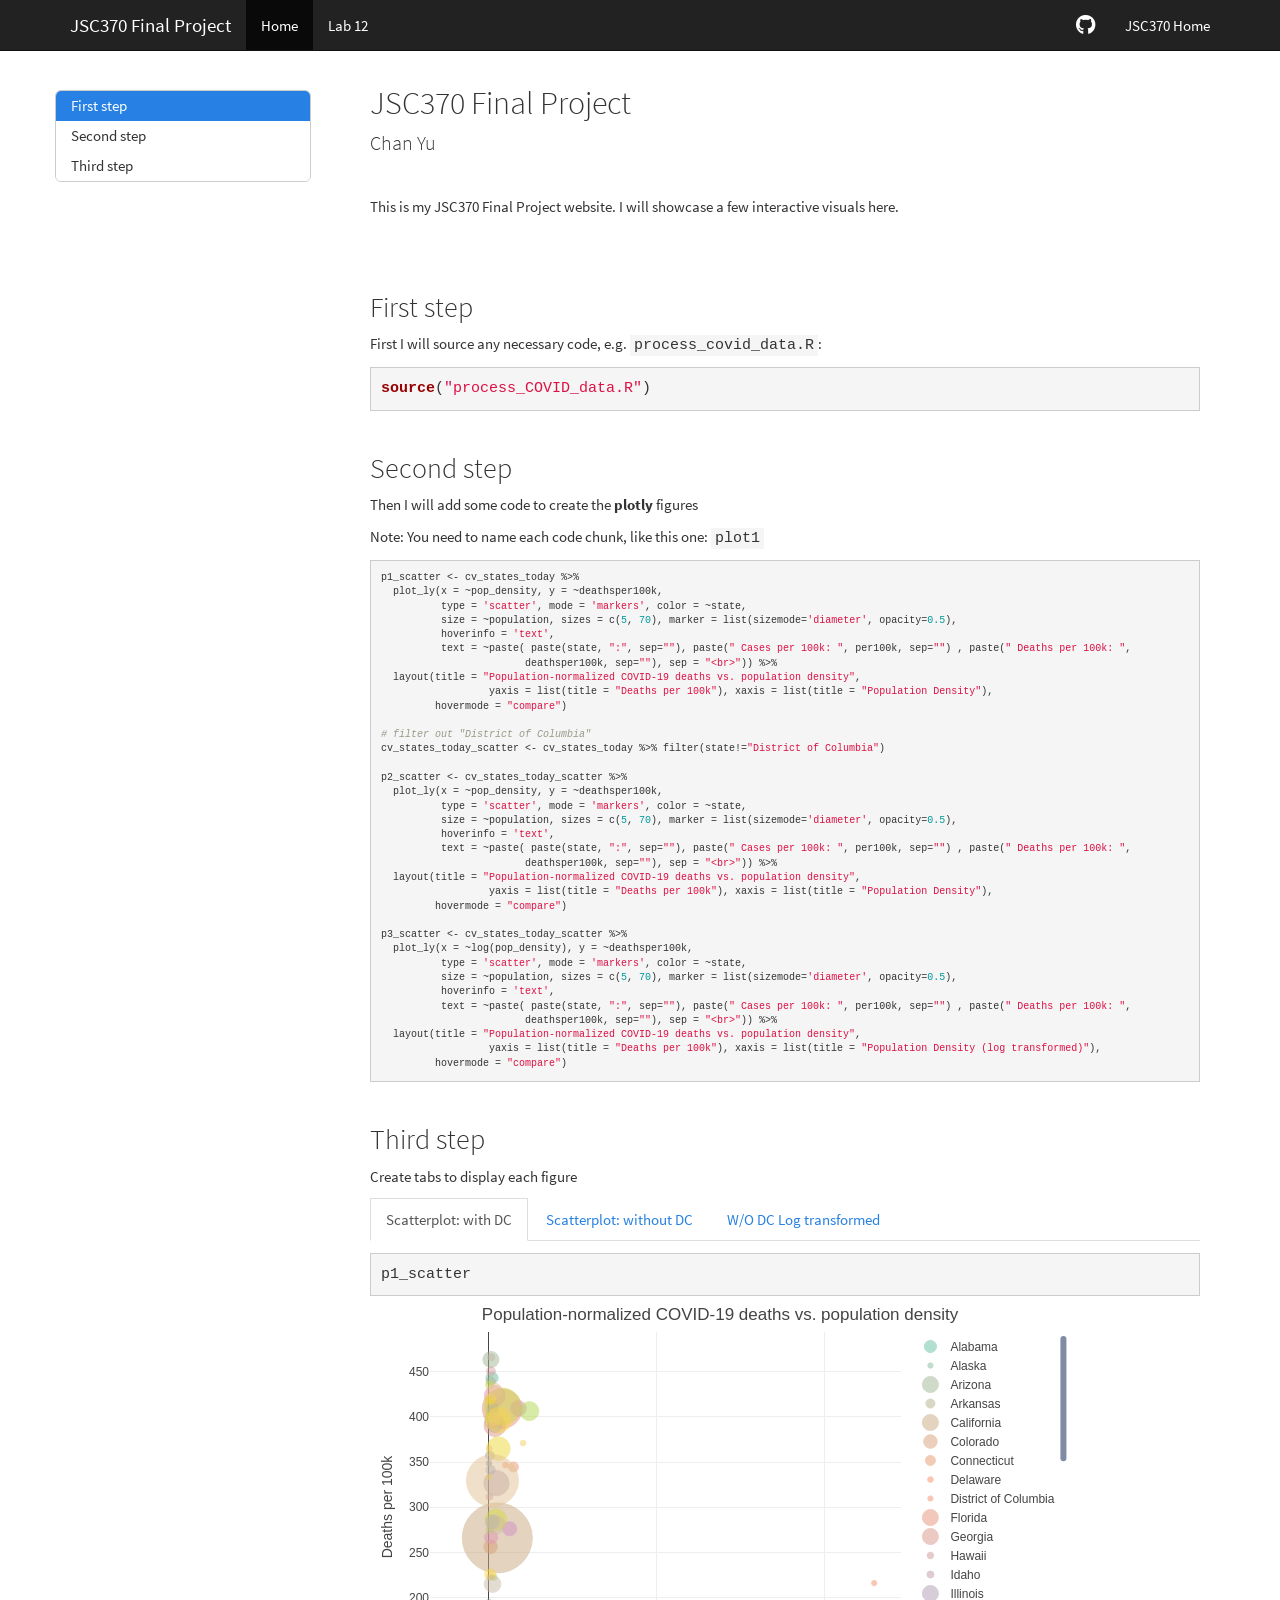
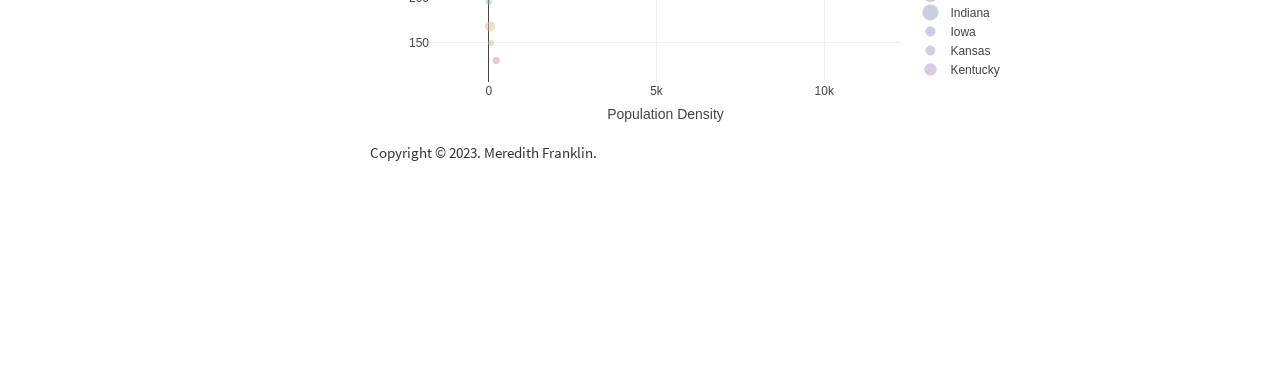
==== commit acebd813: "add lab12 page" ====
--- a/Lab12/index.html
+++ b/Lab12/index.html
@@ -411,6 +411,17 @@
                         deathsper100k, sep=&quot;&quot;), sep = &quot;&lt;br&gt;&quot;)) %&gt;%
   layout(title = &quot;Population-normalized COVID-19 deaths vs. population density&quot;,
                   yaxis = list(title = &quot;Deaths per 100k&quot;), xaxis = list(title = &quot;Population Density&quot;),
+         hovermode = &quot;compare&quot;)
+
+p3_scatter &lt;- cv_states_today_scatter %&gt;% 
+  plot_ly(x = ~log(pop_density), y = ~deathsper100k,
+          type = &#39;scatter&#39;, mode = &#39;markers&#39;, color = ~state,
+          size = ~population, sizes = c(5, 70), marker = list(sizemode=&#39;diameter&#39;, opacity=0.5),
+          hoverinfo = &#39;text&#39;,
+          text = ~paste( paste(state, &quot;:&quot;, sep=&quot;&quot;), paste(&quot; Cases per 100k: &quot;, per100k, sep=&quot;&quot;) , paste(&quot; Deaths per 100k: &quot;,
+                        deathsper100k, sep=&quot;&quot;), sep = &quot;&lt;br&gt;&quot;)) %&gt;%
+  layout(title = &quot;Population-normalized COVID-19 deaths vs. population density&quot;,
+                  yaxis = list(title = &quot;Deaths per 100k&quot;), xaxis = list(title = &quot;Population Density (log transformed)&quot;),
          hovermode = &quot;compare&quot;)</code></pre>
 <p><br></p>
 </div>
@@ -420,21 +431,24 @@
 <div id="scatterplot-with-dc" class="section level3">
 <h3>Scatterplot: with DC</h3>
 <pre class="r code-r"><code>p1_scatter</code></pre>
-<div class="plotly html-widget html-fill-item-overflow-hidden html-fill-item" id="htmlwidget-e399470cc23790f9f380" style="width:700px;height:415.296px;"></div>
-<script type="application/json" data-for="htmlwidget-e399470cc23790f9f380">{"x":{"visdat":{"a8742aa6fb60":["function () ","plotlyVisDat"]},"cur_data":"a8742aa6fb60","attrs":{"a8742aa6fb60":{"x":{},"y":{},"mode":"markers","marker":{"sizemode":"diameter","opacity":0.5},"hoverinfo":"text","text":{},"color":{},"size":{},"alpha_stroke":1,"sizes":[5,70],"spans":[1,20],"type":"scatter"}},"layout":{"margin":{"b":40,"l":60,"t":25,"r":10},"title":"Population-normalized COVID-19 deaths vs. population density","yaxis":{"domain":[0,1],"automargin":true,"title":"Deaths per 100k"},"xaxis":{"domain":[0,1],"automargin":true,"title":"Population Density"},"hovermode":"compare","showlegend":true},"source":"A","config":{"modeBarButtonsToAdd":["hoverclosest","hovercompare"],"showSendToCloud":false},"data":[{"x":[96.50938865],"y":[443.1],"mode":"markers","marker":{"color":"rgba(102,194,165,1)","size":[12.1873700271949],"sizemode":"diameter","opacity":0.5,"line":{"color":"rgba(102,194,165,1)"}},"hoverinfo":"text","text":"Alabama:<br> Cases per 100k: 33724<br> Deaths per 100k: 443.1","type":"scatter","name":"Alabama","textfont":{"color":"rgba(102,194,165,1)","size":12.1873700271949},"error_y":{"color":"rgba(102,194,165,1)","width":12.1873700271949},"error_x":{"color":"rgba(102,194,165,1)","width":12.1873700271949},"line":{"color":"rgba(102,194,165,1)","width":12.1873700271949},"xaxis":"x","yaxis":"y","frame":null},{"x":[1.2915230609],"y":[195.4],"mode":"markers","marker":{"color":"rgba(135,188,156,1)","size":[5.26630962766194],"sizemode":"diameter","opacity":0.5,"line":{"color":"rgba(135,188,156,1)"}},"hoverinfo":"text","text":"Alaska:<br> Cases per 100k: 41888<br> Deaths per 100k: 195.4","type":"scatter","name":"Alaska","textfont":{"color":"rgba(135,188,156,1)","size":5.26630962766194},"error_y":{"color":"rgba(135,188,156,1)","width":5.26630962766194},"error_x":{"color":"rgba(135,188,156,1)","width":5.26630962766194},"line":{"color":"rgba(135,188,156,1)","width":5.26630962766194},"xaxis":"x","yaxis":"y","frame":null},{"x":[63.135855048],"y":[463.6],"mode":"markers","marker":{"color":"rgba(160,182,146,1)","size":[15.9956822476171],"sizemode":"diameter","opacity":0.5,"line":{"color":"rgba(160,182,146,1)"}},"hoverinfo":"text","text":"Arizona:<br> Cases per 100k: 34178.7<br> Deaths per 100k: 463.6","type":"scatter","name":"Arizona","textfont":{"color":"rgba(160,182,146,1)","size":15.9956822476171},"error_y":{"color":"rgba(160,182,146,1)","width":15.9956822476171},"error_x":{"color":"rgba(160,182,146,1)","width":15.9956822476171},"line":{"color":"rgba(160,182,146,1)","width":15.9956822476171},"xaxis":"x","yaxis":"y","frame":null},{"x":[57.919684465],"y":[439.5],"mode":"markers","marker":{"color":"rgba(181,176,137,1)","size":[9.06230197827011],"sizemode":"diameter","opacity":0.5,"line":{"color":"rgba(181,176,137,1)"}},"hoverinfo":"text","text":"Arkansas:<br> Cases per 100k: 33469.2<br> Deaths per 100k: 439.5","type":"scatter","name":"Arkansas","textfont":{"color":"rgba(181,176,137,1)","size":9.06230197827011},"error_y":{"color":"rgba(181,176,137,1)","width":9.06230197827011},"error_x":{"color":"rgba(181,176,137,1)","width":9.06230197827011},"line":{"color":"rgba(181,176,137,1)","width":9.06230197827011},"xaxis":"x","yaxis":"y","frame":null},{"x":[253.9065023],"y":[266.1],"mode":"markers","marker":{"color":"rgba(200,169,128,1)","size":[70],"sizemode":"diameter","opacity":0.5,"line":{"color":"rgba(200,169,128,1)"}},"hoverinfo":"text","text":"California:<br> Cases per 100k: 30767.6<br> Deaths per 100k: 266.1","type":"scatter","name":"California","textfont":{"color":"rgba(200,169,128,1)","size":70},"error_y":{"color":"rgba(200,169,128,1)","width":70},"error_x":{"color":"rgba(200,169,128,1)","width":70},"line":{"color":"rgba(200,169,128,1)","width":70},"xaxis":"x","yaxis":"y","frame":null},{"x":[54.955977559],"y":[256.3],"mode":"markers","marker":{"color":"rgba(217,161,119,1)","size":[13.5342396278559],"sizemode":"diameter","opacity":0.5,"line":{"color":"rgba(217,161,119,1)"}},"hoverinfo":"text","text":"Colorado:<br> Cases per 100k: 31270.9<br> Deaths per 100k: 256.3","type":"scatter","name":"Colorado","textfont":{"color":"rgba(217,161,119,1)","size":13.5342396278559},"error_y":{"color":"rgba(217,161,119,1)","width":13.5342396278559},"error_x":{"color":"rgba(217,161,119,1)","width":13.5342396278559},"line":{"color":"rgba(217,161,119,1)","width":13.5342396278559},"xaxis":"x","yaxis":"y","frame":null},{"x":[737.74459965],"y":[344.6],"mode":"markers","marker":{"color":"rgba(233,153,110,1)","size":[9.99419640800191],"sizemode":"diameter","opacity":0.5,"line":{"color":"rgba(233,153,110,1)"}},"hoverinfo":"text","text":"Connecticut:<br> Cases per 100k: 27388<br> Deaths per 100k: 344.6","type":"scatter","name":"Connecticut","textfont":{"color":"rgba(233,153,110,1)","size":9.99419640800191},"error_y":{"color":"rgba(233,153,110,1)","width":9.99419640800191},"error_x":{"color":"rgba(233,153,110,1)","width":9.99419640800191},"line":{"color":"rgba(233,153,110,1)","width":9.99419640800191},"xaxis":"x","yaxis":"y","frame":null},{"x":[496.4324605],"y":[346.7],"mode":"markers","marker":{"color":"rgba(248,144,101,1)","size":[5.64940121563985],"sizemode":"diameter","opacity":0.5,"line":{"color":"rgba(248,144,101,1)"}},"hoverinfo":"text","text":"Delaware:<br> Cases per 100k: 34553.4<br> Deaths per 100k: 346.7","type":"scatter","name":"Delaware","textfont":{"color":"rgba(248,144,101,1)","size":5.64940121563985},"error_y":{"color":"rgba(248,144,101,1)","width":5.64940121563985},"error_x":{"color":"rgba(248,144,101,1)","width":5.64940121563985},"line":{"color":"rgba(248,144,101,1)","width":5.64940121563985},"xaxis":"x","yaxis":"y","frame":null},{"x":[11490.11954],"y":[216.1],"mode":"markers","marker":{"color":"rgba(244,143,109,1)","size":[5.20797367670047],"sizemode":"diameter","opacity":0.5,"line":{"color":"rgba(244,143,109,1)"}},"hoverinfo":"text","text":"District of Columbia:<br> Cases per 100k: 25373.6<br> Deaths per 100k: 216.1","type":"scatter","name":"District of Columbia","textfont":{"color":"rgba(244,143,109,1)","size":5.20797367670047},"error_y":{"color":"rgba(244,143,109,1)","width":5.20797367670047},"error_x":{"color":"rgba(244,143,109,1)","width":5.20797367670047},"line":{"color":"rgba(244,143,109,1)","width":5.20797367670047},"xaxis":"x","yaxis":"y","frame":null},{"x":[397.01575445],"y":[409.2],"mode":"markers","marker":{"color":"rgba(232,146,123,1)","size":[39.5543132782142],"sizemode":"diameter","opacity":0.5,"line":{"color":"rgba(232,146,123,1)"}},"hoverinfo":"text","text":"Florida:<br> Cases per 100k: 35603.9<br> Deaths per 100k: 409.2","type":"scatter","name":"Florida","textfont":{"color":"rgba(232,146,123,1)","size":39.5543132782142},"error_y":{"color":"rgba(232,146,123,1)","width":39.5543132782142},"error_x":{"color":"rgba(232,146,123,1)","width":39.5543132782142},"line":{"color":"rgba(232,146,123,1)","width":39.5543132782142},"xaxis":"x","yaxis":"y","frame":null},{"x":[182.26478911],"y":[390.3],"mode":"markers","marker":{"color":"rgba(220,149,138,1)","size":[21.5783592156126],"sizemode":"diameter","opacity":0.5,"line":{"color":"rgba(220,149,138,1)"}},"hoverinfo":"text","text":"Georgia:<br> Cases per 100k: 28379.3<br> Deaths per 100k: 390.3","type":"scatter","name":"Georgia","textfont":{"color":"rgba(220,149,138,1)","size":21.5783592156126},"error_y":{"color":"rgba(220,149,138,1)","width":21.5783592156126},"error_x":{"color":"rgba(220,149,138,1)","width":21.5783592156126},"line":{"color":"rgba(220,149,138,1)","width":21.5783592156126},"xaxis":"x","yaxis":"y","frame":null},{"x":[221.17691552],"y":[130.4],"mode":"markers","marker":{"color":"rgba(206,152,152,1)","size":[6.40533562063236],"sizemode":"diameter","opacity":0.5,"line":{"color":"rgba(206,152,152,1)"}},"hoverinfo":"text","text":"Hawaii:<br> Cases per 100k: 26217.2<br> Deaths per 100k: 130.4","type":"scatter","name":"Hawaii","textfont":{"color":"rgba(206,152,152,1)","size":6.40533562063236},"error_y":{"color":"rgba(206,152,152,1)","width":6.40533562063236},"error_x":{"color":"rgba(206,152,152,1)","width":6.40533562063236},"line":{"color":"rgba(206,152,152,1)","width":6.40533562063236},"xaxis":"x","yaxis":"y","frame":null},{"x":[21.225798536],"y":[311.8],"mode":"markers","marker":{"color":"rgba(191,154,166,1)","size":[6.96182587438443],"sizemode":"diameter","opacity":0.5,"line":{"color":"rgba(191,154,166,1)"}},"hoverinfo":"text","text":"Idaho:<br> Cases per 100k: 29809.5<br> Deaths per 100k: 311.8","type":"scatter","name":"Idaho","textfont":{"color":"rgba(191,154,166,1)","size":6.96182587438443},"error_y":{"color":"rgba(191,154,166,1)","width":6.96182587438443},"error_x":{"color":"rgba(191,154,166,1)","width":6.96182587438443},"line":{"color":"rgba(191,154,166,1)","width":6.96182587438443},"xaxis":"x","yaxis":"y","frame":null},{"x":[229.51115613],"y":[326.7],"mode":"markers","marker":{"color":"rgba(174,157,181,1)","size":[25.2829997649009],"sizemode":"diameter","opacity":0.5,"line":{"color":"rgba(174,157,181,1)"}},"hoverinfo":"text","text":"Illinois:<br> Cases per 100k: 32241.6<br> Deaths per 100k: 326.7","type":"scatter","name":"Illinois","textfont":{"color":"rgba(174,157,181,1)","size":25.2829997649009},"error_y":{"color":"rgba(174,157,181,1)","width":25.2829997649009},"error_x":{"color":"rgba(174,157,181,1)","width":25.2829997649009},"line":{"color":"rgba(174,157,181,1)","width":25.2829997649009},"xaxis":"x","yaxis":"y","frame":null},{"x":[186.78751987],"y":[391.2],"mode":"markers","marker":{"color":"rgba(154,159,195,1)","size":[15.1956444429439],"sizemode":"diameter","opacity":0.5,"line":{"color":"rgba(154,159,195,1)"}},"hoverinfo":"text","text":"Indiana:<br> Cases per 100k: 30762.1<br> Deaths per 100k: 391.2","type":"scatter","name":"Indiana","textfont":{"color":"rgba(154,159,195,1)","size":15.1956444429439},"error_y":{"color":"rgba(154,159,195,1)","width":15.1956444429439},"error_x":{"color":"rgba(154,159,195,1)","width":15.1956444429439},"line":{"color":"rgba(154,159,195,1)","width":15.1956444429439},"xaxis":"x","yaxis":"y","frame":null},{"x":[56.507023549],"y":[341.4],"mode":"markers","marker":{"color":"rgba(147,159,203,1)","size":[9.29962789488208],"sizemode":"diameter","opacity":0.5,"line":{"color":"rgba(147,159,203,1)"}},"hoverinfo":"text","text":"Iowa:<br> Cases per 100k: 28750.9<br> Deaths per 100k: 341.4","type":"scatter","name":"Iowa","textfont":{"color":"rgba(147,159,203,1)","size":9.29962789488208},"error_y":{"color":"rgba(147,159,203,1)","width":9.29962789488208},"error_x":{"color":"rgba(147,159,203,1)","width":9.29962789488208},"line":{"color":"rgba(147,159,203,1)","width":9.29962789488208},"xaxis":"x","yaxis":"y","frame":null},{"x":[35.610732968],"y":[357.3],"mode":"markers","marker":{"color":"rgba(162,157,201,1)","size":[8.8916781180415],"sizemode":"diameter","opacity":0.5,"line":{"color":"rgba(162,157,201,1)"}},"hoverinfo":"text","text":"Kansas:<br> Cases per 100k: 32318.1<br> Deaths per 100k: 357.3","type":"scatter","name":"Kansas","textfont":{"color":"rgba(162,157,201,1)","size":8.8916781180415},"error_y":{"color":"rgba(162,157,201,1)","width":8.8916781180415},"error_x":{"color":"rgba(162,157,201,1)","width":8.8916781180415},"line":{"color":"rgba(162,157,201,1)","width":8.8916781180415},"xaxis":"x","yaxis":"y","frame":null},{"x":[113.15179107],"y":[410.7],"mode":"markers","marker":{"color":"rgba(175,154,200,1)","size":[11.4878839049682],"sizemode":"diameter","opacity":0.5,"line":{"color":"rgba(175,154,200,1)"}},"hoverinfo":"text","text":"Kentucky:<br> Cases per 100k: 38918.1<br> Deaths per 100k: 410.7","type":"scatter","name":"Kentucky","textfont":{"color":"rgba(175,154,200,1)","size":11.4878839049682},"error_y":{"color":"rgba(175,154,200,1)","width":11.4878839049682},"error_x":{"color":"rgba(175,154,200,1)","width":11.4878839049682},"line":{"color":"rgba(175,154,200,1)","width":11.4878839049682},"xaxis":"x","yaxis":"y","frame":null},{"x":[107.86011234],"y":[404.6],"mode":"markers","marker":{"color":"rgba(187,151,199,1)","size":[11.8073467338107],"sizemode":"diameter","opacity":0.5,"line":{"color":"rgba(187,151,199,1)"}},"hoverinfo":"text","text":"Louisiana:<br> Cases per 100k: 33939.8<br> Deaths per 100k: 404.6","type":"scatter","name":"Louisiana","textfont":{"color":"rgba(187,151,199,1)","size":11.8073467338107},"error_y":{"color":"rgba(187,151,199,1)","width":11.8073467338107},"error_x":{"color":"rgba(187,151,199,1)","width":11.8073467338107},"line":{"color":"rgba(187,151,199,1)","width":11.8073467338107},"xaxis":"x","yaxis":"y","frame":null},{"x":[43.391688419],"y":[223.1],"mode":"markers","marker":{"color":"rgba(199,148,198,1)","size":[6.26845132807386],"sizemode":"diameter","opacity":0.5,"line":{"color":"rgba(199,148,198,1)"}},"hoverinfo":"text","text":"Maine:<br> Cases per 100k: 23909.4<br> Deaths per 100k: 223.1","type":"scatter","name":"Maine","textfont":{"color":"rgba(199,148,198,1)","size":6.26845132807386},"error_y":{"color":"rgba(199,148,198,1)","width":6.26845132807386},"error_x":{"color":"rgba(199,148,198,1)","width":6.26845132807386},"line":{"color":"rgba(199,148,198,1)","width":6.26845132807386},"xaxis":"x","yaxis":"y","frame":null},{"x":[622.26172745],"y":[276.2],"mode":"markers","marker":{"color":"rgba(211,145,197,1)","size":[14.1131367698985],"sizemode":"diameter","opacity":0.5,"line":{"color":"rgba(211,145,197,1)"}},"hoverinfo":"text","text":"Maryland:<br> Cases per 100k: 22671.2<br> Deaths per 100k: 276.2","type":"scatter","name":"Maryland","textfont":{"color":"rgba(211,145,197,1)","size":14.1131367698985},"error_y":{"color":"rgba(211,145,197,1)","width":14.1131367698985},"error_x":{"color":"rgba(211,145,197,1)","width":14.1131367698985},"line":{"color":"rgba(211,145,197,1)","width":14.1131367698985},"xaxis":"x","yaxis":"y","frame":null},{"x":[884.74992172],"y":[409.4],"mode":"markers","marker":{"color":"rgba(222,141,196,1)","size":[15.5462821453885],"sizemode":"diameter","opacity":0.5,"line":{"color":"rgba(222,141,196,1)"}},"hoverinfo":"text","text":"Massachusetts:<br> Cases per 100k: 32423.3<br> Deaths per 100k: 409.4","type":"scatter","name":"Massachusetts","textfont":{"color":"rgba(222,141,196,1)","size":15.5462821453885},"error_y":{"color":"rgba(222,141,196,1)","width":15.5462821453885},"error_x":{"color":"rgba(222,141,196,1)","width":15.5462821453885},"line":{"color":"rgba(222,141,196,1)","width":15.5462821453885},"xaxis":"x","yaxis":"y","frame":null},{"x":[176.59707779],"y":[423.4],"mode":"markers","marker":{"color":"rgba(230,140,193,1)","size":[20.7052959996109],"sizemode":"diameter","opacity":0.5,"line":{"color":"rgba(230,140,193,1)"}},"hoverinfo":"text","text":"Michigan:<br> Cases per 100k: 30694.5<br> Deaths per 100k: 423.4","type":"scatter","name":"Michigan","textfont":{"color":"rgba(230,140,193,1)","size":20.7052959996109},"error_y":{"color":"rgba(230,140,193,1)","width":20.7052959996109},"error_x":{"color":"rgba(230,140,193,1)","width":20.7052959996109},"line":{"color":"rgba(230,140,193,1)","width":20.7052959996109},"xaxis":"x","yaxis":"y","frame":null},{"x":[70.469674696],"y":[266.7],"mode":"markers","marker":{"color":"rgba(224,152,179,1)","size":[13.3935233021582],"sizemode":"diameter","opacity":0.5,"line":{"color":"rgba(224,152,179,1)"}},"hoverinfo":"text","text":"Minnesota:<br> Cases per 100k: 31798.4<br> Deaths per 100k: 266.7","type":"scatter","name":"Minnesota","textfont":{"color":"rgba(224,152,179,1)","size":13.3935233021582},"error_y":{"color":"rgba(224,152,179,1)","width":13.3935233021582},"error_x":{"color":"rgba(224,152,179,1)","width":13.3935233021582},"line":{"color":"rgba(224,152,179,1)","width":13.3935233021582},"xaxis":"x","yaxis":"y","frame":null},{"x":[63.645625459],"y":[450.5],"mode":"markers","marker":{"color":"rgba(217,164,165,1)","size":[9.01678616254552],"sizemode":"diameter","opacity":0.5,"line":{"color":"rgba(217,164,165,1)"}},"hoverinfo":"text","text":"Mississippi:<br> Cases per 100k: 33250.5<br> Deaths per 100k: 450.5","type":"scatter","name":"Mississippi","textfont":{"color":"rgba(217,164,165,1)","size":9.01678616254552},"error_y":{"color":"rgba(217,164,165,1)","width":9.01678616254552},"error_x":{"color":"rgba(217,164,165,1)","width":9.01678616254552},"line":{"color":"rgba(217,164,165,1)","width":9.01678616254552},"xaxis":"x","yaxis":"y","frame":null},{"x":[89.117470789],"y":[394.7],"mode":"markers","marker":{"color":"rgba(209,175,151,1)","size":[14.2527675196286],"sizemode":"diameter","opacity":0.5,"line":{"color":"rgba(209,175,151,1)"}},"hoverinfo":"text","text":"Missouri:<br> Cases per 100k: 29514.3<br> Deaths per 100k: 394.7","type":"scatter","name":"Missouri","textfont":{"color":"rgba(209,175,151,1)","size":14.2527675196286},"error_y":{"color":"rgba(209,175,151,1)","width":14.2527675196286},"error_x":{"color":"rgba(209,175,151,1)","width":14.2527675196286},"line":{"color":"rgba(209,175,151,1)","width":14.2527675196286},"xaxis":"x","yaxis":"y","frame":null},{"x":[7.298751095],"y":[348.9],"mode":"markers","marker":{"color":"rgba(201,186,137,1)","size":[5.80804205143919],"sizemode":"diameter","opacity":0.5,"line":{"color":"rgba(201,186,137,1)"}},"hoverinfo":"text","text":"Montana:<br> Cases per 100k: 31152.1<br> Deaths per 100k: 348.9","type":"scatter","name":"Montana","textfont":{"color":"rgba(201,186,137,1)","size":5.80804205143919},"error_y":{"color":"rgba(201,186,137,1)","width":5.80804205143919},"error_x":{"color":"rgba(201,186,137,1)","width":5.80804205143919},"line":{"color":"rgba(201,186,137,1)","width":5.80804205143919},"xaxis":"x","yaxis":"y","frame":null},{"x":[25.114922059],"y":[275.2],"mode":"markers","marker":{"color":"rgba(191,196,121,1)","size":[7.25374742414617],"sizemode":"diameter","opacity":0.5,"line":{"color":"rgba(191,196,121,1)"}},"hoverinfo":"text","text":"Nebraska:<br> Cases per 100k: 29875.6<br> Deaths per 100k: 275.2","type":"scatter","name":"Nebraska","textfont":{"color":"rgba(191,196,121,1)","size":7.25374742414617},"error_y":{"color":"rgba(191,196,121,1)","width":7.25374742414617},"error_x":{"color":"rgba(191,196,121,1)","width":7.25374742414617},"line":{"color":"rgba(191,196,121,1)","width":7.25374742414617},"xaxis":"x","yaxis":"y","frame":null},{"x":[27.6406025],"y":[399],"mode":"markers","marker":{"color":"rgba(180,205,105,1)","size":[9.09659850811102],"sizemode":"diameter","opacity":0.5,"line":{"color":"rgba(180,205,105,1)"}},"hoverinfo":"text","text":"Nevada:<br> Cases per 100k: 29431.5<br> Deaths per 100k: 399","type":"scatter","name":"Nevada","textfont":{"color":"rgba(180,205,105,1)","size":9.09659850811102},"error_y":{"color":"rgba(180,205,105,1)","width":9.09659850811102},"error_x":{"color":"rgba(180,205,105,1)","width":9.09659850811102},"line":{"color":"rgba(180,205,105,1)","width":9.09659850811102},"xaxis":"x","yaxis":"y","frame":null},{"x":[151.50059716],"y":[222.5],"mode":"markers","marker":{"color":"rgba(168,215,87,1)","size":[6.29855730122248],"sizemode":"diameter","opacity":0.5,"line":{"color":"rgba(168,215,87,1)"}},"hoverinfo":"text","text":"New Hampshire:<br> Cases per 100k: 27991.2<br> Deaths per 100k: 222.5","type":"scatter","name":"New Hampshire","textfont":{"color":"rgba(168,215,87,1)","size":6.29855730122248},"error_y":{"color":"rgba(168,215,87,1)","width":6.29855730122248},"error_x":{"color":"rgba(168,215,87,1)","width":6.29855730122248},"line":{"color":"rgba(168,215,87,1)","width":6.29855730122248},"xaxis":"x","yaxis":"y","frame":null},{"x":[1211.3172349],"y":[406.5],"mode":"markers","marker":{"color":"rgba(178,216,80,1)","size":[18.8920089345865],"sizemode":"diameter","opacity":0.5,"line":{"color":"rgba(178,216,80,1)"}},"hoverinfo":"text","text":"New Jersey:<br> Cases per 100k: 34421.9<br> Deaths per 100k: 406.5","type":"scatter","name":"New Jersey","textfont":{"color":"rgba(178,216,80,1)","size":18.8920089345865},"error_y":{"color":"rgba(178,216,80,1)","width":18.8920089345865},"error_x":{"color":"rgba(178,216,80,1)","width":18.8920089345865},"line":{"color":"rgba(178,216,80,1)","width":18.8920089345865},"xaxis":"x","yaxis":"y","frame":null},{"x":[17.273065483],"y":[435.5],"mode":"markers","marker":{"color":"rgba(191,217,76,1)","size":[7.5308277663626],"sizemode":"diameter","opacity":0.5,"line":{"color":"rgba(191,217,76,1)"}},"hoverinfo":"text","text":"New Mexico:<br> Cases per 100k: 32143.4<br> Deaths per 100k: 435.5","type":"scatter","name":"New Mexico","textfont":{"color":"rgba(191,217,76,1)","size":7.5308277663626},"error_y":{"color":"rgba(191,217,76,1)","width":7.5308277663626},"error_x":{"color":"rgba(191,217,76,1)","width":7.5308277663626},"line":{"color":"rgba(191,217,76,1)","width":7.5308277663626},"xaxis":"x","yaxis":"y","frame":null},{"x":[414.70249405],"y":[411.5],"mode":"markers","marker":{"color":"rgba(203,217,71,1)","size":[36.624232015612],"sizemode":"diameter","opacity":0.5,"line":{"color":"rgba(203,217,71,1)"}},"hoverinfo":"text","text":"New York:<br> Cases per 100k: 34823.4<br> Deaths per 100k: 411.5","type":"scatter","name":"New York","textfont":{"color":"rgba(203,217,71,1)","size":36.624232015612},"error_y":{"color":"rgba(203,217,71,1)","width":36.624232015612},"error_x":{"color":"rgba(203,217,71,1)","width":36.624232015612},"line":{"color":"rgba(203,217,71,1)","width":36.624232015612},"xaxis":"x","yaxis":"y","frame":null},{"x":[213.56949153],"y":[286.5],"mode":"markers","marker":{"color":"rgba(215,217,67,1)","size":[21.3518140188635],"sizemode":"diameter","opacity":0.5,"line":{"color":"rgba(215,217,67,1)"}},"hoverinfo":"text","text":"North Carolina:<br> Cases per 100k: 33533.5<br> Deaths per 100k: 286.5","type":"scatter","name":"North Carolina","textfont":{"color":"rgba(215,217,67,1)","size":21.3518140188635},"error_y":{"color":"rgba(215,217,67,1)","width":21.3518140188635},"error_x":{"color":"rgba(215,217,67,1)","width":21.3518140188635},"line":{"color":"rgba(215,217,67,1)","width":21.3518140188635},"xaxis":"x","yaxis":"y","frame":null},{"x":[11.015709613],"y":[333.7],"mode":"markers","marker":{"color":"rgba(227,217,62,1)","size":[5.3040613240235],"sizemode":"diameter","opacity":0.5,"line":{"color":"rgba(227,217,62,1)"}},"hoverinfo":"text","text":"North Dakota:<br> Cases per 100k: 37910.1<br> Deaths per 100k: 333.7","type":"scatter","name":"North Dakota","textfont":{"color":"rgba(227,217,62,1)","size":5.3040613240235},"error_y":{"color":"rgba(227,217,62,1)","width":5.3040613240235},"error_x":{"color":"rgba(227,217,62,1)","width":5.3040613240235},"line":{"color":"rgba(227,217,62,1)","width":5.3040613240235},"xaxis":"x","yaxis":"y","frame":null},{"x":[286.07988455],"y":[364.9],"mode":"markers","marker":{"color":"rgba(239,217,56,1)","size":[23.529339335629],"sizemode":"diameter","opacity":0.5,"line":{"color":"rgba(239,217,56,1)"}},"hoverinfo":"text","text":"Ohio:<br> Cases per 100k: 29216.6<br> Deaths per 100k: 364.9","type":"scatter","name":"Ohio","textfont":{"color":"rgba(239,217,56,1)","size":23.529339335629},"error_y":{"color":"rgba(239,217,56,1)","width":23.529339335629},"error_x":{"color":"rgba(239,217,56,1)","width":23.529339335629},"line":{"color":"rgba(239,217,56,1)","width":23.529339335629},"xaxis":"x","yaxis":"y","frame":null},{"x":[57.482602245],"y":[419.8],"mode":"markers","marker":{"color":"rgba(250,217,50,1)","size":[10.6118807958315],"sizemode":"diameter","opacity":0.5,"line":{"color":"rgba(250,217,50,1)"}},"hoverinfo":"text","text":"Oklahoma:<br> Cases per 100k: 32863.5<br> Deaths per 100k: 419.8","type":"scatter","name":"Oklahoma","textfont":{"color":"rgba(250,217,50,1)","size":10.6118807958315},"error_y":{"color":"rgba(250,217,50,1)","width":10.6118807958315},"error_x":{"color":"rgba(250,217,50,1)","width":10.6118807958315},"line":{"color":"rgba(250,217,50,1)","width":10.6118807958315},"xaxis":"x","yaxis":"y","frame":null},{"x":[43.658853835],"y":[225.6],"mode":"markers","marker":{"color":"rgba(253,215,59,1)","size":[11.0248232215923],"sizemode":"diameter","opacity":0.5,"line":{"color":"rgba(253,215,59,1)"}},"hoverinfo":"text","text":"Oregon:<br> Cases per 100k: 23078.6<br> Deaths per 100k: 225.6","type":"scatter","name":"Oregon","textfont":{"color":"rgba(253,215,59,1)","size":11.0248232215923},"error_y":{"color":"rgba(253,215,59,1)","width":11.0248232215923},"error_x":{"color":"rgba(253,215,59,1)","width":11.0248232215923},"line":{"color":"rgba(253,215,59,1)","width":11.0248232215923},"xaxis":"x","yaxis":"y","frame":null},{"x":[286.23455445],"y":[396.3],"mode":"markers","marker":{"color":"rgba(250,212,76,1)","size":[25.3930248069052],"sizemode":"diameter","opacity":0.5,"line":{"color":"rgba(250,212,76,1)"}},"hoverinfo":"text","text":"Pennsylvania:<br> Cases per 100k: 27668.6<br> Deaths per 100k: 396.3","type":"scatter","name":"Pennsylvania","textfont":{"color":"rgba(250,212,76,1)","size":25.3930248069052},"error_y":{"color":"rgba(250,212,76,1)","width":25.3930248069052},"error_x":{"color":"rgba(250,212,76,1)","width":25.3930248069052},"line":{"color":"rgba(250,212,76,1)","width":25.3930248069052},"xaxis":"x","yaxis":"y","frame":null},{"x":[1022.6505771],"y":[371.1],"mode":"markers","marker":{"color":"rgba(244,207,104,1)","size":[5.79972096990537],"sizemode":"diameter","opacity":0.5,"line":{"color":"rgba(244,207,104,1)"}},"hoverinfo":"text","text":"Rhode Island:<br> Cases per 100k: 43691.6<br> Deaths per 100k: 371.1","type":"scatter","name":"Rhode Island","textfont":{"color":"rgba(244,207,104,1)","size":5.79972096990537},"error_y":{"color":"rgba(244,207,104,1)","width":5.79972096990537},"error_x":{"color":"rgba(244,207,104,1)","width":5.79972096990537},"line":{"color":"rgba(244,207,104,1)","width":5.79972096990537},"xaxis":"x","yaxis":"y","frame":null},{"x":[169.11117582],"y":[397.5],"mode":"markers","marker":{"color":"rgba(240,204,117,1)","size":[12.5146369966342],"sizemode":"diameter","opacity":0.5,"line":{"color":"rgba(240,204,117,1)"}},"hoverinfo":"text","text":"South Carolina:<br> Cases per 100k: 36200.1<br> Deaths per 100k: 397.5","type":"scatter","name":"South Carolina","textfont":{"color":"rgba(240,204,117,1)","size":12.5146369966342},"error_y":{"color":"rgba(240,204,117,1)","width":12.5146369966342},"error_x":{"color":"rgba(240,204,117,1)","width":12.5146369966342},"line":{"color":"rgba(240,204,117,1)","width":12.5146369966342},"xaxis":"x","yaxis":"y","frame":null},{"x":[11.637449389],"y":[365.3],"mode":"markers","marker":{"color":"rgba(236,201,129,1)","size":[5.50776606911544],"sizemode":"diameter","opacity":0.5,"line":{"color":"rgba(236,201,129,1)"}},"hoverinfo":"text","text":"South Dakota:<br> Cases per 100k: 31797.1<br> Deaths per 100k: 365.3","type":"scatter","name":"South Dakota","textfont":{"color":"rgba(236,201,129,1)","size":5.50776606911544},"error_y":{"color":"rgba(236,201,129,1)","width":5.50776606911544},"error_x":{"color":"rgba(236,201,129,1)","width":5.50776606911544},"line":{"color":"rgba(236,201,129,1)","width":5.50776606911544},"xaxis":"x","yaxis":"y","frame":null},{"x":[164.17412699],"y":[429],"mode":"markers","marker":{"color":"rgba(232,198,140,1)","size":[15.3259335696775],"sizemode":"diameter","opacity":0.5,"line":{"color":"rgba(232,198,140,1)"}},"hoverinfo":"text","text":"Tennessee:<br> Cases per 100k: 36594<br> Deaths per 100k: 429","type":"scatter","name":"Tennessee","textfont":{"color":"rgba(232,198,140,1)","size":15.3259335696775},"error_y":{"color":"rgba(232,198,140,1)","width":15.3259335696775},"error_x":{"color":"rgba(232,198,140,1)","width":15.3259335696775},"line":{"color":"rgba(232,198,140,1)","width":15.3259335696775},"xaxis":"x","yaxis":"y","frame":null},{"x":[109.86046804],"y":[329.6],"mode":"markers","marker":{"color":"rgba(227,195,149,1)","size":[51.8983959386862],"sizemode":"diameter","opacity":0.5,"line":{"color":"rgba(227,195,149,1)"}},"hoverinfo":"text","text":"Texas:<br> Cases per 100k: 29469.7<br> Deaths per 100k: 329.6","type":"scatter","name":"Texas","textfont":{"color":"rgba(227,195,149,1)","size":51.8983959386862},"error_y":{"color":"rgba(227,195,149,1)","width":51.8983959386862},"error_x":{"color":"rgba(227,195,149,1)","width":51.8983959386862},"line":{"color":"rgba(227,195,149,1)","width":51.8983959386862},"xaxis":"x","yaxis":"y","frame":null},{"x":[38.458214685],"y":[168.2],"mode":"markers","marker":{"color":"rgba(221,193,154,1)","size":[9.30789894987361],"sizemode":"diameter","opacity":0.5,"line":{"color":"rgba(221,193,154,1)"}},"hoverinfo":"text","text":"Utah:<br> Cases per 100k: 34579<br> Deaths per 100k: 168.2","type":"scatter","name":"Utah","textfont":{"color":"rgba(221,193,154,1)","size":9.30789894987361},"error_y":{"color":"rgba(221,193,154,1)","width":9.30789894987361},"error_x":{"color":"rgba(221,193,154,1)","width":9.30789894987361},"line":{"color":"rgba(221,193,154,1)","width":9.30789894987361},"xaxis":"x","yaxis":"y","frame":null},{"x":[67.943995144],"y":[149.9],"mode":"markers","marker":{"color":"rgba(214,191,158,1)","size":[5.08097963155221],"sizemode":"diameter","opacity":0.5,"line":{"color":"rgba(214,191,158,1)"}},"hoverinfo":"text","text":"Vermont:<br> Cases per 100k: 24460.8<br> Deaths per 100k: 149.9","type":"scatter","name":"Vermont","textfont":{"color":"rgba(214,191,158,1)","size":5.08097963155221},"error_y":{"color":"rgba(214,191,158,1)","width":5.08097963155221},"error_x":{"color":"rgba(214,191,158,1)","width":5.08097963155221},"line":{"color":"rgba(214,191,158,1)","width":5.08097963155221},"xaxis":"x","yaxis":"y","frame":null},{"x":[215.73630393],"y":[280.7],"mode":"markers","marker":{"color":"rgba(208,188,162,1)","size":[18.2402714794218],"sizemode":"diameter","opacity":0.5,"line":{"color":"rgba(208,188,162,1)"}},"hoverinfo":"text","text":"Virginia:<br> Cases per 100k: 26992<br> Deaths per 100k: 280.7","type":"scatter","name":"Virginia","textfont":{"color":"rgba(208,188,162,1)","size":18.2402714794218},"error_y":{"color":"rgba(208,188,162,1)","width":18.2402714794218},"error_x":{"color":"rgba(208,188,162,1)","width":18.2402714794218},"line":{"color":"rgba(208,188,162,1)","width":18.2402714794218},"xaxis":"x","yaxis":"y","frame":null},{"x":[113.39722716],"y":[215],"mode":"markers","marker":{"color":"rgba(201,186,167,1)","size":[16.6025792453781],"sizemode":"diameter","opacity":0.5,"line":{"color":"rgba(201,186,167,1)"}},"hoverinfo":"text","text":"Washington:<br> Cases per 100k: 25808.4<br> Deaths per 100k: 215","type":"scatter","name":"Washington","textfont":{"color":"rgba(201,186,167,1)","size":16.6025792453781},"error_y":{"color":"rgba(201,186,167,1)","width":16.6025792453781},"error_x":{"color":"rgba(201,186,167,1)","width":16.6025792453781},"line":{"color":"rgba(201,186,167,1)","width":16.6025792453781},"xaxis":"x","yaxis":"y","frame":null},{"x":[75.11398785],"y":[466],"mode":"markers","marker":{"color":"rgba(194,184,171,1)","size":[7.04791154835278],"sizemode":"diameter","opacity":0.5,"line":{"color":"rgba(194,184,171,1)"}},"hoverinfo":"text","text":"West Virginia:<br> Cases per 100k: 35756.9<br> Deaths per 100k: 466","type":"scatter","name":"West Virginia","textfont":{"color":"rgba(194,184,171,1)","size":7.04791154835278},"error_y":{"color":"rgba(194,184,171,1)","width":7.04791154835278},"error_x":{"color":"rgba(194,184,171,1)","width":7.04791154835278},"line":{"color":"rgba(194,184,171,1)","width":7.04791154835278},"xaxis":"x","yaxis":"y","frame":null},{"x":[107.32815663],"y":[284],"mode":"markers","marker":{"color":"rgba(186,181,175,1)","size":[13.7310173643924],"sizemode":"diameter","opacity":0.5,"line":{"color":"rgba(186,181,175,1)"}},"hoverinfo":"text","text":"Wisconsin:<br> Cases per 100k: 34652.1<br> Deaths per 100k: 284","type":"scatter","name":"Wisconsin","textfont":{"color":"rgba(186,181,175,1)","size":13.7310173643924},"error_y":{"color":"rgba(186,181,175,1)","width":13.7310173643924},"error_x":{"color":"rgba(186,181,175,1)","width":13.7310173643924},"line":{"color":"rgba(186,181,175,1)","width":13.7310173643924},"xaxis":"x","yaxis":"y","frame":null},{"x":[5.9506106574],"y":[348.6],"mode":"markers","marker":{"color":"rgba(179,179,179,1)","size":[5],"sizemode":"diameter","opacity":0.5,"line":{"color":"rgba(179,179,179,1)"}},"hoverinfo":"text","text":"Wyoming:<br> Cases per 100k: 32269.4<br> Deaths per 100k: 348.6","type":"scatter","name":"Wyoming","textfont":{"color":"rgba(179,179,179,1)","size":5},"error_y":{"color":"rgba(179,179,179,1)","width":5},"error_x":{"color":"rgba(179,179,179,1)","width":5},"line":{"color":"rgba(179,179,179,1)","width":5},"xaxis":"x","yaxis":"y","frame":null}],"highlight":{"on":"plotly_click","persistent":false,"dynamic":false,"selectize":false,"opacityDim":0.2,"selected":{"opacity":1},"debounce":0},"shinyEvents":["plotly_hover","plotly_click","plotly_selected","plotly_relayout","plotly_brushed","plotly_brushing","plotly_clickannotation","plotly_doubleclick","plotly_deselect","plotly_afterplot","plotly_sunburstclick"],"base_url":"https://plot.ly"},"evals":[],"jsHooks":[]}</script>
+<div class="plotly html-widget html-fill-item-overflow-hidden html-fill-item" id="htmlwidget-1bb056503cb5eead6aea" style="width:700px;height:415.296px;"></div>
+<script type="application/json" data-for="htmlwidget-1bb056503cb5eead6aea">{"x":{"visdat":{"adc116e034f2":["function () ","plotlyVisDat"]},"cur_data":"adc116e034f2","attrs":{"adc116e034f2":{"x":{},"y":{},"mode":"markers","marker":{"sizemode":"diameter","opacity":0.5},"hoverinfo":"text","text":{},"color":{},"size":{},"alpha_stroke":1,"sizes":[5,70],"spans":[1,20],"type":"scatter"}},"layout":{"margin":{"b":40,"l":60,"t":25,"r":10},"title":"Population-normalized COVID-19 deaths vs. population density","yaxis":{"domain":[0,1],"automargin":true,"title":"Deaths per 100k"},"xaxis":{"domain":[0,1],"automargin":true,"title":"Population Density"},"hovermode":"compare","showlegend":true},"source":"A","config":{"modeBarButtonsToAdd":["hoverclosest","hovercompare"],"showSendToCloud":false},"data":[{"x":[96.50938865],"y":[443.1],"mode":"markers","marker":{"color":"rgba(102,194,165,1)","size":[12.1873700271949],"sizemode":"diameter","opacity":0.5,"line":{"color":"rgba(102,194,165,1)"}},"hoverinfo":"text","text":"Alabama:<br> Cases per 100k: 33724<br> Deaths per 100k: 443.1","type":"scatter","name":"Alabama","textfont":{"color":"rgba(102,194,165,1)","size":12.1873700271949},"error_y":{"color":"rgba(102,194,165,1)","width":12.1873700271949},"error_x":{"color":"rgba(102,194,165,1)","width":12.1873700271949},"line":{"color":"rgba(102,194,165,1)","width":12.1873700271949},"xaxis":"x","yaxis":"y","frame":null},{"x":[1.2915230609],"y":[195.4],"mode":"markers","marker":{"color":"rgba(135,188,156,1)","size":[5.26630962766194],"sizemode":"diameter","opacity":0.5,"line":{"color":"rgba(135,188,156,1)"}},"hoverinfo":"text","text":"Alaska:<br> Cases per 100k: 41888<br> Deaths per 100k: 195.4","type":"scatter","name":"Alaska","textfont":{"color":"rgba(135,188,156,1)","size":5.26630962766194},"error_y":{"color":"rgba(135,188,156,1)","width":5.26630962766194},"error_x":{"color":"rgba(135,188,156,1)","width":5.26630962766194},"line":{"color":"rgba(135,188,156,1)","width":5.26630962766194},"xaxis":"x","yaxis":"y","frame":null},{"x":[63.135855048],"y":[463.6],"mode":"markers","marker":{"color":"rgba(160,182,146,1)","size":[15.9956822476171],"sizemode":"diameter","opacity":0.5,"line":{"color":"rgba(160,182,146,1)"}},"hoverinfo":"text","text":"Arizona:<br> Cases per 100k: 34178.7<br> Deaths per 100k: 463.6","type":"scatter","name":"Arizona","textfont":{"color":"rgba(160,182,146,1)","size":15.9956822476171},"error_y":{"color":"rgba(160,182,146,1)","width":15.9956822476171},"error_x":{"color":"rgba(160,182,146,1)","width":15.9956822476171},"line":{"color":"rgba(160,182,146,1)","width":15.9956822476171},"xaxis":"x","yaxis":"y","frame":null},{"x":[57.919684465],"y":[439.5],"mode":"markers","marker":{"color":"rgba(181,176,137,1)","size":[9.06230197827011],"sizemode":"diameter","opacity":0.5,"line":{"color":"rgba(181,176,137,1)"}},"hoverinfo":"text","text":"Arkansas:<br> Cases per 100k: 33469.2<br> Deaths per 100k: 439.5","type":"scatter","name":"Arkansas","textfont":{"color":"rgba(181,176,137,1)","size":9.06230197827011},"error_y":{"color":"rgba(181,176,137,1)","width":9.06230197827011},"error_x":{"color":"rgba(181,176,137,1)","width":9.06230197827011},"line":{"color":"rgba(181,176,137,1)","width":9.06230197827011},"xaxis":"x","yaxis":"y","frame":null},{"x":[253.9065023],"y":[266.1],"mode":"markers","marker":{"color":"rgba(200,169,128,1)","size":[70],"sizemode":"diameter","opacity":0.5,"line":{"color":"rgba(200,169,128,1)"}},"hoverinfo":"text","text":"California:<br> Cases per 100k: 30767.6<br> Deaths per 100k: 266.1","type":"scatter","name":"California","textfont":{"color":"rgba(200,169,128,1)","size":70},"error_y":{"color":"rgba(200,169,128,1)","width":70},"error_x":{"color":"rgba(200,169,128,1)","width":70},"line":{"color":"rgba(200,169,128,1)","width":70},"xaxis":"x","yaxis":"y","frame":null},{"x":[54.955977559],"y":[256.3],"mode":"markers","marker":{"color":"rgba(217,161,119,1)","size":[13.5342396278559],"sizemode":"diameter","opacity":0.5,"line":{"color":"rgba(217,161,119,1)"}},"hoverinfo":"text","text":"Colorado:<br> Cases per 100k: 31270.9<br> Deaths per 100k: 256.3","type":"scatter","name":"Colorado","textfont":{"color":"rgba(217,161,119,1)","size":13.5342396278559},"error_y":{"color":"rgba(217,161,119,1)","width":13.5342396278559},"error_x":{"color":"rgba(217,161,119,1)","width":13.5342396278559},"line":{"color":"rgba(217,161,119,1)","width":13.5342396278559},"xaxis":"x","yaxis":"y","frame":null},{"x":[737.74459965],"y":[344.6],"mode":"markers","marker":{"color":"rgba(233,153,110,1)","size":[9.99419640800191],"sizemode":"diameter","opacity":0.5,"line":{"color":"rgba(233,153,110,1)"}},"hoverinfo":"text","text":"Connecticut:<br> Cases per 100k: 27388<br> Deaths per 100k: 344.6","type":"scatter","name":"Connecticut","textfont":{"color":"rgba(233,153,110,1)","size":9.99419640800191},"error_y":{"color":"rgba(233,153,110,1)","width":9.99419640800191},"error_x":{"color":"rgba(233,153,110,1)","width":9.99419640800191},"line":{"color":"rgba(233,153,110,1)","width":9.99419640800191},"xaxis":"x","yaxis":"y","frame":null},{"x":[496.4324605],"y":[346.7],"mode":"markers","marker":{"color":"rgba(248,144,101,1)","size":[5.64940121563985],"sizemode":"diameter","opacity":0.5,"line":{"color":"rgba(248,144,101,1)"}},"hoverinfo":"text","text":"Delaware:<br> Cases per 100k: 34553.4<br> Deaths per 100k: 346.7","type":"scatter","name":"Delaware","textfont":{"color":"rgba(248,144,101,1)","size":5.64940121563985},"error_y":{"color":"rgba(248,144,101,1)","width":5.64940121563985},"error_x":{"color":"rgba(248,144,101,1)","width":5.64940121563985},"line":{"color":"rgba(248,144,101,1)","width":5.64940121563985},"xaxis":"x","yaxis":"y","frame":null},{"x":[11490.11954],"y":[216.1],"mode":"markers","marker":{"color":"rgba(244,143,109,1)","size":[5.20797367670047],"sizemode":"diameter","opacity":0.5,"line":{"color":"rgba(244,143,109,1)"}},"hoverinfo":"text","text":"District of Columbia:<br> Cases per 100k: 25373.6<br> Deaths per 100k: 216.1","type":"scatter","name":"District of Columbia","textfont":{"color":"rgba(244,143,109,1)","size":5.20797367670047},"error_y":{"color":"rgba(244,143,109,1)","width":5.20797367670047},"error_x":{"color":"rgba(244,143,109,1)","width":5.20797367670047},"line":{"color":"rgba(244,143,109,1)","width":5.20797367670047},"xaxis":"x","yaxis":"y","frame":null},{"x":[397.01575445],"y":[409.2],"mode":"markers","marker":{"color":"rgba(232,146,123,1)","size":[39.5543132782142],"sizemode":"diameter","opacity":0.5,"line":{"color":"rgba(232,146,123,1)"}},"hoverinfo":"text","text":"Florida:<br> Cases per 100k: 35603.9<br> Deaths per 100k: 409.2","type":"scatter","name":"Florida","textfont":{"color":"rgba(232,146,123,1)","size":39.5543132782142},"error_y":{"color":"rgba(232,146,123,1)","width":39.5543132782142},"error_x":{"color":"rgba(232,146,123,1)","width":39.5543132782142},"line":{"color":"rgba(232,146,123,1)","width":39.5543132782142},"xaxis":"x","yaxis":"y","frame":null},{"x":[182.26478911],"y":[390.3],"mode":"markers","marker":{"color":"rgba(220,149,138,1)","size":[21.5783592156126],"sizemode":"diameter","opacity":0.5,"line":{"color":"rgba(220,149,138,1)"}},"hoverinfo":"text","text":"Georgia:<br> Cases per 100k: 28379.3<br> Deaths per 100k: 390.3","type":"scatter","name":"Georgia","textfont":{"color":"rgba(220,149,138,1)","size":21.5783592156126},"error_y":{"color":"rgba(220,149,138,1)","width":21.5783592156126},"error_x":{"color":"rgba(220,149,138,1)","width":21.5783592156126},"line":{"color":"rgba(220,149,138,1)","width":21.5783592156126},"xaxis":"x","yaxis":"y","frame":null},{"x":[221.17691552],"y":[130.4],"mode":"markers","marker":{"color":"rgba(206,152,152,1)","size":[6.40533562063236],"sizemode":"diameter","opacity":0.5,"line":{"color":"rgba(206,152,152,1)"}},"hoverinfo":"text","text":"Hawaii:<br> Cases per 100k: 26217.2<br> Deaths per 100k: 130.4","type":"scatter","name":"Hawaii","textfont":{"color":"rgba(206,152,152,1)","size":6.40533562063236},"error_y":{"color":"rgba(206,152,152,1)","width":6.40533562063236},"error_x":{"color":"rgba(206,152,152,1)","width":6.40533562063236},"line":{"color":"rgba(206,152,152,1)","width":6.40533562063236},"xaxis":"x","yaxis":"y","frame":null},{"x":[21.225798536],"y":[311.8],"mode":"markers","marker":{"color":"rgba(191,154,166,1)","size":[6.96182587438443],"sizemode":"diameter","opacity":0.5,"line":{"color":"rgba(191,154,166,1)"}},"hoverinfo":"text","text":"Idaho:<br> Cases per 100k: 29809.5<br> Deaths per 100k: 311.8","type":"scatter","name":"Idaho","textfont":{"color":"rgba(191,154,166,1)","size":6.96182587438443},"error_y":{"color":"rgba(191,154,166,1)","width":6.96182587438443},"error_x":{"color":"rgba(191,154,166,1)","width":6.96182587438443},"line":{"color":"rgba(191,154,166,1)","width":6.96182587438443},"xaxis":"x","yaxis":"y","frame":null},{"x":[229.51115613],"y":[326.7],"mode":"markers","marker":{"color":"rgba(174,157,181,1)","size":[25.2829997649009],"sizemode":"diameter","opacity":0.5,"line":{"color":"rgba(174,157,181,1)"}},"hoverinfo":"text","text":"Illinois:<br> Cases per 100k: 32241.6<br> Deaths per 100k: 326.7","type":"scatter","name":"Illinois","textfont":{"color":"rgba(174,157,181,1)","size":25.2829997649009},"error_y":{"color":"rgba(174,157,181,1)","width":25.2829997649009},"error_x":{"color":"rgba(174,157,181,1)","width":25.2829997649009},"line":{"color":"rgba(174,157,181,1)","width":25.2829997649009},"xaxis":"x","yaxis":"y","frame":null},{"x":[186.78751987],"y":[391.2],"mode":"markers","marker":{"color":"rgba(154,159,195,1)","size":[15.1956444429439],"sizemode":"diameter","opacity":0.5,"line":{"color":"rgba(154,159,195,1)"}},"hoverinfo":"text","text":"Indiana:<br> Cases per 100k: 30762.1<br> Deaths per 100k: 391.2","type":"scatter","name":"Indiana","textfont":{"color":"rgba(154,159,195,1)","size":15.1956444429439},"error_y":{"color":"rgba(154,159,195,1)","width":15.1956444429439},"error_x":{"color":"rgba(154,159,195,1)","width":15.1956444429439},"line":{"color":"rgba(154,159,195,1)","width":15.1956444429439},"xaxis":"x","yaxis":"y","frame":null},{"x":[56.507023549],"y":[341.4],"mode":"markers","marker":{"color":"rgba(147,159,203,1)","size":[9.29962789488208],"sizemode":"diameter","opacity":0.5,"line":{"color":"rgba(147,159,203,1)"}},"hoverinfo":"text","text":"Iowa:<br> Cases per 100k: 28750.9<br> Deaths per 100k: 341.4","type":"scatter","name":"Iowa","textfont":{"color":"rgba(147,159,203,1)","size":9.29962789488208},"error_y":{"color":"rgba(147,159,203,1)","width":9.29962789488208},"error_x":{"color":"rgba(147,159,203,1)","width":9.29962789488208},"line":{"color":"rgba(147,159,203,1)","width":9.29962789488208},"xaxis":"x","yaxis":"y","frame":null},{"x":[35.610732968],"y":[357.3],"mode":"markers","marker":{"color":"rgba(162,157,201,1)","size":[8.8916781180415],"sizemode":"diameter","opacity":0.5,"line":{"color":"rgba(162,157,201,1)"}},"hoverinfo":"text","text":"Kansas:<br> Cases per 100k: 32318.1<br> Deaths per 100k: 357.3","type":"scatter","name":"Kansas","textfont":{"color":"rgba(162,157,201,1)","size":8.8916781180415},"error_y":{"color":"rgba(162,157,201,1)","width":8.8916781180415},"error_x":{"color":"rgba(162,157,201,1)","width":8.8916781180415},"line":{"color":"rgba(162,157,201,1)","width":8.8916781180415},"xaxis":"x","yaxis":"y","frame":null},{"x":[113.15179107],"y":[410.7],"mode":"markers","marker":{"color":"rgba(175,154,200,1)","size":[11.4878839049682],"sizemode":"diameter","opacity":0.5,"line":{"color":"rgba(175,154,200,1)"}},"hoverinfo":"text","text":"Kentucky:<br> Cases per 100k: 38918.1<br> Deaths per 100k: 410.7","type":"scatter","name":"Kentucky","textfont":{"color":"rgba(175,154,200,1)","size":11.4878839049682},"error_y":{"color":"rgba(175,154,200,1)","width":11.4878839049682},"error_x":{"color":"rgba(175,154,200,1)","width":11.4878839049682},"line":{"color":"rgba(175,154,200,1)","width":11.4878839049682},"xaxis":"x","yaxis":"y","frame":null},{"x":[107.86011234],"y":[404.6],"mode":"markers","marker":{"color":"rgba(187,151,199,1)","size":[11.8073467338107],"sizemode":"diameter","opacity":0.5,"line":{"color":"rgba(187,151,199,1)"}},"hoverinfo":"text","text":"Louisiana:<br> Cases per 100k: 33939.8<br> Deaths per 100k: 404.6","type":"scatter","name":"Louisiana","textfont":{"color":"rgba(187,151,199,1)","size":11.8073467338107},"error_y":{"color":"rgba(187,151,199,1)","width":11.8073467338107},"error_x":{"color":"rgba(187,151,199,1)","width":11.8073467338107},"line":{"color":"rgba(187,151,199,1)","width":11.8073467338107},"xaxis":"x","yaxis":"y","frame":null},{"x":[43.391688419],"y":[223.1],"mode":"markers","marker":{"color":"rgba(199,148,198,1)","size":[6.26845132807386],"sizemode":"diameter","opacity":0.5,"line":{"color":"rgba(199,148,198,1)"}},"hoverinfo":"text","text":"Maine:<br> Cases per 100k: 23909.4<br> Deaths per 100k: 223.1","type":"scatter","name":"Maine","textfont":{"color":"rgba(199,148,198,1)","size":6.26845132807386},"error_y":{"color":"rgba(199,148,198,1)","width":6.26845132807386},"error_x":{"color":"rgba(199,148,198,1)","width":6.26845132807386},"line":{"color":"rgba(199,148,198,1)","width":6.26845132807386},"xaxis":"x","yaxis":"y","frame":null},{"x":[622.26172745],"y":[276.2],"mode":"markers","marker":{"color":"rgba(211,145,197,1)","size":[14.1131367698985],"sizemode":"diameter","opacity":0.5,"line":{"color":"rgba(211,145,197,1)"}},"hoverinfo":"text","text":"Maryland:<br> Cases per 100k: 22671.2<br> Deaths per 100k: 276.2","type":"scatter","name":"Maryland","textfont":{"color":"rgba(211,145,197,1)","size":14.1131367698985},"error_y":{"color":"rgba(211,145,197,1)","width":14.1131367698985},"error_x":{"color":"rgba(211,145,197,1)","width":14.1131367698985},"line":{"color":"rgba(211,145,197,1)","width":14.1131367698985},"xaxis":"x","yaxis":"y","frame":null},{"x":[884.74992172],"y":[409.4],"mode":"markers","marker":{"color":"rgba(222,141,196,1)","size":[15.5462821453885],"sizemode":"diameter","opacity":0.5,"line":{"color":"rgba(222,141,196,1)"}},"hoverinfo":"text","text":"Massachusetts:<br> Cases per 100k: 32423.3<br> Deaths per 100k: 409.4","type":"scatter","name":"Massachusetts","textfont":{"color":"rgba(222,141,196,1)","size":15.5462821453885},"error_y":{"color":"rgba(222,141,196,1)","width":15.5462821453885},"error_x":{"color":"rgba(222,141,196,1)","width":15.5462821453885},"line":{"color":"rgba(222,141,196,1)","width":15.5462821453885},"xaxis":"x","yaxis":"y","frame":null},{"x":[176.59707779],"y":[423.4],"mode":"markers","marker":{"color":"rgba(230,140,193,1)","size":[20.7052959996109],"sizemode":"diameter","opacity":0.5,"line":{"color":"rgba(230,140,193,1)"}},"hoverinfo":"text","text":"Michigan:<br> Cases per 100k: 30694.5<br> Deaths per 100k: 423.4","type":"scatter","name":"Michigan","textfont":{"color":"rgba(230,140,193,1)","size":20.7052959996109},"error_y":{"color":"rgba(230,140,193,1)","width":20.7052959996109},"error_x":{"color":"rgba(230,140,193,1)","width":20.7052959996109},"line":{"color":"rgba(230,140,193,1)","width":20.7052959996109},"xaxis":"x","yaxis":"y","frame":null},{"x":[70.469674696],"y":[266.7],"mode":"markers","marker":{"color":"rgba(224,152,179,1)","size":[13.3935233021582],"sizemode":"diameter","opacity":0.5,"line":{"color":"rgba(224,152,179,1)"}},"hoverinfo":"text","text":"Minnesota:<br> Cases per 100k: 31798.4<br> Deaths per 100k: 266.7","type":"scatter","name":"Minnesota","textfont":{"color":"rgba(224,152,179,1)","size":13.3935233021582},"error_y":{"color":"rgba(224,152,179,1)","width":13.3935233021582},"error_x":{"color":"rgba(224,152,179,1)","width":13.3935233021582},"line":{"color":"rgba(224,152,179,1)","width":13.3935233021582},"xaxis":"x","yaxis":"y","frame":null},{"x":[63.645625459],"y":[450.5],"mode":"markers","marker":{"color":"rgba(217,164,165,1)","size":[9.01678616254552],"sizemode":"diameter","opacity":0.5,"line":{"color":"rgba(217,164,165,1)"}},"hoverinfo":"text","text":"Mississippi:<br> Cases per 100k: 33250.5<br> Deaths per 100k: 450.5","type":"scatter","name":"Mississippi","textfont":{"color":"rgba(217,164,165,1)","size":9.01678616254552},"error_y":{"color":"rgba(217,164,165,1)","width":9.01678616254552},"error_x":{"color":"rgba(217,164,165,1)","width":9.01678616254552},"line":{"color":"rgba(217,164,165,1)","width":9.01678616254552},"xaxis":"x","yaxis":"y","frame":null},{"x":[89.117470789],"y":[394.7],"mode":"markers","marker":{"color":"rgba(209,175,151,1)","size":[14.2527675196286],"sizemode":"diameter","opacity":0.5,"line":{"color":"rgba(209,175,151,1)"}},"hoverinfo":"text","text":"Missouri:<br> Cases per 100k: 29514.3<br> Deaths per 100k: 394.7","type":"scatter","name":"Missouri","textfont":{"color":"rgba(209,175,151,1)","size":14.2527675196286},"error_y":{"color":"rgba(209,175,151,1)","width":14.2527675196286},"error_x":{"color":"rgba(209,175,151,1)","width":14.2527675196286},"line":{"color":"rgba(209,175,151,1)","width":14.2527675196286},"xaxis":"x","yaxis":"y","frame":null},{"x":[7.298751095],"y":[348.9],"mode":"markers","marker":{"color":"rgba(201,186,137,1)","size":[5.80804205143919],"sizemode":"diameter","opacity":0.5,"line":{"color":"rgba(201,186,137,1)"}},"hoverinfo":"text","text":"Montana:<br> Cases per 100k: 31152.1<br> Deaths per 100k: 348.9","type":"scatter","name":"Montana","textfont":{"color":"rgba(201,186,137,1)","size":5.80804205143919},"error_y":{"color":"rgba(201,186,137,1)","width":5.80804205143919},"error_x":{"color":"rgba(201,186,137,1)","width":5.80804205143919},"line":{"color":"rgba(201,186,137,1)","width":5.80804205143919},"xaxis":"x","yaxis":"y","frame":null},{"x":[25.114922059],"y":[275.2],"mode":"markers","marker":{"color":"rgba(191,196,121,1)","size":[7.25374742414617],"sizemode":"diameter","opacity":0.5,"line":{"color":"rgba(191,196,121,1)"}},"hoverinfo":"text","text":"Nebraska:<br> Cases per 100k: 29875.6<br> Deaths per 100k: 275.2","type":"scatter","name":"Nebraska","textfont":{"color":"rgba(191,196,121,1)","size":7.25374742414617},"error_y":{"color":"rgba(191,196,121,1)","width":7.25374742414617},"error_x":{"color":"rgba(191,196,121,1)","width":7.25374742414617},"line":{"color":"rgba(191,196,121,1)","width":7.25374742414617},"xaxis":"x","yaxis":"y","frame":null},{"x":[27.6406025],"y":[399],"mode":"markers","marker":{"color":"rgba(180,205,105,1)","size":[9.09659850811102],"sizemode":"diameter","opacity":0.5,"line":{"color":"rgba(180,205,105,1)"}},"hoverinfo":"text","text":"Nevada:<br> Cases per 100k: 29431.5<br> Deaths per 100k: 399","type":"scatter","name":"Nevada","textfont":{"color":"rgba(180,205,105,1)","size":9.09659850811102},"error_y":{"color":"rgba(180,205,105,1)","width":9.09659850811102},"error_x":{"color":"rgba(180,205,105,1)","width":9.09659850811102},"line":{"color":"rgba(180,205,105,1)","width":9.09659850811102},"xaxis":"x","yaxis":"y","frame":null},{"x":[151.50059716],"y":[222.5],"mode":"markers","marker":{"color":"rgba(168,215,87,1)","size":[6.29855730122248],"sizemode":"diameter","opacity":0.5,"line":{"color":"rgba(168,215,87,1)"}},"hoverinfo":"text","text":"New Hampshire:<br> Cases per 100k: 27991.2<br> Deaths per 100k: 222.5","type":"scatter","name":"New Hampshire","textfont":{"color":"rgba(168,215,87,1)","size":6.29855730122248},"error_y":{"color":"rgba(168,215,87,1)","width":6.29855730122248},"error_x":{"color":"rgba(168,215,87,1)","width":6.29855730122248},"line":{"color":"rgba(168,215,87,1)","width":6.29855730122248},"xaxis":"x","yaxis":"y","frame":null},{"x":[1211.3172349],"y":[406.5],"mode":"markers","marker":{"color":"rgba(178,216,80,1)","size":[18.8920089345865],"sizemode":"diameter","opacity":0.5,"line":{"color":"rgba(178,216,80,1)"}},"hoverinfo":"text","text":"New Jersey:<br> Cases per 100k: 34421.9<br> Deaths per 100k: 406.5","type":"scatter","name":"New Jersey","textfont":{"color":"rgba(178,216,80,1)","size":18.8920089345865},"error_y":{"color":"rgba(178,216,80,1)","width":18.8920089345865},"error_x":{"color":"rgba(178,216,80,1)","width":18.8920089345865},"line":{"color":"rgba(178,216,80,1)","width":18.8920089345865},"xaxis":"x","yaxis":"y","frame":null},{"x":[17.273065483],"y":[435.5],"mode":"markers","marker":{"color":"rgba(191,217,76,1)","size":[7.5308277663626],"sizemode":"diameter","opacity":0.5,"line":{"color":"rgba(191,217,76,1)"}},"hoverinfo":"text","text":"New Mexico:<br> Cases per 100k: 32143.4<br> Deaths per 100k: 435.5","type":"scatter","name":"New Mexico","textfont":{"color":"rgba(191,217,76,1)","size":7.5308277663626},"error_y":{"color":"rgba(191,217,76,1)","width":7.5308277663626},"error_x":{"color":"rgba(191,217,76,1)","width":7.5308277663626},"line":{"color":"rgba(191,217,76,1)","width":7.5308277663626},"xaxis":"x","yaxis":"y","frame":null},{"x":[414.70249405],"y":[411.5],"mode":"markers","marker":{"color":"rgba(203,217,71,1)","size":[36.624232015612],"sizemode":"diameter","opacity":0.5,"line":{"color":"rgba(203,217,71,1)"}},"hoverinfo":"text","text":"New York:<br> Cases per 100k: 34823.4<br> Deaths per 100k: 411.5","type":"scatter","name":"New York","textfont":{"color":"rgba(203,217,71,1)","size":36.624232015612},"error_y":{"color":"rgba(203,217,71,1)","width":36.624232015612},"error_x":{"color":"rgba(203,217,71,1)","width":36.624232015612},"line":{"color":"rgba(203,217,71,1)","width":36.624232015612},"xaxis":"x","yaxis":"y","frame":null},{"x":[213.56949153],"y":[286.5],"mode":"markers","marker":{"color":"rgba(215,217,67,1)","size":[21.3518140188635],"sizemode":"diameter","opacity":0.5,"line":{"color":"rgba(215,217,67,1)"}},"hoverinfo":"text","text":"North Carolina:<br> Cases per 100k: 33533.5<br> Deaths per 100k: 286.5","type":"scatter","name":"North Carolina","textfont":{"color":"rgba(215,217,67,1)","size":21.3518140188635},"error_y":{"color":"rgba(215,217,67,1)","width":21.3518140188635},"error_x":{"color":"rgba(215,217,67,1)","width":21.3518140188635},"line":{"color":"rgba(215,217,67,1)","width":21.3518140188635},"xaxis":"x","yaxis":"y","frame":null},{"x":[11.015709613],"y":[333.7],"mode":"markers","marker":{"color":"rgba(227,217,62,1)","size":[5.3040613240235],"sizemode":"diameter","opacity":0.5,"line":{"color":"rgba(227,217,62,1)"}},"hoverinfo":"text","text":"North Dakota:<br> Cases per 100k: 37910.1<br> Deaths per 100k: 333.7","type":"scatter","name":"North Dakota","textfont":{"color":"rgba(227,217,62,1)","size":5.3040613240235},"error_y":{"color":"rgba(227,217,62,1)","width":5.3040613240235},"error_x":{"color":"rgba(227,217,62,1)","width":5.3040613240235},"line":{"color":"rgba(227,217,62,1)","width":5.3040613240235},"xaxis":"x","yaxis":"y","frame":null},{"x":[286.07988455],"y":[364.9],"mode":"markers","marker":{"color":"rgba(239,217,56,1)","size":[23.529339335629],"sizemode":"diameter","opacity":0.5,"line":{"color":"rgba(239,217,56,1)"}},"hoverinfo":"text","text":"Ohio:<br> Cases per 100k: 29216.6<br> Deaths per 100k: 364.9","type":"scatter","name":"Ohio","textfont":{"color":"rgba(239,217,56,1)","size":23.529339335629},"error_y":{"color":"rgba(239,217,56,1)","width":23.529339335629},"error_x":{"color":"rgba(239,217,56,1)","width":23.529339335629},"line":{"color":"rgba(239,217,56,1)","width":23.529339335629},"xaxis":"x","yaxis":"y","frame":null},{"x":[57.482602245],"y":[419.8],"mode":"markers","marker":{"color":"rgba(250,217,50,1)","size":[10.6118807958315],"sizemode":"diameter","opacity":0.5,"line":{"color":"rgba(250,217,50,1)"}},"hoverinfo":"text","text":"Oklahoma:<br> Cases per 100k: 32863.5<br> Deaths per 100k: 419.8","type":"scatter","name":"Oklahoma","textfont":{"color":"rgba(250,217,50,1)","size":10.6118807958315},"error_y":{"color":"rgba(250,217,50,1)","width":10.6118807958315},"error_x":{"color":"rgba(250,217,50,1)","width":10.6118807958315},"line":{"color":"rgba(250,217,50,1)","width":10.6118807958315},"xaxis":"x","yaxis":"y","frame":null},{"x":[43.658853835],"y":[225.6],"mode":"markers","marker":{"color":"rgba(253,215,59,1)","size":[11.0248232215923],"sizemode":"diameter","opacity":0.5,"line":{"color":"rgba(253,215,59,1)"}},"hoverinfo":"text","text":"Oregon:<br> Cases per 100k: 23078.6<br> Deaths per 100k: 225.6","type":"scatter","name":"Oregon","textfont":{"color":"rgba(253,215,59,1)","size":11.0248232215923},"error_y":{"color":"rgba(253,215,59,1)","width":11.0248232215923},"error_x":{"color":"rgba(253,215,59,1)","width":11.0248232215923},"line":{"color":"rgba(253,215,59,1)","width":11.0248232215923},"xaxis":"x","yaxis":"y","frame":null},{"x":[286.23455445],"y":[396.3],"mode":"markers","marker":{"color":"rgba(250,212,76,1)","size":[25.3930248069052],"sizemode":"diameter","opacity":0.5,"line":{"color":"rgba(250,212,76,1)"}},"hoverinfo":"text","text":"Pennsylvania:<br> Cases per 100k: 27668.6<br> Deaths per 100k: 396.3","type":"scatter","name":"Pennsylvania","textfont":{"color":"rgba(250,212,76,1)","size":25.3930248069052},"error_y":{"color":"rgba(250,212,76,1)","width":25.3930248069052},"error_x":{"color":"rgba(250,212,76,1)","width":25.3930248069052},"line":{"color":"rgba(250,212,76,1)","width":25.3930248069052},"xaxis":"x","yaxis":"y","frame":null},{"x":[1022.6505771],"y":[371.1],"mode":"markers","marker":{"color":"rgba(244,207,104,1)","size":[5.79972096990537],"sizemode":"diameter","opacity":0.5,"line":{"color":"rgba(244,207,104,1)"}},"hoverinfo":"text","text":"Rhode Island:<br> Cases per 100k: 43691.6<br> Deaths per 100k: 371.1","type":"scatter","name":"Rhode Island","textfont":{"color":"rgba(244,207,104,1)","size":5.79972096990537},"error_y":{"color":"rgba(244,207,104,1)","width":5.79972096990537},"error_x":{"color":"rgba(244,207,104,1)","width":5.79972096990537},"line":{"color":"rgba(244,207,104,1)","width":5.79972096990537},"xaxis":"x","yaxis":"y","frame":null},{"x":[169.11117582],"y":[397.5],"mode":"markers","marker":{"color":"rgba(240,204,117,1)","size":[12.5146369966342],"sizemode":"diameter","opacity":0.5,"line":{"color":"rgba(240,204,117,1)"}},"hoverinfo":"text","text":"South Carolina:<br> Cases per 100k: 36200.1<br> Deaths per 100k: 397.5","type":"scatter","name":"South Carolina","textfont":{"color":"rgba(240,204,117,1)","size":12.5146369966342},"error_y":{"color":"rgba(240,204,117,1)","width":12.5146369966342},"error_x":{"color":"rgba(240,204,117,1)","width":12.5146369966342},"line":{"color":"rgba(240,204,117,1)","width":12.5146369966342},"xaxis":"x","yaxis":"y","frame":null},{"x":[11.637449389],"y":[365.3],"mode":"markers","marker":{"color":"rgba(236,201,129,1)","size":[5.50776606911544],"sizemode":"diameter","opacity":0.5,"line":{"color":"rgba(236,201,129,1)"}},"hoverinfo":"text","text":"South Dakota:<br> Cases per 100k: 31797.1<br> Deaths per 100k: 365.3","type":"scatter","name":"South Dakota","textfont":{"color":"rgba(236,201,129,1)","size":5.50776606911544},"error_y":{"color":"rgba(236,201,129,1)","width":5.50776606911544},"error_x":{"color":"rgba(236,201,129,1)","width":5.50776606911544},"line":{"color":"rgba(236,201,129,1)","width":5.50776606911544},"xaxis":"x","yaxis":"y","frame":null},{"x":[164.17412699],"y":[429],"mode":"markers","marker":{"color":"rgba(232,198,140,1)","size":[15.3259335696775],"sizemode":"diameter","opacity":0.5,"line":{"color":"rgba(232,198,140,1)"}},"hoverinfo":"text","text":"Tennessee:<br> Cases per 100k: 36594<br> Deaths per 100k: 429","type":"scatter","name":"Tennessee","textfont":{"color":"rgba(232,198,140,1)","size":15.3259335696775},"error_y":{"color":"rgba(232,198,140,1)","width":15.3259335696775},"error_x":{"color":"rgba(232,198,140,1)","width":15.3259335696775},"line":{"color":"rgba(232,198,140,1)","width":15.3259335696775},"xaxis":"x","yaxis":"y","frame":null},{"x":[109.86046804],"y":[329.6],"mode":"markers","marker":{"color":"rgba(227,195,149,1)","size":[51.8983959386862],"sizemode":"diameter","opacity":0.5,"line":{"color":"rgba(227,195,149,1)"}},"hoverinfo":"text","text":"Texas:<br> Cases per 100k: 29469.7<br> Deaths per 100k: 329.6","type":"scatter","name":"Texas","textfont":{"color":"rgba(227,195,149,1)","size":51.8983959386862},"error_y":{"color":"rgba(227,195,149,1)","width":51.8983959386862},"error_x":{"color":"rgba(227,195,149,1)","width":51.8983959386862},"line":{"color":"rgba(227,195,149,1)","width":51.8983959386862},"xaxis":"x","yaxis":"y","frame":null},{"x":[38.458214685],"y":[168.2],"mode":"markers","marker":{"color":"rgba(221,193,154,1)","size":[9.30789894987361],"sizemode":"diameter","opacity":0.5,"line":{"color":"rgba(221,193,154,1)"}},"hoverinfo":"text","text":"Utah:<br> Cases per 100k: 34579<br> Deaths per 100k: 168.2","type":"scatter","name":"Utah","textfont":{"color":"rgba(221,193,154,1)","size":9.30789894987361},"error_y":{"color":"rgba(221,193,154,1)","width":9.30789894987361},"error_x":{"color":"rgba(221,193,154,1)","width":9.30789894987361},"line":{"color":"rgba(221,193,154,1)","width":9.30789894987361},"xaxis":"x","yaxis":"y","frame":null},{"x":[67.943995144],"y":[149.9],"mode":"markers","marker":{"color":"rgba(214,191,158,1)","size":[5.08097963155221],"sizemode":"diameter","opacity":0.5,"line":{"color":"rgba(214,191,158,1)"}},"hoverinfo":"text","text":"Vermont:<br> Cases per 100k: 24460.8<br> Deaths per 100k: 149.9","type":"scatter","name":"Vermont","textfont":{"color":"rgba(214,191,158,1)","size":5.08097963155221},"error_y":{"color":"rgba(214,191,158,1)","width":5.08097963155221},"error_x":{"color":"rgba(214,191,158,1)","width":5.08097963155221},"line":{"color":"rgba(214,191,158,1)","width":5.08097963155221},"xaxis":"x","yaxis":"y","frame":null},{"x":[215.73630393],"y":[280.7],"mode":"markers","marker":{"color":"rgba(208,188,162,1)","size":[18.2402714794218],"sizemode":"diameter","opacity":0.5,"line":{"color":"rgba(208,188,162,1)"}},"hoverinfo":"text","text":"Virginia:<br> Cases per 100k: 26992<br> Deaths per 100k: 280.7","type":"scatter","name":"Virginia","textfont":{"color":"rgba(208,188,162,1)","size":18.2402714794218},"error_y":{"color":"rgba(208,188,162,1)","width":18.2402714794218},"error_x":{"color":"rgba(208,188,162,1)","width":18.2402714794218},"line":{"color":"rgba(208,188,162,1)","width":18.2402714794218},"xaxis":"x","yaxis":"y","frame":null},{"x":[113.39722716],"y":[215],"mode":"markers","marker":{"color":"rgba(201,186,167,1)","size":[16.6025792453781],"sizemode":"diameter","opacity":0.5,"line":{"color":"rgba(201,186,167,1)"}},"hoverinfo":"text","text":"Washington:<br> Cases per 100k: 25808.4<br> Deaths per 100k: 215","type":"scatter","name":"Washington","textfont":{"color":"rgba(201,186,167,1)","size":16.6025792453781},"error_y":{"color":"rgba(201,186,167,1)","width":16.6025792453781},"error_x":{"color":"rgba(201,186,167,1)","width":16.6025792453781},"line":{"color":"rgba(201,186,167,1)","width":16.6025792453781},"xaxis":"x","yaxis":"y","frame":null},{"x":[75.11398785],"y":[466],"mode":"markers","marker":{"color":"rgba(194,184,171,1)","size":[7.04791154835278],"sizemode":"diameter","opacity":0.5,"line":{"color":"rgba(194,184,171,1)"}},"hoverinfo":"text","text":"West Virginia:<br> Cases per 100k: 35756.9<br> Deaths per 100k: 466","type":"scatter","name":"West Virginia","textfont":{"color":"rgba(194,184,171,1)","size":7.04791154835278},"error_y":{"color":"rgba(194,184,171,1)","width":7.04791154835278},"error_x":{"color":"rgba(194,184,171,1)","width":7.04791154835278},"line":{"color":"rgba(194,184,171,1)","width":7.04791154835278},"xaxis":"x","yaxis":"y","frame":null},{"x":[107.32815663],"y":[284],"mode":"markers","marker":{"color":"rgba(186,181,175,1)","size":[13.7310173643924],"sizemode":"diameter","opacity":0.5,"line":{"color":"rgba(186,181,175,1)"}},"hoverinfo":"text","text":"Wisconsin:<br> Cases per 100k: 34652.1<br> Deaths per 100k: 284","type":"scatter","name":"Wisconsin","textfont":{"color":"rgba(186,181,175,1)","size":13.7310173643924},"error_y":{"color":"rgba(186,181,175,1)","width":13.7310173643924},"error_x":{"color":"rgba(186,181,175,1)","width":13.7310173643924},"line":{"color":"rgba(186,181,175,1)","width":13.7310173643924},"xaxis":"x","yaxis":"y","frame":null},{"x":[5.9506106574],"y":[348.6],"mode":"markers","marker":{"color":"rgba(179,179,179,1)","size":[5],"sizemode":"diameter","opacity":0.5,"line":{"color":"rgba(179,179,179,1)"}},"hoverinfo":"text","text":"Wyoming:<br> Cases per 100k: 32269.4<br> Deaths per 100k: 348.6","type":"scatter","name":"Wyoming","textfont":{"color":"rgba(179,179,179,1)","size":5},"error_y":{"color":"rgba(179,179,179,1)","width":5},"error_x":{"color":"rgba(179,179,179,1)","width":5},"line":{"color":"rgba(179,179,179,1)","width":5},"xaxis":"x","yaxis":"y","frame":null}],"highlight":{"on":"plotly_click","persistent":false,"dynamic":false,"selectize":false,"opacityDim":0.2,"selected":{"opacity":1},"debounce":0},"shinyEvents":["plotly_hover","plotly_click","plotly_selected","plotly_relayout","plotly_brushed","plotly_brushing","plotly_clickannotation","plotly_doubleclick","plotly_deselect","plotly_afterplot","plotly_sunburstclick"],"base_url":"https://plot.ly"},"evals":[],"jsHooks":[]}</script>
 </div>
 <div id="scatterplot-without-dc" class="section level3">
 <h3>Scatterplot: without DC</h3>
 <pre class="r code-r"><code>p2_scatter</code></pre>
-<div class="plotly html-widget html-fill-item-overflow-hidden html-fill-item" id="htmlwidget-a0ec13132385599dda85" style="width:700px;height:415.296px;"></div>
-<script type="application/json" data-for="htmlwidget-a0ec13132385599dda85">{"x":{"visdat":{"a87438c17180":["function () ","plotlyVisDat"]},"cur_data":"a87438c17180","attrs":{"a87438c17180":{"x":{},"y":{},"mode":"markers","marker":{"sizemode":"diameter","opacity":0.5},"hoverinfo":"text","text":{},"color":{},"size":{},"alpha_stroke":1,"sizes":[5,70],"spans":[1,20],"type":"scatter"}},"layout":{"margin":{"b":40,"l":60,"t":25,"r":10},"title":"Population-normalized COVID-19 deaths vs. population density","yaxis":{"domain":[0,1],"automargin":true,"title":"Deaths per 100k"},"xaxis":{"domain":[0,1],"automargin":true,"title":"Population Density"},"hovermode":"compare","showlegend":true},"source":"A","config":{"modeBarButtonsToAdd":["hoverclosest","hovercompare"],"showSendToCloud":false},"data":[{"x":[96.50938865],"y":[443.1],"mode":"markers","marker":{"color":"rgba(102,194,165,1)","size":[12.1873700271949],"sizemode":"diameter","opacity":0.5,"line":{"color":"rgba(102,194,165,1)"}},"hoverinfo":"text","text":"Alabama:<br> Cases per 100k: 33724<br> Deaths per 100k: 443.1","type":"scatter","name":"Alabama","textfont":{"color":"rgba(102,194,165,1)","size":12.1873700271949},"error_y":{"color":"rgba(102,194,165,1)","width":12.1873700271949},"error_x":{"color":"rgba(102,194,165,1)","width":12.1873700271949},"line":{"color":"rgba(102,194,165,1)","width":12.1873700271949},"xaxis":"x","yaxis":"y","frame":null},{"x":[1.2915230609],"y":[195.4],"mode":"markers","marker":{"color":"rgba(135,188,156,1)","size":[5.26630962766194],"sizemode":"diameter","opacity":0.5,"line":{"color":"rgba(135,188,156,1)"}},"hoverinfo":"text","text":"Alaska:<br> Cases per 100k: 41888<br> Deaths per 100k: 195.4","type":"scatter","name":"Alaska","textfont":{"color":"rgba(135,188,156,1)","size":5.26630962766194},"error_y":{"color":"rgba(135,188,156,1)","width":5.26630962766194},"error_x":{"color":"rgba(135,188,156,1)","width":5.26630962766194},"line":{"color":"rgba(135,188,156,1)","width":5.26630962766194},"xaxis":"x","yaxis":"y","frame":null},{"x":[63.135855048],"y":[463.6],"mode":"markers","marker":{"color":"rgba(160,182,146,1)","size":[15.9956822476171],"sizemode":"diameter","opacity":0.5,"line":{"color":"rgba(160,182,146,1)"}},"hoverinfo":"text","text":"Arizona:<br> Cases per 100k: 34178.7<br> Deaths per 100k: 463.6","type":"scatter","name":"Arizona","textfont":{"color":"rgba(160,182,146,1)","size":15.9956822476171},"error_y":{"color":"rgba(160,182,146,1)","width":15.9956822476171},"error_x":{"color":"rgba(160,182,146,1)","width":15.9956822476171},"line":{"color":"rgba(160,182,146,1)","width":15.9956822476171},"xaxis":"x","yaxis":"y","frame":null},{"x":[57.919684465],"y":[439.5],"mode":"markers","marker":{"color":"rgba(181,176,137,1)","size":[9.06230197827011],"sizemode":"diameter","opacity":0.5,"line":{"color":"rgba(181,176,137,1)"}},"hoverinfo":"text","text":"Arkansas:<br> Cases per 100k: 33469.2<br> Deaths per 100k: 439.5","type":"scatter","name":"Arkansas","textfont":{"color":"rgba(181,176,137,1)","size":9.06230197827011},"error_y":{"color":"rgba(181,176,137,1)","width":9.06230197827011},"error_x":{"color":"rgba(181,176,137,1)","width":9.06230197827011},"line":{"color":"rgba(181,176,137,1)","width":9.06230197827011},"xaxis":"x","yaxis":"y","frame":null},{"x":[253.9065023],"y":[266.1],"mode":"markers","marker":{"color":"rgba(200,169,128,1)","size":[70],"sizemode":"diameter","opacity":0.5,"line":{"color":"rgba(200,169,128,1)"}},"hoverinfo":"text","text":"California:<br> Cases per 100k: 30767.6<br> Deaths per 100k: 266.1","type":"scatter","name":"California","textfont":{"color":"rgba(200,169,128,1)","size":70},"error_y":{"color":"rgba(200,169,128,1)","width":70},"error_x":{"color":"rgba(200,169,128,1)","width":70},"line":{"color":"rgba(200,169,128,1)","width":70},"xaxis":"x","yaxis":"y","frame":null},{"x":[54.955977559],"y":[256.3],"mode":"markers","marker":{"color":"rgba(217,161,119,1)","size":[13.5342396278559],"sizemode":"diameter","opacity":0.5,"line":{"color":"rgba(217,161,119,1)"}},"hoverinfo":"text","text":"Colorado:<br> Cases per 100k: 31270.9<br> Deaths per 100k: 256.3","type":"scatter","name":"Colorado","textfont":{"color":"rgba(217,161,119,1)","size":13.5342396278559},"error_y":{"color":"rgba(217,161,119,1)","width":13.5342396278559},"error_x":{"color":"rgba(217,161,119,1)","width":13.5342396278559},"line":{"color":"rgba(217,161,119,1)","width":13.5342396278559},"xaxis":"x","yaxis":"y","frame":null},{"x":[737.74459965],"y":[344.6],"mode":"markers","marker":{"color":"rgba(233,153,110,1)","size":[9.99419640800191],"sizemode":"diameter","opacity":0.5,"line":{"color":"rgba(233,153,110,1)"}},"hoverinfo":"text","text":"Connecticut:<br> Cases per 100k: 27388<br> Deaths per 100k: 344.6","type":"scatter","name":"Connecticut","textfont":{"color":"rgba(233,153,110,1)","size":9.99419640800191},"error_y":{"color":"rgba(233,153,110,1)","width":9.99419640800191},"error_x":{"color":"rgba(233,153,110,1)","width":9.99419640800191},"line":{"color":"rgba(233,153,110,1)","width":9.99419640800191},"xaxis":"x","yaxis":"y","frame":null},{"x":[496.4324605],"y":[346.7],"mode":"markers","marker":{"color":"rgba(248,144,101,1)","size":[5.64940121563985],"sizemode":"diameter","opacity":0.5,"line":{"color":"rgba(248,144,101,1)"}},"hoverinfo":"text","text":"Delaware:<br> Cases per 100k: 34553.4<br> Deaths per 100k: 346.7","type":"scatter","name":"Delaware","textfont":{"color":"rgba(248,144,101,1)","size":5.64940121563985},"error_y":{"color":"rgba(248,144,101,1)","width":5.64940121563985},"error_x":{"color":"rgba(248,144,101,1)","width":5.64940121563985},"line":{"color":"rgba(248,144,101,1)","width":5.64940121563985},"xaxis":"x","yaxis":"y","frame":null},{"x":[397.01575445],"y":[409.2],"mode":"markers","marker":{"color":"rgba(232,146,123,1)","size":[39.5543132782142],"sizemode":"diameter","opacity":0.5,"line":{"color":"rgba(232,146,123,1)"}},"hoverinfo":"text","text":"Florida:<br> Cases per 100k: 35603.9<br> Deaths per 100k: 409.2","type":"scatter","name":"Florida","textfont":{"color":"rgba(232,146,123,1)","size":39.5543132782142},"error_y":{"color":"rgba(232,146,123,1)","width":39.5543132782142},"error_x":{"color":"rgba(232,146,123,1)","width":39.5543132782142},"line":{"color":"rgba(232,146,123,1)","width":39.5543132782142},"xaxis":"x","yaxis":"y","frame":null},{"x":[182.26478911],"y":[390.3],"mode":"markers","marker":{"color":"rgba(220,149,138,1)","size":[21.5783592156126],"sizemode":"diameter","opacity":0.5,"line":{"color":"rgba(220,149,138,1)"}},"hoverinfo":"text","text":"Georgia:<br> Cases per 100k: 28379.3<br> Deaths per 100k: 390.3","type":"scatter","name":"Georgia","textfont":{"color":"rgba(220,149,138,1)","size":21.5783592156126},"error_y":{"color":"rgba(220,149,138,1)","width":21.5783592156126},"error_x":{"color":"rgba(220,149,138,1)","width":21.5783592156126},"line":{"color":"rgba(220,149,138,1)","width":21.5783592156126},"xaxis":"x","yaxis":"y","frame":null},{"x":[221.17691552],"y":[130.4],"mode":"markers","marker":{"color":"rgba(206,152,152,1)","size":[6.40533562063236],"sizemode":"diameter","opacity":0.5,"line":{"color":"rgba(206,152,152,1)"}},"hoverinfo":"text","text":"Hawaii:<br> Cases per 100k: 26217.2<br> Deaths per 100k: 130.4","type":"scatter","name":"Hawaii","textfont":{"color":"rgba(206,152,152,1)","size":6.40533562063236},"error_y":{"color":"rgba(206,152,152,1)","width":6.40533562063236},"error_x":{"color":"rgba(206,152,152,1)","width":6.40533562063236},"line":{"color":"rgba(206,152,152,1)","width":6.40533562063236},"xaxis":"x","yaxis":"y","frame":null},{"x":[21.225798536],"y":[311.8],"mode":"markers","marker":{"color":"rgba(191,154,166,1)","size":[6.96182587438443],"sizemode":"diameter","opacity":0.5,"line":{"color":"rgba(191,154,166,1)"}},"hoverinfo":"text","text":"Idaho:<br> Cases per 100k: 29809.5<br> Deaths per 100k: 311.8","type":"scatter","name":"Idaho","textfont":{"color":"rgba(191,154,166,1)","size":6.96182587438443},"error_y":{"color":"rgba(191,154,166,1)","width":6.96182587438443},"error_x":{"color":"rgba(191,154,166,1)","width":6.96182587438443},"line":{"color":"rgba(191,154,166,1)","width":6.96182587438443},"xaxis":"x","yaxis":"y","frame":null},{"x":[229.51115613],"y":[326.7],"mode":"markers","marker":{"color":"rgba(174,157,181,1)","size":[25.2829997649009],"sizemode":"diameter","opacity":0.5,"line":{"color":"rgba(174,157,181,1)"}},"hoverinfo":"text","text":"Illinois:<br> Cases per 100k: 32241.6<br> Deaths per 100k: 326.7","type":"scatter","name":"Illinois","textfont":{"color":"rgba(174,157,181,1)","size":25.2829997649009},"error_y":{"color":"rgba(174,157,181,1)","width":25.2829997649009},"error_x":{"color":"rgba(174,157,181,1)","width":25.2829997649009},"line":{"color":"rgba(174,157,181,1)","width":25.2829997649009},"xaxis":"x","yaxis":"y","frame":null},{"x":[186.78751987],"y":[391.2],"mode":"markers","marker":{"color":"rgba(154,159,195,1)","size":[15.1956444429439],"sizemode":"diameter","opacity":0.5,"line":{"color":"rgba(154,159,195,1)"}},"hoverinfo":"text","text":"Indiana:<br> Cases per 100k: 30762.1<br> Deaths per 100k: 391.2","type":"scatter","name":"Indiana","textfont":{"color":"rgba(154,159,195,1)","size":15.1956444429439},"error_y":{"color":"rgba(154,159,195,1)","width":15.1956444429439},"error_x":{"color":"rgba(154,159,195,1)","width":15.1956444429439},"line":{"color":"rgba(154,159,195,1)","width":15.1956444429439},"xaxis":"x","yaxis":"y","frame":null},{"x":[56.507023549],"y":[341.4],"mode":"markers","marker":{"color":"rgba(147,159,203,1)","size":[9.29962789488208],"sizemode":"diameter","opacity":0.5,"line":{"color":"rgba(147,159,203,1)"}},"hoverinfo":"text","text":"Iowa:<br> Cases per 100k: 28750.9<br> Deaths per 100k: 341.4","type":"scatter","name":"Iowa","textfont":{"color":"rgba(147,159,203,1)","size":9.29962789488208},"error_y":{"color":"rgba(147,159,203,1)","width":9.29962789488208},"error_x":{"color":"rgba(147,159,203,1)","width":9.29962789488208},"line":{"color":"rgba(147,159,203,1)","width":9.29962789488208},"xaxis":"x","yaxis":"y","frame":null},{"x":[35.610732968],"y":[357.3],"mode":"markers","marker":{"color":"rgba(162,157,201,1)","size":[8.8916781180415],"sizemode":"diameter","opacity":0.5,"line":{"color":"rgba(162,157,201,1)"}},"hoverinfo":"text","text":"Kansas:<br> Cases per 100k: 32318.1<br> Deaths per 100k: 357.3","type":"scatter","name":"Kansas","textfont":{"color":"rgba(162,157,201,1)","size":8.8916781180415},"error_y":{"color":"rgba(162,157,201,1)","width":8.8916781180415},"error_x":{"color":"rgba(162,157,201,1)","width":8.8916781180415},"line":{"color":"rgba(162,157,201,1)","width":8.8916781180415},"xaxis":"x","yaxis":"y","frame":null},{"x":[113.15179107],"y":[410.7],"mode":"markers","marker":{"color":"rgba(175,154,200,1)","size":[11.4878839049682],"sizemode":"diameter","opacity":0.5,"line":{"color":"rgba(175,154,200,1)"}},"hoverinfo":"text","text":"Kentucky:<br> Cases per 100k: 38918.1<br> Deaths per 100k: 410.7","type":"scatter","name":"Kentucky","textfont":{"color":"rgba(175,154,200,1)","size":11.4878839049682},"error_y":{"color":"rgba(175,154,200,1)","width":11.4878839049682},"error_x":{"color":"rgba(175,154,200,1)","width":11.4878839049682},"line":{"color":"rgba(175,154,200,1)","width":11.4878839049682},"xaxis":"x","yaxis":"y","frame":null},{"x":[107.86011234],"y":[404.6],"mode":"markers","marker":{"color":"rgba(187,151,199,1)","size":[11.8073467338107],"sizemode":"diameter","opacity":0.5,"line":{"color":"rgba(187,151,199,1)"}},"hoverinfo":"text","text":"Louisiana:<br> Cases per 100k: 33939.8<br> Deaths per 100k: 404.6","type":"scatter","name":"Louisiana","textfont":{"color":"rgba(187,151,199,1)","size":11.8073467338107},"error_y":{"color":"rgba(187,151,199,1)","width":11.8073467338107},"error_x":{"color":"rgba(187,151,199,1)","width":11.8073467338107},"line":{"color":"rgba(187,151,199,1)","width":11.8073467338107},"xaxis":"x","yaxis":"y","frame":null},{"x":[43.391688419],"y":[223.1],"mode":"markers","marker":{"color":"rgba(199,148,198,1)","size":[6.26845132807386],"sizemode":"diameter","opacity":0.5,"line":{"color":"rgba(199,148,198,1)"}},"hoverinfo":"text","text":"Maine:<br> Cases per 100k: 23909.4<br> Deaths per 100k: 223.1","type":"scatter","name":"Maine","textfont":{"color":"rgba(199,148,198,1)","size":6.26845132807386},"error_y":{"color":"rgba(199,148,198,1)","width":6.26845132807386},"error_x":{"color":"rgba(199,148,198,1)","width":6.26845132807386},"line":{"color":"rgba(199,148,198,1)","width":6.26845132807386},"xaxis":"x","yaxis":"y","frame":null},{"x":[622.26172745],"y":[276.2],"mode":"markers","marker":{"color":"rgba(211,145,197,1)","size":[14.1131367698985],"sizemode":"diameter","opacity":0.5,"line":{"color":"rgba(211,145,197,1)"}},"hoverinfo":"text","text":"Maryland:<br> Cases per 100k: 22671.2<br> Deaths per 100k: 276.2","type":"scatter","name":"Maryland","textfont":{"color":"rgba(211,145,197,1)","size":14.1131367698985},"error_y":{"color":"rgba(211,145,197,1)","width":14.1131367698985},"error_x":{"color":"rgba(211,145,197,1)","width":14.1131367698985},"line":{"color":"rgba(211,145,197,1)","width":14.1131367698985},"xaxis":"x","yaxis":"y","frame":null},{"x":[884.74992172],"y":[409.4],"mode":"markers","marker":{"color":"rgba(222,141,196,1)","size":[15.5462821453885],"sizemode":"diameter","opacity":0.5,"line":{"color":"rgba(222,141,196,1)"}},"hoverinfo":"text","text":"Massachusetts:<br> Cases per 100k: 32423.3<br> Deaths per 100k: 409.4","type":"scatter","name":"Massachusetts","textfont":{"color":"rgba(222,141,196,1)","size":15.5462821453885},"error_y":{"color":"rgba(222,141,196,1)","width":15.5462821453885},"error_x":{"color":"rgba(222,141,196,1)","width":15.5462821453885},"line":{"color":"rgba(222,141,196,1)","width":15.5462821453885},"xaxis":"x","yaxis":"y","frame":null},{"x":[176.59707779],"y":[423.4],"mode":"markers","marker":{"color":"rgba(230,140,193,1)","size":[20.7052959996109],"sizemode":"diameter","opacity":0.5,"line":{"color":"rgba(230,140,193,1)"}},"hoverinfo":"text","text":"Michigan:<br> Cases per 100k: 30694.5<br> Deaths per 100k: 423.4","type":"scatter","name":"Michigan","textfont":{"color":"rgba(230,140,193,1)","size":20.7052959996109},"error_y":{"color":"rgba(230,140,193,1)","width":20.7052959996109},"error_x":{"color":"rgba(230,140,193,1)","width":20.7052959996109},"line":{"color":"rgba(230,140,193,1)","width":20.7052959996109},"xaxis":"x","yaxis":"y","frame":null},{"x":[70.469674696],"y":[266.7],"mode":"markers","marker":{"color":"rgba(224,152,179,1)","size":[13.3935233021582],"sizemode":"diameter","opacity":0.5,"line":{"color":"rgba(224,152,179,1)"}},"hoverinfo":"text","text":"Minnesota:<br> Cases per 100k: 31798.4<br> Deaths per 100k: 266.7","type":"scatter","name":"Minnesota","textfont":{"color":"rgba(224,152,179,1)","size":13.3935233021582},"error_y":{"color":"rgba(224,152,179,1)","width":13.3935233021582},"error_x":{"color":"rgba(224,152,179,1)","width":13.3935233021582},"line":{"color":"rgba(224,152,179,1)","width":13.3935233021582},"xaxis":"x","yaxis":"y","frame":null},{"x":[63.645625459],"y":[450.5],"mode":"markers","marker":{"color":"rgba(217,164,165,1)","size":[9.01678616254552],"sizemode":"diameter","opacity":0.5,"line":{"color":"rgba(217,164,165,1)"}},"hoverinfo":"text","text":"Mississippi:<br> Cases per 100k: 33250.5<br> Deaths per 100k: 450.5","type":"scatter","name":"Mississippi","textfont":{"color":"rgba(217,164,165,1)","size":9.01678616254552},"error_y":{"color":"rgba(217,164,165,1)","width":9.01678616254552},"error_x":{"color":"rgba(217,164,165,1)","width":9.01678616254552},"line":{"color":"rgba(217,164,165,1)","width":9.01678616254552},"xaxis":"x","yaxis":"y","frame":null},{"x":[89.117470789],"y":[394.7],"mode":"markers","marker":{"color":"rgba(209,175,151,1)","size":[14.2527675196286],"sizemode":"diameter","opacity":0.5,"line":{"color":"rgba(209,175,151,1)"}},"hoverinfo":"text","text":"Missouri:<br> Cases per 100k: 29514.3<br> Deaths per 100k: 394.7","type":"scatter","name":"Missouri","textfont":{"color":"rgba(209,175,151,1)","size":14.2527675196286},"error_y":{"color":"rgba(209,175,151,1)","width":14.2527675196286},"error_x":{"color":"rgba(209,175,151,1)","width":14.2527675196286},"line":{"color":"rgba(209,175,151,1)","width":14.2527675196286},"xaxis":"x","yaxis":"y","frame":null},{"x":[7.298751095],"y":[348.9],"mode":"markers","marker":{"color":"rgba(201,186,137,1)","size":[5.80804205143919],"sizemode":"diameter","opacity":0.5,"line":{"color":"rgba(201,186,137,1)"}},"hoverinfo":"text","text":"Montana:<br> Cases per 100k: 31152.1<br> Deaths per 100k: 348.9","type":"scatter","name":"Montana","textfont":{"color":"rgba(201,186,137,1)","size":5.80804205143919},"error_y":{"color":"rgba(201,186,137,1)","width":5.80804205143919},"error_x":{"color":"rgba(201,186,137,1)","width":5.80804205143919},"line":{"color":"rgba(201,186,137,1)","width":5.80804205143919},"xaxis":"x","yaxis":"y","frame":null},{"x":[25.114922059],"y":[275.2],"mode":"markers","marker":{"color":"rgba(191,196,121,1)","size":[7.25374742414617],"sizemode":"diameter","opacity":0.5,"line":{"color":"rgba(191,196,121,1)"}},"hoverinfo":"text","text":"Nebraska:<br> Cases per 100k: 29875.6<br> Deaths per 100k: 275.2","type":"scatter","name":"Nebraska","textfont":{"color":"rgba(191,196,121,1)","size":7.25374742414617},"error_y":{"color":"rgba(191,196,121,1)","width":7.25374742414617},"error_x":{"color":"rgba(191,196,121,1)","width":7.25374742414617},"line":{"color":"rgba(191,196,121,1)","width":7.25374742414617},"xaxis":"x","yaxis":"y","frame":null},{"x":[27.6406025],"y":[399],"mode":"markers","marker":{"color":"rgba(180,205,105,1)","size":[9.09659850811102],"sizemode":"diameter","opacity":0.5,"line":{"color":"rgba(180,205,105,1)"}},"hoverinfo":"text","text":"Nevada:<br> Cases per 100k: 29431.5<br> Deaths per 100k: 399","type":"scatter","name":"Nevada","textfont":{"color":"rgba(180,205,105,1)","size":9.09659850811102},"error_y":{"color":"rgba(180,205,105,1)","width":9.09659850811102},"error_x":{"color":"rgba(180,205,105,1)","width":9.09659850811102},"line":{"color":"rgba(180,205,105,1)","width":9.09659850811102},"xaxis":"x","yaxis":"y","frame":null},{"x":[151.50059716],"y":[222.5],"mode":"markers","marker":{"color":"rgba(168,215,87,1)","size":[6.29855730122248],"sizemode":"diameter","opacity":0.5,"line":{"color":"rgba(168,215,87,1)"}},"hoverinfo":"text","text":"New Hampshire:<br> Cases per 100k: 27991.2<br> Deaths per 100k: 222.5","type":"scatter","name":"New Hampshire","textfont":{"color":"rgba(168,215,87,1)","size":6.29855730122248},"error_y":{"color":"rgba(168,215,87,1)","width":6.29855730122248},"error_x":{"color":"rgba(168,215,87,1)","width":6.29855730122248},"line":{"color":"rgba(168,215,87,1)","width":6.29855730122248},"xaxis":"x","yaxis":"y","frame":null},{"x":[1211.3172349],"y":[406.5],"mode":"markers","marker":{"color":"rgba(178,216,80,1)","size":[18.8920089345865],"sizemode":"diameter","opacity":0.5,"line":{"color":"rgba(178,216,80,1)"}},"hoverinfo":"text","text":"New Jersey:<br> Cases per 100k: 34421.9<br> Deaths per 100k: 406.5","type":"scatter","name":"New Jersey","textfont":{"color":"rgba(178,216,80,1)","size":18.8920089345865},"error_y":{"color":"rgba(178,216,80,1)","width":18.8920089345865},"error_x":{"color":"rgba(178,216,80,1)","width":18.8920089345865},"line":{"color":"rgba(178,216,80,1)","width":18.8920089345865},"xaxis":"x","yaxis":"y","frame":null},{"x":[17.273065483],"y":[435.5],"mode":"markers","marker":{"color":"rgba(191,217,76,1)","size":[7.5308277663626],"sizemode":"diameter","opacity":0.5,"line":{"color":"rgba(191,217,76,1)"}},"hoverinfo":"text","text":"New Mexico:<br> Cases per 100k: 32143.4<br> Deaths per 100k: 435.5","type":"scatter","name":"New Mexico","textfont":{"color":"rgba(191,217,76,1)","size":7.5308277663626},"error_y":{"color":"rgba(191,217,76,1)","width":7.5308277663626},"error_x":{"color":"rgba(191,217,76,1)","width":7.5308277663626},"line":{"color":"rgba(191,217,76,1)","width":7.5308277663626},"xaxis":"x","yaxis":"y","frame":null},{"x":[414.70249405],"y":[411.5],"mode":"markers","marker":{"color":"rgba(203,217,71,1)","size":[36.624232015612],"sizemode":"diameter","opacity":0.5,"line":{"color":"rgba(203,217,71,1)"}},"hoverinfo":"text","text":"New York:<br> Cases per 100k: 34823.4<br> Deaths per 100k: 411.5","type":"scatter","name":"New York","textfont":{"color":"rgba(203,217,71,1)","size":36.624232015612},"error_y":{"color":"rgba(203,217,71,1)","width":36.624232015612},"error_x":{"color":"rgba(203,217,71,1)","width":36.624232015612},"line":{"color":"rgba(203,217,71,1)","width":36.624232015612},"xaxis":"x","yaxis":"y","frame":null},{"x":[213.56949153],"y":[286.5],"mode":"markers","marker":{"color":"rgba(215,217,67,1)","size":[21.3518140188635],"sizemode":"diameter","opacity":0.5,"line":{"color":"rgba(215,217,67,1)"}},"hoverinfo":"text","text":"North Carolina:<br> Cases per 100k: 33533.5<br> Deaths per 100k: 286.5","type":"scatter","name":"North Carolina","textfont":{"color":"rgba(215,217,67,1)","size":21.3518140188635},"error_y":{"color":"rgba(215,217,67,1)","width":21.3518140188635},"error_x":{"color":"rgba(215,217,67,1)","width":21.3518140188635},"line":{"color":"rgba(215,217,67,1)","width":21.3518140188635},"xaxis":"x","yaxis":"y","frame":null},{"x":[11.015709613],"y":[333.7],"mode":"markers","marker":{"color":"rgba(227,217,62,1)","size":[5.3040613240235],"sizemode":"diameter","opacity":0.5,"line":{"color":"rgba(227,217,62,1)"}},"hoverinfo":"text","text":"North Dakota:<br> Cases per 100k: 37910.1<br> Deaths per 100k: 333.7","type":"scatter","name":"North Dakota","textfont":{"color":"rgba(227,217,62,1)","size":5.3040613240235},"error_y":{"color":"rgba(227,217,62,1)","width":5.3040613240235},"error_x":{"color":"rgba(227,217,62,1)","width":5.3040613240235},"line":{"color":"rgba(227,217,62,1)","width":5.3040613240235},"xaxis":"x","yaxis":"y","frame":null},{"x":[286.07988455],"y":[364.9],"mode":"markers","marker":{"color":"rgba(239,217,56,1)","size":[23.529339335629],"sizemode":"diameter","opacity":0.5,"line":{"color":"rgba(239,217,56,1)"}},"hoverinfo":"text","text":"Ohio:<br> Cases per 100k: 29216.6<br> Deaths per 100k: 364.9","type":"scatter","name":"Ohio","textfont":{"color":"rgba(239,217,56,1)","size":23.529339335629},"error_y":{"color":"rgba(239,217,56,1)","width":23.529339335629},"error_x":{"color":"rgba(239,217,56,1)","width":23.529339335629},"line":{"color":"rgba(239,217,56,1)","width":23.529339335629},"xaxis":"x","yaxis":"y","frame":null},{"x":[57.482602245],"y":[419.8],"mode":"markers","marker":{"color":"rgba(250,217,50,1)","size":[10.6118807958315],"sizemode":"diameter","opacity":0.5,"line":{"color":"rgba(250,217,50,1)"}},"hoverinfo":"text","text":"Oklahoma:<br> Cases per 100k: 32863.5<br> Deaths per 100k: 419.8","type":"scatter","name":"Oklahoma","textfont":{"color":"rgba(250,217,50,1)","size":10.6118807958315},"error_y":{"color":"rgba(250,217,50,1)","width":10.6118807958315},"error_x":{"color":"rgba(250,217,50,1)","width":10.6118807958315},"line":{"color":"rgba(250,217,50,1)","width":10.6118807958315},"xaxis":"x","yaxis":"y","frame":null},{"x":[43.658853835],"y":[225.6],"mode":"markers","marker":{"color":"rgba(253,215,59,1)","size":[11.0248232215923],"sizemode":"diameter","opacity":0.5,"line":{"color":"rgba(253,215,59,1)"}},"hoverinfo":"text","text":"Oregon:<br> Cases per 100k: 23078.6<br> Deaths per 100k: 225.6","type":"scatter","name":"Oregon","textfont":{"color":"rgba(253,215,59,1)","size":11.0248232215923},"error_y":{"color":"rgba(253,215,59,1)","width":11.0248232215923},"error_x":{"color":"rgba(253,215,59,1)","width":11.0248232215923},"line":{"color":"rgba(253,215,59,1)","width":11.0248232215923},"xaxis":"x","yaxis":"y","frame":null},{"x":[286.23455445],"y":[396.3],"mode":"markers","marker":{"color":"rgba(250,212,76,1)","size":[25.3930248069052],"sizemode":"diameter","opacity":0.5,"line":{"color":"rgba(250,212,76,1)"}},"hoverinfo":"text","text":"Pennsylvania:<br> Cases per 100k: 27668.6<br> Deaths per 100k: 396.3","type":"scatter","name":"Pennsylvania","textfont":{"color":"rgba(250,212,76,1)","size":25.3930248069052},"error_y":{"color":"rgba(250,212,76,1)","width":25.3930248069052},"error_x":{"color":"rgba(250,212,76,1)","width":25.3930248069052},"line":{"color":"rgba(250,212,76,1)","width":25.3930248069052},"xaxis":"x","yaxis":"y","frame":null},{"x":[1022.6505771],"y":[371.1],"mode":"markers","marker":{"color":"rgba(244,207,104,1)","size":[5.79972096990537],"sizemode":"diameter","opacity":0.5,"line":{"color":"rgba(244,207,104,1)"}},"hoverinfo":"text","text":"Rhode Island:<br> Cases per 100k: 43691.6<br> Deaths per 100k: 371.1","type":"scatter","name":"Rhode Island","textfont":{"color":"rgba(244,207,104,1)","size":5.79972096990537},"error_y":{"color":"rgba(244,207,104,1)","width":5.79972096990537},"error_x":{"color":"rgba(244,207,104,1)","width":5.79972096990537},"line":{"color":"rgba(244,207,104,1)","width":5.79972096990537},"xaxis":"x","yaxis":"y","frame":null},{"x":[169.11117582],"y":[397.5],"mode":"markers","marker":{"color":"rgba(240,204,117,1)","size":[12.5146369966342],"sizemode":"diameter","opacity":0.5,"line":{"color":"rgba(240,204,117,1)"}},"hoverinfo":"text","text":"South Carolina:<br> Cases per 100k: 36200.1<br> Deaths per 100k: 397.5","type":"scatter","name":"South Carolina","textfont":{"color":"rgba(240,204,117,1)","size":12.5146369966342},"error_y":{"color":"rgba(240,204,117,1)","width":12.5146369966342},"error_x":{"color":"rgba(240,204,117,1)","width":12.5146369966342},"line":{"color":"rgba(240,204,117,1)","width":12.5146369966342},"xaxis":"x","yaxis":"y","frame":null},{"x":[11.637449389],"y":[365.3],"mode":"markers","marker":{"color":"rgba(236,201,129,1)","size":[5.50776606911544],"sizemode":"diameter","opacity":0.5,"line":{"color":"rgba(236,201,129,1)"}},"hoverinfo":"text","text":"South Dakota:<br> Cases per 100k: 31797.1<br> Deaths per 100k: 365.3","type":"scatter","name":"South Dakota","textfont":{"color":"rgba(236,201,129,1)","size":5.50776606911544},"error_y":{"color":"rgba(236,201,129,1)","width":5.50776606911544},"error_x":{"color":"rgba(236,201,129,1)","width":5.50776606911544},"line":{"color":"rgba(236,201,129,1)","width":5.50776606911544},"xaxis":"x","yaxis":"y","frame":null},{"x":[164.17412699],"y":[429],"mode":"markers","marker":{"color":"rgba(232,198,140,1)","size":[15.3259335696775],"sizemode":"diameter","opacity":0.5,"line":{"color":"rgba(232,198,140,1)"}},"hoverinfo":"text","text":"Tennessee:<br> Cases per 100k: 36594<br> Deaths per 100k: 429","type":"scatter","name":"Tennessee","textfont":{"color":"rgba(232,198,140,1)","size":15.3259335696775},"error_y":{"color":"rgba(232,198,140,1)","width":15.3259335696775},"error_x":{"color":"rgba(232,198,140,1)","width":15.3259335696775},"line":{"color":"rgba(232,198,140,1)","width":15.3259335696775},"xaxis":"x","yaxis":"y","frame":null},{"x":[109.86046804],"y":[329.6],"mode":"markers","marker":{"color":"rgba(227,195,149,1)","size":[51.8983959386862],"sizemode":"diameter","opacity":0.5,"line":{"color":"rgba(227,195,149,1)"}},"hoverinfo":"text","text":"Texas:<br> Cases per 100k: 29469.7<br> Deaths per 100k: 329.6","type":"scatter","name":"Texas","textfont":{"color":"rgba(227,195,149,1)","size":51.8983959386862},"error_y":{"color":"rgba(227,195,149,1)","width":51.8983959386862},"error_x":{"color":"rgba(227,195,149,1)","width":51.8983959386862},"line":{"color":"rgba(227,195,149,1)","width":51.8983959386862},"xaxis":"x","yaxis":"y","frame":null},{"x":[38.458214685],"y":[168.2],"mode":"markers","marker":{"color":"rgba(221,193,154,1)","size":[9.30789894987361],"sizemode":"diameter","opacity":0.5,"line":{"color":"rgba(221,193,154,1)"}},"hoverinfo":"text","text":"Utah:<br> Cases per 100k: 34579<br> Deaths per 100k: 168.2","type":"scatter","name":"Utah","textfont":{"color":"rgba(221,193,154,1)","size":9.30789894987361},"error_y":{"color":"rgba(221,193,154,1)","width":9.30789894987361},"error_x":{"color":"rgba(221,193,154,1)","width":9.30789894987361},"line":{"color":"rgba(221,193,154,1)","width":9.30789894987361},"xaxis":"x","yaxis":"y","frame":null},{"x":[67.943995144],"y":[149.9],"mode":"markers","marker":{"color":"rgba(214,191,158,1)","size":[5.08097963155221],"sizemode":"diameter","opacity":0.5,"line":{"color":"rgba(214,191,158,1)"}},"hoverinfo":"text","text":"Vermont:<br> Cases per 100k: 24460.8<br> Deaths per 100k: 149.9","type":"scatter","name":"Vermont","textfont":{"color":"rgba(214,191,158,1)","size":5.08097963155221},"error_y":{"color":"rgba(214,191,158,1)","width":5.08097963155221},"error_x":{"color":"rgba(214,191,158,1)","width":5.08097963155221},"line":{"color":"rgba(214,191,158,1)","width":5.08097963155221},"xaxis":"x","yaxis":"y","frame":null},{"x":[215.73630393],"y":[280.7],"mode":"markers","marker":{"color":"rgba(208,188,162,1)","size":[18.2402714794218],"sizemode":"diameter","opacity":0.5,"line":{"color":"rgba(208,188,162,1)"}},"hoverinfo":"text","text":"Virginia:<br> Cases per 100k: 26992<br> Deaths per 100k: 280.7","type":"scatter","name":"Virginia","textfont":{"color":"rgba(208,188,162,1)","size":18.2402714794218},"error_y":{"color":"rgba(208,188,162,1)","width":18.2402714794218},"error_x":{"color":"rgba(208,188,162,1)","width":18.2402714794218},"line":{"color":"rgba(208,188,162,1)","width":18.2402714794218},"xaxis":"x","yaxis":"y","frame":null},{"x":[113.39722716],"y":[215],"mode":"markers","marker":{"color":"rgba(201,186,167,1)","size":[16.6025792453781],"sizemode":"diameter","opacity":0.5,"line":{"color":"rgba(201,186,167,1)"}},"hoverinfo":"text","text":"Washington:<br> Cases per 100k: 25808.4<br> Deaths per 100k: 215","type":"scatter","name":"Washington","textfont":{"color":"rgba(201,186,167,1)","size":16.6025792453781},"error_y":{"color":"rgba(201,186,167,1)","width":16.6025792453781},"error_x":{"color":"rgba(201,186,167,1)","width":16.6025792453781},"line":{"color":"rgba(201,186,167,1)","width":16.6025792453781},"xaxis":"x","yaxis":"y","frame":null},{"x":[75.11398785],"y":[466],"mode":"markers","marker":{"color":"rgba(194,184,171,1)","size":[7.04791154835278],"sizemode":"diameter","opacity":0.5,"line":{"color":"rgba(194,184,171,1)"}},"hoverinfo":"text","text":"West Virginia:<br> Cases per 100k: 35756.9<br> Deaths per 100k: 466","type":"scatter","name":"West Virginia","textfont":{"color":"rgba(194,184,171,1)","size":7.04791154835278},"error_y":{"color":"rgba(194,184,171,1)","width":7.04791154835278},"error_x":{"color":"rgba(194,184,171,1)","width":7.04791154835278},"line":{"color":"rgba(194,184,171,1)","width":7.04791154835278},"xaxis":"x","yaxis":"y","frame":null},{"x":[107.32815663],"y":[284],"mode":"markers","marker":{"color":"rgba(186,181,175,1)","size":[13.7310173643924],"sizemode":"diameter","opacity":0.5,"line":{"color":"rgba(186,181,175,1)"}},"hoverinfo":"text","text":"Wisconsin:<br> Cases per 100k: 34652.1<br> Deaths per 100k: 284","type":"scatter","name":"Wisconsin","textfont":{"color":"rgba(186,181,175,1)","size":13.7310173643924},"error_y":{"color":"rgba(186,181,175,1)","width":13.7310173643924},"error_x":{"color":"rgba(186,181,175,1)","width":13.7310173643924},"line":{"color":"rgba(186,181,175,1)","width":13.7310173643924},"xaxis":"x","yaxis":"y","frame":null},{"x":[5.9506106574],"y":[348.6],"mode":"markers","marker":{"color":"rgba(179,179,179,1)","size":[5],"sizemode":"diameter","opacity":0.5,"line":{"color":"rgba(179,179,179,1)"}},"hoverinfo":"text","text":"Wyoming:<br> Cases per 100k: 32269.4<br> Deaths per 100k: 348.6","type":"scatter","name":"Wyoming","textfont":{"color":"rgba(179,179,179,1)","size":5},"error_y":{"color":"rgba(179,179,179,1)","width":5},"error_x":{"color":"rgba(179,179,179,1)","width":5},"line":{"color":"rgba(179,179,179,1)","width":5},"xaxis":"x","yaxis":"y","frame":null}],"highlight":{"on":"plotly_click","persistent":false,"dynamic":false,"selectize":false,"opacityDim":0.2,"selected":{"opacity":1},"debounce":0},"shinyEvents":["plotly_hover","plotly_click","plotly_selected","plotly_relayout","plotly_brushed","plotly_brushing","plotly_clickannotation","plotly_doubleclick","plotly_deselect","plotly_afterplot","plotly_sunburstclick"],"base_url":"https://plot.ly"},"evals":[],"jsHooks":[]}</script>
-</div>
-</div>
-<div id="section" class="section level2 unnumbered">
-<h2 class="unnumbered"></h2>
+<div class="plotly html-widget html-fill-item-overflow-hidden html-fill-item" id="htmlwidget-bdd14770b096517e86a4" style="width:700px;height:415.296px;"></div>
+<script type="application/json" data-for="htmlwidget-bdd14770b096517e86a4">{"x":{"visdat":{"adc159b40799":["function () ","plotlyVisDat"]},"cur_data":"adc159b40799","attrs":{"adc159b40799":{"x":{},"y":{},"mode":"markers","marker":{"sizemode":"diameter","opacity":0.5},"hoverinfo":"text","text":{},"color":{},"size":{},"alpha_stroke":1,"sizes":[5,70],"spans":[1,20],"type":"scatter"}},"layout":{"margin":{"b":40,"l":60,"t":25,"r":10},"title":"Population-normalized COVID-19 deaths vs. population density","yaxis":{"domain":[0,1],"automargin":true,"title":"Deaths per 100k"},"xaxis":{"domain":[0,1],"automargin":true,"title":"Population Density"},"hovermode":"compare","showlegend":true},"source":"A","config":{"modeBarButtonsToAdd":["hoverclosest","hovercompare"],"showSendToCloud":false},"data":[{"x":[96.50938865],"y":[443.1],"mode":"markers","marker":{"color":"rgba(102,194,165,1)","size":[12.1873700271949],"sizemode":"diameter","opacity":0.5,"line":{"color":"rgba(102,194,165,1)"}},"hoverinfo":"text","text":"Alabama:<br> Cases per 100k: 33724<br> Deaths per 100k: 443.1","type":"scatter","name":"Alabama","textfont":{"color":"rgba(102,194,165,1)","size":12.1873700271949},"error_y":{"color":"rgba(102,194,165,1)","width":12.1873700271949},"error_x":{"color":"rgba(102,194,165,1)","width":12.1873700271949},"line":{"color":"rgba(102,194,165,1)","width":12.1873700271949},"xaxis":"x","yaxis":"y","frame":null},{"x":[1.2915230609],"y":[195.4],"mode":"markers","marker":{"color":"rgba(135,188,156,1)","size":[5.26630962766194],"sizemode":"diameter","opacity":0.5,"line":{"color":"rgba(135,188,156,1)"}},"hoverinfo":"text","text":"Alaska:<br> Cases per 100k: 41888<br> Deaths per 100k: 195.4","type":"scatter","name":"Alaska","textfont":{"color":"rgba(135,188,156,1)","size":5.26630962766194},"error_y":{"color":"rgba(135,188,156,1)","width":5.26630962766194},"error_x":{"color":"rgba(135,188,156,1)","width":5.26630962766194},"line":{"color":"rgba(135,188,156,1)","width":5.26630962766194},"xaxis":"x","yaxis":"y","frame":null},{"x":[63.135855048],"y":[463.6],"mode":"markers","marker":{"color":"rgba(160,182,146,1)","size":[15.9956822476171],"sizemode":"diameter","opacity":0.5,"line":{"color":"rgba(160,182,146,1)"}},"hoverinfo":"text","text":"Arizona:<br> Cases per 100k: 34178.7<br> Deaths per 100k: 463.6","type":"scatter","name":"Arizona","textfont":{"color":"rgba(160,182,146,1)","size":15.9956822476171},"error_y":{"color":"rgba(160,182,146,1)","width":15.9956822476171},"error_x":{"color":"rgba(160,182,146,1)","width":15.9956822476171},"line":{"color":"rgba(160,182,146,1)","width":15.9956822476171},"xaxis":"x","yaxis":"y","frame":null},{"x":[57.919684465],"y":[439.5],"mode":"markers","marker":{"color":"rgba(181,176,137,1)","size":[9.06230197827011],"sizemode":"diameter","opacity":0.5,"line":{"color":"rgba(181,176,137,1)"}},"hoverinfo":"text","text":"Arkansas:<br> Cases per 100k: 33469.2<br> Deaths per 100k: 439.5","type":"scatter","name":"Arkansas","textfont":{"color":"rgba(181,176,137,1)","size":9.06230197827011},"error_y":{"color":"rgba(181,176,137,1)","width":9.06230197827011},"error_x":{"color":"rgba(181,176,137,1)","width":9.06230197827011},"line":{"color":"rgba(181,176,137,1)","width":9.06230197827011},"xaxis":"x","yaxis":"y","frame":null},{"x":[253.9065023],"y":[266.1],"mode":"markers","marker":{"color":"rgba(200,169,128,1)","size":[70],"sizemode":"diameter","opacity":0.5,"line":{"color":"rgba(200,169,128,1)"}},"hoverinfo":"text","text":"California:<br> Cases per 100k: 30767.6<br> Deaths per 100k: 266.1","type":"scatter","name":"California","textfont":{"color":"rgba(200,169,128,1)","size":70},"error_y":{"color":"rgba(200,169,128,1)","width":70},"error_x":{"color":"rgba(200,169,128,1)","width":70},"line":{"color":"rgba(200,169,128,1)","width":70},"xaxis":"x","yaxis":"y","frame":null},{"x":[54.955977559],"y":[256.3],"mode":"markers","marker":{"color":"rgba(217,161,119,1)","size":[13.5342396278559],"sizemode":"diameter","opacity":0.5,"line":{"color":"rgba(217,161,119,1)"}},"hoverinfo":"text","text":"Colorado:<br> Cases per 100k: 31270.9<br> Deaths per 100k: 256.3","type":"scatter","name":"Colorado","textfont":{"color":"rgba(217,161,119,1)","size":13.5342396278559},"error_y":{"color":"rgba(217,161,119,1)","width":13.5342396278559},"error_x":{"color":"rgba(217,161,119,1)","width":13.5342396278559},"line":{"color":"rgba(217,161,119,1)","width":13.5342396278559},"xaxis":"x","yaxis":"y","frame":null},{"x":[737.74459965],"y":[344.6],"mode":"markers","marker":{"color":"rgba(233,153,110,1)","size":[9.99419640800191],"sizemode":"diameter","opacity":0.5,"line":{"color":"rgba(233,153,110,1)"}},"hoverinfo":"text","text":"Connecticut:<br> Cases per 100k: 27388<br> Deaths per 100k: 344.6","type":"scatter","name":"Connecticut","textfont":{"color":"rgba(233,153,110,1)","size":9.99419640800191},"error_y":{"color":"rgba(233,153,110,1)","width":9.99419640800191},"error_x":{"color":"rgba(233,153,110,1)","width":9.99419640800191},"line":{"color":"rgba(233,153,110,1)","width":9.99419640800191},"xaxis":"x","yaxis":"y","frame":null},{"x":[496.4324605],"y":[346.7],"mode":"markers","marker":{"color":"rgba(248,144,101,1)","size":[5.64940121563985],"sizemode":"diameter","opacity":0.5,"line":{"color":"rgba(248,144,101,1)"}},"hoverinfo":"text","text":"Delaware:<br> Cases per 100k: 34553.4<br> Deaths per 100k: 346.7","type":"scatter","name":"Delaware","textfont":{"color":"rgba(248,144,101,1)","size":5.64940121563985},"error_y":{"color":"rgba(248,144,101,1)","width":5.64940121563985},"error_x":{"color":"rgba(248,144,101,1)","width":5.64940121563985},"line":{"color":"rgba(248,144,101,1)","width":5.64940121563985},"xaxis":"x","yaxis":"y","frame":null},{"x":[397.01575445],"y":[409.2],"mode":"markers","marker":{"color":"rgba(232,146,123,1)","size":[39.5543132782142],"sizemode":"diameter","opacity":0.5,"line":{"color":"rgba(232,146,123,1)"}},"hoverinfo":"text","text":"Florida:<br> Cases per 100k: 35603.9<br> Deaths per 100k: 409.2","type":"scatter","name":"Florida","textfont":{"color":"rgba(232,146,123,1)","size":39.5543132782142},"error_y":{"color":"rgba(232,146,123,1)","width":39.5543132782142},"error_x":{"color":"rgba(232,146,123,1)","width":39.5543132782142},"line":{"color":"rgba(232,146,123,1)","width":39.5543132782142},"xaxis":"x","yaxis":"y","frame":null},{"x":[182.26478911],"y":[390.3],"mode":"markers","marker":{"color":"rgba(220,149,138,1)","size":[21.5783592156126],"sizemode":"diameter","opacity":0.5,"line":{"color":"rgba(220,149,138,1)"}},"hoverinfo":"text","text":"Georgia:<br> Cases per 100k: 28379.3<br> Deaths per 100k: 390.3","type":"scatter","name":"Georgia","textfont":{"color":"rgba(220,149,138,1)","size":21.5783592156126},"error_y":{"color":"rgba(220,149,138,1)","width":21.5783592156126},"error_x":{"color":"rgba(220,149,138,1)","width":21.5783592156126},"line":{"color":"rgba(220,149,138,1)","width":21.5783592156126},"xaxis":"x","yaxis":"y","frame":null},{"x":[221.17691552],"y":[130.4],"mode":"markers","marker":{"color":"rgba(206,152,152,1)","size":[6.40533562063236],"sizemode":"diameter","opacity":0.5,"line":{"color":"rgba(206,152,152,1)"}},"hoverinfo":"text","text":"Hawaii:<br> Cases per 100k: 26217.2<br> Deaths per 100k: 130.4","type":"scatter","name":"Hawaii","textfont":{"color":"rgba(206,152,152,1)","size":6.40533562063236},"error_y":{"color":"rgba(206,152,152,1)","width":6.40533562063236},"error_x":{"color":"rgba(206,152,152,1)","width":6.40533562063236},"line":{"color":"rgba(206,152,152,1)","width":6.40533562063236},"xaxis":"x","yaxis":"y","frame":null},{"x":[21.225798536],"y":[311.8],"mode":"markers","marker":{"color":"rgba(191,154,166,1)","size":[6.96182587438443],"sizemode":"diameter","opacity":0.5,"line":{"color":"rgba(191,154,166,1)"}},"hoverinfo":"text","text":"Idaho:<br> Cases per 100k: 29809.5<br> Deaths per 100k: 311.8","type":"scatter","name":"Idaho","textfont":{"color":"rgba(191,154,166,1)","size":6.96182587438443},"error_y":{"color":"rgba(191,154,166,1)","width":6.96182587438443},"error_x":{"color":"rgba(191,154,166,1)","width":6.96182587438443},"line":{"color":"rgba(191,154,166,1)","width":6.96182587438443},"xaxis":"x","yaxis":"y","frame":null},{"x":[229.51115613],"y":[326.7],"mode":"markers","marker":{"color":"rgba(174,157,181,1)","size":[25.2829997649009],"sizemode":"diameter","opacity":0.5,"line":{"color":"rgba(174,157,181,1)"}},"hoverinfo":"text","text":"Illinois:<br> Cases per 100k: 32241.6<br> Deaths per 100k: 326.7","type":"scatter","name":"Illinois","textfont":{"color":"rgba(174,157,181,1)","size":25.2829997649009},"error_y":{"color":"rgba(174,157,181,1)","width":25.2829997649009},"error_x":{"color":"rgba(174,157,181,1)","width":25.2829997649009},"line":{"color":"rgba(174,157,181,1)","width":25.2829997649009},"xaxis":"x","yaxis":"y","frame":null},{"x":[186.78751987],"y":[391.2],"mode":"markers","marker":{"color":"rgba(154,159,195,1)","size":[15.1956444429439],"sizemode":"diameter","opacity":0.5,"line":{"color":"rgba(154,159,195,1)"}},"hoverinfo":"text","text":"Indiana:<br> Cases per 100k: 30762.1<br> Deaths per 100k: 391.2","type":"scatter","name":"Indiana","textfont":{"color":"rgba(154,159,195,1)","size":15.1956444429439},"error_y":{"color":"rgba(154,159,195,1)","width":15.1956444429439},"error_x":{"color":"rgba(154,159,195,1)","width":15.1956444429439},"line":{"color":"rgba(154,159,195,1)","width":15.1956444429439},"xaxis":"x","yaxis":"y","frame":null},{"x":[56.507023549],"y":[341.4],"mode":"markers","marker":{"color":"rgba(147,159,203,1)","size":[9.29962789488208],"sizemode":"diameter","opacity":0.5,"line":{"color":"rgba(147,159,203,1)"}},"hoverinfo":"text","text":"Iowa:<br> Cases per 100k: 28750.9<br> Deaths per 100k: 341.4","type":"scatter","name":"Iowa","textfont":{"color":"rgba(147,159,203,1)","size":9.29962789488208},"error_y":{"color":"rgba(147,159,203,1)","width":9.29962789488208},"error_x":{"color":"rgba(147,159,203,1)","width":9.29962789488208},"line":{"color":"rgba(147,159,203,1)","width":9.29962789488208},"xaxis":"x","yaxis":"y","frame":null},{"x":[35.610732968],"y":[357.3],"mode":"markers","marker":{"color":"rgba(162,157,201,1)","size":[8.8916781180415],"sizemode":"diameter","opacity":0.5,"line":{"color":"rgba(162,157,201,1)"}},"hoverinfo":"text","text":"Kansas:<br> Cases per 100k: 32318.1<br> Deaths per 100k: 357.3","type":"scatter","name":"Kansas","textfont":{"color":"rgba(162,157,201,1)","size":8.8916781180415},"error_y":{"color":"rgba(162,157,201,1)","width":8.8916781180415},"error_x":{"color":"rgba(162,157,201,1)","width":8.8916781180415},"line":{"color":"rgba(162,157,201,1)","width":8.8916781180415},"xaxis":"x","yaxis":"y","frame":null},{"x":[113.15179107],"y":[410.7],"mode":"markers","marker":{"color":"rgba(175,154,200,1)","size":[11.4878839049682],"sizemode":"diameter","opacity":0.5,"line":{"color":"rgba(175,154,200,1)"}},"hoverinfo":"text","text":"Kentucky:<br> Cases per 100k: 38918.1<br> Deaths per 100k: 410.7","type":"scatter","name":"Kentucky","textfont":{"color":"rgba(175,154,200,1)","size":11.4878839049682},"error_y":{"color":"rgba(175,154,200,1)","width":11.4878839049682},"error_x":{"color":"rgba(175,154,200,1)","width":11.4878839049682},"line":{"color":"rgba(175,154,200,1)","width":11.4878839049682},"xaxis":"x","yaxis":"y","frame":null},{"x":[107.86011234],"y":[404.6],"mode":"markers","marker":{"color":"rgba(187,151,199,1)","size":[11.8073467338107],"sizemode":"diameter","opacity":0.5,"line":{"color":"rgba(187,151,199,1)"}},"hoverinfo":"text","text":"Louisiana:<br> Cases per 100k: 33939.8<br> Deaths per 100k: 404.6","type":"scatter","name":"Louisiana","textfont":{"color":"rgba(187,151,199,1)","size":11.8073467338107},"error_y":{"color":"rgba(187,151,199,1)","width":11.8073467338107},"error_x":{"color":"rgba(187,151,199,1)","width":11.8073467338107},"line":{"color":"rgba(187,151,199,1)","width":11.8073467338107},"xaxis":"x","yaxis":"y","frame":null},{"x":[43.391688419],"y":[223.1],"mode":"markers","marker":{"color":"rgba(199,148,198,1)","size":[6.26845132807386],"sizemode":"diameter","opacity":0.5,"line":{"color":"rgba(199,148,198,1)"}},"hoverinfo":"text","text":"Maine:<br> Cases per 100k: 23909.4<br> Deaths per 100k: 223.1","type":"scatter","name":"Maine","textfont":{"color":"rgba(199,148,198,1)","size":6.26845132807386},"error_y":{"color":"rgba(199,148,198,1)","width":6.26845132807386},"error_x":{"color":"rgba(199,148,198,1)","width":6.26845132807386},"line":{"color":"rgba(199,148,198,1)","width":6.26845132807386},"xaxis":"x","yaxis":"y","frame":null},{"x":[622.26172745],"y":[276.2],"mode":"markers","marker":{"color":"rgba(211,145,197,1)","size":[14.1131367698985],"sizemode":"diameter","opacity":0.5,"line":{"color":"rgba(211,145,197,1)"}},"hoverinfo":"text","text":"Maryland:<br> Cases per 100k: 22671.2<br> Deaths per 100k: 276.2","type":"scatter","name":"Maryland","textfont":{"color":"rgba(211,145,197,1)","size":14.1131367698985},"error_y":{"color":"rgba(211,145,197,1)","width":14.1131367698985},"error_x":{"color":"rgba(211,145,197,1)","width":14.1131367698985},"line":{"color":"rgba(211,145,197,1)","width":14.1131367698985},"xaxis":"x","yaxis":"y","frame":null},{"x":[884.74992172],"y":[409.4],"mode":"markers","marker":{"color":"rgba(222,141,196,1)","size":[15.5462821453885],"sizemode":"diameter","opacity":0.5,"line":{"color":"rgba(222,141,196,1)"}},"hoverinfo":"text","text":"Massachusetts:<br> Cases per 100k: 32423.3<br> Deaths per 100k: 409.4","type":"scatter","name":"Massachusetts","textfont":{"color":"rgba(222,141,196,1)","size":15.5462821453885},"error_y":{"color":"rgba(222,141,196,1)","width":15.5462821453885},"error_x":{"color":"rgba(222,141,196,1)","width":15.5462821453885},"line":{"color":"rgba(222,141,196,1)","width":15.5462821453885},"xaxis":"x","yaxis":"y","frame":null},{"x":[176.59707779],"y":[423.4],"mode":"markers","marker":{"color":"rgba(230,140,193,1)","size":[20.7052959996109],"sizemode":"diameter","opacity":0.5,"line":{"color":"rgba(230,140,193,1)"}},"hoverinfo":"text","text":"Michigan:<br> Cases per 100k: 30694.5<br> Deaths per 100k: 423.4","type":"scatter","name":"Michigan","textfont":{"color":"rgba(230,140,193,1)","size":20.7052959996109},"error_y":{"color":"rgba(230,140,193,1)","width":20.7052959996109},"error_x":{"color":"rgba(230,140,193,1)","width":20.7052959996109},"line":{"color":"rgba(230,140,193,1)","width":20.7052959996109},"xaxis":"x","yaxis":"y","frame":null},{"x":[70.469674696],"y":[266.7],"mode":"markers","marker":{"color":"rgba(224,152,179,1)","size":[13.3935233021582],"sizemode":"diameter","opacity":0.5,"line":{"color":"rgba(224,152,179,1)"}},"hoverinfo":"text","text":"Minnesota:<br> Cases per 100k: 31798.4<br> Deaths per 100k: 266.7","type":"scatter","name":"Minnesota","textfont":{"color":"rgba(224,152,179,1)","size":13.3935233021582},"error_y":{"color":"rgba(224,152,179,1)","width":13.3935233021582},"error_x":{"color":"rgba(224,152,179,1)","width":13.3935233021582},"line":{"color":"rgba(224,152,179,1)","width":13.3935233021582},"xaxis":"x","yaxis":"y","frame":null},{"x":[63.645625459],"y":[450.5],"mode":"markers","marker":{"color":"rgba(217,164,165,1)","size":[9.01678616254552],"sizemode":"diameter","opacity":0.5,"line":{"color":"rgba(217,164,165,1)"}},"hoverinfo":"text","text":"Mississippi:<br> Cases per 100k: 33250.5<br> Deaths per 100k: 450.5","type":"scatter","name":"Mississippi","textfont":{"color":"rgba(217,164,165,1)","size":9.01678616254552},"error_y":{"color":"rgba(217,164,165,1)","width":9.01678616254552},"error_x":{"color":"rgba(217,164,165,1)","width":9.01678616254552},"line":{"color":"rgba(217,164,165,1)","width":9.01678616254552},"xaxis":"x","yaxis":"y","frame":null},{"x":[89.117470789],"y":[394.7],"mode":"markers","marker":{"color":"rgba(209,175,151,1)","size":[14.2527675196286],"sizemode":"diameter","opacity":0.5,"line":{"color":"rgba(209,175,151,1)"}},"hoverinfo":"text","text":"Missouri:<br> Cases per 100k: 29514.3<br> Deaths per 100k: 394.7","type":"scatter","name":"Missouri","textfont":{"color":"rgba(209,175,151,1)","size":14.2527675196286},"error_y":{"color":"rgba(209,175,151,1)","width":14.2527675196286},"error_x":{"color":"rgba(209,175,151,1)","width":14.2527675196286},"line":{"color":"rgba(209,175,151,1)","width":14.2527675196286},"xaxis":"x","yaxis":"y","frame":null},{"x":[7.298751095],"y":[348.9],"mode":"markers","marker":{"color":"rgba(201,186,137,1)","size":[5.80804205143919],"sizemode":"diameter","opacity":0.5,"line":{"color":"rgba(201,186,137,1)"}},"hoverinfo":"text","text":"Montana:<br> Cases per 100k: 31152.1<br> Deaths per 100k: 348.9","type":"scatter","name":"Montana","textfont":{"color":"rgba(201,186,137,1)","size":5.80804205143919},"error_y":{"color":"rgba(201,186,137,1)","width":5.80804205143919},"error_x":{"color":"rgba(201,186,137,1)","width":5.80804205143919},"line":{"color":"rgba(201,186,137,1)","width":5.80804205143919},"xaxis":"x","yaxis":"y","frame":null},{"x":[25.114922059],"y":[275.2],"mode":"markers","marker":{"color":"rgba(191,196,121,1)","size":[7.25374742414617],"sizemode":"diameter","opacity":0.5,"line":{"color":"rgba(191,196,121,1)"}},"hoverinfo":"text","text":"Nebraska:<br> Cases per 100k: 29875.6<br> Deaths per 100k: 275.2","type":"scatter","name":"Nebraska","textfont":{"color":"rgba(191,196,121,1)","size":7.25374742414617},"error_y":{"color":"rgba(191,196,121,1)","width":7.25374742414617},"error_x":{"color":"rgba(191,196,121,1)","width":7.25374742414617},"line":{"color":"rgba(191,196,121,1)","width":7.25374742414617},"xaxis":"x","yaxis":"y","frame":null},{"x":[27.6406025],"y":[399],"mode":"markers","marker":{"color":"rgba(180,205,105,1)","size":[9.09659850811102],"sizemode":"diameter","opacity":0.5,"line":{"color":"rgba(180,205,105,1)"}},"hoverinfo":"text","text":"Nevada:<br> Cases per 100k: 29431.5<br> Deaths per 100k: 399","type":"scatter","name":"Nevada","textfont":{"color":"rgba(180,205,105,1)","size":9.09659850811102},"error_y":{"color":"rgba(180,205,105,1)","width":9.09659850811102},"error_x":{"color":"rgba(180,205,105,1)","width":9.09659850811102},"line":{"color":"rgba(180,205,105,1)","width":9.09659850811102},"xaxis":"x","yaxis":"y","frame":null},{"x":[151.50059716],"y":[222.5],"mode":"markers","marker":{"color":"rgba(168,215,87,1)","size":[6.29855730122248],"sizemode":"diameter","opacity":0.5,"line":{"color":"rgba(168,215,87,1)"}},"hoverinfo":"text","text":"New Hampshire:<br> Cases per 100k: 27991.2<br> Deaths per 100k: 222.5","type":"scatter","name":"New Hampshire","textfont":{"color":"rgba(168,215,87,1)","size":6.29855730122248},"error_y":{"color":"rgba(168,215,87,1)","width":6.29855730122248},"error_x":{"color":"rgba(168,215,87,1)","width":6.29855730122248},"line":{"color":"rgba(168,215,87,1)","width":6.29855730122248},"xaxis":"x","yaxis":"y","frame":null},{"x":[1211.3172349],"y":[406.5],"mode":"markers","marker":{"color":"rgba(178,216,80,1)","size":[18.8920089345865],"sizemode":"diameter","opacity":0.5,"line":{"color":"rgba(178,216,80,1)"}},"hoverinfo":"text","text":"New Jersey:<br> Cases per 100k: 34421.9<br> Deaths per 100k: 406.5","type":"scatter","name":"New Jersey","textfont":{"color":"rgba(178,216,80,1)","size":18.8920089345865},"error_y":{"color":"rgba(178,216,80,1)","width":18.8920089345865},"error_x":{"color":"rgba(178,216,80,1)","width":18.8920089345865},"line":{"color":"rgba(178,216,80,1)","width":18.8920089345865},"xaxis":"x","yaxis":"y","frame":null},{"x":[17.273065483],"y":[435.5],"mode":"markers","marker":{"color":"rgba(191,217,76,1)","size":[7.5308277663626],"sizemode":"diameter","opacity":0.5,"line":{"color":"rgba(191,217,76,1)"}},"hoverinfo":"text","text":"New Mexico:<br> Cases per 100k: 32143.4<br> Deaths per 100k: 435.5","type":"scatter","name":"New Mexico","textfont":{"color":"rgba(191,217,76,1)","size":7.5308277663626},"error_y":{"color":"rgba(191,217,76,1)","width":7.5308277663626},"error_x":{"color":"rgba(191,217,76,1)","width":7.5308277663626},"line":{"color":"rgba(191,217,76,1)","width":7.5308277663626},"xaxis":"x","yaxis":"y","frame":null},{"x":[414.70249405],"y":[411.5],"mode":"markers","marker":{"color":"rgba(203,217,71,1)","size":[36.624232015612],"sizemode":"diameter","opacity":0.5,"line":{"color":"rgba(203,217,71,1)"}},"hoverinfo":"text","text":"New York:<br> Cases per 100k: 34823.4<br> Deaths per 100k: 411.5","type":"scatter","name":"New York","textfont":{"color":"rgba(203,217,71,1)","size":36.624232015612},"error_y":{"color":"rgba(203,217,71,1)","width":36.624232015612},"error_x":{"color":"rgba(203,217,71,1)","width":36.624232015612},"line":{"color":"rgba(203,217,71,1)","width":36.624232015612},"xaxis":"x","yaxis":"y","frame":null},{"x":[213.56949153],"y":[286.5],"mode":"markers","marker":{"color":"rgba(215,217,67,1)","size":[21.3518140188635],"sizemode":"diameter","opacity":0.5,"line":{"color":"rgba(215,217,67,1)"}},"hoverinfo":"text","text":"North Carolina:<br> Cases per 100k: 33533.5<br> Deaths per 100k: 286.5","type":"scatter","name":"North Carolina","textfont":{"color":"rgba(215,217,67,1)","size":21.3518140188635},"error_y":{"color":"rgba(215,217,67,1)","width":21.3518140188635},"error_x":{"color":"rgba(215,217,67,1)","width":21.3518140188635},"line":{"color":"rgba(215,217,67,1)","width":21.3518140188635},"xaxis":"x","yaxis":"y","frame":null},{"x":[11.015709613],"y":[333.7],"mode":"markers","marker":{"color":"rgba(227,217,62,1)","size":[5.3040613240235],"sizemode":"diameter","opacity":0.5,"line":{"color":"rgba(227,217,62,1)"}},"hoverinfo":"text","text":"North Dakota:<br> Cases per 100k: 37910.1<br> Deaths per 100k: 333.7","type":"scatter","name":"North Dakota","textfont":{"color":"rgba(227,217,62,1)","size":5.3040613240235},"error_y":{"color":"rgba(227,217,62,1)","width":5.3040613240235},"error_x":{"color":"rgba(227,217,62,1)","width":5.3040613240235},"line":{"color":"rgba(227,217,62,1)","width":5.3040613240235},"xaxis":"x","yaxis":"y","frame":null},{"x":[286.07988455],"y":[364.9],"mode":"markers","marker":{"color":"rgba(239,217,56,1)","size":[23.529339335629],"sizemode":"diameter","opacity":0.5,"line":{"color":"rgba(239,217,56,1)"}},"hoverinfo":"text","text":"Ohio:<br> Cases per 100k: 29216.6<br> Deaths per 100k: 364.9","type":"scatter","name":"Ohio","textfont":{"color":"rgba(239,217,56,1)","size":23.529339335629},"error_y":{"color":"rgba(239,217,56,1)","width":23.529339335629},"error_x":{"color":"rgba(239,217,56,1)","width":23.529339335629},"line":{"color":"rgba(239,217,56,1)","width":23.529339335629},"xaxis":"x","yaxis":"y","frame":null},{"x":[57.482602245],"y":[419.8],"mode":"markers","marker":{"color":"rgba(250,217,50,1)","size":[10.6118807958315],"sizemode":"diameter","opacity":0.5,"line":{"color":"rgba(250,217,50,1)"}},"hoverinfo":"text","text":"Oklahoma:<br> Cases per 100k: 32863.5<br> Deaths per 100k: 419.8","type":"scatter","name":"Oklahoma","textfont":{"color":"rgba(250,217,50,1)","size":10.6118807958315},"error_y":{"color":"rgba(250,217,50,1)","width":10.6118807958315},"error_x":{"color":"rgba(250,217,50,1)","width":10.6118807958315},"line":{"color":"rgba(250,217,50,1)","width":10.6118807958315},"xaxis":"x","yaxis":"y","frame":null},{"x":[43.658853835],"y":[225.6],"mode":"markers","marker":{"color":"rgba(253,215,59,1)","size":[11.0248232215923],"sizemode":"diameter","opacity":0.5,"line":{"color":"rgba(253,215,59,1)"}},"hoverinfo":"text","text":"Oregon:<br> Cases per 100k: 23078.6<br> Deaths per 100k: 225.6","type":"scatter","name":"Oregon","textfont":{"color":"rgba(253,215,59,1)","size":11.0248232215923},"error_y":{"color":"rgba(253,215,59,1)","width":11.0248232215923},"error_x":{"color":"rgba(253,215,59,1)","width":11.0248232215923},"line":{"color":"rgba(253,215,59,1)","width":11.0248232215923},"xaxis":"x","yaxis":"y","frame":null},{"x":[286.23455445],"y":[396.3],"mode":"markers","marker":{"color":"rgba(250,212,76,1)","size":[25.3930248069052],"sizemode":"diameter","opacity":0.5,"line":{"color":"rgba(250,212,76,1)"}},"hoverinfo":"text","text":"Pennsylvania:<br> Cases per 100k: 27668.6<br> Deaths per 100k: 396.3","type":"scatter","name":"Pennsylvania","textfont":{"color":"rgba(250,212,76,1)","size":25.3930248069052},"error_y":{"color":"rgba(250,212,76,1)","width":25.3930248069052},"error_x":{"color":"rgba(250,212,76,1)","width":25.3930248069052},"line":{"color":"rgba(250,212,76,1)","width":25.3930248069052},"xaxis":"x","yaxis":"y","frame":null},{"x":[1022.6505771],"y":[371.1],"mode":"markers","marker":{"color":"rgba(244,207,104,1)","size":[5.79972096990537],"sizemode":"diameter","opacity":0.5,"line":{"color":"rgba(244,207,104,1)"}},"hoverinfo":"text","text":"Rhode Island:<br> Cases per 100k: 43691.6<br> Deaths per 100k: 371.1","type":"scatter","name":"Rhode Island","textfont":{"color":"rgba(244,207,104,1)","size":5.79972096990537},"error_y":{"color":"rgba(244,207,104,1)","width":5.79972096990537},"error_x":{"color":"rgba(244,207,104,1)","width":5.79972096990537},"line":{"color":"rgba(244,207,104,1)","width":5.79972096990537},"xaxis":"x","yaxis":"y","frame":null},{"x":[169.11117582],"y":[397.5],"mode":"markers","marker":{"color":"rgba(240,204,117,1)","size":[12.5146369966342],"sizemode":"diameter","opacity":0.5,"line":{"color":"rgba(240,204,117,1)"}},"hoverinfo":"text","text":"South Carolina:<br> Cases per 100k: 36200.1<br> Deaths per 100k: 397.5","type":"scatter","name":"South Carolina","textfont":{"color":"rgba(240,204,117,1)","size":12.5146369966342},"error_y":{"color":"rgba(240,204,117,1)","width":12.5146369966342},"error_x":{"color":"rgba(240,204,117,1)","width":12.5146369966342},"line":{"color":"rgba(240,204,117,1)","width":12.5146369966342},"xaxis":"x","yaxis":"y","frame":null},{"x":[11.637449389],"y":[365.3],"mode":"markers","marker":{"color":"rgba(236,201,129,1)","size":[5.50776606911544],"sizemode":"diameter","opacity":0.5,"line":{"color":"rgba(236,201,129,1)"}},"hoverinfo":"text","text":"South Dakota:<br> Cases per 100k: 31797.1<br> Deaths per 100k: 365.3","type":"scatter","name":"South Dakota","textfont":{"color":"rgba(236,201,129,1)","size":5.50776606911544},"error_y":{"color":"rgba(236,201,129,1)","width":5.50776606911544},"error_x":{"color":"rgba(236,201,129,1)","width":5.50776606911544},"line":{"color":"rgba(236,201,129,1)","width":5.50776606911544},"xaxis":"x","yaxis":"y","frame":null},{"x":[164.17412699],"y":[429],"mode":"markers","marker":{"color":"rgba(232,198,140,1)","size":[15.3259335696775],"sizemode":"diameter","opacity":0.5,"line":{"color":"rgba(232,198,140,1)"}},"hoverinfo":"text","text":"Tennessee:<br> Cases per 100k: 36594<br> Deaths per 100k: 429","type":"scatter","name":"Tennessee","textfont":{"color":"rgba(232,198,140,1)","size":15.3259335696775},"error_y":{"color":"rgba(232,198,140,1)","width":15.3259335696775},"error_x":{"color":"rgba(232,198,140,1)","width":15.3259335696775},"line":{"color":"rgba(232,198,140,1)","width":15.3259335696775},"xaxis":"x","yaxis":"y","frame":null},{"x":[109.86046804],"y":[329.6],"mode":"markers","marker":{"color":"rgba(227,195,149,1)","size":[51.8983959386862],"sizemode":"diameter","opacity":0.5,"line":{"color":"rgba(227,195,149,1)"}},"hoverinfo":"text","text":"Texas:<br> Cases per 100k: 29469.7<br> Deaths per 100k: 329.6","type":"scatter","name":"Texas","textfont":{"color":"rgba(227,195,149,1)","size":51.8983959386862},"error_y":{"color":"rgba(227,195,149,1)","width":51.8983959386862},"error_x":{"color":"rgba(227,195,149,1)","width":51.8983959386862},"line":{"color":"rgba(227,195,149,1)","width":51.8983959386862},"xaxis":"x","yaxis":"y","frame":null},{"x":[38.458214685],"y":[168.2],"mode":"markers","marker":{"color":"rgba(221,193,154,1)","size":[9.30789894987361],"sizemode":"diameter","opacity":0.5,"line":{"color":"rgba(221,193,154,1)"}},"hoverinfo":"text","text":"Utah:<br> Cases per 100k: 34579<br> Deaths per 100k: 168.2","type":"scatter","name":"Utah","textfont":{"color":"rgba(221,193,154,1)","size":9.30789894987361},"error_y":{"color":"rgba(221,193,154,1)","width":9.30789894987361},"error_x":{"color":"rgba(221,193,154,1)","width":9.30789894987361},"line":{"color":"rgba(221,193,154,1)","width":9.30789894987361},"xaxis":"x","yaxis":"y","frame":null},{"x":[67.943995144],"y":[149.9],"mode":"markers","marker":{"color":"rgba(214,191,158,1)","size":[5.08097963155221],"sizemode":"diameter","opacity":0.5,"line":{"color":"rgba(214,191,158,1)"}},"hoverinfo":"text","text":"Vermont:<br> Cases per 100k: 24460.8<br> Deaths per 100k: 149.9","type":"scatter","name":"Vermont","textfont":{"color":"rgba(214,191,158,1)","size":5.08097963155221},"error_y":{"color":"rgba(214,191,158,1)","width":5.08097963155221},"error_x":{"color":"rgba(214,191,158,1)","width":5.08097963155221},"line":{"color":"rgba(214,191,158,1)","width":5.08097963155221},"xaxis":"x","yaxis":"y","frame":null},{"x":[215.73630393],"y":[280.7],"mode":"markers","marker":{"color":"rgba(208,188,162,1)","size":[18.2402714794218],"sizemode":"diameter","opacity":0.5,"line":{"color":"rgba(208,188,162,1)"}},"hoverinfo":"text","text":"Virginia:<br> Cases per 100k: 26992<br> Deaths per 100k: 280.7","type":"scatter","name":"Virginia","textfont":{"color":"rgba(208,188,162,1)","size":18.2402714794218},"error_y":{"color":"rgba(208,188,162,1)","width":18.2402714794218},"error_x":{"color":"rgba(208,188,162,1)","width":18.2402714794218},"line":{"color":"rgba(208,188,162,1)","width":18.2402714794218},"xaxis":"x","yaxis":"y","frame":null},{"x":[113.39722716],"y":[215],"mode":"markers","marker":{"color":"rgba(201,186,167,1)","size":[16.6025792453781],"sizemode":"diameter","opacity":0.5,"line":{"color":"rgba(201,186,167,1)"}},"hoverinfo":"text","text":"Washington:<br> Cases per 100k: 25808.4<br> Deaths per 100k: 215","type":"scatter","name":"Washington","textfont":{"color":"rgba(201,186,167,1)","size":16.6025792453781},"error_y":{"color":"rgba(201,186,167,1)","width":16.6025792453781},"error_x":{"color":"rgba(201,186,167,1)","width":16.6025792453781},"line":{"color":"rgba(201,186,167,1)","width":16.6025792453781},"xaxis":"x","yaxis":"y","frame":null},{"x":[75.11398785],"y":[466],"mode":"markers","marker":{"color":"rgba(194,184,171,1)","size":[7.04791154835278],"sizemode":"diameter","opacity":0.5,"line":{"color":"rgba(194,184,171,1)"}},"hoverinfo":"text","text":"West Virginia:<br> Cases per 100k: 35756.9<br> Deaths per 100k: 466","type":"scatter","name":"West Virginia","textfont":{"color":"rgba(194,184,171,1)","size":7.04791154835278},"error_y":{"color":"rgba(194,184,171,1)","width":7.04791154835278},"error_x":{"color":"rgba(194,184,171,1)","width":7.04791154835278},"line":{"color":"rgba(194,184,171,1)","width":7.04791154835278},"xaxis":"x","yaxis":"y","frame":null},{"x":[107.32815663],"y":[284],"mode":"markers","marker":{"color":"rgba(186,181,175,1)","size":[13.7310173643924],"sizemode":"diameter","opacity":0.5,"line":{"color":"rgba(186,181,175,1)"}},"hoverinfo":"text","text":"Wisconsin:<br> Cases per 100k: 34652.1<br> Deaths per 100k: 284","type":"scatter","name":"Wisconsin","textfont":{"color":"rgba(186,181,175,1)","size":13.7310173643924},"error_y":{"color":"rgba(186,181,175,1)","width":13.7310173643924},"error_x":{"color":"rgba(186,181,175,1)","width":13.7310173643924},"line":{"color":"rgba(186,181,175,1)","width":13.7310173643924},"xaxis":"x","yaxis":"y","frame":null},{"x":[5.9506106574],"y":[348.6],"mode":"markers","marker":{"color":"rgba(179,179,179,1)","size":[5],"sizemode":"diameter","opacity":0.5,"line":{"color":"rgba(179,179,179,1)"}},"hoverinfo":"text","text":"Wyoming:<br> Cases per 100k: 32269.4<br> Deaths per 100k: 348.6","type":"scatter","name":"Wyoming","textfont":{"color":"rgba(179,179,179,1)","size":5},"error_y":{"color":"rgba(179,179,179,1)","width":5},"error_x":{"color":"rgba(179,179,179,1)","width":5},"line":{"color":"rgba(179,179,179,1)","width":5},"xaxis":"x","yaxis":"y","frame":null}],"highlight":{"on":"plotly_click","persistent":false,"dynamic":false,"selectize":false,"opacityDim":0.2,"selected":{"opacity":1},"debounce":0},"shinyEvents":["plotly_hover","plotly_click","plotly_selected","plotly_relayout","plotly_brushed","plotly_brushing","plotly_clickannotation","plotly_doubleclick","plotly_deselect","plotly_afterplot","plotly_sunburstclick"],"base_url":"https://plot.ly"},"evals":[],"jsHooks":[]}</script>
+</div>
+<div id="wo-dc-log-transformed" class="section level3">
+<h3>W/O DC Log transformed</h3>
+<pre class="r code-r"><code>p3_scatter</code></pre>
+<div class="plotly html-widget html-fill-item-overflow-hidden html-fill-item" id="htmlwidget-fac3453fb0db737cfa96" style="width:700px;height:415.296px;"></div>
+<script type="application/json" data-for="htmlwidget-fac3453fb0db737cfa96">{"x":{"visdat":{"adc13a5efbd1":["function () ","plotlyVisDat"]},"cur_data":"adc13a5efbd1","attrs":{"adc13a5efbd1":{"x":{},"y":{},"mode":"markers","marker":{"sizemode":"diameter","opacity":0.5},"hoverinfo":"text","text":{},"color":{},"size":{},"alpha_stroke":1,"sizes":[5,70],"spans":[1,20],"type":"scatter"}},"layout":{"margin":{"b":40,"l":60,"t":25,"r":10},"title":"Population-normalized COVID-19 deaths vs. population density","yaxis":{"domain":[0,1],"automargin":true,"title":"Deaths per 100k"},"xaxis":{"domain":[0,1],"automargin":true,"title":"Population Density (log transformed)"},"hovermode":"compare","showlegend":true},"source":"A","config":{"modeBarButtonsToAdd":["hoverclosest","hovercompare"],"showSendToCloud":false},"data":[{"x":[4.56964029532225],"y":[443.1],"mode":"markers","marker":{"color":"rgba(102,194,165,1)","size":[12.1873700271949],"sizemode":"diameter","opacity":0.5,"line":{"color":"rgba(102,194,165,1)"}},"hoverinfo":"text","text":"Alabama:<br> Cases per 100k: 33724<br> Deaths per 100k: 443.1","type":"scatter","name":"Alabama","textfont":{"color":"rgba(102,194,165,1)","size":12.1873700271949},"error_y":{"color":"rgba(102,194,165,1)","width":12.1873700271949},"error_x":{"color":"rgba(102,194,165,1)","width":12.1873700271949},"line":{"color":"rgba(102,194,165,1)","width":12.1873700271949},"xaxis":"x","yaxis":"y","frame":null},{"x":[0.255822189298331],"y":[195.4],"mode":"markers","marker":{"color":"rgba(135,188,156,1)","size":[5.26630962766194],"sizemode":"diameter","opacity":0.5,"line":{"color":"rgba(135,188,156,1)"}},"hoverinfo":"text","text":"Alaska:<br> Cases per 100k: 41888<br> Deaths per 100k: 195.4","type":"scatter","name":"Alaska","textfont":{"color":"rgba(135,188,156,1)","size":5.26630962766194},"error_y":{"color":"rgba(135,188,156,1)","width":5.26630962766194},"error_x":{"color":"rgba(135,188,156,1)","width":5.26630962766194},"line":{"color":"rgba(135,188,156,1)","width":5.26630962766194},"xaxis":"x","yaxis":"y","frame":null},{"x":[4.14528883396834],"y":[463.6],"mode":"markers","marker":{"color":"rgba(160,182,146,1)","size":[15.9956822476171],"sizemode":"diameter","opacity":0.5,"line":{"color":"rgba(160,182,146,1)"}},"hoverinfo":"text","text":"Arizona:<br> Cases per 100k: 34178.7<br> Deaths per 100k: 463.6","type":"scatter","name":"Arizona","textfont":{"color":"rgba(160,182,146,1)","size":15.9956822476171},"error_y":{"color":"rgba(160,182,146,1)","width":15.9956822476171},"error_x":{"color":"rgba(160,182,146,1)","width":15.9956822476171},"line":{"color":"rgba(160,182,146,1)","width":15.9956822476171},"xaxis":"x","yaxis":"y","frame":null},{"x":[4.05905730028983],"y":[439.5],"mode":"markers","marker":{"color":"rgba(181,176,137,1)","size":[9.06230197827011],"sizemode":"diameter","opacity":0.5,"line":{"color":"rgba(181,176,137,1)"}},"hoverinfo":"text","text":"Arkansas:<br> Cases per 100k: 33469.2<br> Deaths per 100k: 439.5","type":"scatter","name":"Arkansas","textfont":{"color":"rgba(181,176,137,1)","size":9.06230197827011},"error_y":{"color":"rgba(181,176,137,1)","width":9.06230197827011},"error_x":{"color":"rgba(181,176,137,1)","width":9.06230197827011},"line":{"color":"rgba(181,176,137,1)","width":9.06230197827011},"xaxis":"x","yaxis":"y","frame":null},{"x":[5.53696609807156],"y":[266.1],"mode":"markers","marker":{"color":"rgba(200,169,128,1)","size":[70],"sizemode":"diameter","opacity":0.5,"line":{"color":"rgba(200,169,128,1)"}},"hoverinfo":"text","text":"California:<br> Cases per 100k: 30767.6<br> Deaths per 100k: 266.1","type":"scatter","name":"California","textfont":{"color":"rgba(200,169,128,1)","size":70},"error_y":{"color":"rgba(200,169,128,1)","width":70},"error_x":{"color":"rgba(200,169,128,1)","width":70},"line":{"color":"rgba(200,169,128,1)","width":70},"xaxis":"x","yaxis":"y","frame":null},{"x":[4.00653245671676],"y":[256.3],"mode":"markers","marker":{"color":"rgba(217,161,119,1)","size":[13.5342396278559],"sizemode":"diameter","opacity":0.5,"line":{"color":"rgba(217,161,119,1)"}},"hoverinfo":"text","text":"Colorado:<br> Cases per 100k: 31270.9<br> Deaths per 100k: 256.3","type":"scatter","name":"Colorado","textfont":{"color":"rgba(217,161,119,1)","size":13.5342396278559},"error_y":{"color":"rgba(217,161,119,1)","width":13.5342396278559},"error_x":{"color":"rgba(217,161,119,1)","width":13.5342396278559},"line":{"color":"rgba(217,161,119,1)","width":13.5342396278559},"xaxis":"x","yaxis":"y","frame":null},{"x":[6.60359769376915],"y":[344.6],"mode":"markers","marker":{"color":"rgba(233,153,110,1)","size":[9.99419640800191],"sizemode":"diameter","opacity":0.5,"line":{"color":"rgba(233,153,110,1)"}},"hoverinfo":"text","text":"Connecticut:<br> Cases per 100k: 27388<br> Deaths per 100k: 344.6","type":"scatter","name":"Connecticut","textfont":{"color":"rgba(233,153,110,1)","size":9.99419640800191},"error_y":{"color":"rgba(233,153,110,1)","width":9.99419640800191},"error_x":{"color":"rgba(233,153,110,1)","width":9.99419640800191},"line":{"color":"rgba(233,153,110,1)","width":9.99419640800191},"xaxis":"x","yaxis":"y","frame":null},{"x":[6.20744744301361],"y":[346.7],"mode":"markers","marker":{"color":"rgba(248,144,101,1)","size":[5.64940121563985],"sizemode":"diameter","opacity":0.5,"line":{"color":"rgba(248,144,101,1)"}},"hoverinfo":"text","text":"Delaware:<br> Cases per 100k: 34553.4<br> Deaths per 100k: 346.7","type":"scatter","name":"Delaware","textfont":{"color":"rgba(248,144,101,1)","size":5.64940121563985},"error_y":{"color":"rgba(248,144,101,1)","width":5.64940121563985},"error_x":{"color":"rgba(248,144,101,1)","width":5.64940121563985},"line":{"color":"rgba(248,144,101,1)","width":5.64940121563985},"xaxis":"x","yaxis":"y","frame":null},{"x":[5.98397596365296],"y":[409.2],"mode":"markers","marker":{"color":"rgba(232,146,123,1)","size":[39.5543132782142],"sizemode":"diameter","opacity":0.5,"line":{"color":"rgba(232,146,123,1)"}},"hoverinfo":"text","text":"Florida:<br> Cases per 100k: 35603.9<br> Deaths per 100k: 409.2","type":"scatter","name":"Florida","textfont":{"color":"rgba(232,146,123,1)","size":39.5543132782142},"error_y":{"color":"rgba(232,146,123,1)","width":39.5543132782142},"error_x":{"color":"rgba(232,146,123,1)","width":39.5543132782142},"line":{"color":"rgba(232,146,123,1)","width":39.5543132782142},"xaxis":"x","yaxis":"y","frame":null},{"x":[5.20546051497647],"y":[390.3],"mode":"markers","marker":{"color":"rgba(220,149,138,1)","size":[21.5783592156126],"sizemode":"diameter","opacity":0.5,"line":{"color":"rgba(220,149,138,1)"}},"hoverinfo":"text","text":"Georgia:<br> Cases per 100k: 28379.3<br> Deaths per 100k: 390.3","type":"scatter","name":"Georgia","textfont":{"color":"rgba(220,149,138,1)","size":21.5783592156126},"error_y":{"color":"rgba(220,149,138,1)","width":21.5783592156126},"error_x":{"color":"rgba(220,149,138,1)","width":21.5783592156126},"line":{"color":"rgba(220,149,138,1)","width":21.5783592156126},"xaxis":"x","yaxis":"y","frame":null},{"x":[5.39896290398528],"y":[130.4],"mode":"markers","marker":{"color":"rgba(206,152,152,1)","size":[6.40533562063236],"sizemode":"diameter","opacity":0.5,"line":{"color":"rgba(206,152,152,1)"}},"hoverinfo":"text","text":"Hawaii:<br> Cases per 100k: 26217.2<br> Deaths per 100k: 130.4","type":"scatter","name":"Hawaii","textfont":{"color":"rgba(206,152,152,1)","size":6.40533562063236},"error_y":{"color":"rgba(206,152,152,1)","width":6.40533562063236},"error_x":{"color":"rgba(206,152,152,1)","width":6.40533562063236},"line":{"color":"rgba(206,152,152,1)","width":6.40533562063236},"xaxis":"x","yaxis":"y","frame":null},{"x":[3.05521735391609],"y":[311.8],"mode":"markers","marker":{"color":"rgba(191,154,166,1)","size":[6.96182587438443],"sizemode":"diameter","opacity":0.5,"line":{"color":"rgba(191,154,166,1)"}},"hoverinfo":"text","text":"Idaho:<br> Cases per 100k: 29809.5<br> Deaths per 100k: 311.8","type":"scatter","name":"Idaho","textfont":{"color":"rgba(191,154,166,1)","size":6.96182587438443},"error_y":{"color":"rgba(191,154,166,1)","width":6.96182587438443},"error_x":{"color":"rgba(191,154,166,1)","width":6.96182587438443},"line":{"color":"rgba(191,154,166,1)","width":6.96182587438443},"xaxis":"x","yaxis":"y","frame":null},{"x":[5.43595163890738],"y":[326.7],"mode":"markers","marker":{"color":"rgba(174,157,181,1)","size":[25.2829997649009],"sizemode":"diameter","opacity":0.5,"line":{"color":"rgba(174,157,181,1)"}},"hoverinfo":"text","text":"Illinois:<br> Cases per 100k: 32241.6<br> Deaths per 100k: 326.7","type":"scatter","name":"Illinois","textfont":{"color":"rgba(174,157,181,1)","size":25.2829997649009},"error_y":{"color":"rgba(174,157,181,1)","width":25.2829997649009},"error_x":{"color":"rgba(174,157,181,1)","width":25.2829997649009},"line":{"color":"rgba(174,157,181,1)","width":25.2829997649009},"xaxis":"x","yaxis":"y","frame":null},{"x":[5.22997171344507],"y":[391.2],"mode":"markers","marker":{"color":"rgba(154,159,195,1)","size":[15.1956444429439],"sizemode":"diameter","opacity":0.5,"line":{"color":"rgba(154,159,195,1)"}},"hoverinfo":"text","text":"Indiana:<br> Cases per 100k: 30762.1<br> Deaths per 100k: 391.2","type":"scatter","name":"Indiana","textfont":{"color":"rgba(154,159,195,1)","size":15.1956444429439},"error_y":{"color":"rgba(154,159,195,1)","width":15.1956444429439},"error_x":{"color":"rgba(154,159,195,1)","width":15.1956444429439},"line":{"color":"rgba(154,159,195,1)","width":15.1956444429439},"xaxis":"x","yaxis":"y","frame":null},{"x":[4.03436494102824],"y":[341.4],"mode":"markers","marker":{"color":"rgba(147,159,203,1)","size":[9.29962789488208],"sizemode":"diameter","opacity":0.5,"line":{"color":"rgba(147,159,203,1)"}},"hoverinfo":"text","text":"Iowa:<br> Cases per 100k: 28750.9<br> Deaths per 100k: 341.4","type":"scatter","name":"Iowa","textfont":{"color":"rgba(147,159,203,1)","size":9.29962789488208},"error_y":{"color":"rgba(147,159,203,1)","width":9.29962789488208},"error_x":{"color":"rgba(147,159,203,1)","width":9.29962789488208},"line":{"color":"rgba(147,159,203,1)","width":9.29962789488208},"xaxis":"x","yaxis":"y","frame":null},{"x":[3.57264708028482],"y":[357.3],"mode":"markers","marker":{"color":"rgba(162,157,201,1)","size":[8.8916781180415],"sizemode":"diameter","opacity":0.5,"line":{"color":"rgba(162,157,201,1)"}},"hoverinfo":"text","text":"Kansas:<br> Cases per 100k: 32318.1<br> Deaths per 100k: 357.3","type":"scatter","name":"Kansas","textfont":{"color":"rgba(162,157,201,1)","size":8.8916781180415},"error_y":{"color":"rgba(162,157,201,1)","width":8.8916781180415},"error_x":{"color":"rgba(162,157,201,1)","width":8.8916781180415},"line":{"color":"rgba(162,157,201,1)","width":8.8916781180415},"xaxis":"x","yaxis":"y","frame":null},{"x":[4.72873020111909],"y":[410.7],"mode":"markers","marker":{"color":"rgba(175,154,200,1)","size":[11.4878839049682],"sizemode":"diameter","opacity":0.5,"line":{"color":"rgba(175,154,200,1)"}},"hoverinfo":"text","text":"Kentucky:<br> Cases per 100k: 38918.1<br> Deaths per 100k: 410.7","type":"scatter","name":"Kentucky","textfont":{"color":"rgba(175,154,200,1)","size":11.4878839049682},"error_y":{"color":"rgba(175,154,200,1)","width":11.4878839049682},"error_x":{"color":"rgba(175,154,200,1)","width":11.4878839049682},"line":{"color":"rgba(175,154,200,1)","width":11.4878839049682},"xaxis":"x","yaxis":"y","frame":null},{"x":[4.68083513144386],"y":[404.6],"mode":"markers","marker":{"color":"rgba(187,151,199,1)","size":[11.8073467338107],"sizemode":"diameter","opacity":0.5,"line":{"color":"rgba(187,151,199,1)"}},"hoverinfo":"text","text":"Louisiana:<br> Cases per 100k: 33939.8<br> Deaths per 100k: 404.6","type":"scatter","name":"Louisiana","textfont":{"color":"rgba(187,151,199,1)","size":11.8073467338107},"error_y":{"color":"rgba(187,151,199,1)","width":11.8073467338107},"error_x":{"color":"rgba(187,151,199,1)","width":11.8073467338107},"line":{"color":"rgba(187,151,199,1)","width":11.8073467338107},"xaxis":"x","yaxis":"y","frame":null},{"x":[3.77026791168282],"y":[223.1],"mode":"markers","marker":{"color":"rgba(199,148,198,1)","size":[6.26845132807386],"sizemode":"diameter","opacity":0.5,"line":{"color":"rgba(199,148,198,1)"}},"hoverinfo":"text","text":"Maine:<br> Cases per 100k: 23909.4<br> Deaths per 100k: 223.1","type":"scatter","name":"Maine","textfont":{"color":"rgba(199,148,198,1)","size":6.26845132807386},"error_y":{"color":"rgba(199,148,198,1)","width":6.26845132807386},"error_x":{"color":"rgba(199,148,198,1)","width":6.26845132807386},"line":{"color":"rgba(199,148,198,1)","width":6.26845132807386},"xaxis":"x","yaxis":"y","frame":null},{"x":[6.43336078791623],"y":[276.2],"mode":"markers","marker":{"color":"rgba(211,145,197,1)","size":[14.1131367698985],"sizemode":"diameter","opacity":0.5,"line":{"color":"rgba(211,145,197,1)"}},"hoverinfo":"text","text":"Maryland:<br> Cases per 100k: 22671.2<br> Deaths per 100k: 276.2","type":"scatter","name":"Maryland","textfont":{"color":"rgba(211,145,197,1)","size":14.1131367698985},"error_y":{"color":"rgba(211,145,197,1)","width":14.1131367698985},"error_x":{"color":"rgba(211,145,197,1)","width":14.1131367698985},"line":{"color":"rgba(211,145,197,1)","width":14.1131367698985},"xaxis":"x","yaxis":"y","frame":null},{"x":[6.7853050307486],"y":[409.4],"mode":"markers","marker":{"color":"rgba(222,141,196,1)","size":[15.5462821453885],"sizemode":"diameter","opacity":0.5,"line":{"color":"rgba(222,141,196,1)"}},"hoverinfo":"text","text":"Massachusetts:<br> Cases per 100k: 32423.3<br> Deaths per 100k: 409.4","type":"scatter","name":"Massachusetts","textfont":{"color":"rgba(222,141,196,1)","size":15.5462821453885},"error_y":{"color":"rgba(222,141,196,1)","width":15.5462821453885},"error_x":{"color":"rgba(222,141,196,1)","width":15.5462821453885},"line":{"color":"rgba(222,141,196,1)","width":15.5462821453885},"xaxis":"x","yaxis":"y","frame":null},{"x":[5.17387074097746],"y":[423.4],"mode":"markers","marker":{"color":"rgba(230,140,193,1)","size":[20.7052959996109],"sizemode":"diameter","opacity":0.5,"line":{"color":"rgba(230,140,193,1)"}},"hoverinfo":"text","text":"Michigan:<br> Cases per 100k: 30694.5<br> Deaths per 100k: 423.4","type":"scatter","name":"Michigan","textfont":{"color":"rgba(230,140,193,1)","size":20.7052959996109},"error_y":{"color":"rgba(230,140,193,1)","width":20.7052959996109},"error_x":{"color":"rgba(230,140,193,1)","width":20.7052959996109},"line":{"color":"rgba(230,140,193,1)","width":20.7052959996109},"xaxis":"x","yaxis":"y","frame":null},{"x":[4.2551824711228],"y":[266.7],"mode":"markers","marker":{"color":"rgba(224,152,179,1)","size":[13.3935233021582],"sizemode":"diameter","opacity":0.5,"line":{"color":"rgba(224,152,179,1)"}},"hoverinfo":"text","text":"Minnesota:<br> Cases per 100k: 31798.4<br> Deaths per 100k: 266.7","type":"scatter","name":"Minnesota","textfont":{"color":"rgba(224,152,179,1)","size":13.3935233021582},"error_y":{"color":"rgba(224,152,179,1)","width":13.3935233021582},"error_x":{"color":"rgba(224,152,179,1)","width":13.3935233021582},"line":{"color":"rgba(224,152,179,1)","width":13.3935233021582},"xaxis":"x","yaxis":"y","frame":null},{"x":[4.15333059458183],"y":[450.5],"mode":"markers","marker":{"color":"rgba(217,164,165,1)","size":[9.01678616254552],"sizemode":"diameter","opacity":0.5,"line":{"color":"rgba(217,164,165,1)"}},"hoverinfo":"text","text":"Mississippi:<br> Cases per 100k: 33250.5<br> Deaths per 100k: 450.5","type":"scatter","name":"Mississippi","textfont":{"color":"rgba(217,164,165,1)","size":9.01678616254552},"error_y":{"color":"rgba(217,164,165,1)","width":9.01678616254552},"error_x":{"color":"rgba(217,164,165,1)","width":9.01678616254552},"line":{"color":"rgba(217,164,165,1)","width":9.01678616254552},"xaxis":"x","yaxis":"y","frame":null},{"x":[4.48995539594008],"y":[394.7],"mode":"markers","marker":{"color":"rgba(209,175,151,1)","size":[14.2527675196286],"sizemode":"diameter","opacity":0.5,"line":{"color":"rgba(209,175,151,1)"}},"hoverinfo":"text","text":"Missouri:<br> Cases per 100k: 29514.3<br> Deaths per 100k: 394.7","type":"scatter","name":"Missouri","textfont":{"color":"rgba(209,175,151,1)","size":14.2527675196286},"error_y":{"color":"rgba(209,175,151,1)","width":14.2527675196286},"error_x":{"color":"rgba(209,175,151,1)","width":14.2527675196286},"line":{"color":"rgba(209,175,151,1)","width":14.2527675196286},"xaxis":"x","yaxis":"y","frame":null},{"x":[1.98770325064129],"y":[348.9],"mode":"markers","marker":{"color":"rgba(201,186,137,1)","size":[5.80804205143919],"sizemode":"diameter","opacity":0.5,"line":{"color":"rgba(201,186,137,1)"}},"hoverinfo":"text","text":"Montana:<br> Cases per 100k: 31152.1<br> Deaths per 100k: 348.9","type":"scatter","name":"Montana","textfont":{"color":"rgba(201,186,137,1)","size":5.80804205143919},"error_y":{"color":"rgba(201,186,137,1)","width":5.80804205143919},"error_x":{"color":"rgba(201,186,137,1)","width":5.80804205143919},"line":{"color":"rgba(201,186,137,1)","width":5.80804205143919},"xaxis":"x","yaxis":"y","frame":null},{"x":[3.22346217383267],"y":[275.2],"mode":"markers","marker":{"color":"rgba(191,196,121,1)","size":[7.25374742414617],"sizemode":"diameter","opacity":0.5,"line":{"color":"rgba(191,196,121,1)"}},"hoverinfo":"text","text":"Nebraska:<br> Cases per 100k: 29875.6<br> Deaths per 100k: 275.2","type":"scatter","name":"Nebraska","textfont":{"color":"rgba(191,196,121,1)","size":7.25374742414617},"error_y":{"color":"rgba(191,196,121,1)","width":7.25374742414617},"error_x":{"color":"rgba(191,196,121,1)","width":7.25374742414617},"line":{"color":"rgba(191,196,121,1)","width":7.25374742414617},"xaxis":"x","yaxis":"y","frame":null},{"x":[3.31928579678056],"y":[399],"mode":"markers","marker":{"color":"rgba(180,205,105,1)","size":[9.09659850811102],"sizemode":"diameter","opacity":0.5,"line":{"color":"rgba(180,205,105,1)"}},"hoverinfo":"text","text":"Nevada:<br> Cases per 100k: 29431.5<br> Deaths per 100k: 399","type":"scatter","name":"Nevada","textfont":{"color":"rgba(180,205,105,1)","size":9.09659850811102},"error_y":{"color":"rgba(180,205,105,1)","width":9.09659850811102},"error_x":{"color":"rgba(180,205,105,1)","width":9.09659850811102},"line":{"color":"rgba(180,205,105,1)","width":9.09659850811102},"xaxis":"x","yaxis":"y","frame":null},{"x":[5.02058956659182],"y":[222.5],"mode":"markers","marker":{"color":"rgba(168,215,87,1)","size":[6.29855730122248],"sizemode":"diameter","opacity":0.5,"line":{"color":"rgba(168,215,87,1)"}},"hoverinfo":"text","text":"New Hampshire:<br> Cases per 100k: 27991.2<br> Deaths per 100k: 222.5","type":"scatter","name":"New Hampshire","textfont":{"color":"rgba(168,215,87,1)","size":6.29855730122248},"error_y":{"color":"rgba(168,215,87,1)","width":6.29855730122248},"error_x":{"color":"rgba(168,215,87,1)","width":6.29855730122248},"line":{"color":"rgba(168,215,87,1)","width":6.29855730122248},"xaxis":"x","yaxis":"y","frame":null},{"x":[7.0994636703538],"y":[406.5],"mode":"markers","marker":{"color":"rgba(178,216,80,1)","size":[18.8920089345865],"sizemode":"diameter","opacity":0.5,"line":{"color":"rgba(178,216,80,1)"}},"hoverinfo":"text","text":"New Jersey:<br> Cases per 100k: 34421.9<br> Deaths per 100k: 406.5","type":"scatter","name":"New Jersey","textfont":{"color":"rgba(178,216,80,1)","size":18.8920089345865},"error_y":{"color":"rgba(178,216,80,1)","width":18.8920089345865},"error_x":{"color":"rgba(178,216,80,1)","width":18.8920089345865},"line":{"color":"rgba(178,216,80,1)","width":18.8920089345865},"xaxis":"x","yaxis":"y","frame":null},{"x":[2.84914837976515],"y":[435.5],"mode":"markers","marker":{"color":"rgba(191,217,76,1)","size":[7.5308277663626],"sizemode":"diameter","opacity":0.5,"line":{"color":"rgba(191,217,76,1)"}},"hoverinfo":"text","text":"New Mexico:<br> Cases per 100k: 32143.4<br> Deaths per 100k: 435.5","type":"scatter","name":"New Mexico","textfont":{"color":"rgba(191,217,76,1)","size":7.5308277663626},"error_y":{"color":"rgba(191,217,76,1)","width":7.5308277663626},"error_x":{"color":"rgba(191,217,76,1)","width":7.5308277663626},"line":{"color":"rgba(191,217,76,1)","width":7.5308277663626},"xaxis":"x","yaxis":"y","frame":null},{"x":[6.02756138134083],"y":[411.5],"mode":"markers","marker":{"color":"rgba(203,217,71,1)","size":[36.624232015612],"sizemode":"diameter","opacity":0.5,"line":{"color":"rgba(203,217,71,1)"}},"hoverinfo":"text","text":"New York:<br> Cases per 100k: 34823.4<br> Deaths per 100k: 411.5","type":"scatter","name":"New York","textfont":{"color":"rgba(203,217,71,1)","size":36.624232015612},"error_y":{"color":"rgba(203,217,71,1)","width":36.624232015612},"error_x":{"color":"rgba(203,217,71,1)","width":36.624232015612},"line":{"color":"rgba(203,217,71,1)","width":36.624232015612},"xaxis":"x","yaxis":"y","frame":null},{"x":[5.36396226696915],"y":[286.5],"mode":"markers","marker":{"color":"rgba(215,217,67,1)","size":[21.3518140188635],"sizemode":"diameter","opacity":0.5,"line":{"color":"rgba(215,217,67,1)"}},"hoverinfo":"text","text":"North Carolina:<br> Cases per 100k: 33533.5<br> Deaths per 100k: 286.5","type":"scatter","name":"North Carolina","textfont":{"color":"rgba(215,217,67,1)","size":21.3518140188635},"error_y":{"color":"rgba(215,217,67,1)","width":21.3518140188635},"error_x":{"color":"rgba(215,217,67,1)","width":21.3518140188635},"line":{"color":"rgba(215,217,67,1)","width":21.3518140188635},"xaxis":"x","yaxis":"y","frame":null},{"x":[2.39932240060324],"y":[333.7],"mode":"markers","marker":{"color":"rgba(227,217,62,1)","size":[5.3040613240235],"sizemode":"diameter","opacity":0.5,"line":{"color":"rgba(227,217,62,1)"}},"hoverinfo":"text","text":"North Dakota:<br> Cases per 100k: 37910.1<br> Deaths per 100k: 333.7","type":"scatter","name":"North Dakota","textfont":{"color":"rgba(227,217,62,1)","size":5.3040613240235},"error_y":{"color":"rgba(227,217,62,1)","width":5.3040613240235},"error_x":{"color":"rgba(227,217,62,1)","width":5.3040613240235},"line":{"color":"rgba(227,217,62,1)","width":5.3040613240235},"xaxis":"x","yaxis":"y","frame":null},{"x":[5.65627108842662],"y":[364.9],"mode":"markers","marker":{"color":"rgba(239,217,56,1)","size":[23.529339335629],"sizemode":"diameter","opacity":0.5,"line":{"color":"rgba(239,217,56,1)"}},"hoverinfo":"text","text":"Ohio:<br> Cases per 100k: 29216.6<br> Deaths per 100k: 364.9","type":"scatter","name":"Ohio","textfont":{"color":"rgba(239,217,56,1)","size":23.529339335629},"error_y":{"color":"rgba(239,217,56,1)","width":23.529339335629},"error_x":{"color":"rgba(239,217,56,1)","width":23.529339335629},"line":{"color":"rgba(239,217,56,1)","width":23.529339335629},"xaxis":"x","yaxis":"y","frame":null},{"x":[4.0514823323677],"y":[419.8],"mode":"markers","marker":{"color":"rgba(250,217,50,1)","size":[10.6118807958315],"sizemode":"diameter","opacity":0.5,"line":{"color":"rgba(250,217,50,1)"}},"hoverinfo":"text","text":"Oklahoma:<br> Cases per 100k: 32863.5<br> Deaths per 100k: 419.8","type":"scatter","name":"Oklahoma","textfont":{"color":"rgba(250,217,50,1)","size":10.6118807958315},"error_y":{"color":"rgba(250,217,50,1)","width":10.6118807958315},"error_x":{"color":"rgba(250,217,50,1)","width":10.6118807958315},"line":{"color":"rgba(250,217,50,1)","width":10.6118807958315},"xaxis":"x","yaxis":"y","frame":null},{"x":[3.77640609871582],"y":[225.6],"mode":"markers","marker":{"color":"rgba(253,215,59,1)","size":[11.0248232215923],"sizemode":"diameter","opacity":0.5,"line":{"color":"rgba(253,215,59,1)"}},"hoverinfo":"text","text":"Oregon:<br> Cases per 100k: 23078.6<br> Deaths per 100k: 225.6","type":"scatter","name":"Oregon","textfont":{"color":"rgba(253,215,59,1)","size":11.0248232215923},"error_y":{"color":"rgba(253,215,59,1)","width":11.0248232215923},"error_x":{"color":"rgba(253,215,59,1)","width":11.0248232215923},"line":{"color":"rgba(253,215,59,1)","width":11.0248232215923},"xaxis":"x","yaxis":"y","frame":null},{"x":[5.65681159515938],"y":[396.3],"mode":"markers","marker":{"color":"rgba(250,212,76,1)","size":[25.3930248069052],"sizemode":"diameter","opacity":0.5,"line":{"color":"rgba(250,212,76,1)"}},"hoverinfo":"text","text":"Pennsylvania:<br> Cases per 100k: 27668.6<br> Deaths per 100k: 396.3","type":"scatter","name":"Pennsylvania","textfont":{"color":"rgba(250,212,76,1)","size":25.3930248069052},"error_y":{"color":"rgba(250,212,76,1)","width":25.3930248069052},"error_x":{"color":"rgba(250,212,76,1)","width":25.3930248069052},"line":{"color":"rgba(250,212,76,1)","width":25.3930248069052},"xaxis":"x","yaxis":"y","frame":null},{"x":[6.93015314074221],"y":[371.1],"mode":"markers","marker":{"color":"rgba(244,207,104,1)","size":[5.79972096990537],"sizemode":"diameter","opacity":0.5,"line":{"color":"rgba(244,207,104,1)"}},"hoverinfo":"text","text":"Rhode Island:<br> Cases per 100k: 43691.6<br> Deaths per 100k: 371.1","type":"scatter","name":"Rhode Island","textfont":{"color":"rgba(244,207,104,1)","size":5.79972096990537},"error_y":{"color":"rgba(244,207,104,1)","width":5.79972096990537},"error_x":{"color":"rgba(244,207,104,1)","width":5.79972096990537},"line":{"color":"rgba(244,207,104,1)","width":5.79972096990537},"xaxis":"x","yaxis":"y","frame":null},{"x":[5.1305563437266],"y":[397.5],"mode":"markers","marker":{"color":"rgba(240,204,117,1)","size":[12.5146369966342],"sizemode":"diameter","opacity":0.5,"line":{"color":"rgba(240,204,117,1)"}},"hoverinfo":"text","text":"South Carolina:<br> Cases per 100k: 36200.1<br> Deaths per 100k: 397.5","type":"scatter","name":"South Carolina","textfont":{"color":"rgba(240,204,117,1)","size":12.5146369966342},"error_y":{"color":"rgba(240,204,117,1)","width":12.5146369966342},"error_x":{"color":"rgba(240,204,117,1)","width":12.5146369966342},"line":{"color":"rgba(240,204,117,1)","width":12.5146369966342},"xaxis":"x","yaxis":"y","frame":null},{"x":[2.45422829363562],"y":[365.3],"mode":"markers","marker":{"color":"rgba(236,201,129,1)","size":[5.50776606911544],"sizemode":"diameter","opacity":0.5,"line":{"color":"rgba(236,201,129,1)"}},"hoverinfo":"text","text":"South Dakota:<br> Cases per 100k: 31797.1<br> Deaths per 100k: 365.3","type":"scatter","name":"South Dakota","textfont":{"color":"rgba(236,201,129,1)","size":5.50776606911544},"error_y":{"color":"rgba(236,201,129,1)","width":5.50776606911544},"error_x":{"color":"rgba(236,201,129,1)","width":5.50776606911544},"line":{"color":"rgba(236,201,129,1)","width":5.50776606911544},"xaxis":"x","yaxis":"y","frame":null},{"x":[5.10092761450541],"y":[429],"mode":"markers","marker":{"color":"rgba(232,198,140,1)","size":[15.3259335696775],"sizemode":"diameter","opacity":0.5,"line":{"color":"rgba(232,198,140,1)"}},"hoverinfo":"text","text":"Tennessee:<br> Cases per 100k: 36594<br> Deaths per 100k: 429","type":"scatter","name":"Tennessee","textfont":{"color":"rgba(232,198,140,1)","size":15.3259335696775},"error_y":{"color":"rgba(232,198,140,1)","width":15.3259335696775},"error_x":{"color":"rgba(232,198,140,1)","width":15.3259335696775},"line":{"color":"rgba(232,198,140,1)","width":15.3259335696775},"xaxis":"x","yaxis":"y","frame":null},{"x":[4.69921108823673],"y":[329.6],"mode":"markers","marker":{"color":"rgba(227,195,149,1)","size":[51.8983959386862],"sizemode":"diameter","opacity":0.5,"line":{"color":"rgba(227,195,149,1)"}},"hoverinfo":"text","text":"Texas:<br> Cases per 100k: 29469.7<br> Deaths per 100k: 329.6","type":"scatter","name":"Texas","textfont":{"color":"rgba(227,195,149,1)","size":51.8983959386862},"error_y":{"color":"rgba(227,195,149,1)","width":51.8983959386862},"error_x":{"color":"rgba(227,195,149,1)","width":51.8983959386862},"line":{"color":"rgba(227,195,149,1)","width":51.8983959386862},"xaxis":"x","yaxis":"y","frame":null},{"x":[3.64957231903639],"y":[168.2],"mode":"markers","marker":{"color":"rgba(221,193,154,1)","size":[9.30789894987361],"sizemode":"diameter","opacity":0.5,"line":{"color":"rgba(221,193,154,1)"}},"hoverinfo":"text","text":"Utah:<br> Cases per 100k: 34579<br> Deaths per 100k: 168.2","type":"scatter","name":"Utah","textfont":{"color":"rgba(221,193,154,1)","size":9.30789894987361},"error_y":{"color":"rgba(221,193,154,1)","width":9.30789894987361},"error_x":{"color":"rgba(221,193,154,1)","width":9.30789894987361},"line":{"color":"rgba(221,193,154,1)","width":9.30789894987361},"xaxis":"x","yaxis":"y","frame":null},{"x":[4.21868376500708],"y":[149.9],"mode":"markers","marker":{"color":"rgba(214,191,158,1)","size":[5.08097963155221],"sizemode":"diameter","opacity":0.5,"line":{"color":"rgba(214,191,158,1)"}},"hoverinfo":"text","text":"Vermont:<br> Cases per 100k: 24460.8<br> Deaths per 100k: 149.9","type":"scatter","name":"Vermont","textfont":{"color":"rgba(214,191,158,1)","size":5.08097963155221},"error_y":{"color":"rgba(214,191,158,1)","width":5.08097963155221},"error_x":{"color":"rgba(214,191,158,1)","width":5.08097963155221},"line":{"color":"rgba(214,191,158,1)","width":5.08097963155221},"xaxis":"x","yaxis":"y","frame":null},{"x":[5.37405684674342],"y":[280.7],"mode":"markers","marker":{"color":"rgba(208,188,162,1)","size":[18.2402714794218],"sizemode":"diameter","opacity":0.5,"line":{"color":"rgba(208,188,162,1)"}},"hoverinfo":"text","text":"Virginia:<br> Cases per 100k: 26992<br> Deaths per 100k: 280.7","type":"scatter","name":"Virginia","textfont":{"color":"rgba(208,188,162,1)","size":18.2402714794218},"error_y":{"color":"rgba(208,188,162,1)","width":18.2402714794218},"error_x":{"color":"rgba(208,188,162,1)","width":18.2402714794218},"line":{"color":"rgba(208,188,162,1)","width":18.2402714794218},"xaxis":"x","yaxis":"y","frame":null},{"x":[4.73089693914285],"y":[215],"mode":"markers","marker":{"color":"rgba(201,186,167,1)","size":[16.6025792453781],"sizemode":"diameter","opacity":0.5,"line":{"color":"rgba(201,186,167,1)"}},"hoverinfo":"text","text":"Washington:<br> Cases per 100k: 25808.4<br> Deaths per 100k: 215","type":"scatter","name":"Washington","textfont":{"color":"rgba(201,186,167,1)","size":16.6025792453781},"error_y":{"color":"rgba(201,186,167,1)","width":16.6025792453781},"error_x":{"color":"rgba(201,186,167,1)","width":16.6025792453781},"line":{"color":"rgba(201,186,167,1)","width":16.6025792453781},"xaxis":"x","yaxis":"y","frame":null},{"x":[4.31900679775143],"y":[466],"mode":"markers","marker":{"color":"rgba(194,184,171,1)","size":[7.04791154835278],"sizemode":"diameter","opacity":0.5,"line":{"color":"rgba(194,184,171,1)"}},"hoverinfo":"text","text":"West Virginia:<br> Cases per 100k: 35756.9<br> Deaths per 100k: 466","type":"scatter","name":"West Virginia","textfont":{"color":"rgba(194,184,171,1)","size":7.04791154835278},"error_y":{"color":"rgba(194,184,171,1)","width":7.04791154835278},"error_x":{"color":"rgba(194,184,171,1)","width":7.04791154835278},"line":{"color":"rgba(194,184,171,1)","width":7.04791154835278},"xaxis":"x","yaxis":"y","frame":null},{"x":[4.67589102555791],"y":[284],"mode":"markers","marker":{"color":"rgba(186,181,175,1)","size":[13.7310173643924],"sizemode":"diameter","opacity":0.5,"line":{"color":"rgba(186,181,175,1)"}},"hoverinfo":"text","text":"Wisconsin:<br> Cases per 100k: 34652.1<br> Deaths per 100k: 284","type":"scatter","name":"Wisconsin","textfont":{"color":"rgba(186,181,175,1)","size":13.7310173643924},"error_y":{"color":"rgba(186,181,175,1)","width":13.7310173643924},"error_x":{"color":"rgba(186,181,175,1)","width":13.7310173643924},"line":{"color":"rgba(186,181,175,1)","width":13.7310173643924},"xaxis":"x","yaxis":"y","frame":null},{"x":[1.78349384578709],"y":[348.6],"mode":"markers","marker":{"color":"rgba(179,179,179,1)","size":[5],"sizemode":"diameter","opacity":0.5,"line":{"color":"rgba(179,179,179,1)"}},"hoverinfo":"text","text":"Wyoming:<br> Cases per 100k: 32269.4<br> Deaths per 100k: 348.6","type":"scatter","name":"Wyoming","textfont":{"color":"rgba(179,179,179,1)","size":5},"error_y":{"color":"rgba(179,179,179,1)","width":5},"error_x":{"color":"rgba(179,179,179,1)","width":5},"line":{"color":"rgba(179,179,179,1)","width":5},"xaxis":"x","yaxis":"y","frame":null}],"highlight":{"on":"plotly_click","persistent":false,"dynamic":false,"selectize":false,"opacityDim":0.2,"selected":{"opacity":1},"debounce":0},"shinyEvents":["plotly_hover","plotly_click","plotly_selected","plotly_relayout","plotly_brushed","plotly_brushing","plotly_clickannotation","plotly_doubleclick","plotly_deselect","plotly_afterplot","plotly_sunburstclick"],"base_url":"https://plot.ly"},"evals":[],"jsHooks":[]}</script>
 <p><br></p>
 <p>Done!</p>
 <p><br> <br></p>
+</div>
 </div>
 
 <p>Copyright &copy; 2023. Meredith Franklin.</p>
